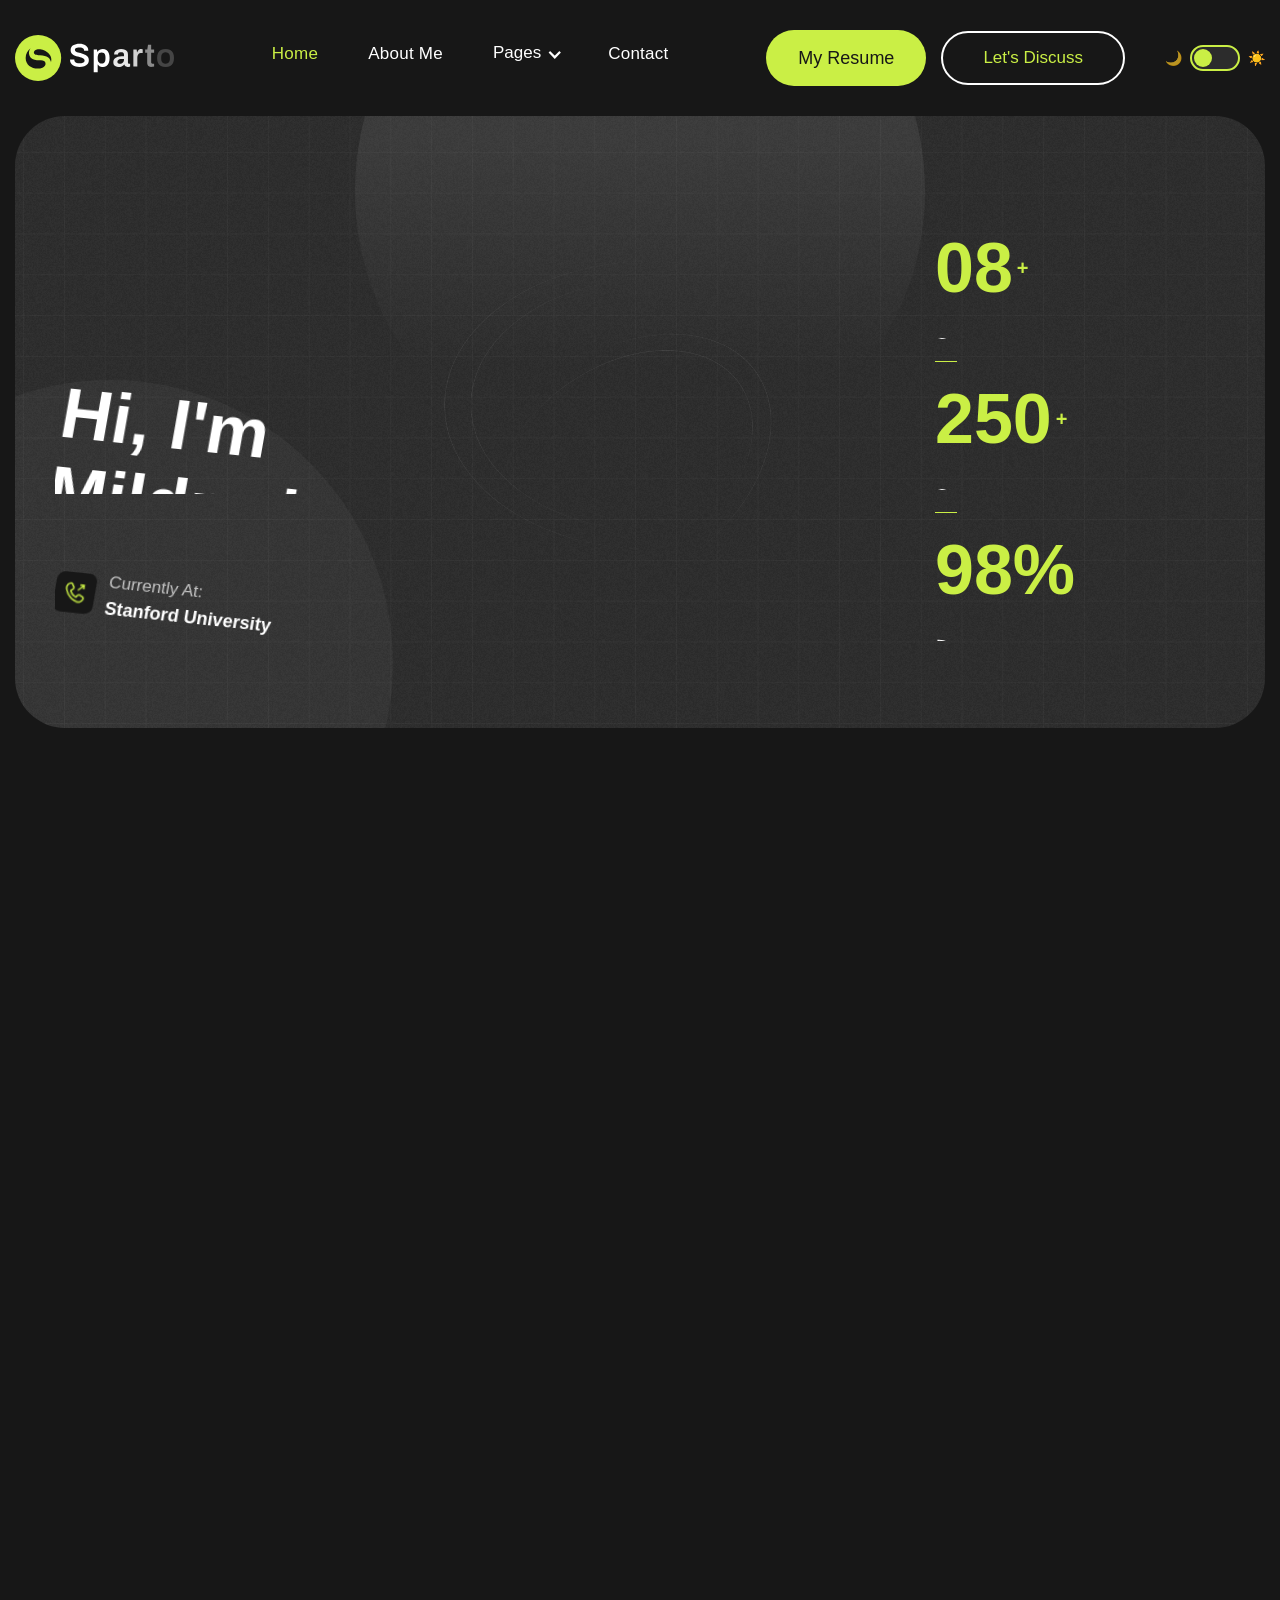
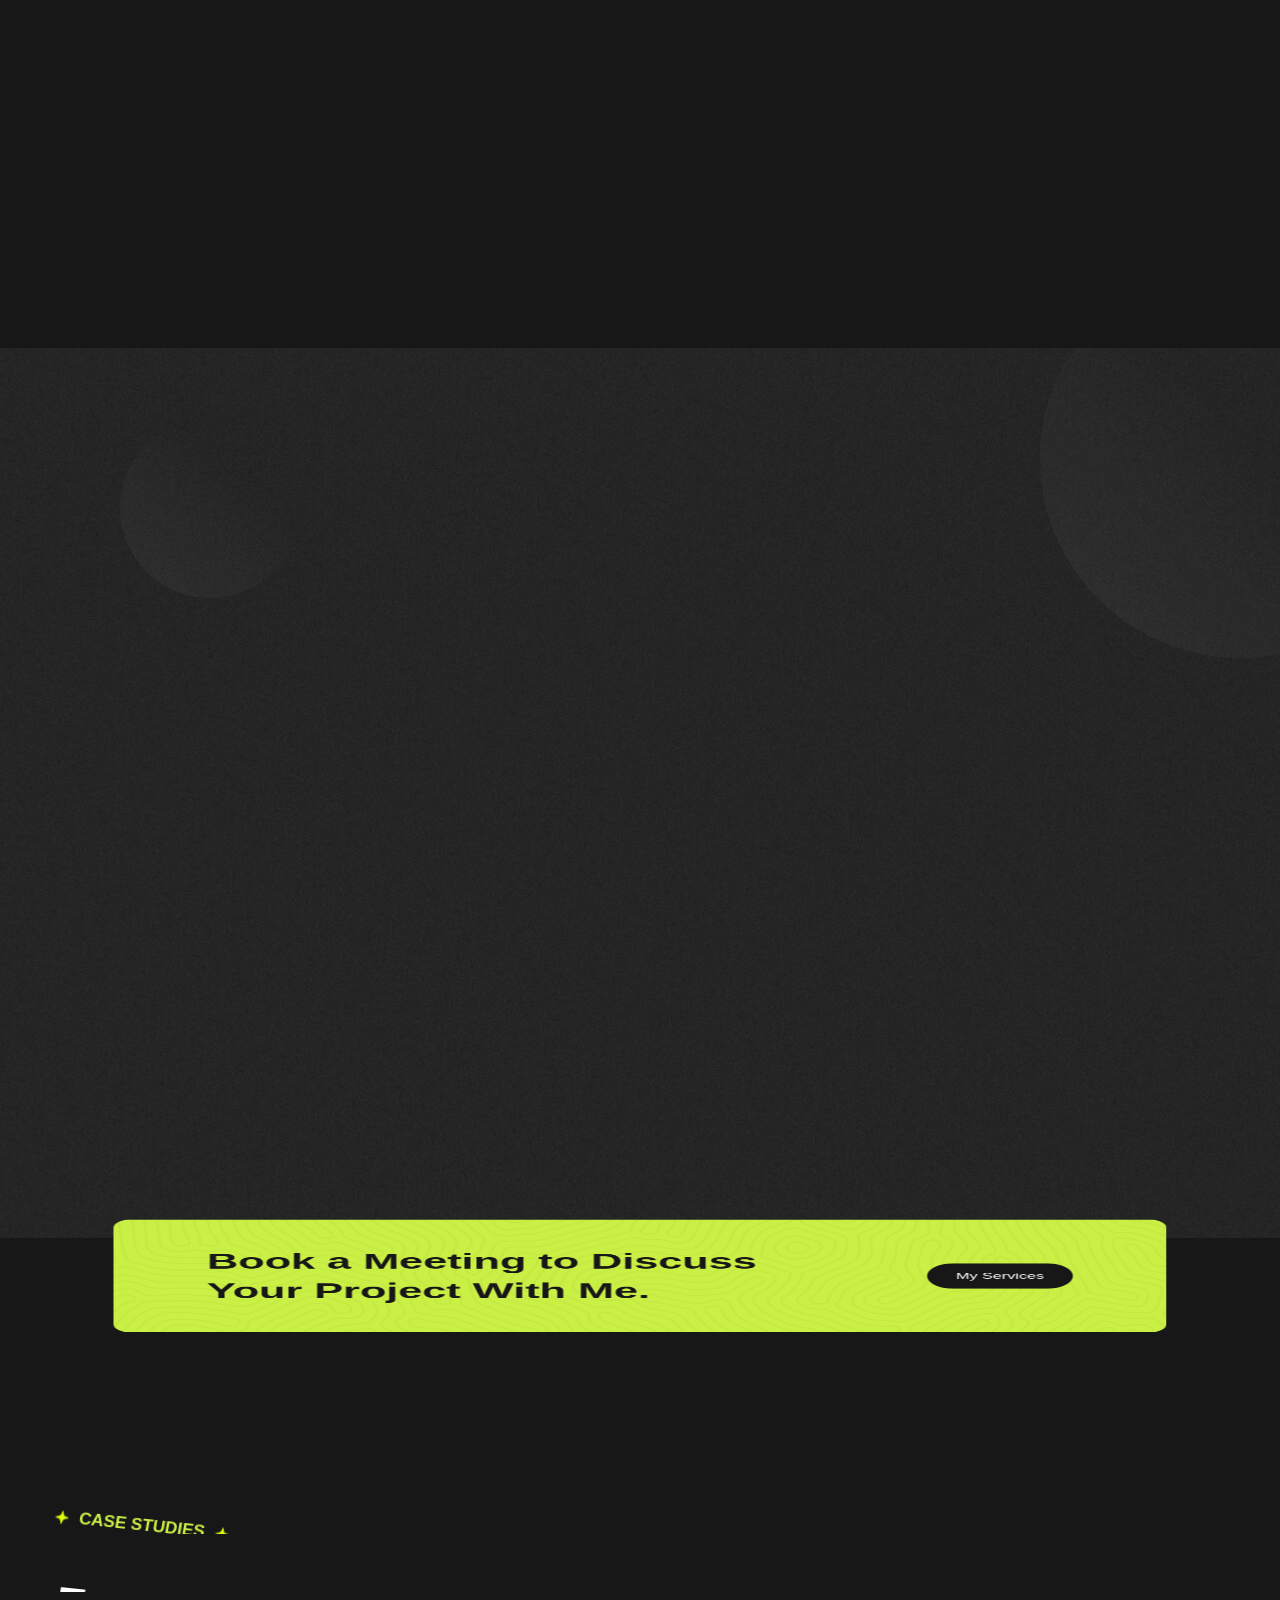
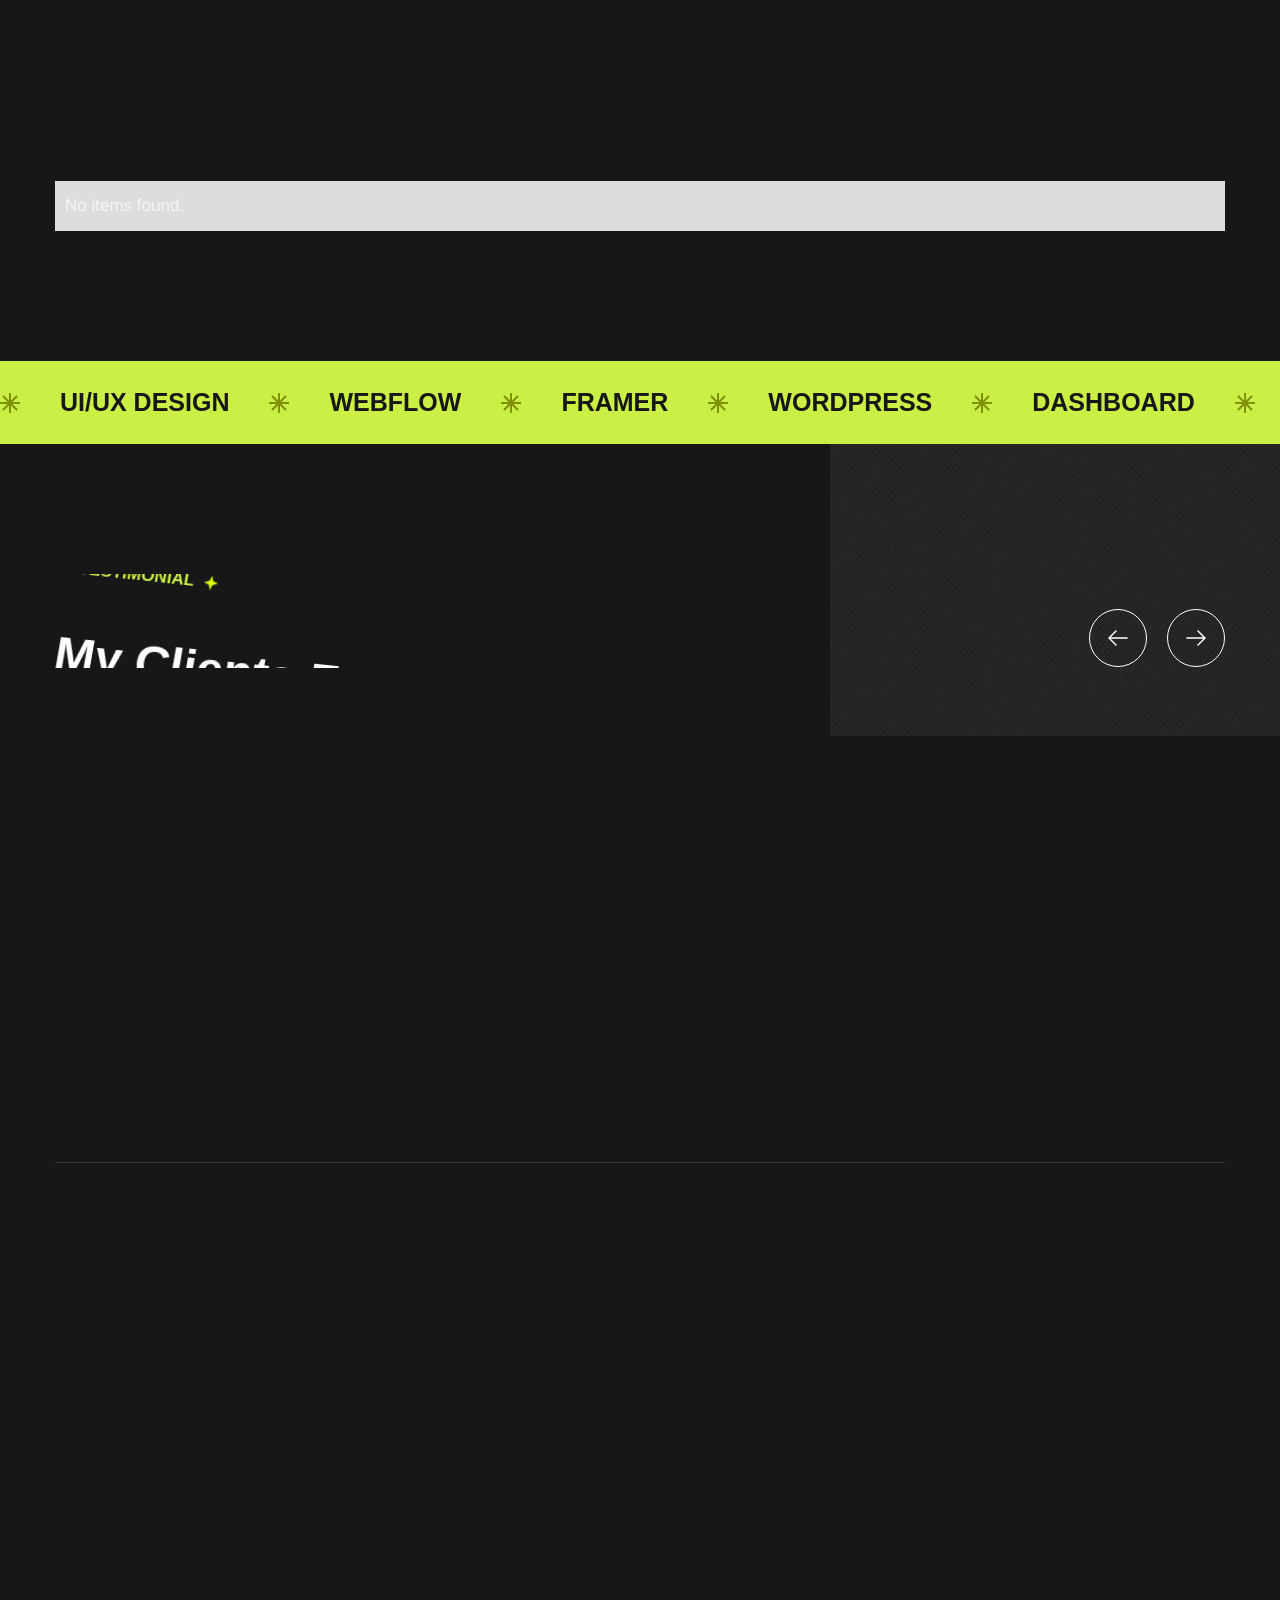
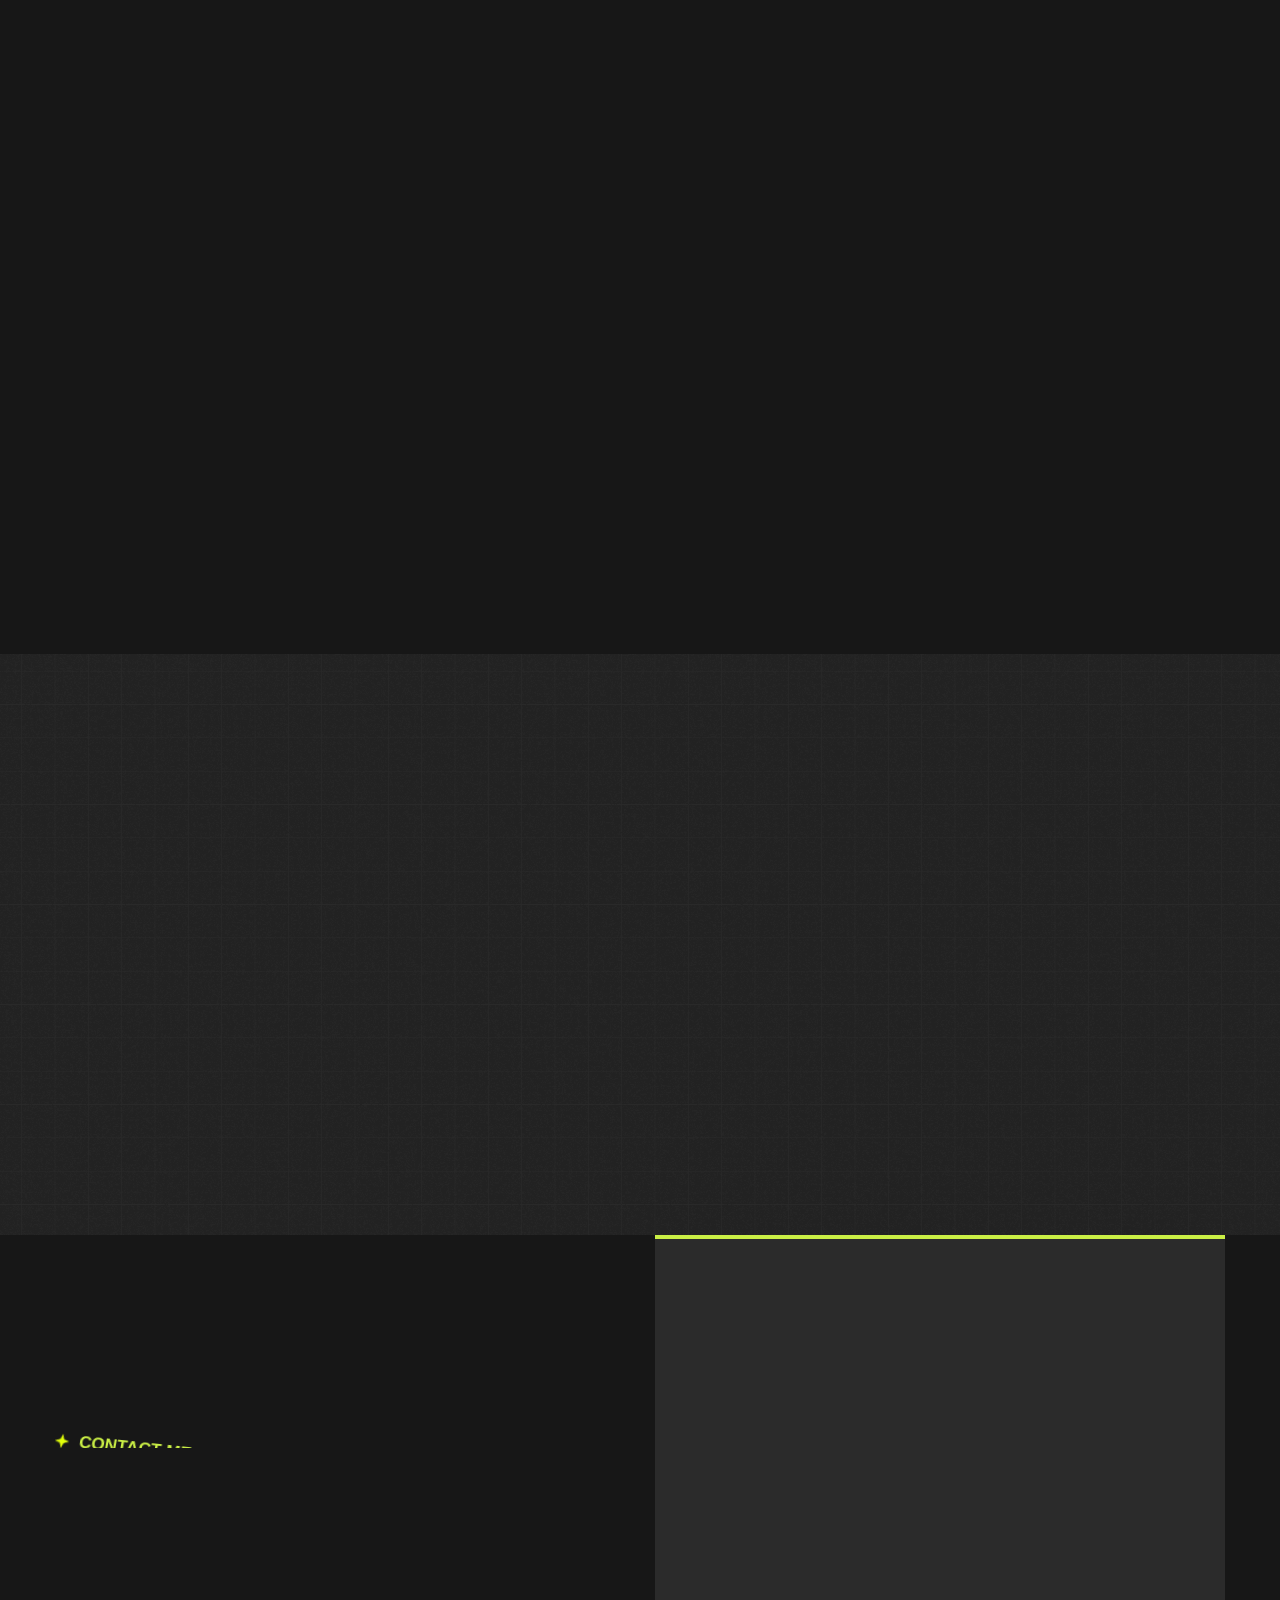
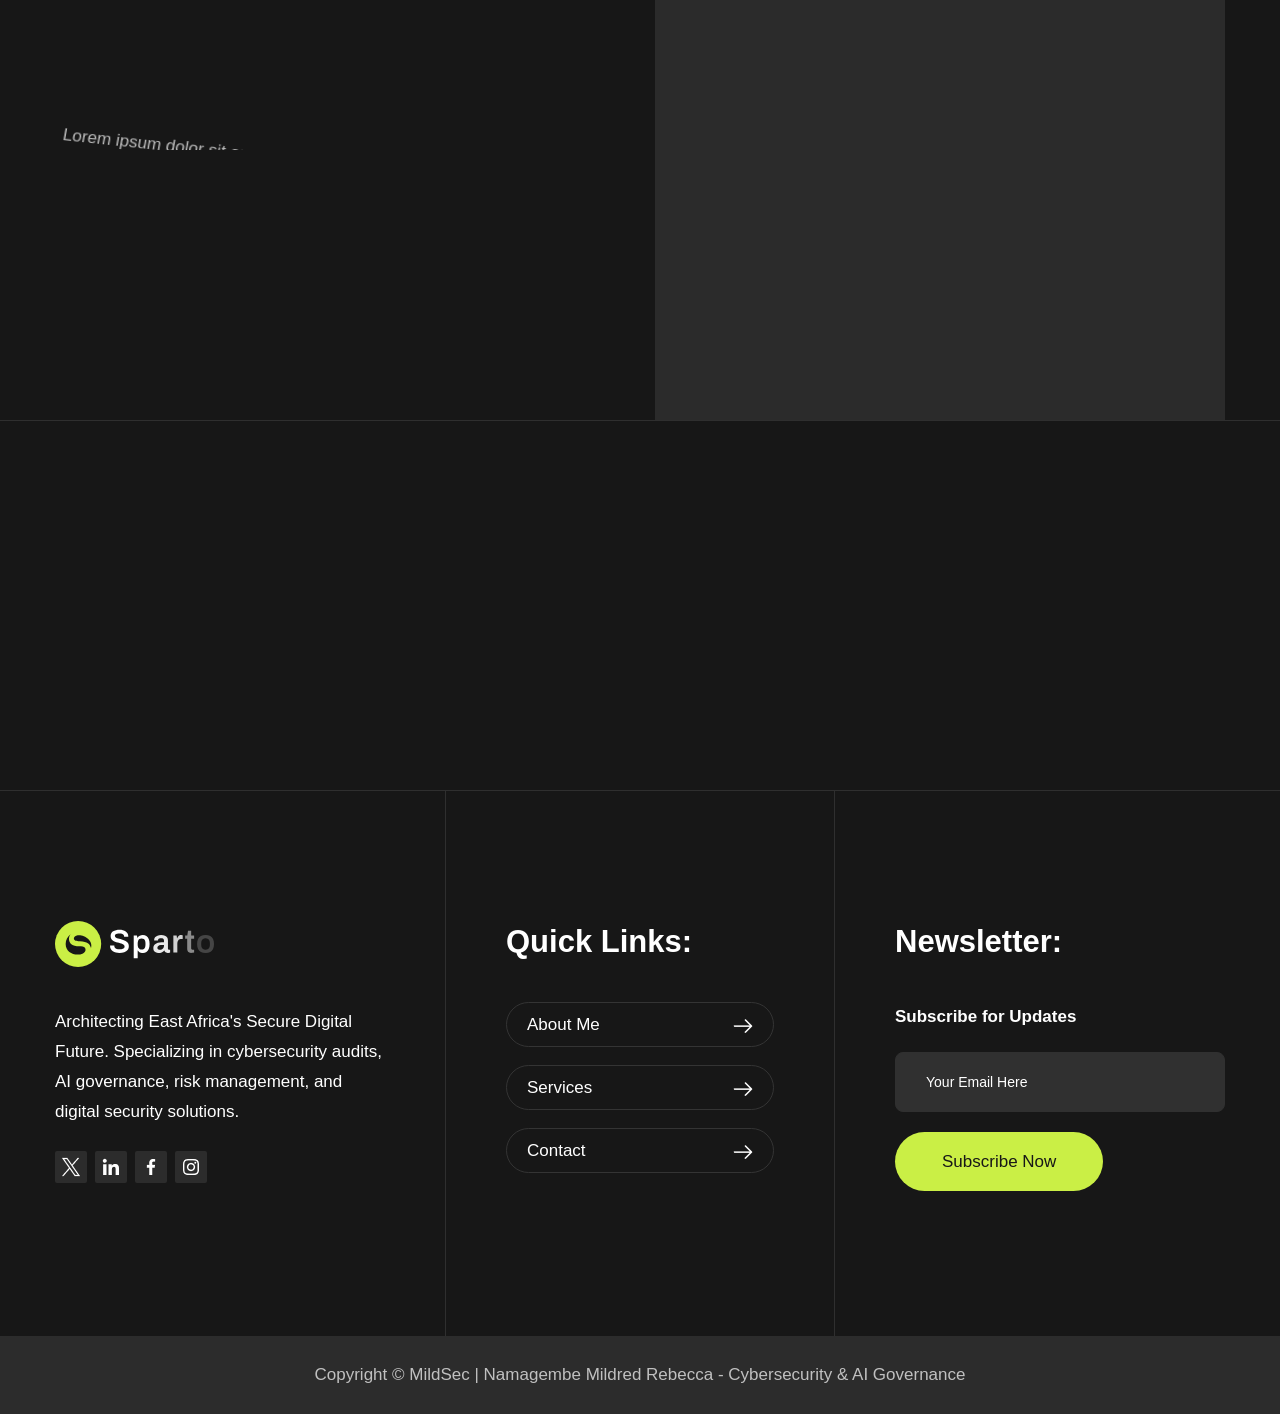
==== index.html @ 87257d4d "Initial commit: Mildred's website webflow export 🤖 Generated with [Claude Code](https://claude.com/c" ====
<!DOCTYPE html><!--  This site was created in Webflow. https://webflow.com  --><!--  Last Published: Mon Jan 05 2026 13:44:32 GMT+0000 (Coordinated Universal Time)  -->
<html data-wf-page="695bbd720040f016636a8a04" data-wf-site="695bbd6f0040f016636a896a" lang="en">
<head>
  <meta charset="utf-8">
  <title>MildSec - Cybersecurity & AI Governance</title>
  <meta content="MildSec - Architecting East Africa's Secure Digital Future. Cybersecurity audits, AI governance, risk management, and digital security solutions by Namagembe Mildred Rebecca." name="description">
  <meta content="MildSec - Cybersecurity & AI Governance" property="og:title">
  <meta content="MildSec - Architecting East Africa's Secure Digital Future. Cybersecurity audits, AI governance, risk management, and digital security solutions by Namagembe Mildred Rebecca." property="og:description">
  <meta content="https://uploads-ssl.webflow.com/65a8018fda31462b8275d73e/66cb0f6e7aa15f20b6b069fd_open-graph.jpg" property="og:image">
  <meta content="MildSec - Cybersecurity & AI Governance" property="twitter:title">
  <meta content="MildSec - Architecting East Africa's Secure Digital Future. Cybersecurity audits, AI governance, risk management, and digital security solutions by Namagembe Mildred Rebecca." property="twitter:description">
  <meta content="https://uploads-ssl.webflow.com/65a8018fda31462b8275d73e/66cb0f6e7aa15f20b6b069fd_open-graph.jpg" property="twitter:image">
  <meta property="og:type" content="website">
  <meta content="summary_large_image" name="twitter:card">
  <meta content="width=device-width, initial-scale=1" name="viewport">
  <meta content="Webflow" name="generator">
  <link href="css/normalize.css" rel="stylesheet" type="text/css">
  <link href="css/webflow.css" rel="stylesheet" type="text/css">
  <link href="css/mildreds-website.webflow.css" rel="stylesheet" type="text/css">
  <link href="https://fonts.googleapis.com" rel="preconnect">
  <link href="https://fonts.gstatic.com" rel="preconnect" crossorigin="anonymous">
  <script src="https://ajax.googleapis.com/ajax/libs/webfont/1.6.26/webfont.js" type="text/javascript"></script>
  <script type="text/javascript">WebFont.load({  google: {    families: ["Archivo:300,regular,500,600,700,800"]  }});</script>
  <script type="text/javascript">!function(o,c){var n=c.documentElement,t=" w-mod-";n.className+=t+"js",("ontouchstart"in o||o.DocumentTouch&&c instanceof DocumentTouch)&&(n.className+=t+"touch")}(window,document);</script>
  <link href="images/favicon.png" rel="shortcut icon" type="image/x-icon">
  <link href="images/webclip.png" rel="apple-touch-icon">
</head>
<body>
  <div class="page-wrapper">
    <header class="header-section">
      <div data-animation="default" data-collapse="medium" data-duration="400" data-easing="ease" data-easing2="ease" role="banner" class="header-navigation w-nav">
        <div class="w-layout-blockcontainer container-1660 w-container">
          <div class="navbar-wrapper">
            <a href="index.html" aria-current="page" class="logo-area w-nav-brand w--current"><img loading="lazy" src="images/logo.svg" alt="Logo" class="logo-image"></a>
            <nav role="navigation" class="nav-menu-wrapper w-nav-menu">
              <ul role="list" class="header-navigation-list w-list-unstyled">
                <li class="navigation-list-item">
                  <a href="index.html" aria-current="page" class="nav-item-link w--current">Home</a>
                </li>
                <li class="navigation-list-item">
                  <a href="about.html" class="nav-item-link">About Me</a>
                </li>
                <li class="navigation-list-item">
                  <div data-delay="0" data-hover="false" class="nav-link-dropdown w-dropdown">
                    <div class="dropdown-toggle w-dropdown-toggle">
                      <div class="dropdown-text">Pages</div>
                      <div class="menu-dropdown-arrow-icon w-icon-dropdown-toggle"></div>
                    </div>
                    <nav class="dropdown-menu-list w-dropdown-list">
                      <a href="about.html" class="dropdown-menu-link w-dropdown-link">About Me</a>
                      <a href="resume.html" class="dropdown-menu-link w-dropdown-link">My Resume</a>
                      <a href="service.html" class="dropdown-menu-link w-dropdown-link">Services</a>
                      <a href="project.html" class="dropdown-menu-link w-dropdown-link">Projects</a>
                      <a href="blog.html" class="dropdown-menu-link w-dropdown-link">Blog</a>
                      <a href="contact.html" class="dropdown-menu-link w-dropdown-link">Contact Me</a>
                    </nav>
                  </div>
                </li>
                
                <li class="navigation-list-item">
                  <a href="contact.html" class="nav-item-link">Contact</a>
                </li>
                <li class="navigation-list-item button-show-only-mobile">
                  <a href="#" class="primary-button w-button">My Resume</a>
                </li>
                <li class="navigation-list-item button-show-only-mobile">
                  <a href="#" class="outline-button w-button">Let’s Discuss</a>
                </li>
              </ul>
            </nav>
            <div class="header-right-action-wrap">
              <div class="header-right-action">
                <div class="header-button-block">
                  <a href="resume.html" class="primary-button w-button">My Resume</a>
                  <a href="contact.html" class="outline-button header-button w-button">Let's Discuss</a>
                </div>
                <div class="theme-toggle-wrapper">
                  <span class="theme-icon moon">🌙</span>
                  <div class="theme-toggle" id="theme-toggle" role="button" aria-label="Toggle dark/light mode">
                    <div class="theme-toggle-slider"></div>
                  </div>
                  <span class="theme-icon sun">☀️</span>
                </div>
              </div>
              <div class="menu-button w-nav-button">
                <div class="hamburger-menu-icon w-icon-nav-menu"></div>
              </div>
            </div>
          </div>
        </div>
      </div>
    </header>
    <section class="hero-section">
      <div class="hero-wrapper">
        <div class="w-layout-blockcontainer container w-container">
          <div class="hero-content-and-image-block-wrap">
            <div class="hero-content-block">
              <div class="overflow-hidden">
                <div data-w-id="03c6bd4d-a5a1-0c4a-6f1a-dadb3dc63d90" style="-webkit-transform:translate3d(0, 130%, 0) scale3d(1, 1, 1) rotateX(0) rotateY(0) rotateZ(0) skew(-10deg, 6deg);-moz-transform:translate3d(0, 130%, 0) scale3d(1, 1, 1) rotateX(0) rotateY(0) rotateZ(0) skew(-10deg, 6deg);-ms-transform:translate3d(0, 130%, 0) scale3d(1, 1, 1) rotateX(0) rotateY(0) rotateZ(0) skew(-10deg, 6deg);transform:translate3d(0, 130%, 0) scale3d(1, 1, 1) rotateX(0) rotateY(0) rotateZ(0) skew(-10deg, 6deg)" class="section-subtitle-wrapper hero-subtitle-block"><img src="images/start_1start.png" loading="lazy" alt="Section Subtitle Image" class="section-subtitle-image">
                  <div class="section-subtitle hero-subtitle">From Kampala, Uganda</div><img src="images/start_1start.png" loading="lazy" alt="Section Subtitle Image" class="section-subtitle-image">
                </div>
              </div>
              <div class="hero-title-block">
                <h1 data-w-id="8845458e-b9cb-d40f-ca60-7beaa273a0e5" style="-webkit-transform:translate3d(0, 130%, 0) scale3d(1, 1, 1) rotateX(0) rotateY(0) rotateZ(0) skew(-10deg, 6deg);-moz-transform:translate3d(0, 130%, 0) scale3d(1, 1, 1) rotateX(0) rotateY(0) rotateZ(0) skew(-10deg, 6deg);-ms-transform:translate3d(0, 130%, 0) scale3d(1, 1, 1) rotateX(0) rotateY(0) rotateZ(0) skew(-10deg, 6deg);transform:translate3d(0, 130%, 0) scale3d(1, 1, 1) rotateX(0) rotateY(0) rotateZ(0) skew(-10deg, 6deg)" class="hero-title">Hi, I'm <br>Mildred</h1>
                <h2 data-w-id="1492fc34-f04c-a7ec-b5ef-c2f4d1f8df2c" style="-webkit-transform:translate3d(0, 130%, 0) scale3d(1, 1, 1) rotateX(0) rotateY(0) rotateZ(0) skew(-10deg, 6deg);-moz-transform:translate3d(0, 130%, 0) scale3d(1, 1, 1) rotateX(0) rotateY(0) rotateZ(0) skew(-10deg, 6deg);-ms-transform:translate3d(0, 130%, 0) scale3d(1, 1, 1) rotateX(0) rotateY(0) rotateZ(0) skew(-10deg, 6deg);transform:translate3d(0, 130%, 0) scale3d(1, 1, 1) rotateX(0) rotateY(0) rotateZ(0) skew(-10deg, 6deg)" class="hero-my-position-title">Cybersecurity & AI Governance | Stanford</h2>
              </div>
              <div class="hero-contact-info-block">
                <div data-w-id="220de3c5-5075-39a5-0216-c36074cc15fe" style="-webkit-transform:translate3d(0, 130%, 0) scale3d(1, 1, 1) rotateX(0) rotateY(0) rotateZ(0) skew(-10deg, 6deg);-moz-transform:translate3d(0, 130%, 0) scale3d(1, 1, 1) rotateX(0) rotateY(0) rotateZ(0) skew(-10deg, 6deg);-ms-transform:translate3d(0, 130%, 0) scale3d(1, 1, 1) rotateX(0) rotateY(0) rotateZ(0) skew(-10deg, 6deg);transform:translate3d(0, 130%, 0) scale3d(1, 1, 1) rotateX(0) rotateY(0) rotateZ(0) skew(-10deg, 6deg)" class="hero-single-contact-info-block">
                  <div class="hero-contact-icon-block"><img src="images/phone-icon_1phone-icon.png" loading="lazy" alt="Hero Contact Icon" class="hero-contact-icon"></div>
                  <div class="hero-contact-info-content-block">
                    <div class="hero-contact-info-content-label">Currently At:</div>
                    <div class="hero-contact-info-content-value">Stanford University</div>
                  </div>
                </div>
                <div data-w-id="220de3c5-5075-39a5-0216-c36074cc1606" style="-webkit-transform:translate3d(0, 130%, 0) scale3d(1, 1, 1) rotateX(0) rotateY(0) rotateZ(0) skew(-10deg, 6deg);-moz-transform:translate3d(0, 130%, 0) scale3d(1, 1, 1) rotateX(0) rotateY(0) rotateZ(0) skew(-10deg, 6deg);-ms-transform:translate3d(0, 130%, 0) scale3d(1, 1, 1) rotateX(0) rotateY(0) rotateZ(0) skew(-10deg, 6deg);transform:translate3d(0, 130%, 0) scale3d(1, 1, 1) rotateX(0) rotateY(0) rotateZ(0) skew(-10deg, 6deg)" class="hero-single-contact-info-block">
                  <div class="hero-contact-icon-block"><img src="images/mail-icon_1mail-icon.png" loading="lazy" alt="Hero Contact Icon" class="hero-contact-icon"></div>
                  <div class="hero-contact-info-content-block">
                    <div class="hero-contact-info-content-label">Email Me:</div>
                    <div class="hero-contact-info-content-value">mildredbecca04@gmail.com</div>
                  </div>
                </div>
              </div>
              <div data-w-id="220de3c5-5075-39a5-0216-c36074cc160e" style="opacity:0" class="hero-action-block">
                <a href="project.html" class="primary-button w-button">View My Services</a>
              </div>
            </div>
            <div class="hero-image-block"><img class="hero-front-image" src="images/hero-front.png" alt="Hero Front Image" style="opacity:0" sizes="(max-width: 565px) 100vw, 565px" data-w-id="220de3c5-5075-39a5-0216-c36074cc1612" loading="lazy" srcset="images/hero-front-p-500.png 500w, images/hero-front.png 565w"><img src="images/hero-front-shape.png" loading="lazy" sizes="(max-width: 767px) 100vw, (max-width: 991px) 728px, 767px" srcset="images/hero-front-shape-p-500.png 500w, images/hero-front-shape.png 767w" alt="Hero Front Shape Image" class="hero-front-shape-image"></div>
            <div class="hero-funfact-block">
              <div class="single-funfact-block">
                <div class="whole-counter">
                  <div class="counter-marque">
                    <div style="-webkit-transform:translate3d(0, 0%, 0) scale3d(1, 1, 1) rotateX(0) rotateY(0) rotateZ(0) skew(0, 0);-moz-transform:translate3d(0, 0%, 0) scale3d(1, 1, 1) rotateX(0) rotateY(0) rotateZ(0) skew(0, 0);-ms-transform:translate3d(0, 0%, 0) scale3d(1, 1, 1) rotateX(0) rotateY(0) rotateZ(0) skew(0, 0);transform:translate3d(0, 0%, 0) scale3d(1, 1, 1) rotateX(0) rotateY(0) rotateZ(0) skew(0, 0)" class="counter-train">
                      <div class="funfact-number">0</div>
                      <div class="funfact-number">1</div>
                      <div class="funfact-number">2</div>
                      <div class="funfact-number">3</div>
                      <div class="funfact-number">4</div>
                      <div class="funfact-number">5</div>
                      <div class="funfact-number">6</div>
                      <div class="funfact-number">7</div>
                      <div class="funfact-number">8</div>
                      <div class="funfact-number">9</div>
                    </div>
                    <div style="-webkit-transform:translate3d(0, 0%, 0) scale3d(1, 1, 1) rotateX(0) rotateY(0) rotateZ(0) skew(0, 0);-moz-transform:translate3d(0, 0%, 0) scale3d(1, 1, 1) rotateX(0) rotateY(0) rotateZ(0) skew(0, 0);-ms-transform:translate3d(0, 0%, 0) scale3d(1, 1, 1) rotateX(0) rotateY(0) rotateZ(0) skew(0, 0);transform:translate3d(0, 0%, 0) scale3d(1, 1, 1) rotateX(0) rotateY(0) rotateZ(0) skew(0, 0)" class="counter-train">
                      <div class="funfact-number">0</div>
                      <div class="funfact-number">1</div>
                      <div class="funfact-number">2</div>
                      <div class="funfact-number">3</div>
                      <div class="funfact-number">4</div>
                      <div class="funfact-number">5</div>
                      <div class="funfact-number">6</div>
                      <div class="funfact-number">7</div>
                      <div class="funfact-number">8</div>
                      <div class="funfact-number">9</div>
                    </div>
                  </div>
                  <div class="counter-marque-two">
                    <div style="-webkit-transform:translate3d(0, 0%, 0) scale3d(1, 1, 1) rotateX(0) rotateY(0) rotateZ(0) skew(0, 0);-moz-transform:translate3d(0, 0%, 0) scale3d(1, 1, 1) rotateX(0) rotateY(0) rotateZ(0) skew(0, 0);-ms-transform:translate3d(0, 0%, 0) scale3d(1, 1, 1) rotateX(0) rotateY(0) rotateZ(0) skew(0, 0);transform:translate3d(0, 0%, 0) scale3d(1, 1, 1) rotateX(0) rotateY(0) rotateZ(0) skew(0, 0)" class="counter-train-two">
                      <div class="funfact-number">8</div>
                      <div class="funfact-number">1</div>
                      <div class="funfact-number">2</div>
                      <div class="funfact-number">3</div>
                      <div class="funfact-number">4</div>
                      <div class="funfact-number">5</div>
                      <div class="funfact-number">6</div>
                      <div class="funfact-number">7</div>
                      <div class="funfact-number">8</div>
                      <div class="funfact-number">9</div>
                    </div>
                    <div style="-webkit-transform:translate3d(0, 0%, 0) scale3d(1, 1, 1) rotateX(0) rotateY(0) rotateZ(0) skew(0, 0);-moz-transform:translate3d(0, 0%, 0) scale3d(1, 1, 1) rotateX(0) rotateY(0) rotateZ(0) skew(0, 0);-ms-transform:translate3d(0, 0%, 0) scale3d(1, 1, 1) rotateX(0) rotateY(0) rotateZ(0) skew(0, 0);transform:translate3d(0, 0%, 0) scale3d(1, 1, 1) rotateX(0) rotateY(0) rotateZ(0) skew(0, 0)" class="counter-train-two">
                      <div class="funfact-number">8</div>
                      <div class="funfact-number">1</div>
                      <div class="funfact-number">2</div>
                      <div class="funfact-number">3</div>
                      <div class="funfact-number">4</div>
                      <div class="funfact-number">5</div>
                      <div class="funfact-number">6</div>
                      <div class="funfact-number">7</div>
                      <div class="funfact-number">8</div>
                      <div class="funfact-number">9</div>
                    </div>
                  </div>
                  <div class="counter-plus">+</div>
                </div>
                <div class="overflow-hidden">
                  <div data-w-id="220de3c5-5075-39a5-0216-c36074cc166f" style="-webkit-transform:translate3d(0, 130%, 0) scale3d(1, 1, 1) rotateX(0) rotateY(0) rotateZ(0) skew(-10deg, 6deg);-moz-transform:translate3d(0, 130%, 0) scale3d(1, 1, 1) rotateX(0) rotateY(0) rotateZ(0) skew(-10deg, 6deg);-ms-transform:translate3d(0, 130%, 0) scale3d(1, 1, 1) rotateX(0) rotateY(0) rotateZ(0) skew(-10deg, 6deg);transform:translate3d(0, 130%, 0) scale3d(1, 1, 1) rotateX(0) rotateY(0) rotateZ(0) skew(-10deg, 6deg)" class="funfact-main-title overflow-hidden">cybersecurity skills gap in East Africa</div>
                </div>
              </div>
              <div class="funfact-separator"></div>
              <div class="single-funfact-block">
                <div class="whole-counter">
                  <div class="counter-marque">
                    <div style="-webkit-transform:translate3d(0, 0%, 0) scale3d(1, 1, 1) rotateX(0) rotateY(0) rotateZ(0) skew(0, 0);-moz-transform:translate3d(0, 0%, 0) scale3d(1, 1, 1) rotateX(0) rotateY(0) rotateZ(0) skew(0, 0);-ms-transform:translate3d(0, 0%, 0) scale3d(1, 1, 1) rotateX(0) rotateY(0) rotateZ(0) skew(0, 0);transform:translate3d(0, 0%, 0) scale3d(1, 1, 1) rotateX(0) rotateY(0) rotateZ(0) skew(0, 0)" class="counter-train">
                      <div class="funfact-number">2</div>
                      <div class="funfact-number">1</div>
                      <div class="funfact-number">2</div>
                      <div class="funfact-number">3</div>
                      <div class="funfact-number">4</div>
                      <div class="funfact-number">5</div>
                      <div class="funfact-number">6</div>
                      <div class="funfact-number">7</div>
                      <div class="funfact-number">8</div>
                      <div class="funfact-number">9</div>
                    </div>
                    <div style="-webkit-transform:translate3d(0, 0%, 0) scale3d(1, 1, 1) rotateX(0) rotateY(0) rotateZ(0) skew(0, 0);-moz-transform:translate3d(0, 0%, 0) scale3d(1, 1, 1) rotateX(0) rotateY(0) rotateZ(0) skew(0, 0);-ms-transform:translate3d(0, 0%, 0) scale3d(1, 1, 1) rotateX(0) rotateY(0) rotateZ(0) skew(0, 0);transform:translate3d(0, 0%, 0) scale3d(1, 1, 1) rotateX(0) rotateY(0) rotateZ(0) skew(0, 0)" class="counter-train">
                      <div class="funfact-number">2</div>
                      <div class="funfact-number">1</div>
                      <div class="funfact-number">2</div>
                      <div class="funfact-number">3</div>
                      <div class="funfact-number">4</div>
                      <div class="funfact-number">5</div>
                      <div class="funfact-number">6</div>
                      <div class="funfact-number">7</div>
                      <div class="funfact-number">8</div>
                      <div class="funfact-number">9</div>
                    </div>
                  </div>
                  <div class="counter-marque-two">
                    <div style="-webkit-transform:translate3d(0, 0%, 0) scale3d(1, 1, 1) rotateX(0) rotateY(0) rotateZ(0) skew(0, 0);-moz-transform:translate3d(0, 0%, 0) scale3d(1, 1, 1) rotateX(0) rotateY(0) rotateZ(0) skew(0, 0);-ms-transform:translate3d(0, 0%, 0) scale3d(1, 1, 1) rotateX(0) rotateY(0) rotateZ(0) skew(0, 0);transform:translate3d(0, 0%, 0) scale3d(1, 1, 1) rotateX(0) rotateY(0) rotateZ(0) skew(0, 0)" class="counter-train-two">
                      <div class="funfact-number">5</div>
                      <div class="funfact-number">1</div>
                      <div class="funfact-number">2</div>
                      <div class="funfact-number">3</div>
                      <div class="funfact-number">4</div>
                      <div class="funfact-number">5</div>
                      <div class="funfact-number">6</div>
                      <div class="funfact-number">7</div>
                      <div class="funfact-number">8</div>
                      <div class="funfact-number">9</div>
                    </div>
                    <div style="-webkit-transform:translate3d(0, 0%, 0) scale3d(1, 1, 1) rotateX(0) rotateY(0) rotateZ(0) skew(0, 0);-moz-transform:translate3d(0, 0%, 0) scale3d(1, 1, 1) rotateX(0) rotateY(0) rotateZ(0) skew(0, 0);-ms-transform:translate3d(0, 0%, 0) scale3d(1, 1, 1) rotateX(0) rotateY(0) rotateZ(0) skew(0, 0);transform:translate3d(0, 0%, 0) scale3d(1, 1, 1) rotateX(0) rotateY(0) rotateZ(0) skew(0, 0)" class="counter-train-two">
                      <div class="funfact-number">5</div>
                      <div class="funfact-number">1</div>
                      <div class="funfact-number">2</div>
                      <div class="funfact-number">3</div>
                      <div class="funfact-number">4</div>
                      <div class="funfact-number">5</div>
                      <div class="funfact-number">6</div>
                      <div class="funfact-number">7</div>
                      <div class="funfact-number">8</div>
                      <div class="funfact-number">9</div>
                    </div>
                  </div>
                  <div class="counter-marque">
                    <div style="-webkit-transform:translate3d(0, 0%, 0) scale3d(1, 1, 1) rotateX(0) rotateY(0) rotateZ(0) skew(0, 0);-moz-transform:translate3d(0, 0%, 0) scale3d(1, 1, 1) rotateX(0) rotateY(0) rotateZ(0) skew(0, 0);-ms-transform:translate3d(0, 0%, 0) scale3d(1, 1, 1) rotateX(0) rotateY(0) rotateZ(0) skew(0, 0);transform:translate3d(0, 0%, 0) scale3d(1, 1, 1) rotateX(0) rotateY(0) rotateZ(0) skew(0, 0)" class="counter-train">
                      <div class="funfact-number">0</div>
                      <div class="funfact-number">1</div>
                      <div class="funfact-number">2</div>
                      <div class="funfact-number">3</div>
                      <div class="funfact-number">4</div>
                      <div class="funfact-number">5</div>
                      <div class="funfact-number">6</div>
                      <div class="funfact-number">7</div>
                      <div class="funfact-number">8</div>
                      <div class="funfact-number">9</div>
                    </div>
                    <div style="-webkit-transform:translate3d(0, 0%, 0) scale3d(1, 1, 1) rotateX(0) rotateY(0) rotateZ(0) skew(0, 0);-moz-transform:translate3d(0, 0%, 0) scale3d(1, 1, 1) rotateX(0) rotateY(0) rotateZ(0) skew(0, 0);-ms-transform:translate3d(0, 0%, 0) scale3d(1, 1, 1) rotateX(0) rotateY(0) rotateZ(0) skew(0, 0);transform:translate3d(0, 0%, 0) scale3d(1, 1, 1) rotateX(0) rotateY(0) rotateZ(0) skew(0, 0)" class="counter-train">
                      <div class="funfact-number">0</div>
                      <div class="funfact-number">1</div>
                      <div class="funfact-number">2</div>
                      <div class="funfact-number">3</div>
                      <div class="funfact-number">4</div>
                      <div class="funfact-number">5</div>
                      <div class="funfact-number">6</div>
                      <div class="funfact-number">7</div>
                      <div class="funfact-number">8</div>
                      <div class="funfact-number">9</div>
                    </div>
                  </div>
                  <div class="counter-plus">+</div>
                </div>
                <div class="overflow-hidden">
                  <div data-w-id="04589af0-a863-3ece-6600-afaec8f172e9" style="-webkit-transform:translate3d(0, 130%, 0) scale3d(1, 1, 1) rotateX(0) rotateY(0) rotateZ(0) skew(-10deg, 6deg);-moz-transform:translate3d(0, 130%, 0) scale3d(1, 1, 1) rotateX(0) rotateY(0) rotateZ(0) skew(-10deg, 6deg);-ms-transform:translate3d(0, 130%, 0) scale3d(1, 1, 1) rotateX(0) rotateY(0) rotateZ(0) skew(-10deg, 6deg);transform:translate3d(0, 130%, 0) scale3d(1, 1, 1) rotateX(0) rotateY(0) rotateZ(0) skew(-10deg, 6deg)" class="funfact-main-title">CISA certification journey progress</div>
                </div>
              </div>
              <div class="funfact-separator"></div>
              <div class="single-funfact-block">
                <div class="whole-counter">
                  <div class="counter-marque">
                    <div style="-webkit-transform:translate3d(0, 0%, 0) scale3d(1, 1, 1) rotateX(0) rotateY(0) rotateZ(0) skew(0, 0);-moz-transform:translate3d(0, 0%, 0) scale3d(1, 1, 1) rotateX(0) rotateY(0) rotateZ(0) skew(0, 0);-ms-transform:translate3d(0, 0%, 0) scale3d(1, 1, 1) rotateX(0) rotateY(0) rotateZ(0) skew(0, 0);transform:translate3d(0, 0%, 0) scale3d(1, 1, 1) rotateX(0) rotateY(0) rotateZ(0) skew(0, 0)" class="counter-train">
                      <div class="funfact-number">9</div>
                      <div class="funfact-number">1</div>
                      <div class="funfact-number">2</div>
                      <div class="funfact-number">3</div>
                      <div class="funfact-number">4</div>
                      <div class="funfact-number">5</div>
                      <div class="funfact-number">6</div>
                      <div class="funfact-number">7</div>
                      <div class="funfact-number">8</div>
                      <div class="funfact-number">9</div>
                    </div>
                    <div style="-webkit-transform:translate3d(0, 0%, 0) scale3d(1, 1, 1) rotateX(0) rotateY(0) rotateZ(0) skew(0, 0);-moz-transform:translate3d(0, 0%, 0) scale3d(1, 1, 1) rotateX(0) rotateY(0) rotateZ(0) skew(0, 0);-ms-transform:translate3d(0, 0%, 0) scale3d(1, 1, 1) rotateX(0) rotateY(0) rotateZ(0) skew(0, 0);transform:translate3d(0, 0%, 0) scale3d(1, 1, 1) rotateX(0) rotateY(0) rotateZ(0) skew(0, 0)" class="counter-train">
                      <div class="funfact-number">9</div>
                      <div class="funfact-number">1</div>
                      <div class="funfact-number">2</div>
                      <div class="funfact-number">3</div>
                      <div class="funfact-number">4</div>
                      <div class="funfact-number">5</div>
                      <div class="funfact-number">6</div>
                      <div class="funfact-number">7</div>
                      <div class="funfact-number">8</div>
                      <div class="funfact-number">9</div>
                    </div>
                  </div>
                  <div class="counter-marque-two">
                    <div style="-webkit-transform:translate3d(0, 0%, 0) scale3d(1, 1, 1) rotateX(0) rotateY(0) rotateZ(0) skew(0, 0);-moz-transform:translate3d(0, 0%, 0) scale3d(1, 1, 1) rotateX(0) rotateY(0) rotateZ(0) skew(0, 0);-ms-transform:translate3d(0, 0%, 0) scale3d(1, 1, 1) rotateX(0) rotateY(0) rotateZ(0) skew(0, 0);transform:translate3d(0, 0%, 0) scale3d(1, 1, 1) rotateX(0) rotateY(0) rotateZ(0) skew(0, 0)" class="counter-train-two">
                      <div class="funfact-number">8</div>
                      <div class="funfact-number">1</div>
                      <div class="funfact-number">2</div>
                      <div class="funfact-number">3</div>
                      <div class="funfact-number">4</div>
                      <div class="funfact-number">5</div>
                      <div class="funfact-number">6</div>
                      <div class="funfact-number">7</div>
                      <div class="funfact-number">8</div>
                      <div class="funfact-number">9</div>
                    </div>
                    <div style="-webkit-transform:translate3d(0, 0%, 0) scale3d(1, 1, 1) rotateX(0) rotateY(0) rotateZ(0) skew(0, 0);-moz-transform:translate3d(0, 0%, 0) scale3d(1, 1, 1) rotateX(0) rotateY(0) rotateZ(0) skew(0, 0);-ms-transform:translate3d(0, 0%, 0) scale3d(1, 1, 1) rotateX(0) rotateY(0) rotateZ(0) skew(0, 0);transform:translate3d(0, 0%, 0) scale3d(1, 1, 1) rotateX(0) rotateY(0) rotateZ(0) skew(0, 0)" class="counter-train-two">
                      <div class="funfact-number">8</div>
                      <div class="funfact-number">1</div>
                      <div class="funfact-number">2</div>
                      <div class="funfact-number">3</div>
                      <div class="funfact-number">4</div>
                      <div class="funfact-number">5</div>
                      <div class="funfact-number">6</div>
                      <div class="funfact-number">7</div>
                      <div class="funfact-number">8</div>
                      <div class="funfact-number">9</div>
                    </div>
                  </div>
                  <div class="counter-percent">%</div>
                </div>
                <div class="overflow-hidden">
                  <div data-w-id="126a6819-b494-971f-f504-eb93aba81303" style="-webkit-transform:translate3d(0, 130%, 0) scale3d(1, 1, 1) rotateX(0) rotateY(0) rotateZ(0) skew(-10deg, 6deg);-moz-transform:translate3d(0, 130%, 0) scale3d(1, 1, 1) rotateX(0) rotateY(0) rotateZ(0) skew(-10deg, 6deg);-ms-transform:translate3d(0, 130%, 0) scale3d(1, 1, 1) rotateX(0) rotateY(0) rotateZ(0) skew(-10deg, 6deg);transform:translate3d(0, 130%, 0) scale3d(1, 1, 1) rotateX(0) rotateY(0) rotateZ(0) skew(-10deg, 6deg)" class="funfact-main-title">professional collaborations</div>
                </div>
              </div>
            </div>
          </div>
        </div>
        <div class="hero-image-big-circle-shape"></div>
        <div class="hero-image-small-circle-shape"></div>
      </div>
    </section>
    <section class="service-section service-section-bg-color section-padding-130">
      <div class="w-layout-blockcontainer container w-container">
        <div class="service-wrapper">
          <div class="section-title-wrapper center">
            <div class="overflow-hidden">
              <div data-w-id="6415c305-4f94-7424-a626-d7230a14eaca" style="-webkit-transform:translate3d(0, 130%, 0) scale3d(1, 1, 1) rotateX(0) rotateY(0) rotateZ(0) skew(-10deg, 6deg);-moz-transform:translate3d(0, 130%, 0) scale3d(1, 1, 1) rotateX(0) rotateY(0) rotateZ(0) skew(-10deg, 6deg);-ms-transform:translate3d(0, 130%, 0) scale3d(1, 1, 1) rotateX(0) rotateY(0) rotateZ(0) skew(-10deg, 6deg);transform:translate3d(0, 130%, 0) scale3d(1, 1, 1) rotateX(0) rotateY(0) rotateZ(0) skew(-10deg, 6deg)" class="section-subtitle-wrapper center"><img src="images/start_1start.png" loading="lazy" alt="Section Subtitle Image" class="section-subtitle-image">
                <div class="section-subtitle">Services</div><img src="images/start_1start.png" loading="lazy" alt="Section Subtitle Image" class="section-subtitle-image">
              </div>
            </div>
            <div class="section-title-block overflow-hidden">
              <h2 data-w-id="3aa5ab9a-cbca-9e54-fe88-22f61c708c9b" style="-webkit-transform:translate3d(0, 130%, 0) scale3d(1, 1, 1) rotateX(0) rotateY(0) rotateZ(0) skew(-10deg, 6deg);-moz-transform:translate3d(0, 130%, 0) scale3d(1, 1, 1) rotateX(0) rotateY(0) rotateZ(0) skew(-10deg, 6deg);-ms-transform:translate3d(0, 130%, 0) scale3d(1, 1, 1) rotateX(0) rotateY(0) rotateZ(0) skew(-10deg, 6deg);transform:translate3d(0, 130%, 0) scale3d(1, 1, 1) rotateX(0) rotateY(0) rotateZ(0) skew(-10deg, 6deg)" class="section-title margin-zero">My Specializations</h2>
            </div>
          </div>
          <div class="service-item-wrapper">
            <div data-w-id="0ca69266-73bd-7170-0e18-4b5a645ca6e4" style="opacity:0" class="single-service-wrap">
              <div class="single-service-inner">
                <div class="service-thumbnail-image-wrapper"><img alt="Service Icon" loading="lazy" src="images/web-development_1web-development.png" class="service-thumbnail-image"></div>
                <h3 class="service-title">Cybersecurity Audits</h3>
                <p class="service-summary">Comprehensive security assessments and vulnerability analysis to protect your organization's digital assets.</p>
                <div class="service-button-wrap">
                  <a style="background-color:rgba(255,255,255,0.1);color:rgb(202,239,69)" href="contact.html" class="secondary-button w-button">Get in Touch</a>
                </div>
              </div>
              <div class="gradient-color-wrap">
                <div style="-webkit-transform:translate3d(0%, 0%, 0) scale3d(1, 1, 1) rotateX(0) rotateY(0) rotateZ(0) skew(0, 0);-moz-transform:translate3d(0%, 0%, 0) scale3d(1, 1, 1) rotateX(0) rotateY(0) rotateZ(0) skew(0, 0);-ms-transform:translate3d(0%, 0%, 0) scale3d(1, 1, 1) rotateX(0) rotateY(0) rotateZ(0) skew(0, 0);transform:translate3d(0%, 0%, 0) scale3d(1, 1, 1) rotateX(0) rotateY(0) rotateZ(0) skew(0, 0);opacity:0" class="color one"></div>
                <div style="opacity:0;-webkit-transform:translate3d(0%, 0%, 0) scale3d(1, 1, 1) rotateX(0) rotateY(0) rotateZ(0) skew(0, 0);-moz-transform:translate3d(0%, 0%, 0) scale3d(1, 1, 1) rotateX(0) rotateY(0) rotateZ(0) skew(0, 0);-ms-transform:translate3d(0%, 0%, 0) scale3d(1, 1, 1) rotateX(0) rotateY(0) rotateZ(0) skew(0, 0);transform:translate3d(0%, 0%, 0) scale3d(1, 1, 1) rotateX(0) rotateY(0) rotateZ(0) skew(0, 0)" class="color two"></div>
                <div style="opacity:0;-webkit-transform:translate3d(0%, 0%, 0) scale3d(1, 1, 1) rotateX(0) rotateY(0) rotateZ(0) skew(0, 0);-moz-transform:translate3d(0%, 0%, 0) scale3d(1, 1, 1) rotateX(0) rotateY(0) rotateZ(0) skew(0, 0);-ms-transform:translate3d(0%, 0%, 0) scale3d(1, 1, 1) rotateX(0) rotateY(0) rotateZ(0) skew(0, 0);transform:translate3d(0%, 0%, 0) scale3d(1, 1, 1) rotateX(0) rotateY(0) rotateZ(0) skew(0, 0)" class="color three"></div>
                <div class="card-bg-or-gradient-color"></div>
              </div>
            </div>
            <div data-w-id="b4ceedc0-92cb-1bf6-9032-dcfd09daf4ca" style="opacity:0" class="single-service-wrap">
              <div class="single-service-inner">
                <div class="service-thumbnail-image-wrapper"><img alt="Service Icon" loading="lazy" src="images/seo_1seo.png" class="service-thumbnail-image"></div>
                <h3 class="service-title">AI Governance & Policy</h3>
                <p class="service-summary">Developing ethical AI frameworks and governance policies for responsible technology deployment.</p>
                <div class="service-button-wrap">
                  <a style="background-color:rgba(255,255,255,0.1);color:rgb(202,239,69)" href="contact.html" class="secondary-button w-button">Get in Touch</a>
                </div>
              </div>
              <div class="gradient-color-wrap">
                <div style="-webkit-transform:translate3d(0%, 0%, 0) scale3d(1, 1, 1) rotateX(0) rotateY(0) rotateZ(0) skew(0, 0);-moz-transform:translate3d(0%, 0%, 0) scale3d(1, 1, 1) rotateX(0) rotateY(0) rotateZ(0) skew(0, 0);-ms-transform:translate3d(0%, 0%, 0) scale3d(1, 1, 1) rotateX(0) rotateY(0) rotateZ(0) skew(0, 0);transform:translate3d(0%, 0%, 0) scale3d(1, 1, 1) rotateX(0) rotateY(0) rotateZ(0) skew(0, 0);opacity:0" class="color one"></div>
                <div style="opacity:0;-webkit-transform:translate3d(0%, 0%, 0) scale3d(1, 1, 1) rotateX(0) rotateY(0) rotateZ(0) skew(0, 0);-moz-transform:translate3d(0%, 0%, 0) scale3d(1, 1, 1) rotateX(0) rotateY(0) rotateZ(0) skew(0, 0);-ms-transform:translate3d(0%, 0%, 0) scale3d(1, 1, 1) rotateX(0) rotateY(0) rotateZ(0) skew(0, 0);transform:translate3d(0%, 0%, 0) scale3d(1, 1, 1) rotateX(0) rotateY(0) rotateZ(0) skew(0, 0)" class="color two"></div>
                <div style="opacity:0;-webkit-transform:translate3d(0%, 0%, 0) scale3d(1, 1, 1) rotateX(0) rotateY(0) rotateZ(0) skew(0, 0);-moz-transform:translate3d(0%, 0%, 0) scale3d(1, 1, 1) rotateX(0) rotateY(0) rotateZ(0) skew(0, 0);-ms-transform:translate3d(0%, 0%, 0) scale3d(1, 1, 1) rotateX(0) rotateY(0) rotateZ(0) skew(0, 0);transform:translate3d(0%, 0%, 0) scale3d(1, 1, 1) rotateX(0) rotateY(0) rotateZ(0) skew(0, 0)" class="color three"></div>
                <div class="card-bg-or-gradient-color"></div>
              </div>
            </div>
            <div data-w-id="386edb73-6ea3-ccc3-d591-2fa56db67d4d" style="opacity:0" class="single-service-wrap">
              <div class="single-service-inner">
                <div class="service-thumbnail-image-wrapper"><img alt="Service Icon" loading="lazy" src="images/brand-identify_1brand-identify.png" class="service-thumbnail-image"></div>
                <h3 class="service-title">Training & Awareness</h3>
                <p class="service-summary">Empowering teams with cybersecurity knowledge and best practices for a security-first culture.</p>
                <div class="service-button-wrap">
                  <a style="background-color:rgba(255,255,255,0.1);color:rgb(202,239,69)" href="contact.html" class="secondary-button w-button">Get in Touch</a>
                </div>
              </div>
              <div class="gradient-color-wrap">
                <div style="-webkit-transform:translate3d(0%, 0%, 0) scale3d(1, 1, 1) rotateX(0) rotateY(0) rotateZ(0) skew(0, 0);-moz-transform:translate3d(0%, 0%, 0) scale3d(1, 1, 1) rotateX(0) rotateY(0) rotateZ(0) skew(0, 0);-ms-transform:translate3d(0%, 0%, 0) scale3d(1, 1, 1) rotateX(0) rotateY(0) rotateZ(0) skew(0, 0);transform:translate3d(0%, 0%, 0) scale3d(1, 1, 1) rotateX(0) rotateY(0) rotateZ(0) skew(0, 0);opacity:0" class="color one"></div>
                <div style="opacity:0;-webkit-transform:translate3d(0%, 0%, 0) scale3d(1, 1, 1) rotateX(0) rotateY(0) rotateZ(0) skew(0, 0);-moz-transform:translate3d(0%, 0%, 0) scale3d(1, 1, 1) rotateX(0) rotateY(0) rotateZ(0) skew(0, 0);-ms-transform:translate3d(0%, 0%, 0) scale3d(1, 1, 1) rotateX(0) rotateY(0) rotateZ(0) skew(0, 0);transform:translate3d(0%, 0%, 0) scale3d(1, 1, 1) rotateX(0) rotateY(0) rotateZ(0) skew(0, 0)" class="color two"></div>
                <div style="opacity:0;-webkit-transform:translate3d(0%, 0%, 0) scale3d(1, 1, 1) rotateX(0) rotateY(0) rotateZ(0) skew(0, 0);-moz-transform:translate3d(0%, 0%, 0) scale3d(1, 1, 1) rotateX(0) rotateY(0) rotateZ(0) skew(0, 0);-ms-transform:translate3d(0%, 0%, 0) scale3d(1, 1, 1) rotateX(0) rotateY(0) rotateZ(0) skew(0, 0);transform:translate3d(0%, 0%, 0) scale3d(1, 1, 1) rotateX(0) rotateY(0) rotateZ(0) skew(0, 0)" class="color three"></div>
                <div class="card-bg-or-gradient-color"></div>
              </div>
            </div>
            <div data-w-id="1a6667f3-f612-e3a1-e085-4ceb2bbb1207" style="opacity:0" class="single-service-wrap">
              <div class="single-service-inner">
                <div class="service-thumbnail-image-wrapper"><img alt="Service Icon" loading="lazy" src="images/ui-ux_1ui-ux.png" class="service-thumbnail-image"></div>
                <h3 class="service-title">Risk & Compliance</h3>
                <p class="service-summary">Aligning your security posture with industry standards and regulatory requirements.</p>
                <div class="service-button-wrap">
                  <a style="background-color:rgba(255,255,255,0.1);color:rgb(202,239,69)" href="contact.html" class="secondary-button w-button">Get in Touch</a>
                </div>
              </div>
              <div class="gradient-color-wrap">
                <div style="-webkit-transform:translate3d(0%, 0%, 0) scale3d(1, 1, 1) rotateX(0) rotateY(0) rotateZ(0) skew(0, 0);-moz-transform:translate3d(0%, 0%, 0) scale3d(1, 1, 1) rotateX(0) rotateY(0) rotateZ(0) skew(0, 0);-ms-transform:translate3d(0%, 0%, 0) scale3d(1, 1, 1) rotateX(0) rotateY(0) rotateZ(0) skew(0, 0);transform:translate3d(0%, 0%, 0) scale3d(1, 1, 1) rotateX(0) rotateY(0) rotateZ(0) skew(0, 0);opacity:0" class="color one"></div>
                <div style="opacity:0;-webkit-transform:translate3d(0%, 0%, 0) scale3d(1, 1, 1) rotateX(0) rotateY(0) rotateZ(0) skew(0, 0);-moz-transform:translate3d(0%, 0%, 0) scale3d(1, 1, 1) rotateX(0) rotateY(0) rotateZ(0) skew(0, 0);-ms-transform:translate3d(0%, 0%, 0) scale3d(1, 1, 1) rotateX(0) rotateY(0) rotateZ(0) skew(0, 0);transform:translate3d(0%, 0%, 0) scale3d(1, 1, 1) rotateX(0) rotateY(0) rotateZ(0) skew(0, 0)" class="color two"></div>
                <div style="opacity:0;-webkit-transform:translate3d(0%, 0%, 0) scale3d(1, 1, 1) rotateX(0) rotateY(0) rotateZ(0) skew(0, 0);-moz-transform:translate3d(0%, 0%, 0) scale3d(1, 1, 1) rotateX(0) rotateY(0) rotateZ(0) skew(0, 0);-ms-transform:translate3d(0%, 0%, 0) scale3d(1, 1, 1) rotateX(0) rotateY(0) rotateZ(0) skew(0, 0);transform:translate3d(0%, 0%, 0) scale3d(1, 1, 1) rotateX(0) rotateY(0) rotateZ(0) skew(0, 0)" class="color three"></div>
                <div class="card-bg-or-gradient-color"></div>
              </div>
            </div>
          </div>
        </div>
      </div>
    </section>
    <section class="skill-section skill-bg-image">
      <div class="skill-section-inner section-padding-top-130 section-padding-bottom-250">
        <div class="w-layout-blockcontainer container w-container">
          <div class="section-title-wrapper center">
            <div class="overflow-hidden">
              <div data-w-id="f55a6d7c-bc35-cbfe-646a-c9e1ff63f938" style="-webkit-transform:translate3d(0, 130%, 0) scale3d(1, 1, 1) rotateX(0) rotateY(0) rotateZ(0) skew(-10deg, 6deg);-moz-transform:translate3d(0, 130%, 0) scale3d(1, 1, 1) rotateX(0) rotateY(0) rotateZ(0) skew(-10deg, 6deg);-ms-transform:translate3d(0, 130%, 0) scale3d(1, 1, 1) rotateX(0) rotateY(0) rotateZ(0) skew(-10deg, 6deg);transform:translate3d(0, 130%, 0) scale3d(1, 1, 1) rotateX(0) rotateY(0) rotateZ(0) skew(-10deg, 6deg)" class="section-subtitle-wrapper center"><img src="images/start_1start.png" loading="lazy" alt="Section Subtitle Image" class="section-subtitle-image">
                <div class="section-subtitle">Skills</div><img src="images/start_1start.png" loading="lazy" alt="Section Subtitle Image" class="section-subtitle-image">
              </div>
            </div>
            <div class="section-title-block overflow-hidden">
              <h2 data-w-id="f55a6d7c-bc35-cbfe-646a-c9e1ff63f93e" style="-webkit-transform:translate3d(0, 130%, 0) scale3d(1, 1, 1) rotateX(0) rotateY(0) rotateZ(0) skew(-10deg, 6deg);-moz-transform:translate3d(0, 130%, 0) scale3d(1, 1, 1) rotateX(0) rotateY(0) rotateZ(0) skew(-10deg, 6deg);-ms-transform:translate3d(0, 130%, 0) scale3d(1, 1, 1) rotateX(0) rotateY(0) rotateZ(0) skew(-10deg, 6deg);transform:translate3d(0, 130%, 0) scale3d(1, 1, 1) rotateX(0) rotateY(0) rotateZ(0) skew(-10deg, 6deg)" class="section-title margin-zero">My Advantages</h2>
            </div>
          </div>
          <div class="skill-wrapper display-none-for-tablet-mobile">
            <div class="skill-item-wrapper skill-width-one">
              <div data-w-id="f55a6d7c-bc35-cbfe-646a-c9e1ff63f942" style="-webkit-transform:translate3d(0, 130%, 0) scale3d(1, 1, 1) rotateX(0) rotateY(0) rotateZ(0) skew(-10deg, 6deg);-moz-transform:translate3d(0, 130%, 0) scale3d(1, 1, 1) rotateX(0) rotateY(0) rotateZ(0) skew(-10deg, 6deg);-ms-transform:translate3d(0, 130%, 0) scale3d(1, 1, 1) rotateX(0) rotateY(0) rotateZ(0) skew(-10deg, 6deg);transform:translate3d(0, 130%, 0) scale3d(1, 1, 1) rotateX(0) rotateY(0) rotateZ(0) skew(-10deg, 6deg)" class="single-skill-item">
                <div style="-webkit-transform:translate3d(-150%, 0, 0) scale3d(1, 1, 1) rotateX(0) rotateY(0) rotateZ(0) skew(0, 0);-moz-transform:translate3d(-150%, 0, 0) scale3d(1, 1, 1) rotateX(0) rotateY(0) rotateZ(0) skew(0, 0);-ms-transform:translate3d(-150%, 0, 0) scale3d(1, 1, 1) rotateX(0) rotateY(0) rotateZ(0) skew(0, 0);transform:translate3d(-150%, 0, 0) scale3d(1, 1, 1) rotateX(0) rotateY(0) rotateZ(0) skew(0, 0)" class="border-gradient-line-top first-item"></div>
                <div class="skill-image-wrapper"><img src="images/xd.svg" loading="lazy" alt="Skill Image" class="skill-image"></div>
                <div class="skill-content-wrapper">
                  <div class="skill-percentage">90%</div>
                  <div class="skill-name">IT Audit</div>
                </div>
                <div style="-webkit-transform:translate3d(-150%, 0, 0) scale3d(1, 1, 1) rotateX(0) rotateY(0) rotateZ(0) skew(0, 0);-moz-transform:translate3d(-150%, 0, 0) scale3d(1, 1, 1) rotateX(0) rotateY(0) rotateZ(0) skew(0, 0);-ms-transform:translate3d(-150%, 0, 0) scale3d(1, 1, 1) rotateX(0) rotateY(0) rotateZ(0) skew(0, 0);transform:translate3d(-150%, 0, 0) scale3d(1, 1, 1) rotateX(0) rotateY(0) rotateZ(0) skew(0, 0)" class="border-gradient-line-bottom first-item"></div>
              </div>
              <div data-w-id="f55a6d7c-bc35-cbfe-646a-c9e1ff63f94c" style="-webkit-transform:translate3d(0, 130%, 0) scale3d(1, 1, 1) rotateX(0) rotateY(0) rotateZ(0) skew(-10deg, 6deg);-moz-transform:translate3d(0, 130%, 0) scale3d(1, 1, 1) rotateX(0) rotateY(0) rotateZ(0) skew(-10deg, 6deg);-ms-transform:translate3d(0, 130%, 0) scale3d(1, 1, 1) rotateX(0) rotateY(0) rotateZ(0) skew(-10deg, 6deg);transform:translate3d(0, 130%, 0) scale3d(1, 1, 1) rotateX(0) rotateY(0) rotateZ(0) skew(-10deg, 6deg)" class="single-skill-item">
                <div style="-webkit-transform:translate3d(-150%, 0, 0) scale3d(1, 1, 1) rotateX(0) rotateY(0) rotateZ(0) skew(0, 0);-moz-transform:translate3d(-150%, 0, 0) scale3d(1, 1, 1) rotateX(0) rotateY(0) rotateZ(0) skew(0, 0);-ms-transform:translate3d(-150%, 0, 0) scale3d(1, 1, 1) rotateX(0) rotateY(0) rotateZ(0) skew(0, 0);transform:translate3d(-150%, 0, 0) scale3d(1, 1, 1) rotateX(0) rotateY(0) rotateZ(0) skew(0, 0)" class="border-gradient-line-top second-item"></div>
                <div class="skill-image-wrapper"><img src="images/sketch.svg" loading="lazy" alt="Skill Image" class="skill-image"></div>
                <div class="skill-content-wrapper">
                  <div class="skill-percentage">85%</div>
                  <div class="skill-name">AI Governance</div>
                </div>
                <div style="-webkit-transform:translate3d(-150%, 0, 0) scale3d(1, 1, 1) rotateX(0) rotateY(0) rotateZ(0) skew(0, 0);-moz-transform:translate3d(-150%, 0, 0) scale3d(1, 1, 1) rotateX(0) rotateY(0) rotateZ(0) skew(0, 0);-ms-transform:translate3d(-150%, 0, 0) scale3d(1, 1, 1) rotateX(0) rotateY(0) rotateZ(0) skew(0, 0);transform:translate3d(-150%, 0, 0) scale3d(1, 1, 1) rotateX(0) rotateY(0) rotateZ(0) skew(0, 0)" class="border-gradient-line-bottom second-item"></div>
              </div>
              <div data-w-id="f55a6d7c-bc35-cbfe-646a-c9e1ff63f956" style="-webkit-transform:translate3d(0, 130%, 0) scale3d(1, 1, 1) rotateX(0) rotateY(0) rotateZ(0) skew(-10deg, 6deg);-moz-transform:translate3d(0, 130%, 0) scale3d(1, 1, 1) rotateX(0) rotateY(0) rotateZ(0) skew(-10deg, 6deg);-ms-transform:translate3d(0, 130%, 0) scale3d(1, 1, 1) rotateX(0) rotateY(0) rotateZ(0) skew(-10deg, 6deg);transform:translate3d(0, 130%, 0) scale3d(1, 1, 1) rotateX(0) rotateY(0) rotateZ(0) skew(-10deg, 6deg)" class="single-skill-item">
                <div style="-webkit-transform:translate3d(-150%, 0, 0) scale3d(1, 1, 1) rotateX(0) rotateY(0) rotateZ(0) skew(0, 0);-moz-transform:translate3d(-150%, 0, 0) scale3d(1, 1, 1) rotateX(0) rotateY(0) rotateZ(0) skew(0, 0);-ms-transform:translate3d(-150%, 0, 0) scale3d(1, 1, 1) rotateX(0) rotateY(0) rotateZ(0) skew(0, 0);transform:translate3d(-150%, 0, 0) scale3d(1, 1, 1) rotateX(0) rotateY(0) rotateZ(0) skew(0, 0)" class="border-gradient-line-top third-item"></div>
                <div class="skill-image-wrapper"><img src="images/figma.svg" loading="lazy" alt="Skill Image" class="skill-image"></div>
                <div class="skill-content-wrapper">
                  <div class="skill-percentage">88%</div>
                  <div class="skill-name">Risk & Compliance</div>
                </div>
                <div style="-webkit-transform:translate3d(-150%, 0, 0) scale3d(1, 1, 1) rotateX(0) rotateY(0) rotateZ(0) skew(0, 0);-moz-transform:translate3d(-150%, 0, 0) scale3d(1, 1, 1) rotateX(0) rotateY(0) rotateZ(0) skew(0, 0);-ms-transform:translate3d(-150%, 0, 0) scale3d(1, 1, 1) rotateX(0) rotateY(0) rotateZ(0) skew(0, 0);transform:translate3d(-150%, 0, 0) scale3d(1, 1, 1) rotateX(0) rotateY(0) rotateZ(0) skew(0, 0)" class="border-gradient-line-bottom third-item"></div>
              </div>
            </div>
            <div class="skill-item-wrapper four-skill-item skill-width-two">
              <div data-w-id="f55a6d7c-bc35-cbfe-646a-c9e1ff63f961" style="-webkit-transform:translate3d(0, 130%, 0) scale3d(1, 1, 1) rotateX(0) rotateY(0) rotateZ(0) skew(-10deg, 6deg);-moz-transform:translate3d(0, 130%, 0) scale3d(1, 1, 1) rotateX(0) rotateY(0) rotateZ(0) skew(-10deg, 6deg);-ms-transform:translate3d(0, 130%, 0) scale3d(1, 1, 1) rotateX(0) rotateY(0) rotateZ(0) skew(-10deg, 6deg);transform:translate3d(0, 130%, 0) scale3d(1, 1, 1) rotateX(0) rotateY(0) rotateZ(0) skew(-10deg, 6deg)" class="single-skill-item">
                <div style="-webkit-transform:translate3d(-150%, 0, 0) scale3d(1, 1, 1) rotateX(0) rotateY(0) rotateZ(0) skew(0, 0);-moz-transform:translate3d(-150%, 0, 0) scale3d(1, 1, 1) rotateX(0) rotateY(0) rotateZ(0) skew(0, 0);-ms-transform:translate3d(-150%, 0, 0) scale3d(1, 1, 1) rotateX(0) rotateY(0) rotateZ(0) skew(0, 0);transform:translate3d(-150%, 0, 0) scale3d(1, 1, 1) rotateX(0) rotateY(0) rotateZ(0) skew(0, 0)" class="border-gradient-line-top first-item"></div>
                <div class="skill-image-wrapper"><img src="images/webflow.svg" loading="lazy" alt="Skill Image" class="skill-image"></div>
                <div class="skill-content-wrapper">
                  <div class="skill-percentage">92%</div>
                  <div class="skill-name">Leadership</div>
                </div>
                <div style="-webkit-transform:translate3d(-150%, 0, 0) scale3d(1, 1, 1) rotateX(0) rotateY(0) rotateZ(0) skew(0, 0);-moz-transform:translate3d(-150%, 0, 0) scale3d(1, 1, 1) rotateX(0) rotateY(0) rotateZ(0) skew(0, 0);-ms-transform:translate3d(-150%, 0, 0) scale3d(1, 1, 1) rotateX(0) rotateY(0) rotateZ(0) skew(0, 0);transform:translate3d(-150%, 0, 0) scale3d(1, 1, 1) rotateX(0) rotateY(0) rotateZ(0) skew(0, 0)" class="border-gradient-line-bottom first-item"></div>
              </div>
              <div data-w-id="f55a6d7c-bc35-cbfe-646a-c9e1ff63f96b" style="-webkit-transform:translate3d(0, 130%, 0) scale3d(1, 1, 1) rotateX(0) rotateY(0) rotateZ(0) skew(-10deg, 6deg);-moz-transform:translate3d(0, 130%, 0) scale3d(1, 1, 1) rotateX(0) rotateY(0) rotateZ(0) skew(-10deg, 6deg);-ms-transform:translate3d(0, 130%, 0) scale3d(1, 1, 1) rotateX(0) rotateY(0) rotateZ(0) skew(-10deg, 6deg);transform:translate3d(0, 130%, 0) scale3d(1, 1, 1) rotateX(0) rotateY(0) rotateZ(0) skew(-10deg, 6deg)" class="single-skill-item">
                <div style="-webkit-transform:translate3d(-150%, 0, 0) scale3d(1, 1, 1) rotateX(0) rotateY(0) rotateZ(0) skew(0, 0);-moz-transform:translate3d(-150%, 0, 0) scale3d(1, 1, 1) rotateX(0) rotateY(0) rotateZ(0) skew(0, 0);-ms-transform:translate3d(-150%, 0, 0) scale3d(1, 1, 1) rotateX(0) rotateY(0) rotateZ(0) skew(0, 0);transform:translate3d(-150%, 0, 0) scale3d(1, 1, 1) rotateX(0) rotateY(0) rotateZ(0) skew(0, 0)" class="border-gradient-line-top second-item"></div>
                <div class="skill-image-wrapper"><img src="images/photoshop.svg" loading="lazy" alt="Skill Image" class="skill-image"></div>
                <div class="skill-content-wrapper">
                  <div class="skill-percentage">85%</div>
                  <div class="skill-name">Project Management</div>
                </div>
                <div style="-webkit-transform:translate3d(-150%, 0, 0) scale3d(1, 1, 1) rotateX(0) rotateY(0) rotateZ(0) skew(0, 0);-moz-transform:translate3d(-150%, 0, 0) scale3d(1, 1, 1) rotateX(0) rotateY(0) rotateZ(0) skew(0, 0);-ms-transform:translate3d(-150%, 0, 0) scale3d(1, 1, 1) rotateX(0) rotateY(0) rotateZ(0) skew(0, 0);transform:translate3d(-150%, 0, 0) scale3d(1, 1, 1) rotateX(0) rotateY(0) rotateZ(0) skew(0, 0)" class="border-gradient-line-bottom second-item"></div>
              </div>
              <div data-w-id="f55a6d7c-bc35-cbfe-646a-c9e1ff63f975" style="-webkit-transform:translate3d(0, 130%, 0) scale3d(1, 1, 1) rotateX(0) rotateY(0) rotateZ(0) skew(-10deg, 6deg);-moz-transform:translate3d(0, 130%, 0) scale3d(1, 1, 1) rotateX(0) rotateY(0) rotateZ(0) skew(-10deg, 6deg);-ms-transform:translate3d(0, 130%, 0) scale3d(1, 1, 1) rotateX(0) rotateY(0) rotateZ(0) skew(-10deg, 6deg);transform:translate3d(0, 130%, 0) scale3d(1, 1, 1) rotateX(0) rotateY(0) rotateZ(0) skew(-10deg, 6deg)" class="single-skill-item">
                <div style="-webkit-transform:translate3d(-150%, 0, 0) scale3d(1, 1, 1) rotateX(0) rotateY(0) rotateZ(0) skew(0, 0);-moz-transform:translate3d(-150%, 0, 0) scale3d(1, 1, 1) rotateX(0) rotateY(0) rotateZ(0) skew(0, 0);-ms-transform:translate3d(-150%, 0, 0) scale3d(1, 1, 1) rotateX(0) rotateY(0) rotateZ(0) skew(0, 0);transform:translate3d(-150%, 0, 0) scale3d(1, 1, 1) rotateX(0) rotateY(0) rotateZ(0) skew(0, 0)" class="border-gradient-line-top third-item"></div>
                <div class="skill-image-wrapper"><img src="images/illustrator.svg" loading="lazy" alt="Skill Image" class="skill-image"></div>
                <div class="skill-content-wrapper">
                  <div class="skill-percentage">88%</div>
                  <div class="skill-name">IT Security Assessments</div>
                </div>
                <div style="-webkit-transform:translate3d(-150%, 0, 0) scale3d(1, 1, 1) rotateX(0) rotateY(0) rotateZ(0) skew(0, 0);-moz-transform:translate3d(-150%, 0, 0) scale3d(1, 1, 1) rotateX(0) rotateY(0) rotateZ(0) skew(0, 0);-ms-transform:translate3d(-150%, 0, 0) scale3d(1, 1, 1) rotateX(0) rotateY(0) rotateZ(0) skew(0, 0);transform:translate3d(-150%, 0, 0) scale3d(1, 1, 1) rotateX(0) rotateY(0) rotateZ(0) skew(0, 0)" class="border-gradient-line-bottom third-item"></div>
              </div>
              <div data-w-id="f55a6d7c-bc35-cbfe-646a-c9e1ff63f97f" style="-webkit-transform:translate3d(0, 130%, 0) scale3d(1, 1, 1) rotateX(0) rotateY(0) rotateZ(0) skew(-10deg, 6deg);-moz-transform:translate3d(0, 130%, 0) scale3d(1, 1, 1) rotateX(0) rotateY(0) rotateZ(0) skew(-10deg, 6deg);-ms-transform:translate3d(0, 130%, 0) scale3d(1, 1, 1) rotateX(0) rotateY(0) rotateZ(0) skew(-10deg, 6deg);transform:translate3d(0, 130%, 0) scale3d(1, 1, 1) rotateX(0) rotateY(0) rotateZ(0) skew(-10deg, 6deg)" class="single-skill-item">
                <div style="-webkit-transform:translate3d(-150%, 0, 0) scale3d(1, 1, 1) rotateX(0) rotateY(0) rotateZ(0) skew(0, 0);-moz-transform:translate3d(-150%, 0, 0) scale3d(1, 1, 1) rotateX(0) rotateY(0) rotateZ(0) skew(0, 0);-ms-transform:translate3d(-150%, 0, 0) scale3d(1, 1, 1) rotateX(0) rotateY(0) rotateZ(0) skew(0, 0);transform:translate3d(-150%, 0, 0) scale3d(1, 1, 1) rotateX(0) rotateY(0) rotateZ(0) skew(0, 0)" class="border-gradient-line-top fourth-item"></div>
                <div class="skill-image-wrapper"><img src="images/html-5.svg" loading="lazy" alt="Skill Image" class="skill-image"></div>
                <div class="skill-content-wrapper">
                  <div class="skill-percentage">80%</div>
                  <div class="skill-name">Digital Asset Security</div>
                </div>
                <div style="-webkit-transform:translate3d(-150%, 0, 0) scale3d(1, 1, 1) rotateX(0) rotateY(0) rotateZ(0) skew(0, 0);-moz-transform:translate3d(-150%, 0, 0) scale3d(1, 1, 1) rotateX(0) rotateY(0) rotateZ(0) skew(0, 0);-ms-transform:translate3d(-150%, 0, 0) scale3d(1, 1, 1) rotateX(0) rotateY(0) rotateZ(0) skew(0, 0);transform:translate3d(-150%, 0, 0) scale3d(1, 1, 1) rotateX(0) rotateY(0) rotateZ(0) skew(0, 0)" class="border-gradient-line-bottom fourth-item"></div>
              </div>
            </div>
            <div class="skill-item-wrapper skill-width-one">
              <div data-w-id="f55a6d7c-bc35-cbfe-646a-c9e1ff63f98a" style="-webkit-transform:translate3d(0, 130%, 0) scale3d(1, 1, 1) rotateX(0) rotateY(0) rotateZ(0) skew(-10deg, 6deg);-moz-transform:translate3d(0, 130%, 0) scale3d(1, 1, 1) rotateX(0) rotateY(0) rotateZ(0) skew(-10deg, 6deg);-ms-transform:translate3d(0, 130%, 0) scale3d(1, 1, 1) rotateX(0) rotateY(0) rotateZ(0) skew(-10deg, 6deg);transform:translate3d(0, 130%, 0) scale3d(1, 1, 1) rotateX(0) rotateY(0) rotateZ(0) skew(-10deg, 6deg)" class="single-skill-item">
                <div style="-webkit-transform:translate3d(-150%, 0, 0) scale3d(1, 1, 1) rotateX(0) rotateY(0) rotateZ(0) skew(0, 0);-moz-transform:translate3d(-150%, 0, 0) scale3d(1, 1, 1) rotateX(0) rotateY(0) rotateZ(0) skew(0, 0);-ms-transform:translate3d(-150%, 0, 0) scale3d(1, 1, 1) rotateX(0) rotateY(0) rotateZ(0) skew(0, 0);transform:translate3d(-150%, 0, 0) scale3d(1, 1, 1) rotateX(0) rotateY(0) rotateZ(0) skew(0, 0)" class="border-gradient-line-top first-item"></div>
                <div class="skill-image-wrapper"><img src="images/wordpress.svg" loading="lazy" alt="Skill Image" class="skill-image"></div>
                <div class="skill-content-wrapper">
                  <div class="skill-percentage">58%</div>
                  <div class="skill-name">WordPress</div>
                </div>
                <div style="-webkit-transform:translate3d(-150%, 0, 0) scale3d(1, 1, 1) rotateX(0) rotateY(0) rotateZ(0) skew(0, 0);-moz-transform:translate3d(-150%, 0, 0) scale3d(1, 1, 1) rotateX(0) rotateY(0) rotateZ(0) skew(0, 0);-ms-transform:translate3d(-150%, 0, 0) scale3d(1, 1, 1) rotateX(0) rotateY(0) rotateZ(0) skew(0, 0);transform:translate3d(-150%, 0, 0) scale3d(1, 1, 1) rotateX(0) rotateY(0) rotateZ(0) skew(0, 0)" class="border-gradient-line-bottom first-item"></div>
              </div>
              <div data-w-id="f55a6d7c-bc35-cbfe-646a-c9e1ff63f994" style="-webkit-transform:translate3d(0, 130%, 0) scale3d(1, 1, 1) rotateX(0) rotateY(0) rotateZ(0) skew(-10deg, 6deg);-moz-transform:translate3d(0, 130%, 0) scale3d(1, 1, 1) rotateX(0) rotateY(0) rotateZ(0) skew(-10deg, 6deg);-ms-transform:translate3d(0, 130%, 0) scale3d(1, 1, 1) rotateX(0) rotateY(0) rotateZ(0) skew(-10deg, 6deg);transform:translate3d(0, 130%, 0) scale3d(1, 1, 1) rotateX(0) rotateY(0) rotateZ(0) skew(-10deg, 6deg)" class="single-skill-item">
                <div style="-webkit-transform:translate3d(-150%, 0, 0) scale3d(1, 1, 1) rotateX(0) rotateY(0) rotateZ(0) skew(0, 0);-moz-transform:translate3d(-150%, 0, 0) scale3d(1, 1, 1) rotateX(0) rotateY(0) rotateZ(0) skew(0, 0);-ms-transform:translate3d(-150%, 0, 0) scale3d(1, 1, 1) rotateX(0) rotateY(0) rotateZ(0) skew(0, 0);transform:translate3d(-150%, 0, 0) scale3d(1, 1, 1) rotateX(0) rotateY(0) rotateZ(0) skew(0, 0)" class="border-gradient-line-top second-item"></div>
                <div class="skill-image-wrapper"><img src="images/framer-color-icon.svg" loading="lazy" alt="Skill Image" class="skill-image"></div>
                <div class="skill-content-wrapper">
                  <div class="skill-percentage">67%</div>
                  <div class="skill-name">Framer</div>
                </div>
                <div style="-webkit-transform:translate3d(-150%, 0, 0) scale3d(1, 1, 1) rotateX(0) rotateY(0) rotateZ(0) skew(0, 0);-moz-transform:translate3d(-150%, 0, 0) scale3d(1, 1, 1) rotateX(0) rotateY(0) rotateZ(0) skew(0, 0);-ms-transform:translate3d(-150%, 0, 0) scale3d(1, 1, 1) rotateX(0) rotateY(0) rotateZ(0) skew(0, 0);transform:translate3d(-150%, 0, 0) scale3d(1, 1, 1) rotateX(0) rotateY(0) rotateZ(0) skew(0, 0)" class="border-gradient-line-bottom second-item"></div>
              </div>
              <div data-w-id="f55a6d7c-bc35-cbfe-646a-c9e1ff63f99e" style="-webkit-transform:translate3d(0, 130%, 0) scale3d(1, 1, 1) rotateX(0) rotateY(0) rotateZ(0) skew(-10deg, 6deg);-moz-transform:translate3d(0, 130%, 0) scale3d(1, 1, 1) rotateX(0) rotateY(0) rotateZ(0) skew(-10deg, 6deg);-ms-transform:translate3d(0, 130%, 0) scale3d(1, 1, 1) rotateX(0) rotateY(0) rotateZ(0) skew(-10deg, 6deg);transform:translate3d(0, 130%, 0) scale3d(1, 1, 1) rotateX(0) rotateY(0) rotateZ(0) skew(-10deg, 6deg)" class="single-skill-item">
                <div style="-webkit-transform:translate3d(-150%, 0, 0) scale3d(1, 1, 1) rotateX(0) rotateY(0) rotateZ(0) skew(0, 0);-moz-transform:translate3d(-150%, 0, 0) scale3d(1, 1, 1) rotateX(0) rotateY(0) rotateZ(0) skew(0, 0);-ms-transform:translate3d(-150%, 0, 0) scale3d(1, 1, 1) rotateX(0) rotateY(0) rotateZ(0) skew(0, 0);transform:translate3d(-150%, 0, 0) scale3d(1, 1, 1) rotateX(0) rotateY(0) rotateZ(0) skew(0, 0)" class="border-gradient-line-top third-item"></div>
                <div class="skill-image-wrapper"><img src="images/react.svg" loading="lazy" alt="Skill Image" class="skill-image"></div>
                <div class="skill-content-wrapper">
                  <div class="skill-percentage">70%</div>
                  <div class="skill-name">ReactJS</div>
                </div>
                <div style="-webkit-transform:translate3d(-150%, 0, 0) scale3d(1, 1, 1) rotateX(0) rotateY(0) rotateZ(0) skew(0, 0);-moz-transform:translate3d(-150%, 0, 0) scale3d(1, 1, 1) rotateX(0) rotateY(0) rotateZ(0) skew(0, 0);-ms-transform:translate3d(-150%, 0, 0) scale3d(1, 1, 1) rotateX(0) rotateY(0) rotateZ(0) skew(0, 0);transform:translate3d(-150%, 0, 0) scale3d(1, 1, 1) rotateX(0) rotateY(0) rotateZ(0) skew(0, 0)" class="border-gradient-line-bottom third-item"></div>
              </div>
            </div>
          </div>
          <div class="skill-wrapper display-none-for-desktop">
            <div class="skill-item-wrapper">
              <div data-w-id="302c946f-c127-0a62-66c5-c03d089277bf" style="-webkit-transform:translate3d(0, 130%, 0) scale3d(1, 1, 1) rotateX(0) rotateY(0) rotateZ(0) skew(-10deg, 6deg);-moz-transform:translate3d(0, 130%, 0) scale3d(1, 1, 1) rotateX(0) rotateY(0) rotateZ(0) skew(-10deg, 6deg);-ms-transform:translate3d(0, 130%, 0) scale3d(1, 1, 1) rotateX(0) rotateY(0) rotateZ(0) skew(-10deg, 6deg);transform:translate3d(0, 130%, 0) scale3d(1, 1, 1) rotateX(0) rotateY(0) rotateZ(0) skew(-10deg, 6deg)" class="single-skill-item">
                <div style="-webkit-transform:translate3d(-150%, 0, 0) scale3d(1, 1, 1) rotateX(0) rotateY(0) rotateZ(0) skew(0, 0);-moz-transform:translate3d(-150%, 0, 0) scale3d(1, 1, 1) rotateX(0) rotateY(0) rotateZ(0) skew(0, 0);-ms-transform:translate3d(-150%, 0, 0) scale3d(1, 1, 1) rotateX(0) rotateY(0) rotateZ(0) skew(0, 0);transform:translate3d(-150%, 0, 0) scale3d(1, 1, 1) rotateX(0) rotateY(0) rotateZ(0) skew(0, 0)" class="border-gradient-line-top first-item"></div>
                <div class="skill-image-wrapper"><img src="images/xd_1xd.png" loading="lazy" alt="Skill Image" class="skill-image"></div>
                <div class="skill-content-wrapper">
                  <div class="skill-percentage">90%</div>
                  <div class="skill-name">IT Audit</div>
                </div>
                <div style="-webkit-transform:translate3d(-150%, 0, 0) scale3d(1, 1, 1) rotateX(0) rotateY(0) rotateZ(0) skew(0, 0);-moz-transform:translate3d(-150%, 0, 0) scale3d(1, 1, 1) rotateX(0) rotateY(0) rotateZ(0) skew(0, 0);-ms-transform:translate3d(-150%, 0, 0) scale3d(1, 1, 1) rotateX(0) rotateY(0) rotateZ(0) skew(0, 0);transform:translate3d(-150%, 0, 0) scale3d(1, 1, 1) rotateX(0) rotateY(0) rotateZ(0) skew(0, 0)" class="border-gradient-line-bottom first-item"></div>
              </div>
              <div data-w-id="302c946f-c127-0a62-66c5-c03d089277c9" style="-webkit-transform:translate3d(0, 130%, 0) scale3d(1, 1, 1) rotateX(0) rotateY(0) rotateZ(0) skew(-10deg, 6deg);-moz-transform:translate3d(0, 130%, 0) scale3d(1, 1, 1) rotateX(0) rotateY(0) rotateZ(0) skew(-10deg, 6deg);-ms-transform:translate3d(0, 130%, 0) scale3d(1, 1, 1) rotateX(0) rotateY(0) rotateZ(0) skew(-10deg, 6deg);transform:translate3d(0, 130%, 0) scale3d(1, 1, 1) rotateX(0) rotateY(0) rotateZ(0) skew(-10deg, 6deg)" class="single-skill-item">
                <div style="-webkit-transform:translate3d(-150%, 0, 0) scale3d(1, 1, 1) rotateX(0) rotateY(0) rotateZ(0) skew(0, 0);-moz-transform:translate3d(-150%, 0, 0) scale3d(1, 1, 1) rotateX(0) rotateY(0) rotateZ(0) skew(0, 0);-ms-transform:translate3d(-150%, 0, 0) scale3d(1, 1, 1) rotateX(0) rotateY(0) rotateZ(0) skew(0, 0);transform:translate3d(-150%, 0, 0) scale3d(1, 1, 1) rotateX(0) rotateY(0) rotateZ(0) skew(0, 0)" class="border-gradient-line-top second-item"></div>
                <div class="skill-image-wrapper"><img src="images/sketch_1sketch.png" loading="lazy" alt="Skill Image" class="skill-image"></div>
                <div class="skill-content-wrapper">
                  <div class="skill-percentage">85%</div>
                  <div class="skill-name">AI Governance</div>
                </div>
                <div style="-webkit-transform:translate3d(-150%, 0, 0) scale3d(1, 1, 1) rotateX(0) rotateY(0) rotateZ(0) skew(0, 0);-moz-transform:translate3d(-150%, 0, 0) scale3d(1, 1, 1) rotateX(0) rotateY(0) rotateZ(0) skew(0, 0);-ms-transform:translate3d(-150%, 0, 0) scale3d(1, 1, 1) rotateX(0) rotateY(0) rotateZ(0) skew(0, 0);transform:translate3d(-150%, 0, 0) scale3d(1, 1, 1) rotateX(0) rotateY(0) rotateZ(0) skew(0, 0)" class="border-gradient-line-bottom second-item"></div>
              </div>
              <div data-w-id="302c946f-c127-0a62-66c5-c03d089277d3" style="-webkit-transform:translate3d(0, 130%, 0) scale3d(1, 1, 1) rotateX(0) rotateY(0) rotateZ(0) skew(-10deg, 6deg);-moz-transform:translate3d(0, 130%, 0) scale3d(1, 1, 1) rotateX(0) rotateY(0) rotateZ(0) skew(-10deg, 6deg);-ms-transform:translate3d(0, 130%, 0) scale3d(1, 1, 1) rotateX(0) rotateY(0) rotateZ(0) skew(-10deg, 6deg);transform:translate3d(0, 130%, 0) scale3d(1, 1, 1) rotateX(0) rotateY(0) rotateZ(0) skew(-10deg, 6deg)" class="single-skill-item">
                <div style="-webkit-transform:translate3d(-150%, 0, 0) scale3d(1, 1, 1) rotateX(0) rotateY(0) rotateZ(0) skew(0, 0);-moz-transform:translate3d(-150%, 0, 0) scale3d(1, 1, 1) rotateX(0) rotateY(0) rotateZ(0) skew(0, 0);-ms-transform:translate3d(-150%, 0, 0) scale3d(1, 1, 1) rotateX(0) rotateY(0) rotateZ(0) skew(0, 0);transform:translate3d(-150%, 0, 0) scale3d(1, 1, 1) rotateX(0) rotateY(0) rotateZ(0) skew(0, 0)" class="border-gradient-line-top third-item"></div>
                <div class="skill-image-wrapper"><img src="images/figma_1figma.png" loading="lazy" alt="Skill Image" class="skill-image"></div>
                <div class="skill-content-wrapper">
                  <div class="skill-percentage">88%</div>
                  <div class="skill-name">Risk & Compliance</div>
                </div>
                <div style="-webkit-transform:translate3d(-150%, 0, 0) scale3d(1, 1, 1) rotateX(0) rotateY(0) rotateZ(0) skew(0, 0);-moz-transform:translate3d(-150%, 0, 0) scale3d(1, 1, 1) rotateX(0) rotateY(0) rotateZ(0) skew(0, 0);-ms-transform:translate3d(-150%, 0, 0) scale3d(1, 1, 1) rotateX(0) rotateY(0) rotateZ(0) skew(0, 0);transform:translate3d(-150%, 0, 0) scale3d(1, 1, 1) rotateX(0) rotateY(0) rotateZ(0) skew(0, 0)" class="border-gradient-line-bottom third-item"></div>
              </div>
              <div data-w-id="302c946f-c127-0a62-66c5-c03d089277de" style="-webkit-transform:translate3d(0, 130%, 0) scale3d(1, 1, 1) rotateX(0) rotateY(0) rotateZ(0) skew(-10deg, 6deg);-moz-transform:translate3d(0, 130%, 0) scale3d(1, 1, 1) rotateX(0) rotateY(0) rotateZ(0) skew(-10deg, 6deg);-ms-transform:translate3d(0, 130%, 0) scale3d(1, 1, 1) rotateX(0) rotateY(0) rotateZ(0) skew(-10deg, 6deg);transform:translate3d(0, 130%, 0) scale3d(1, 1, 1) rotateX(0) rotateY(0) rotateZ(0) skew(-10deg, 6deg)" class="single-skill-item">
                <div style="-webkit-transform:translate3d(-150%, 0, 0) scale3d(1, 1, 1) rotateX(0) rotateY(0) rotateZ(0) skew(0, 0);-moz-transform:translate3d(-150%, 0, 0) scale3d(1, 1, 1) rotateX(0) rotateY(0) rotateZ(0) skew(0, 0);-ms-transform:translate3d(-150%, 0, 0) scale3d(1, 1, 1) rotateX(0) rotateY(0) rotateZ(0) skew(0, 0);transform:translate3d(-150%, 0, 0) scale3d(1, 1, 1) rotateX(0) rotateY(0) rotateZ(0) skew(0, 0)" class="border-gradient-line-top first-item"></div>
                <div class="skill-image-wrapper"><img src="images/webflow_1webflow.png" loading="lazy" alt="Skill Image" class="skill-image"></div>
                <div class="skill-content-wrapper">
                  <div class="skill-percentage">92%</div>
                  <div class="skill-name">Leadership</div>
                </div>
                <div style="-webkit-transform:translate3d(-150%, 0, 0) scale3d(1, 1, 1) rotateX(0) rotateY(0) rotateZ(0) skew(0, 0);-moz-transform:translate3d(-150%, 0, 0) scale3d(1, 1, 1) rotateX(0) rotateY(0) rotateZ(0) skew(0, 0);-ms-transform:translate3d(-150%, 0, 0) scale3d(1, 1, 1) rotateX(0) rotateY(0) rotateZ(0) skew(0, 0);transform:translate3d(-150%, 0, 0) scale3d(1, 1, 1) rotateX(0) rotateY(0) rotateZ(0) skew(0, 0)" class="border-gradient-line-bottom first-item"></div>
              </div>
              <div data-w-id="302c946f-c127-0a62-66c5-c03d089277e8" style="-webkit-transform:translate3d(0, 130%, 0) scale3d(1, 1, 1) rotateX(0) rotateY(0) rotateZ(0) skew(-10deg, 6deg);-moz-transform:translate3d(0, 130%, 0) scale3d(1, 1, 1) rotateX(0) rotateY(0) rotateZ(0) skew(-10deg, 6deg);-ms-transform:translate3d(0, 130%, 0) scale3d(1, 1, 1) rotateX(0) rotateY(0) rotateZ(0) skew(-10deg, 6deg);transform:translate3d(0, 130%, 0) scale3d(1, 1, 1) rotateX(0) rotateY(0) rotateZ(0) skew(-10deg, 6deg)" class="single-skill-item">
                <div style="-webkit-transform:translate3d(-150%, 0, 0) scale3d(1, 1, 1) rotateX(0) rotateY(0) rotateZ(0) skew(0, 0);-moz-transform:translate3d(-150%, 0, 0) scale3d(1, 1, 1) rotateX(0) rotateY(0) rotateZ(0) skew(0, 0);-ms-transform:translate3d(-150%, 0, 0) scale3d(1, 1, 1) rotateX(0) rotateY(0) rotateZ(0) skew(0, 0);transform:translate3d(-150%, 0, 0) scale3d(1, 1, 1) rotateX(0) rotateY(0) rotateZ(0) skew(0, 0)" class="border-gradient-line-top second-item"></div>
                <div class="skill-image-wrapper"><img src="images/photoshop_1photoshop.png" loading="lazy" alt="Skill Image" class="skill-image"></div>
                <div class="skill-content-wrapper">
                  <div class="skill-percentage">85%</div>
                  <div class="skill-name">Project Management</div>
                </div>
                <div style="-webkit-transform:translate3d(-150%, 0, 0) scale3d(1, 1, 1) rotateX(0) rotateY(0) rotateZ(0) skew(0, 0);-moz-transform:translate3d(-150%, 0, 0) scale3d(1, 1, 1) rotateX(0) rotateY(0) rotateZ(0) skew(0, 0);-ms-transform:translate3d(-150%, 0, 0) scale3d(1, 1, 1) rotateX(0) rotateY(0) rotateZ(0) skew(0, 0);transform:translate3d(-150%, 0, 0) scale3d(1, 1, 1) rotateX(0) rotateY(0) rotateZ(0) skew(0, 0)" class="border-gradient-line-bottom second-item"></div>
              </div>
              <div data-w-id="0824ca8a-071e-0d19-9512-eef5deb692da" style="-webkit-transform:translate3d(0, 130%, 0) scale3d(1, 1, 1) rotateX(0) rotateY(0) rotateZ(0) skew(-10deg, 6deg);-moz-transform:translate3d(0, 130%, 0) scale3d(1, 1, 1) rotateX(0) rotateY(0) rotateZ(0) skew(-10deg, 6deg);-ms-transform:translate3d(0, 130%, 0) scale3d(1, 1, 1) rotateX(0) rotateY(0) rotateZ(0) skew(-10deg, 6deg);transform:translate3d(0, 130%, 0) scale3d(1, 1, 1) rotateX(0) rotateY(0) rotateZ(0) skew(-10deg, 6deg)" class="single-skill-item">
                <div style="-webkit-transform:translate3d(-150%, 0, 0) scale3d(1, 1, 1) rotateX(0) rotateY(0) rotateZ(0) skew(0, 0);-moz-transform:translate3d(-150%, 0, 0) scale3d(1, 1, 1) rotateX(0) rotateY(0) rotateZ(0) skew(0, 0);-ms-transform:translate3d(-150%, 0, 0) scale3d(1, 1, 1) rotateX(0) rotateY(0) rotateZ(0) skew(0, 0);transform:translate3d(-150%, 0, 0) scale3d(1, 1, 1) rotateX(0) rotateY(0) rotateZ(0) skew(0, 0)" class="border-gradient-line-top third-item"></div>
                <div class="skill-image-wrapper"><img src="images/illustratior_1illustratior.png" loading="lazy" alt="Skill Image" class="skill-image"></div>
                <div class="skill-content-wrapper">
                  <div class="skill-percentage">88%</div>
                  <div class="skill-name">IT Security Assessments</div>
                </div>
                <div style="-webkit-transform:translate3d(-150%, 0, 0) scale3d(1, 1, 1) rotateX(0) rotateY(0) rotateZ(0) skew(0, 0);-moz-transform:translate3d(-150%, 0, 0) scale3d(1, 1, 1) rotateX(0) rotateY(0) rotateZ(0) skew(0, 0);-ms-transform:translate3d(-150%, 0, 0) scale3d(1, 1, 1) rotateX(0) rotateY(0) rotateZ(0) skew(0, 0);transform:translate3d(-150%, 0, 0) scale3d(1, 1, 1) rotateX(0) rotateY(0) rotateZ(0) skew(0, 0)" class="border-gradient-line-bottom third-item"></div>
              </div>
              <div data-w-id="406a50a3-ddb6-46cf-9d09-35230b863ed9" style="-webkit-transform:translate3d(0, 130%, 0) scale3d(1, 1, 1) rotateX(0) rotateY(0) rotateZ(0) skew(-10deg, 6deg);-moz-transform:translate3d(0, 130%, 0) scale3d(1, 1, 1) rotateX(0) rotateY(0) rotateZ(0) skew(-10deg, 6deg);-ms-transform:translate3d(0, 130%, 0) scale3d(1, 1, 1) rotateX(0) rotateY(0) rotateZ(0) skew(-10deg, 6deg);transform:translate3d(0, 130%, 0) scale3d(1, 1, 1) rotateX(0) rotateY(0) rotateZ(0) skew(-10deg, 6deg)" class="single-skill-item">
                <div style="-webkit-transform:translate3d(-150%, 0, 0) scale3d(1, 1, 1) rotateX(0) rotateY(0) rotateZ(0) skew(0, 0);-moz-transform:translate3d(-150%, 0, 0) scale3d(1, 1, 1) rotateX(0) rotateY(0) rotateZ(0) skew(0, 0);-ms-transform:translate3d(-150%, 0, 0) scale3d(1, 1, 1) rotateX(0) rotateY(0) rotateZ(0) skew(0, 0);transform:translate3d(-150%, 0, 0) scale3d(1, 1, 1) rotateX(0) rotateY(0) rotateZ(0) skew(0, 0)" class="border-gradient-line-top fourth-item"></div>
                <div class="skill-image-wrapper"><img src="images/html_1html.png" loading="lazy" alt="Skill Image" class="skill-image"></div>
                <div class="skill-content-wrapper">
                  <div class="skill-percentage">80%</div>
                  <div class="skill-name">Digital Asset Security</div>
                </div>
                <div style="-webkit-transform:translate3d(-150%, 0, 0) scale3d(1, 1, 1) rotateX(0) rotateY(0) rotateZ(0) skew(0, 0);-moz-transform:translate3d(-150%, 0, 0) scale3d(1, 1, 1) rotateX(0) rotateY(0) rotateZ(0) skew(0, 0);-ms-transform:translate3d(-150%, 0, 0) scale3d(1, 1, 1) rotateX(0) rotateY(0) rotateZ(0) skew(0, 0);transform:translate3d(-150%, 0, 0) scale3d(1, 1, 1) rotateX(0) rotateY(0) rotateZ(0) skew(0, 0)" class="border-gradient-line-bottom fourth-item"></div>
              </div>
              <div data-w-id="e89c6ac5-a0d2-f951-f527-bf9722560b4d" style="-webkit-transform:translate3d(0, 130%, 0) scale3d(1, 1, 1) rotateX(0) rotateY(0) rotateZ(0) skew(-10deg, 6deg);-moz-transform:translate3d(0, 130%, 0) scale3d(1, 1, 1) rotateX(0) rotateY(0) rotateZ(0) skew(-10deg, 6deg);-ms-transform:translate3d(0, 130%, 0) scale3d(1, 1, 1) rotateX(0) rotateY(0) rotateZ(0) skew(-10deg, 6deg);transform:translate3d(0, 130%, 0) scale3d(1, 1, 1) rotateX(0) rotateY(0) rotateZ(0) skew(-10deg, 6deg)" class="single-skill-item">
                <div style="-webkit-transform:translate3d(-150%, 0, 0) scale3d(1, 1, 1) rotateX(0) rotateY(0) rotateZ(0) skew(0, 0);-moz-transform:translate3d(-150%, 0, 0) scale3d(1, 1, 1) rotateX(0) rotateY(0) rotateZ(0) skew(0, 0);-ms-transform:translate3d(-150%, 0, 0) scale3d(1, 1, 1) rotateX(0) rotateY(0) rotateZ(0) skew(0, 0);transform:translate3d(-150%, 0, 0) scale3d(1, 1, 1) rotateX(0) rotateY(0) rotateZ(0) skew(0, 0)" class="border-gradient-line-top first-item"></div>
                <div class="skill-image-wrapper"><img src="images/WordPress_1WordPress.png" loading="lazy" alt="Skill Image" class="skill-image"></div>
                <div class="skill-content-wrapper">
                  <div class="skill-percentage">58%</div>
                  <div class="skill-name">WordPress</div>
                </div>
                <div style="-webkit-transform:translate3d(-150%, 0, 0) scale3d(1, 1, 1) rotateX(0) rotateY(0) rotateZ(0) skew(0, 0);-moz-transform:translate3d(-150%, 0, 0) scale3d(1, 1, 1) rotateX(0) rotateY(0) rotateZ(0) skew(0, 0);-ms-transform:translate3d(-150%, 0, 0) scale3d(1, 1, 1) rotateX(0) rotateY(0) rotateZ(0) skew(0, 0);transform:translate3d(-150%, 0, 0) scale3d(1, 1, 1) rotateX(0) rotateY(0) rotateZ(0) skew(0, 0)" class="border-gradient-line-bottom first-item"></div>
              </div>
              <div data-w-id="6593292a-624e-aba0-f931-2a7afa8145ef" style="-webkit-transform:translate3d(0, 130%, 0) scale3d(1, 1, 1) rotateX(0) rotateY(0) rotateZ(0) skew(-10deg, 6deg);-moz-transform:translate3d(0, 130%, 0) scale3d(1, 1, 1) rotateX(0) rotateY(0) rotateZ(0) skew(-10deg, 6deg);-ms-transform:translate3d(0, 130%, 0) scale3d(1, 1, 1) rotateX(0) rotateY(0) rotateZ(0) skew(-10deg, 6deg);transform:translate3d(0, 130%, 0) scale3d(1, 1, 1) rotateX(0) rotateY(0) rotateZ(0) skew(-10deg, 6deg)" class="single-skill-item">
                <div style="-webkit-transform:translate3d(-150%, 0, 0) scale3d(1, 1, 1) rotateX(0) rotateY(0) rotateZ(0) skew(0, 0);-moz-transform:translate3d(-150%, 0, 0) scale3d(1, 1, 1) rotateX(0) rotateY(0) rotateZ(0) skew(0, 0);-ms-transform:translate3d(-150%, 0, 0) scale3d(1, 1, 1) rotateX(0) rotateY(0) rotateZ(0) skew(0, 0);transform:translate3d(-150%, 0, 0) scale3d(1, 1, 1) rotateX(0) rotateY(0) rotateZ(0) skew(0, 0)" class="border-gradient-line-top second-item"></div>
                <div class="skill-image-wrapper"><img src="images/farmer_1farmer.png" loading="lazy" alt="Skill Image" class="skill-image"></div>
                <div class="skill-content-wrapper">
                  <div class="skill-percentage">67%</div>
                  <div class="skill-name">Framer</div>
                </div>
                <div style="-webkit-transform:translate3d(-150%, 0, 0) scale3d(1, 1, 1) rotateX(0) rotateY(0) rotateZ(0) skew(0, 0);-moz-transform:translate3d(-150%, 0, 0) scale3d(1, 1, 1) rotateX(0) rotateY(0) rotateZ(0) skew(0, 0);-ms-transform:translate3d(-150%, 0, 0) scale3d(1, 1, 1) rotateX(0) rotateY(0) rotateZ(0) skew(0, 0);transform:translate3d(-150%, 0, 0) scale3d(1, 1, 1) rotateX(0) rotateY(0) rotateZ(0) skew(0, 0)" class="border-gradient-line-bottom second-item"></div>
              </div>
              <div data-w-id="263633c8-bb25-788a-a226-f327f20b7e7f" style="-webkit-transform:translate3d(0, 130%, 0) scale3d(1, 1, 1) rotateX(0) rotateY(0) rotateZ(0) skew(-10deg, 6deg);-moz-transform:translate3d(0, 130%, 0) scale3d(1, 1, 1) rotateX(0) rotateY(0) rotateZ(0) skew(-10deg, 6deg);-ms-transform:translate3d(0, 130%, 0) scale3d(1, 1, 1) rotateX(0) rotateY(0) rotateZ(0) skew(-10deg, 6deg);transform:translate3d(0, 130%, 0) scale3d(1, 1, 1) rotateX(0) rotateY(0) rotateZ(0) skew(-10deg, 6deg)" class="single-skill-item">
                <div style="-webkit-transform:translate3d(-150%, 0, 0) scale3d(1, 1, 1) rotateX(0) rotateY(0) rotateZ(0) skew(0, 0);-moz-transform:translate3d(-150%, 0, 0) scale3d(1, 1, 1) rotateX(0) rotateY(0) rotateZ(0) skew(0, 0);-ms-transform:translate3d(-150%, 0, 0) scale3d(1, 1, 1) rotateX(0) rotateY(0) rotateZ(0) skew(0, 0);transform:translate3d(-150%, 0, 0) scale3d(1, 1, 1) rotateX(0) rotateY(0) rotateZ(0) skew(0, 0)" class="border-gradient-line-top third-item"></div>
                <div class="skill-image-wrapper"><img src="images/react_1react.png" loading="lazy" alt="Skill Image" class="skill-image"></div>
                <div class="skill-content-wrapper">
                  <div class="skill-percentage">70%</div>
                  <div class="skill-name">ReactJS</div>
                </div>
                <div style="-webkit-transform:translate3d(-150%, 0, 0) scale3d(1, 1, 1) rotateX(0) rotateY(0) rotateZ(0) skew(0, 0);-moz-transform:translate3d(-150%, 0, 0) scale3d(1, 1, 1) rotateX(0) rotateY(0) rotateZ(0) skew(0, 0);-ms-transform:translate3d(-150%, 0, 0) scale3d(1, 1, 1) rotateX(0) rotateY(0) rotateZ(0) skew(0, 0);transform:translate3d(-150%, 0, 0) scale3d(1, 1, 1) rotateX(0) rotateY(0) rotateZ(0) skew(0, 0)" class="border-gradient-line-bottom third-item"></div>
              </div>
            </div>
          </div>
        </div>
        <div class="skill-small-shape"></div>
        <div class="skill-large-shape"></div>
      </div>
    </section>
    <section class="cta-section cta-section-bg-color section-padding-bottom-130">
      <div data-w-id="e344788b-fef0-1d78-10a9-5fbd3907c68d" style="-webkit-transform:translate3d(0, 0, 0) scale3d(0.9, 0.9, 1) rotateX(-60deg) rotateY(0) rotateZ(0) skew(0, 0);-moz-transform:translate3d(0, 0, 0) scale3d(0.9, 0.9, 1) rotateX(-60deg) rotateY(0) rotateZ(0) skew(0, 0);-ms-transform:translate3d(0, 0, 0) scale3d(0.9, 0.9, 1) rotateX(-60deg) rotateY(0) rotateZ(0) skew(0, 0);transform:translate3d(0, 0, 0) scale3d(0.9, 0.9, 1) rotateX(-60deg) rotateY(0) rotateZ(0) skew(0, 0);transform-style:preserve-3d" class="w-layout-blockcontainer container w-container">
        <div class="cta-wrapper margin-bottom-zero">
          <h2 class="cta-title black">Book a Meeting to Discuss Your Project With Me.</h2>
          <div class="cta-button-wrapper right">
            <a href="project.html" class="primary-button black w-button">My Services</a>
          </div>
        </div>
      </div>
    </section>
    <section class="project-section project-bg-color section-padding-bottom-130">
      <div class="w-layout-blockcontainer container w-container">
        <div class="section-title-with-button-wrapper">
          <div class="section-title-wrapper margin-zero">
            <div class="overflow-hidden">
              <div data-w-id="7bdac422-cb11-ddc3-dc06-9689c53666ee" style="-webkit-transform:translate3d(0, 130%, 0) scale3d(1, 1, 1) rotateX(0) rotateY(0) rotateZ(0) skew(-10deg, 6deg);-moz-transform:translate3d(0, 130%, 0) scale3d(1, 1, 1) rotateX(0) rotateY(0) rotateZ(0) skew(-10deg, 6deg);-ms-transform:translate3d(0, 130%, 0) scale3d(1, 1, 1) rotateX(0) rotateY(0) rotateZ(0) skew(-10deg, 6deg);transform:translate3d(0, 130%, 0) scale3d(1, 1, 1) rotateX(0) rotateY(0) rotateZ(0) skew(-10deg, 6deg)" class="section-subtitle-wrapper"><img src="images/start_1start.png" loading="lazy" alt="Section Subtitle Image" class="section-subtitle-image">
                <div class="section-subtitle">Case Studies</div><img src="images/start_1start.png" loading="lazy" alt="Section Subtitle Image" class="section-subtitle-image">
              </div>
            </div>
            <div class="section-title-block overflow-hidden">
              <h2 data-w-id="f6133356-56e4-41e8-4d42-67539ad441d5" style="-webkit-transform:translate3d(0, 130%, 0) scale3d(1, 1, 1) rotateX(0) rotateY(0) rotateZ(0) skew(-10deg, 6deg);-moz-transform:translate3d(0, 130%, 0) scale3d(1, 1, 1) rotateX(0) rotateY(0) rotateZ(0) skew(-10deg, 6deg);-ms-transform:translate3d(0, 130%, 0) scale3d(1, 1, 1) rotateX(0) rotateY(0) rotateZ(0) skew(-10deg, 6deg);transform:translate3d(0, 130%, 0) scale3d(1, 1, 1) rotateX(0) rotateY(0) rotateZ(0) skew(-10deg, 6deg)" class="section-title margin-zero">Featured Case Studies</h2>
            </div>
          </div>
          <div class="project-button-wrapper">
            <a data-w-id="9e4b8e94-3cc5-45ba-63a9-86dcf27a03b7" style="-webkit-transform:translate3d(0, 130%, 0) scale3d(1, 1, 1) rotateX(0) rotateY(0) rotateZ(0) skew(-10deg, 6deg);-moz-transform:translate3d(0, 130%, 0) scale3d(1, 1, 1) rotateX(0) rotateY(0) rotateZ(0) skew(-10deg, 6deg);-ms-transform:translate3d(0, 130%, 0) scale3d(1, 1, 1) rotateX(0) rotateY(0) rotateZ(0) skew(-10deg, 6deg);transform:translate3d(0, 130%, 0) scale3d(1, 1, 1) rotateX(0) rotateY(0) rotateZ(0) skew(-10deg, 6deg)" href="project.html" class="primary-button w-button">All Case Studies</a>
            <a data-w-id="a2cc772f-ed74-c8ee-bfe2-7d39ea8d0c18" style="-webkit-transform:translate3d(0, 130%, 0) scale3d(1, 1, 1) rotateX(0) rotateY(0) rotateZ(0) skew(-10deg, 6deg);-moz-transform:translate3d(0, 130%, 0) scale3d(1, 1, 1) rotateX(0) rotateY(0) rotateZ(0) skew(-10deg, 6deg);-ms-transform:translate3d(0, 130%, 0) scale3d(1, 1, 1) rotateX(0) rotateY(0) rotateZ(0) skew(-10deg, 6deg);transform:translate3d(0, 130%, 0) scale3d(1, 1, 1) rotateX(0) rotateY(0) rotateZ(0) skew(-10deg, 6deg)" href="resume.html" class="outline-button w-button">My Resume</a>
          </div>
        </div>
        <div class="project-wrapper">
          <div class="project-collection-list-wrapper w-dyn-list">
            <div role="list" class="project-collection-list w-dyn-items">
              <div data-w-id="18a0a947-eb5d-69b2-58d2-475902d22e31" style="opacity:0" role="listitem" class="project-collection-item w-dyn-item">
                <div class="single-project-wrapper">
                  <div class="project-content-wrapper">
                    <div class="project-year w-dyn-bind-empty"></div>
                    <a href="#" class="project-link-block w-inline-block">
                      <h3 class="project-title w-dyn-bind-empty"></h3>
                    </a>
                    <div class="project-category-wrap">
                      <div class="project-category-collection-list-wrapper w-dyn-list">
                        <div role="list" class="project-category-collection-list w-dyn-items">
                          <div role="listitem" class="project-category-collection-item w-dyn-item">
                            <a href="#" class="project-category-link w-inline-block">
                              <div class="project-category w-dyn-bind-empty"></div>
                            </a>
                            <div class="project-category-border">/</div>
                          </div>
                        </div>
                      </div>
                    </div>
                  </div>
                  <div class="project-image-wrapper">
                    <a href="#" class="project-image-link w-inline-block"><img alt="Project Image" loading="lazy" src="" class="project-image w-dyn-bind-empty"></a>
                  </div>
                  <div class="project-arrow-icon-wrapper">
                    <a href="#" class="project-arrow-icon-link w-inline-block"><img src="images/project-arrow_1project-arrow.png" loading="lazy" alt="Project Arrow" class="project-arrow-icon"></a>
                  </div>
                </div>
              </div>
            </div>
            <div class="w-dyn-empty">
              <div>No items found.</div>
            </div>
          </div>
        </div>
      </div>
    </section>
    <section class="expert-section">
      <div class="expert-wrapper">
        <div class="excerpt-items"><img src="images/star_1star.png" loading="lazy" alt="Star Image" class="star-image">
          <div class="excerpt-item">Ui/ux Design</div><img src="images/star_1star.png" loading="lazy" alt="Star Image" class="star-image">
          <div class="excerpt-item">webflow</div><img src="images/star_1star.png" loading="lazy" alt="Star Image" class="star-image">
          <div class="excerpt-item">framer</div><img src="images/star_1star.png" loading="lazy" alt="Star Image" class="star-image">
          <div class="excerpt-item">WordPress</div><img src="images/star_1star.png" loading="lazy" alt="Star Image" class="star-image">
          <div class="excerpt-item">dashboard</div><img src="images/star_1star.png" loading="lazy" alt="Star Image" class="star-image">
          <div class="excerpt-item">app</div><img src="images/star_1star.png" loading="lazy" alt="Star Image" class="star-image">
          <div class="excerpt-item">Web design</div>
        </div>
        <div class="excerpt-items"><img src="images/star_1star.png" loading="lazy" alt="Star Image" class="star-image">
          <div class="excerpt-item">Ui/ux Design</div><img src="images/star_1star.png" loading="lazy" alt="Star Image" class="star-image">
          <div class="excerpt-item">webflow</div><img src="images/star_1star.png" loading="lazy" alt="Star Image" class="star-image">
          <div class="excerpt-item">framer</div><img src="images/star_1star.png" loading="lazy" alt="Star Image" class="star-image">
          <div class="excerpt-item">WordPress</div><img src="images/star_1star.png" loading="lazy" alt="Star Image" class="star-image">
          <div class="excerpt-item">dashboard</div><img src="images/star_1star.png" loading="lazy" alt="Star Image" class="star-image">
          <div class="excerpt-item">app</div><img src="images/star_1star.png" loading="lazy" alt="Star Image" class="star-image">
          <div class="excerpt-item">Web design</div>
        </div>
        <div class="excerpt-items"><img src="images/star_1star.png" loading="lazy" alt="Star Image" class="star-image">
          <div class="excerpt-item">Ui/ux Design</div><img src="images/star_1star.png" loading="lazy" alt="Star Image" class="star-image">
          <div class="excerpt-item">webflow</div><img src="images/star_1star.png" loading="lazy" alt="Star Image" class="star-image">
          <div class="excerpt-item">framer</div><img src="images/star_1star.png" loading="lazy" alt="Star Image" class="star-image">
          <div class="excerpt-item">WordPress</div><img src="images/star_1star.png" loading="lazy" alt="Star Image" class="star-image">
          <div class="excerpt-item">dashboard</div><img src="images/star_1star.png" loading="lazy" alt="Star Image" class="star-image">
          <div class="excerpt-item">app</div><img src="images/star_1star.png" loading="lazy" alt="Star Image" class="star-image">
          <div class="excerpt-item">Web design</div>
        </div>
      </div>
    </section>
    <section class="testimonial-section testimonial-bg-color section-padding-top-130">
      <div class="w-layout-blockcontainer container w-container">
        <div class="testimonial-wrapper">
          <div class="section-title-wrapper">
            <div class="overflow-hidden">
              <div data-w-id="368fa621-6c91-041b-6338-bc1600d03060" style="-webkit-transform:translate3d(0, 130%, 0) scale3d(1, 1, 1) rotateX(0) rotateY(0) rotateZ(0) skew(-10deg, 6deg);-moz-transform:translate3d(0, 130%, 0) scale3d(1, 1, 1) rotateX(0) rotateY(0) rotateZ(0) skew(-10deg, 6deg);-ms-transform:translate3d(0, 130%, 0) scale3d(1, 1, 1) rotateX(0) rotateY(0) rotateZ(0) skew(-10deg, 6deg);transform:translate3d(0, 130%, 0) scale3d(1, 1, 1) rotateX(0) rotateY(0) rotateZ(0) skew(-10deg, 6deg)" class="section-subtitle-wrapper"><img src="images/start_1start.png" loading="lazy" alt="Section Subtitle Image" class="section-subtitle-image">
                <div class="section-subtitle">Testimonial</div><img src="images/start_1start.png" loading="lazy" alt="Section Subtitle Image" class="section-subtitle-image">
              </div>
            </div>
            <div class="section-title-block overflow-hidden">
              <h2 data-w-id="ee8a562e-412e-5904-c1a3-6280a4fea8ce" style="-webkit-transform:translate3d(0, 130%, 0) scale3d(1, 1, 1) rotateX(0) rotateY(0) rotateZ(0) skew(-10deg, 6deg);-moz-transform:translate3d(0, 130%, 0) scale3d(1, 1, 1) rotateX(0) rotateY(0) rotateZ(0) skew(-10deg, 6deg);-ms-transform:translate3d(0, 130%, 0) scale3d(1, 1, 1) rotateX(0) rotateY(0) rotateZ(0) skew(-10deg, 6deg);transform:translate3d(0, 130%, 0) scale3d(1, 1, 1) rotateX(0) rotateY(0) rotateZ(0) skew(-10deg, 6deg)" class="section-title margin-zero">My Clients Feedback</h2>
            </div>
          </div>
          <div data-delay="4000" data-animation="slide" class="testimonial-slider w-slider" data-autoplay="false" data-easing="ease" data-hide-arrows="false" data-disable-swipe="false" data-autoplay-limit="0" data-nav-spacing="3" data-duration="500" data-infinite="true">
            <div class="testimonial-mask w-slider-mask">
              <div data-w-id="d207f6ff-5148-cd68-78be-cb2a59dbfab3" style="opacity:0" class="testimonial-slide w-slide">
                <div class="testimonial-slide-inner">
                  <div class="single-testimonial-wrapper">
                    <div class="testimonial-client-image-wrap">
                      <div class="testimonial-client-image-inner"><img src="images/client-img-1_1client-img-1.png" loading="lazy" alt="Testimonial Client Image" class="testimonial-client-image"></div>
                    </div>
                    <div class="testimonial-content-wrapper">
                      <div class="testimonial-content-top-wrapper">
                        <div class="testimonial-client-info-wrap">
                          <div class="client-name">Leslie Alexander </div>
                          <div class="client-designation">Businessman</div>
                        </div>
                        <div class="testimonial-rating-image-wrapper"><img src="images/star_2star.png" loading="lazy" alt="Testimonial Rating Image" class="testimonial-rating-image"><img src="images/star_2star.png" loading="lazy" alt="Testimonial Rating Image" class="testimonial-rating-image"><img src="images/star_2star.png" loading="lazy" alt="Testimonial Rating Image" class="testimonial-rating-image"><img src="images/star_2star.png" loading="lazy" alt="Testimonial Rating Image" class="testimonial-rating-image"><img src="images/star_2star.png" loading="lazy" alt="Testimonial Rating Image" class="testimonial-rating-image"></div>
                      </div>
                      <div class="testimonial-content-bottom-wrapper">
                        <p class="testimonial-content">“Lorem ipsum dolor sit amet, consectetur adipiscing elit, sed do eiusmo tempor incididunt ut labore et dolore magna aliqua. Ut enim ad minim veniam quis nostrud.”</p>
                      </div>
                    </div>
                  </div>
                  <div class="testimonial-border"></div>
                </div>
              </div>
              <div data-w-id="f14636db-7daa-a39b-e8fb-8d46f048d83e" style="opacity:0" class="testimonial-slide w-slide">
                <div class="testimonial-slide-inner">
                  <div class="single-testimonial-wrapper">
                    <div class="testimonial-client-image-wrap">
                      <div class="testimonial-client-image-inner"><img src="images/client-img-2_1client-img-2.png" loading="lazy" alt="Testimonial Client Image" class="testimonial-client-image"></div>
                    </div>
                    <div class="testimonial-content-wrapper">
                      <div class="testimonial-content-top-wrapper">
                        <div class="testimonial-client-info-wrap">
                          <div class="client-name">Brookly Simmon</div>
                          <div class="client-designation">Businessman</div>
                        </div>
                        <div class="testimonial-rating-image-wrapper"><img src="images/star_2star.png" loading="lazy" alt="Testimonial Rating Image" class="testimonial-rating-image"><img src="images/star_2star.png" loading="lazy" alt="Testimonial Rating Image" class="testimonial-rating-image"><img src="images/star_2star.png" loading="lazy" alt="Testimonial Rating Image" class="testimonial-rating-image"><img src="images/star_2star.png" loading="lazy" alt="Testimonial Rating Image" class="testimonial-rating-image"><img src="images/star_2star.png" loading="lazy" alt="Testimonial Rating Image" class="testimonial-rating-image"></div>
                      </div>
                      <div class="testimonial-content-bottom-wrapper">
                        <p class="testimonial-content">“Lorem ipsum dolor sit amet, consectetur adipiscing elit, sed do eiusmo tempor incididunt ut labore et dolore magna aliqua. Ut enim ad minim veniam quis nostrud.”</p>
                      </div>
                    </div>
                  </div>
                  <div class="testimonial-border"></div>
                </div>
              </div>
              <div data-w-id="2d8b462e-4bfb-026b-0cb4-484ef15b9824" style="opacity:0" class="testimonial-slide w-slide">
                <div class="testimonial-slide-inner">
                  <div class="single-testimonial-wrapper">
                    <div class="testimonial-client-image-wrap">
                      <div class="testimonial-client-image-inner"><img src="images/client-image-3_1client-image-3.png" loading="lazy" alt="Testimonial Client Image" class="testimonial-client-image"></div>
                    </div>
                    <div class="testimonial-content-wrapper">
                      <div class="testimonial-content-top-wrapper">
                        <div class="testimonial-client-info-wrap">
                          <div class="client-name">Leslie Alexander</div>
                          <div class="client-designation">Businessman</div>
                        </div>
                        <div class="testimonial-rating-image-wrapper"><img src="images/star_2star.png" loading="lazy" alt="Testimonial Rating Image" class="testimonial-rating-image"><img src="images/star_2star.png" loading="lazy" alt="Testimonial Rating Image" class="testimonial-rating-image"><img src="images/star_2star.png" loading="lazy" alt="Testimonial Rating Image" class="testimonial-rating-image"><img src="images/star_2star.png" loading="lazy" alt="Testimonial Rating Image" class="testimonial-rating-image"><img src="images/star_2star.png" loading="lazy" alt="Testimonial Rating Image" class="testimonial-rating-image"></div>
                      </div>
                      <div class="testimonial-content-bottom-wrapper">
                        <p class="testimonial-content">“Lorem ipsum dolor sit amet, consectetur adipiscing elit, sed do eiusmo tempor incididunt ut labore et dolore magna aliqua. Ut enim ad minim veniam quis nostrud.”</p>
                      </div>
                    </div>
                  </div>
                  <div class="testimonial-border"></div>
                </div>
              </div>
              <div data-w-id="5b475fed-af3c-d280-ca88-6614e19f0260" style="opacity:0" class="testimonial-slide w-slide">
                <div class="testimonial-slide-inner">
                  <div class="single-testimonial-wrapper">
                    <div class="testimonial-client-image-wrap">
                      <div class="testimonial-client-image-inner"><img src="images/client-image-4_1client-image-4.png" loading="lazy" alt="Testimonial Client Image" class="testimonial-client-image"></div>
                    </div>
                    <div class="testimonial-content-wrapper">
                      <div class="testimonial-content-top-wrapper">
                        <div class="testimonial-client-info-wrap">
                          <div class="client-name">Leslie Alexander</div>
                          <div class="client-designation">Businessman</div>
                        </div>
                        <div class="testimonial-rating-image-wrapper"><img src="images/star_2star.png" loading="lazy" alt="Testimonial Rating Image" class="testimonial-rating-image"><img src="images/star_2star.png" loading="lazy" alt="Testimonial Rating Image" class="testimonial-rating-image"><img src="images/star_2star.png" loading="lazy" alt="Testimonial Rating Image" class="testimonial-rating-image"><img src="images/star_2star.png" loading="lazy" alt="Testimonial Rating Image" class="testimonial-rating-image"><img src="images/star_2star.png" loading="lazy" alt="Testimonial Rating Image" class="testimonial-rating-image"></div>
                      </div>
                      <div class="testimonial-content-bottom-wrapper">
                        <p class="testimonial-content">“Lorem ipsum dolor sit amet, consectetur adipiscing elit, sed do eiusmo tempor incididunt ut labore et dolore magna aliqua. Ut enim ad minim veniam quis nostrud.”</p>
                      </div>
                    </div>
                  </div>
                  <div class="testimonial-border"></div>
                </div>
              </div>
            </div>
            <div data-w-id="d207f6ff-5148-cd68-78be-cb2a59dbfab5" class="testimonial-arrow left w-slider-arrow-left"><img src="images/testimonial-arrow-left_1testimonial-arrow-left.png" loading="lazy" style="filter:invert(0%)" alt="Testimonial Arrow Icon" class="testimonial-arrow-icon"></div>
            <div data-w-id="d207f6ff-5148-cd68-78be-cb2a59dbfab7" style="background-color:rgba(0,0,0,0);border-color:rgb(255,255,255)" class="testimonial-arrow w-slider-arrow-right"><img src="images/testimonial-arrow-right_1testimonial-arrow-right.png" loading="lazy" style="filter:invert(0%)" alt="Testimonial Arrow Icon" class="testimonial-arrow-icon"></div>
            <div class="testimonial-slider-nav w-slider-nav w-round"></div>
          </div>
        </div>
        <div class="border-bottom-line"></div>
      </div><img src="images/testimonial-shape-img.png" loading="lazy" sizes="(max-width: 752px) 100vw, 752px" srcset="images/testimonial-shape-img-p-500.png 500w, images/testimonial-shape-img.png 752w" alt="Testimonial Shape Image" class="testimonial-shape-image">
    </section>
    <section class="pricing-plan-section pricing-plan-bg-color section-padding-130">
      <div class="w-layout-blockcontainer container w-container">
        <div class="section-title-wrapper center">
          <div class="overflow-hidden">
            <div data-w-id="26939b14-62dc-c594-4eaf-decb750968ba" style="-webkit-transform:translate3d(0, 130%, 0) scale3d(1, 1, 1) rotateX(0) rotateY(0) rotateZ(0) skew(-10deg, 6deg);-moz-transform:translate3d(0, 130%, 0) scale3d(1, 1, 1) rotateX(0) rotateY(0) rotateZ(0) skew(-10deg, 6deg);-ms-transform:translate3d(0, 130%, 0) scale3d(1, 1, 1) rotateX(0) rotateY(0) rotateZ(0) skew(-10deg, 6deg);transform:translate3d(0, 130%, 0) scale3d(1, 1, 1) rotateX(0) rotateY(0) rotateZ(0) skew(-10deg, 6deg)" class="section-subtitle-wrapper center"><img src="images/start_1start.png" loading="lazy" alt="Section Subtitle Image" class="section-subtitle-image">
              <div class="section-subtitle">Pricing Plan</div><img src="images/start_1start.png" loading="lazy" alt="Section Subtitle Image" class="section-subtitle-image">
            </div>
          </div>
          <div class="section-title-block overflow-hidden">
            <h2 data-w-id="09fbcad5-ecae-deee-bf51-e5380e126a3a" style="-webkit-transform:translate3d(0, 130%, 0) scale3d(1, 1, 1) rotateX(0) rotateY(0) rotateZ(0) skew(-10deg, 6deg);-moz-transform:translate3d(0, 130%, 0) scale3d(1, 1, 1) rotateX(0) rotateY(0) rotateZ(0) skew(-10deg, 6deg);-ms-transform:translate3d(0, 130%, 0) scale3d(1, 1, 1) rotateX(0) rotateY(0) rotateZ(0) skew(-10deg, 6deg);transform:translate3d(0, 130%, 0) scale3d(1, 1, 1) rotateX(0) rotateY(0) rotateZ(0) skew(-10deg, 6deg)" class="section-title margin-zero">My Pricing Plans</h2>
          </div>
        </div>
        <div class="pricing-plan-wrapper">
          <div data-w-id="9bb3f00c-81e9-9629-e607-11dd38f71fbb" style="opacity:0" class="single-pricing-plan-wrapper">
            <div class="pricing-plan-image-wrapper"><img src="images/pricing-plan-one_1pricing-plan-one.png" loading="lazy" alt="Pricing Plan Image" class="pricing-plan-image"></div>
            <div class="pricing-plan-price-and-name-wrapper">
              <h2 class="pricing-plan-price">$2,000</h2>
              <div class="pricing-plan-name">Basic Plan</div>
            </div>
            <div class="pricing-button-wrapper">
              <a href="contact.html" class="secondary-button block w-button">Pick This Package</a>
            </div>
            <div class="pricing-plan-content">
              <ul role="list" class="pricing-plan-list">
                <li class="pricing-plan-list-item">Logo Design Package +</li>
                <li class="pricing-plan-list-item">Business Card Design</li>
                <li class="pricing-plan-list-item">Letterhead and Envelope Design</li>
                <li class="pricing-plan-list-item">Brand Style Guide</li>
                <li class="pricing-plan-list-item">Social Media Profile Graphics</li>
              </ul>
            </div>
          </div>
          <div data-w-id="42b4e45e-00a9-a085-82d6-16f6c6c7805a" style="opacity:0" class="single-pricing-plan-wrapper active">
            <div class="pricing-plan-image-wrapper active"><img src="images/pricing-plan-2_1pricing-plan-2.png" loading="lazy" alt="Pricing Plan Image" class="pricing-plan-image"></div>
            <div class="pricing-plan-price-and-name-wrapper">
              <h2 class="pricing-plan-price">$3,000</h2>
              <div class="pricing-plan-name">Standard Plan</div>
            </div>
            <div class="pricing-button-wrapper">
              <a href="contact.html" class="primary-button d-block w-button">Pick This Package</a>
            </div>
            <div class="pricing-plan-content">
              <ul role="list" class="pricing-plan-list">
                <li class="pricing-plan-list-item">Logo Design Package +</li>
                <li class="pricing-plan-list-item">Business Card Design</li>
                <li class="pricing-plan-list-item">Letterhead and Envelope Design</li>
                <li class="pricing-plan-list-item">Brand Style Guide</li>
                <li class="pricing-plan-list-item">Social Media Profile Graphics</li>
              </ul>
            </div>
          </div>
          <div data-w-id="54fd440a-c90e-0441-d380-3839e348ed5e" style="opacity:0" class="single-pricing-plan-wrapper">
            <div class="pricing-plan-image-wrapper"><img src="images/pricing-plan-three_1pricing-plan-three.png" loading="lazy" alt="Pricing Plan Image" class="pricing-plan-image"></div>
            <div class="pricing-plan-price-and-name-wrapper">
              <h2 class="pricing-plan-price">$4,000</h2>
              <div class="pricing-plan-name">Premium plan</div>
            </div>
            <div class="pricing-button-wrapper">
              <a href="contact.html" class="secondary-button block w-button">Pick This Package</a>
            </div>
            <div class="pricing-plan-content">
              <ul role="list" class="pricing-plan-list">
                <li class="pricing-plan-list-item">Logo Design Package +</li>
                <li class="pricing-plan-list-item">Business Card Design</li>
                <li class="pricing-plan-list-item">Letterhead and Envelope Design</li>
                <li class="pricing-plan-list-item">Brand Style Guide</li>
                <li class="pricing-plan-list-item">Social Media Profile Graphics</li>
              </ul>
            </div>
          </div>
        </div>
      </div>
    </section>
    <section class="blog-section blog-bg-image section-padding-130">
      <div class="w-layout-blockcontainer container w-container">
        <div class="section-title-wrapper center">
          <div class="overflow-hidden">
            <div data-w-id="ca6f5b88-9593-e651-ec26-5f0601dc1d8f" style="-webkit-transform:translate3d(0, 130%, 0) scale3d(1, 1, 1) rotateX(0) rotateY(0) rotateZ(0) skew(-10deg, 6deg);-moz-transform:translate3d(0, 130%, 0) scale3d(1, 1, 1) rotateX(0) rotateY(0) rotateZ(0) skew(-10deg, 6deg);-ms-transform:translate3d(0, 130%, 0) scale3d(1, 1, 1) rotateX(0) rotateY(0) rotateZ(0) skew(-10deg, 6deg);transform:translate3d(0, 130%, 0) scale3d(1, 1, 1) rotateX(0) rotateY(0) rotateZ(0) skew(-10deg, 6deg)" class="section-subtitle-wrapper center"><img src="images/start_1start.png" loading="lazy" alt="Section Subtitle Image" class="section-subtitle-image">
              <div class="section-subtitle">Blog Post</div><img src="images/start_1start.png" loading="lazy" alt="Section Subtitle Image" class="section-subtitle-image">
            </div>
          </div>
          <div class="section-title-block overflow-hidden">
            <h2 data-w-id="ea4bfb07-c268-e28b-cb49-6e91e6694f6b" style="-webkit-transform:translate3d(0, 130%, 0) scale3d(1, 1, 1) rotateX(0) rotateY(0) rotateZ(0) skew(-10deg, 6deg);-moz-transform:translate3d(0, 130%, 0) scale3d(1, 1, 1) rotateX(0) rotateY(0) rotateZ(0) skew(-10deg, 6deg);-ms-transform:translate3d(0, 130%, 0) scale3d(1, 1, 1) rotateX(0) rotateY(0) rotateZ(0) skew(-10deg, 6deg);transform:translate3d(0, 130%, 0) scale3d(1, 1, 1) rotateX(0) rotateY(0) rotateZ(0) skew(-10deg, 6deg)" class="section-title margin-zero">Check Out My Articles</h2>
          </div>
        </div>
        <div data-w-id="b572c446-90c1-16f0-425f-fc41813d2f89" style="opacity:0" class="blog-wrapper">
          <div class="blog-collection-list-wrapper w-dyn-list">
            <div role="list" class="blog-collection-list w-dyn-items">
              <div role="listitem" class="blog-collection-item w-dyn-item">
                <div class="single-blog-wrapper">
                  <div class="blog-image-wrapper">
                    <a href="#" class="blog-image-link w-inline-block"><img alt="Blog Image" loading="lazy" src="" class="blog-image w-dyn-bind-empty"></a>
                  </div>
                  <div class="blog-content-wrapper">
                    <div class="blog-date w-dyn-bind-empty"></div>
                    <a href="#" class="blog-title-link w-inline-block">
                      <h3 class="blog-title w-dyn-bind-empty"></h3>
                    </a>
                    <div class="blog-button-wrap">
                      <a href="#" class="secondary-button w-button">Read More</a>
                    </div>
                  </div>
                </div>
              </div>
            </div>
            <div class="w-dyn-empty">
              <div>No items found.</div>
            </div>
          </div>
        </div>
      </div>
    </section>
    <section class="contact-me-section contact-me-bg-color section-padding-tablet-mobile-device">
      <div class="w-layout-blockcontainer container w-container">
        <div class="contact-me-wrapper">
          <div class="contact-me-content-wrapper">
            <div class="section-title-wrapper margin-zero">
              <div class="overflow-hidden">
                <div data-w-id="c6c70670-ca05-6b0d-751d-3fc89e930eef" style="-webkit-transform:translate3d(0, 130%, 0) scale3d(1, 1, 1) rotateX(0) rotateY(0) rotateZ(0) skew(-10deg, 6deg);-moz-transform:translate3d(0, 130%, 0) scale3d(1, 1, 1) rotateX(0) rotateY(0) rotateZ(0) skew(-10deg, 6deg);-ms-transform:translate3d(0, 130%, 0) scale3d(1, 1, 1) rotateX(0) rotateY(0) rotateZ(0) skew(-10deg, 6deg);transform:translate3d(0, 130%, 0) scale3d(1, 1, 1) rotateX(0) rotateY(0) rotateZ(0) skew(-10deg, 6deg)" class="section-subtitle-wrapper"><img src="images/start_1start.png" loading="lazy" alt="Section Subtitle Image" class="section-subtitle-image">
                  <div class="section-subtitle">Contact Me</div><img src="images/start_1start.png" loading="lazy" alt="Section Subtitle Image" class="section-subtitle-image">
                </div>
              </div>
              <div class="section-title-block overflow-hidden">
                <h2 data-w-id="fac6c09e-cd40-5520-7b30-f27995054d3f" style="-webkit-transform:translate3d(0, 130%, 0) scale3d(1, 1, 1) rotateX(0) rotateY(0) rotateZ(0) skew(-10deg, 6deg);-moz-transform:translate3d(0, 130%, 0) scale3d(1, 1, 1) rotateX(0) rotateY(0) rotateZ(0) skew(-10deg, 6deg);-ms-transform:translate3d(0, 130%, 0) scale3d(1, 1, 1) rotateX(0) rotateY(0) rotateZ(0) skew(-10deg, 6deg);transform:translate3d(0, 130%, 0) scale3d(1, 1, 1) rotateX(0) rotateY(0) rotateZ(0) skew(-10deg, 6deg)" class="section-title margin-zero">Let’s Start Your Next Dream Project</h2>
              </div>
            </div>
            <div class="overflow-hidden">
              <p data-w-id="d0dd04d7-2112-bb1e-dc7c-093bf782c78a" style="-webkit-transform:translate3d(0, 130%, 0) scale3d(1, 1, 1) rotateX(0) rotateY(0) rotateZ(0) skew(-10deg, 6deg);-moz-transform:translate3d(0, 130%, 0) scale3d(1, 1, 1) rotateX(0) rotateY(0) rotateZ(0) skew(-10deg, 6deg);-ms-transform:translate3d(0, 130%, 0) scale3d(1, 1, 1) rotateX(0) rotateY(0) rotateZ(0) skew(-10deg, 6deg);transform:translate3d(0, 130%, 0) scale3d(1, 1, 1) rotateX(0) rotateY(0) rotateZ(0) skew(-10deg, 6deg)" class="contact-me-excerpt">Lorem ipsum dolor sit amet, consectetur adipiscing elit, sed do eiusmod tempor incididunt ut labore et dolore magna aliqua. Ut enim ad minim veniam, quis nostrud exercitation ullamco laboris nisi ut aliquip ex ea commodo consequat.</p>
            </div>
            <div class="contact-info-wrapper">
              <div data-w-id="fbf69a24-1f22-6ae0-d5ee-92b17418deb9" style="-webkit-transform:translate3d(0, 130%, 0) scale3d(1, 1, 1) rotateX(0) rotateY(0) rotateZ(0) skew(-10deg, 6deg);-moz-transform:translate3d(0, 130%, 0) scale3d(1, 1, 1) rotateX(0) rotateY(0) rotateZ(0) skew(-10deg, 6deg);-ms-transform:translate3d(0, 130%, 0) scale3d(1, 1, 1) rotateX(0) rotateY(0) rotateZ(0) skew(-10deg, 6deg);transform:translate3d(0, 130%, 0) scale3d(1, 1, 1) rotateX(0) rotateY(0) rotateZ(0) skew(-10deg, 6deg)" class="single-contact-info-wrapper">
                <div class="contact-info-image-wrapper"><img src="images/phone-icon_1phone-icon.png" loading="lazy" alt="Contact Info Image" class="contact-info-image"></div>
                <div class="contact-info-content-wrapper">
                  <div class="contact-info-title">Call Today:</div>
                  <div class="contact-number">Contact via Email</div>
                </div>
              </div>
              <div data-w-id="fed35d52-a27a-1bff-6e62-40a3e15999af" style="-webkit-transform:translate3d(0, 130%, 0) scale3d(1, 1, 1) rotateX(0) rotateY(0) rotateZ(0) skew(-10deg, 6deg);-moz-transform:translate3d(0, 130%, 0) scale3d(1, 1, 1) rotateX(0) rotateY(0) rotateZ(0) skew(-10deg, 6deg);-ms-transform:translate3d(0, 130%, 0) scale3d(1, 1, 1) rotateX(0) rotateY(0) rotateZ(0) skew(-10deg, 6deg);transform:translate3d(0, 130%, 0) scale3d(1, 1, 1) rotateX(0) rotateY(0) rotateZ(0) skew(-10deg, 6deg)" class="single-contact-info-wrapper">
                <div class="contact-info-image-wrapper"><img src="images/mail-icon_1mail-icon.png" loading="lazy" alt="Contact Info Image" class="contact-info-image"></div>
                <div class="contact-info-content-wrapper">
                  <div class="contact-info-title">Email Me:</div>
                  <div class="contact-number">mildredbecca04@gmail.com</div>
                </div>
              </div>
            </div>
          </div>
          <div class="contact-me-form-wrapper">
            <div class="contact-form-block w-form">
              <form id="email-form" name="email-form" data-name="Email Form" method="get" class="contact-form" data-wf-page-id="695bbd720040f016636a8a04" data-wf-element-id="9fafba08-a1dc-6907-f4dc-d9034caaa465">
                <div data-w-id="0e859619-eb23-a477-9e29-d2e91d4cdbb1" style="opacity:0" class="single-contact-form-block"><label for="name">Full Name:</label><input class="form-text-field w-input" maxlength="256" name="name" data-name="Name" placeholder="Brooklyn Simmons" type="text" id="name" required=""></div>
                <div data-w-id="9c50b18a-fbad-fd7c-260b-bc8f865399a4" style="opacity:0" class="single-contact-form-block"><label for="email">Email:</label><input class="form-text-field w-input" maxlength="256" name="email" data-name="Email" placeholder="info247@gmail.com" type="email" id="email" required=""></div>
                <div data-w-id="396254f7-f44f-3a3f-56da-7b9a49f967ae" style="opacity:0" class="single-contact-form-block"><label for="Phone">Phone:</label><input class="form-text-field w-input" maxlength="256" name="Phone" data-name="Phone" placeholder="+01 5698 9537 58" type="tel" id="Phone" required=""></div>
                <div data-w-id="9c66af17-1e61-bae2-b9b2-c96bc1dbc84d" style="opacity:0" class="single-contact-form-block"><label for="Message">Message:</label><textarea required="" placeholder="Write Message..." maxlength="5000" id="Message" name="Message" data-name="Message" class="form-text-field textarea w-input"></textarea></div><input type="submit" data-wait="Please wait..." data-w-id="9fafba08-a1dc-6907-f4dc-d9034caaa46c" style="opacity:0" class="submit-button w-button" value="Send Message">
              </form>
              <div class="w-form-done">
                <div>Thank you! Your submission has been received!</div>
              </div>
              <div class="w-form-fail">
                <div>Oops! Something went wrong while submitting the form.</div>
              </div>
            </div>
          </div>
        </div>
      </div>
    </section>
    <section class="instagram-section instagram-border">
      <div class="w-layout-blockcontainer container w-container">
        <div class="overflow-hidden">
          <div data-w-id="f88f5f48-6a30-55aa-06bb-8a0fa448eb22" style="-webkit-transform:translate3d(0, 130%, 0) scale3d(1, 1, 1) rotateX(0) rotateY(0) rotateZ(0) skew(-10deg, 6deg);-moz-transform:translate3d(0, 130%, 0) scale3d(1, 1, 1) rotateX(0) rotateY(0) rotateZ(0) skew(-10deg, 6deg);-ms-transform:translate3d(0, 130%, 0) scale3d(1, 1, 1) rotateX(0) rotateY(0) rotateZ(0) skew(-10deg, 6deg);transform:translate3d(0, 130%, 0) scale3d(1, 1, 1) rotateX(0) rotateY(0) rotateZ(0) skew(-10deg, 6deg)" class="section-title-wrapper-two">
            <div class="section-title-shape"></div>
            <h2 class="section-title-two">Follow on LinkedIn</h2>
            <div class="section-title-shape"></div>
          </div>
        </div>
        <div class="instagram-wrapper">
          <a data-w-id="e99756e9-4d46-5f3e-64d3-3aced17c0de0" style="-webkit-transform:translate3d(0, 130%, 0) scale3d(1, 1, 1) rotateX(0) rotateY(0) rotateZ(0) skew(-10deg, 6deg);-moz-transform:translate3d(0, 130%, 0) scale3d(1, 1, 1) rotateX(0) rotateY(0) rotateZ(0) skew(-10deg, 6deg);-ms-transform:translate3d(0, 130%, 0) scale3d(1, 1, 1) rotateX(0) rotateY(0) rotateZ(0) skew(-10deg, 6deg);transform:translate3d(0, 130%, 0) scale3d(1, 1, 1) rotateX(0) rotateY(0) rotateZ(0) skew(-10deg, 6deg)" href="#" class="single-instagram-wrapper w-inline-block">
            <div class="instagram-image-wrapper"><img src="images/instagram-img-1_1instagram-img-1.png" loading="lazy" alt="Instagram Image" class="instagram-image"></div>
            <div class="instagram-overly"></div><img src="images/instagram-icon-img_1instagram-icon-img.png" loading="lazy" alt="Instagram Icon Image" class="instagram-icon-image">
          </a>
          <a data-w-id="7e49305f-5dd7-847a-26ee-19f00cfec0d4" style="-webkit-transform:translate3d(0, 130%, 0) scale3d(1, 1, 1) rotateX(0) rotateY(0) rotateZ(0) skew(-10deg, 6deg);-moz-transform:translate3d(0, 130%, 0) scale3d(1, 1, 1) rotateX(0) rotateY(0) rotateZ(0) skew(-10deg, 6deg);-ms-transform:translate3d(0, 130%, 0) scale3d(1, 1, 1) rotateX(0) rotateY(0) rotateZ(0) skew(-10deg, 6deg);transform:translate3d(0, 130%, 0) scale3d(1, 1, 1) rotateX(0) rotateY(0) rotateZ(0) skew(-10deg, 6deg)" href="#" class="single-instagram-wrapper w-inline-block">
            <div class="instagram-image-wrapper"><img src="images/instagram-img-2_1instagram-img-2.png" loading="lazy" alt="Instagram Image" class="instagram-image"></div>
            <div class="instagram-overly"></div><img src="images/instagram-icon-img_1instagram-icon-img.png" loading="lazy" alt="Instagram Icon Image" class="instagram-icon-image">
          </a>
          <a data-w-id="e834fa06-1573-3934-3241-51da0f00f838" style="-webkit-transform:translate3d(0, 130%, 0) scale3d(1, 1, 1) rotateX(0) rotateY(0) rotateZ(0) skew(-10deg, 6deg);-moz-transform:translate3d(0, 130%, 0) scale3d(1, 1, 1) rotateX(0) rotateY(0) rotateZ(0) skew(-10deg, 6deg);-ms-transform:translate3d(0, 130%, 0) scale3d(1, 1, 1) rotateX(0) rotateY(0) rotateZ(0) skew(-10deg, 6deg);transform:translate3d(0, 130%, 0) scale3d(1, 1, 1) rotateX(0) rotateY(0) rotateZ(0) skew(-10deg, 6deg)" href="#" class="single-instagram-wrapper w-inline-block">
            <div class="instagram-image-wrapper"><img src="images/instagram-img-3_1instagram-img-3.png" loading="lazy" alt="Instagram Image" class="instagram-image"></div>
            <div class="instagram-overly"></div><img src="images/instagram-icon-img_1instagram-icon-img.png" loading="lazy" alt="Instagram Icon Image" class="instagram-icon-image">
          </a>
          <a data-w-id="f8b908b6-83b3-d778-03af-c949137ec771" style="-webkit-transform:translate3d(0, 130%, 0) scale3d(1, 1, 1) rotateX(0) rotateY(0) rotateZ(0) skew(-10deg, 6deg);-moz-transform:translate3d(0, 130%, 0) scale3d(1, 1, 1) rotateX(0) rotateY(0) rotateZ(0) skew(-10deg, 6deg);-ms-transform:translate3d(0, 130%, 0) scale3d(1, 1, 1) rotateX(0) rotateY(0) rotateZ(0) skew(-10deg, 6deg);transform:translate3d(0, 130%, 0) scale3d(1, 1, 1) rotateX(0) rotateY(0) rotateZ(0) skew(-10deg, 6deg)" href="#" class="single-instagram-wrapper w-inline-block">
            <div class="instagram-image-wrapper"><img src="images/instagram-img-4_1instagram-img-4.png" loading="lazy" alt="Instagram Image" class="instagram-image"></div>
            <div class="instagram-overly"></div><img src="images/instagram-icon-img_1instagram-icon-img.png" loading="lazy" alt="Instagram Icon Image" class="instagram-icon-image">
          </a>
          <a data-w-id="c7a877c5-6615-feda-1c00-78bb2a998f8c" style="-webkit-transform:translate3d(0, 130%, 0) scale3d(1, 1, 1) rotateX(0) rotateY(0) rotateZ(0) skew(-10deg, 6deg);-moz-transform:translate3d(0, 130%, 0) scale3d(1, 1, 1) rotateX(0) rotateY(0) rotateZ(0) skew(-10deg, 6deg);-ms-transform:translate3d(0, 130%, 0) scale3d(1, 1, 1) rotateX(0) rotateY(0) rotateZ(0) skew(-10deg, 6deg);transform:translate3d(0, 130%, 0) scale3d(1, 1, 1) rotateX(0) rotateY(0) rotateZ(0) skew(-10deg, 6deg)" href="#" class="single-instagram-wrapper w-inline-block">
            <div class="instagram-image-wrapper"><img src="images/instagram-img-5_1instagram-img-5.png" loading="lazy" alt="Instagram Image" class="instagram-image"></div>
            <div class="instagram-overly"></div><img src="images/instagram-icon-img_1instagram-icon-img.png" loading="lazy" alt="Instagram Icon Image" class="instagram-icon-image">
          </a>
          <a data-w-id="86097333-6688-6d06-c4e5-e2968dd2fca6" style="-webkit-transform:translate3d(0, 130%, 0) scale3d(1, 1, 1) rotateX(0) rotateY(0) rotateZ(0) skew(-10deg, 6deg);-moz-transform:translate3d(0, 130%, 0) scale3d(1, 1, 1) rotateX(0) rotateY(0) rotateZ(0) skew(-10deg, 6deg);-ms-transform:translate3d(0, 130%, 0) scale3d(1, 1, 1) rotateX(0) rotateY(0) rotateZ(0) skew(-10deg, 6deg);transform:translate3d(0, 130%, 0) scale3d(1, 1, 1) rotateX(0) rotateY(0) rotateZ(0) skew(-10deg, 6deg)" href="#" class="single-instagram-wrapper w-inline-block">
            <div class="instagram-image-wrapper"><img src="images/instagram-img-6_1instagram-img-6.png" loading="lazy" alt="Instagram Image" class="instagram-image"></div>
            <div class="instagram-overly"></div><img src="images/instagram-icon-img_1instagram-icon-img.png" loading="lazy" alt="Instagram Icon Image" class="instagram-icon-image">
          </a>
          <a data-w-id="2b83d7a7-187a-9c9f-5e9f-137437e249b3" style="-webkit-transform:translate3d(0, 130%, 0) scale3d(1, 1, 1) rotateX(0) rotateY(0) rotateZ(0) skew(-10deg, 6deg);-moz-transform:translate3d(0, 130%, 0) scale3d(1, 1, 1) rotateX(0) rotateY(0) rotateZ(0) skew(-10deg, 6deg);-ms-transform:translate3d(0, 130%, 0) scale3d(1, 1, 1) rotateX(0) rotateY(0) rotateZ(0) skew(-10deg, 6deg);transform:translate3d(0, 130%, 0) scale3d(1, 1, 1) rotateX(0) rotateY(0) rotateZ(0) skew(-10deg, 6deg)" href="#" class="single-instagram-wrapper w-inline-block">
            <div class="instagram-image-wrapper"><img src="images/instagram-img-7_1instagram-img-7.png" loading="lazy" alt="Instagram Image" class="instagram-image"></div>
            <div class="instagram-overly"></div><img src="images/instagram-icon-img_1instagram-icon-img.png" loading="lazy" alt="Instagram Icon Image" class="instagram-icon-image">
          </a>
          <a data-w-id="471550da-245a-894f-6a10-26629d359ed0" style="-webkit-transform:translate3d(0, 130%, 0) scale3d(1, 1, 1) rotateX(0) rotateY(0) rotateZ(0) skew(-10deg, 6deg);-moz-transform:translate3d(0, 130%, 0) scale3d(1, 1, 1) rotateX(0) rotateY(0) rotateZ(0) skew(-10deg, 6deg);-ms-transform:translate3d(0, 130%, 0) scale3d(1, 1, 1) rotateX(0) rotateY(0) rotateZ(0) skew(-10deg, 6deg);transform:translate3d(0, 130%, 0) scale3d(1, 1, 1) rotateX(0) rotateY(0) rotateZ(0) skew(-10deg, 6deg)" href="#" class="single-instagram-wrapper w-inline-block">
            <div class="instagram-image-wrapper"><img src="images/instagram-img-8_1instagram-img-8.png" loading="lazy" alt="Instagram Image" class="instagram-image"></div>
            <div class="instagram-overly"></div><img src="images/instagram-icon-img_1instagram-icon-img.png" loading="lazy" alt="Instagram Icon Image" class="instagram-icon-image">
          </a>
          <a data-w-id="ca76ec1d-4e54-1c4f-06eb-27f646f31d7e" style="-webkit-transform:translate3d(0, 130%, 0) scale3d(1, 1, 1) rotateX(0) rotateY(0) rotateZ(0) skew(-10deg, 6deg);-moz-transform:translate3d(0, 130%, 0) scale3d(1, 1, 1) rotateX(0) rotateY(0) rotateZ(0) skew(-10deg, 6deg);-ms-transform:translate3d(0, 130%, 0) scale3d(1, 1, 1) rotateX(0) rotateY(0) rotateZ(0) skew(-10deg, 6deg);transform:translate3d(0, 130%, 0) scale3d(1, 1, 1) rotateX(0) rotateY(0) rotateZ(0) skew(-10deg, 6deg)" href="#" class="single-instagram-wrapper w-inline-block">
            <div class="instagram-image-wrapper"><img src="images/instagram-img-9_1instagram-img-9.png" loading="lazy" alt="Instagram Image" class="instagram-image"></div>
            <div class="instagram-overly"></div><img src="images/instagram-icon-img_1instagram-icon-img.png" loading="lazy" alt="Instagram Icon Image" class="instagram-icon-image">
          </a>
          <a data-w-id="9d9b4a02-16ed-621e-0b65-22cf6903b197" style="-webkit-transform:translate3d(0, 130%, 0) scale3d(1, 1, 1) rotateX(0) rotateY(0) rotateZ(0) skew(-10deg, 6deg);-moz-transform:translate3d(0, 130%, 0) scale3d(1, 1, 1) rotateX(0) rotateY(0) rotateZ(0) skew(-10deg, 6deg);-ms-transform:translate3d(0, 130%, 0) scale3d(1, 1, 1) rotateX(0) rotateY(0) rotateZ(0) skew(-10deg, 6deg);transform:translate3d(0, 130%, 0) scale3d(1, 1, 1) rotateX(0) rotateY(0) rotateZ(0) skew(-10deg, 6deg)" href="#" class="single-instagram-wrapper w-inline-block">
            <div class="instagram-image-wrapper"><img src="images/instagram-img-10_1instagram-img-10.png" loading="lazy" alt="Instagram Image" class="instagram-image"></div>
            <div class="instagram-overly"></div><img src="images/instagram-icon-img_1instagram-icon-img.png" loading="lazy" alt="Instagram Icon Image" class="instagram-icon-image">
          </a>
        </div>
      </div>
    </section>
    <footer class="footer-section footer-top-border">
      <div class="footer-top-section">
        <div class="w-layout-blockcontainer container w-container">
          <div class="footer-wrapper">
            <div class="footer-widget padding-right-84">
              <div class="footer-logo-block">
                <a href="index.html" aria-current="page" class="footer-logo-link w-inline-block w--current"><img src="images/logo.svg" loading="lazy" alt="Logo" class="footer-logo"></a>
              </div>
              <p class="footer-excerpt">Architecting East Africa's Secure Digital Future. Specializing in cybersecurity audits, AI governance, risk management, and digital security solutions.</p>
              <div class="footer-social-wrapper">
                <a data-w-id="cd69617b-8761-3381-d7bb-9af900a39490" href="https://x.com/" target="_blank" class="footer-social-icon-wrapper w-inline-block"><img src="images/twitter_1twitter.png" loading="lazy" alt="Social Icon Image" class="footer-social-icon-image">
                  <div class="social-link-text">X</div>
                </a>
                <a data-w-id="cd69617b-8761-3381-d7bb-9af900a39494" href="https://www.linkedin.com/in/mildred-namagembe-rebecca/" target="_blank" class="footer-social-icon-wrapper w-inline-block"><img src="images/linkedin_1linkedin.png" loading="lazy" alt="Social Icon Image" class="footer-social-icon-image">
                  <div class="social-link-text">LinkedIn</div>
                </a>
                <a data-w-id="cd69617b-8761-3381-d7bb-9af900a39498" href="https://www.facebook.com/" target="_blank" class="footer-social-icon-wrapper w-inline-block"><img src="images/facebook_1facebook.png" loading="lazy" alt="Social Icon Image" class="footer-social-icon-image">
                  <div class="social-link-text">Facebook</div>
                </a>
                <a data-w-id="cd69617b-8761-3381-d7bb-9af900a3949c" href="https://www.instagram.com/" target="_blank" class="footer-social-icon-wrapper w-inline-block"><img src="images/instagram_1instagram.png" loading="lazy" alt="Social Icon Image" class="footer-social-icon-image">
                  <div class="social-link-text">Instagram</div>
                </a>
              </div>
            </div>
            <div class="footer-widget footer-separator">
              <h3 class="footer-title">Quick Links:</h3>
              <div class="quick-link-wrapper">
                <a href="about.html" class="single-quick-link-wrapper w-inline-block">
                  <div class="quick-link-text">About Me</div>
                  <div class="quick-link-icon-wrapper"><img src="images/arrow-right_1arrow-right.png" loading="lazy" alt="Arrow Right" class="quick-link-arrow-right"><img src="images/arrow-right-black_1arrow-right-black.png" loading="lazy" alt="Quick Link Hover Icon" class="quick-link-hover-icon"></div>
                </a>
                <a href="service.html" class="single-quick-link-wrapper w-inline-block">
                  <div class="quick-link-text">Services</div>
                  <div class="quick-link-icon-wrapper"><img src="images/arrow-right_1arrow-right.png" loading="lazy" alt="Arrow Right" class="quick-link-arrow-right"><img src="images/arrow-right-black_1arrow-right-black.png" loading="lazy" alt="Quick Link Hover Icon" class="quick-link-hover-icon"></div>
                </a>
                <a href="contact.html" class="single-quick-link-wrapper margin-zero w-inline-block">
                  <div class="quick-link-text">Contact</div>
                  <div class="quick-link-icon-wrapper"><img src="images/arrow-right_1arrow-right.png" loading="lazy" alt="Arrow Right" class="quick-link-arrow-right"><img src="images/arrow-right-black_1arrow-right-black.png" loading="lazy" alt="Quick Link Hover Icon" class="quick-link-hover-icon"></div>
                </a>
              </div>
            </div>
            <div id="w-node-cd69617b-8761-3381-d7bb-9af900a394b6-00a39485" class="footer-widget padding-left-84">
              <h3 class="footer-title">Newsletter:</h3>
              <div class="newsletter-wrapper">
                <div class="w-form">
                  <form id="email-form-2" name="email-form-2" data-name="Email Form 2" method="get" data-wf-page-id="695bbd720040f016636a8a04" data-wf-element-id="cd69617b-8761-3381-d7bb-9af900a394bb"><label for="Newsletter-3" class="newsletter-label">Subscribe for Updates</label><input class="newsletter-text-field w-input" maxlength="256" name="Newsletter-2" data-name="Newsletter 2" placeholder="Your Email Here" type="email" id="Newsletter-2" required=""><input type="submit" data-wait="Please wait..." class="submit-button w-button" value="Subscribe Now"></form>
                  <div class="w-form-done">
                    <div>Thank you! Your submission has been received!</div>
                  </div>
                  <div class="w-form-fail">
                    <div>Oops! Something went wrong while submitting the form.</div>
                  </div>
                </div>
              </div>
            </div>
          </div>
        </div>
      </div>
      <div class="footer-bottom-section">
        <div class="w-layout-blockcontainer w-container">
          <div class="copyright-text-block">
            <p class="copyright-text">Copyright © <a href="index.html" aria-current="page" class="w--current">MildSec </a>| Namagembe Mildred Rebecca - Cybersecurity & AI Governance
            </p>
          </div>
        </div>
      </div>
    </footer>
  </div>
  <script src="https://d3e54v103j8qbb.cloudfront.net/js/jquery-3.5.1.min.dc5e7f18c8.js?site=695bbd6f0040f016636a896a" type="text/javascript" integrity="sha256-9/aliU8dGd2tb6OSsuzixeV4y/faTqgFtohetphbbj0=" crossorigin="anonymous"></script>
  <script src="js/webflow.js" type="text/javascript"></script>
  <script>
    // Theme Toggle Functionality
    (function() {
      const themeToggle = document.getElementById('theme-toggle');
      const body = document.body;
      const THEME_KEY = 'mildsec-theme';

      // Check for saved theme preference or default to dark
      const savedTheme = localStorage.getItem(THEME_KEY);
      if (savedTheme === 'light') {
        body.classList.add('light-mode');
      }

      // Toggle theme on click
      if (themeToggle) {
        themeToggle.addEventListener('click', function() {
          body.classList.toggle('light-mode');

          // Save preference
          if (body.classList.contains('light-mode')) {
            localStorage.setItem(THEME_KEY, 'light');
          } else {
            localStorage.setItem(THEME_KEY, 'dark');
          }
        });
      }
    })();
  </script>
</body>
</html>
---- css/webflow.css ----
@font-face {
  font-family: 'webflow-icons';
  src: url("[data-uri]") format('truetype');
  font-weight: normal;
  font-style: normal;
}
[class^="w-icon-"],
[class*=" w-icon-"] {
  /* use !important to prevent issues with browser extensions that change fonts */
  font-family: 'webflow-icons' !important;
  speak: none;
  font-style: normal;
  font-weight: normal;
  font-variant: normal;
  text-transform: none;
  line-height: 1;
  /* Better Font Rendering =========== */
  -webkit-font-smoothing: antialiased;
  -moz-osx-font-smoothing: grayscale;
}
.w-icon-slider-right:before {
  content: "\e600";
}
.w-icon-slider-left:before {
  content: "\e601";
}
.w-icon-nav-menu:before {
  content: "\e602";
}
.w-icon-arrow-down:before,
.w-icon-dropdown-toggle:before {
  content: "\e603";
}
.w-icon-file-upload-remove:before {
  content: "\e900";
}
.w-icon-file-upload-icon:before {
  content: "\e903";
}
* {
  -webkit-box-sizing: border-box;
  -moz-box-sizing: border-box;
  box-sizing: border-box;
}
html {
  height: 100%;
}
body {
  margin: 0;
  min-height: 100%;
  background-color: #fff;
  font-family: Arial, sans-serif;
  font-size: 14px;
  line-height: 20px;
  color: #333;
}
img {
  max-width: 100%;
  vertical-align: middle;
  display: inline-block;
}
html.w-mod-touch * {
  background-attachment: scroll !important;
}
.w-block {
  display: block;
}
.w-inline-block {
  max-width: 100%;
  display: inline-block;
}
.w-clearfix:before,
.w-clearfix:after {
  content: " ";
  display: table;
  grid-column-start: 1;
  grid-row-start: 1;
  grid-column-end: 2;
  grid-row-end: 2;
}
.w-clearfix:after {
  clear: both;
}
.w-hidden {
  display: none;
}
.w-button {
  display: inline-block;
  padding: 9px 15px;
  background-color: #3898EC;
  color: white;
  border: 0;
  line-height: inherit;
  text-decoration: none;
  cursor: pointer;
  border-radius: 0;
}
input.w-button {
  -webkit-appearance: button;
}
html[data-w-dynpage] [data-w-cloak] {
  color: transparent !important;
}
.w-code-block {
  margin: unset;
}
pre.w-code-block code {
  all: inherit;
}
.w-optimization {
  display: contents;
}
.w-webflow-badge,
.w-webflow-badge > img {
  box-sizing: unset;
  width: unset;
  height: unset;
  max-height: unset;
  max-width: unset;
  min-height: unset;
  min-width: unset;
  margin: unset;
  padding: unset;
  float: unset;
  clear: unset;
  border: unset;
  border-radius: unset;
  background: unset;
  background-image: unset;
  background-position: unset;
  background-size: unset;
  background-repeat: unset;
  background-origin: unset;
  background-clip: unset;
  background-attachment: unset;
  background-color: unset;
  box-shadow: unset;
  transform: unset;
  transition: unset;
  direction: unset;
  font-family: unset;
  font-weight: unset;
  color: unset;
  font-size: unset;
  line-height: unset;
  font-style: unset;
  font-variant: unset;
  text-align: unset;
  letter-spacing: unset;
  text-decoration: unset;
  text-indent: unset;
  text-transform: unset;
  list-style-type: unset;
  text-shadow: unset;
  vertical-align: unset;
  cursor: unset;
  white-space: unset;
  word-break: unset;
  word-spacing: unset;
  word-wrap: unset;
}
.w-webflow-badge {
  position: fixed !important;
  display: inline-block !important;
  visibility: visible !important;
  opacity: 1 !important;
  z-index: 2147483647 !important;
  top: auto !important;
  right: 12px !important;
  bottom: 12px !important;
  left: auto !important;
  color: #aaadb0 !important;
  background-color: #fff !important;
  border-radius: 3px !important;
  padding: 6px !important;
  font-size: 12px !important;
  line-height: 14px !important;
  text-decoration: none !important;
  transform: none !important;
  margin: 0 !important;
  width: auto !important;
  height: auto !important;
  overflow: unset !important;
  white-space: nowrap;
  box-shadow: 0 0 0 1px rgba(0, 0, 0, 0.1), 0px 1px 3px rgba(0, 0, 0, 0.1);
  cursor: pointer;
}
.w-webflow-badge > img {
  position: unset;
  display: inline-block !important;
  visibility: unset !important;
  opacity: 1 !important;
  vertical-align: middle !important;
}
h1,
h2,
h3,
h4,
h5,
h6 {
  font-weight: bold;
  margin-bottom: 10px;
}
h1 {
  font-size: 38px;
  line-height: 44px;
  margin-top: 20px;
}
h2 {
  font-size: 32px;
  line-height: 36px;
  margin-top: 20px;
}
h3 {
  font-size: 24px;
  line-height: 30px;
  margin-top: 20px;
}
h4 {
  font-size: 18px;
  line-height: 24px;
  margin-top: 10px;
}
h5 {
  font-size: 14px;
  line-height: 20px;
  margin-top: 10px;
}
h6 {
  font-size: 12px;
  line-height: 18px;
  margin-top: 10px;
}
p {
  margin-top: 0;
  margin-bottom: 10px;
}
blockquote {
  margin: 0 0 10px 0;
  padding: 10px 20px;
  border-left: 5px solid #E2E2E2;
  font-size: 18px;
  line-height: 22px;
}
figure {
  margin: 0;
  margin-bottom: 10px;
}
figcaption {
  margin-top: 5px;
  text-align: center;
}
ul,
ol {
  margin-top: 0px;
  margin-bottom: 10px;
  padding-left: 40px;
}
.w-list-unstyled {
  padding-left: 0;
  list-style: none;
}
.w-embed:before,
.w-embed:after {
  content: " ";
  display: table;
  grid-column-start: 1;
  grid-row-start: 1;
  grid-column-end: 2;
  grid-row-end: 2;
}
.w-embed:after {
  clear: both;
}
.w-video {
  width: 100%;
  position: relative;
  padding: 0;
}
.w-video iframe,
.w-video object,
.w-video embed {
  position: absolute;
  top: 0;
  left: 0;
  width: 100%;
  height: 100%;
  border: none;
}
fieldset {
  padding: 0;
  margin: 0;
  border: 0;
}
button,
[type='button'],
[type='reset'] {
  border: 0;
  cursor: pointer;
  -webkit-appearance: button;
}
.w-form {
  margin: 0 0 15px;
}
.w-form-done {
  display: none;
  padding: 20px;
  text-align: center;
  background-color: #dddddd;
}
.w-form-fail {
  display: none;
  margin-top: 10px;
  padding: 10px;
  background-color: #ffdede;
}
label {
  display: block;
  margin-bottom: 5px;
  font-weight: bold;
}
.w-input,
.w-select {
  display: block;
  width: 100%;
  height: 38px;
  padding: 8px 12px;
  margin-bottom: 10px;
  font-size: 14px;
  line-height: 1.42857143;
  color: #333333;
  vertical-align: middle;
  background-color: #ffffff;
  border: 1px solid #cccccc;
}
.w-input::placeholder,
.w-select::placeholder {
  color: #999;
}
.w-input:focus,
.w-select:focus {
  border-color: #3898EC;
  outline: 0;
}
.w-input[disabled],
.w-select[disabled],
.w-input[readonly],
.w-select[readonly],
fieldset[disabled] .w-input,
fieldset[disabled] .w-select {
  cursor: not-allowed;
}
.w-input[disabled]:not(.w-input-disabled),
.w-select[disabled]:not(.w-input-disabled),
.w-input[readonly],
.w-select[readonly],
fieldset[disabled]:not(.w-input-disabled) .w-input,
fieldset[disabled]:not(.w-input-disabled) .w-select {
  background-color: #eeeeee;
}
textarea.w-input,
textarea.w-select {
  height: auto;
}
.w-select {
  background-color: #f3f3f3;
}
.w-select[multiple] {
  height: auto;
}
.w-form-label {
  display: inline-block;
  cursor: pointer;
  font-weight: normal;
  margin-bottom: 0px;
}
.w-radio {
  display: block;
  margin-bottom: 5px;
  padding-left: 20px;
}
.w-radio:before,
.w-radio:after {
  content: " ";
  display: table;
  grid-column-start: 1;
  grid-row-start: 1;
  grid-column-end: 2;
  grid-row-end: 2;
}
.w-radio:after {
  clear: both;
}
.w-radio-input {
  margin: 4px 0 0;
  line-height: normal;
  float: left;
  margin-left: -20px;
}
.w-radio-input {
  margin-top: 3px;
}
.w-file-upload {
  display: block;
  margin-bottom: 10px;
}
.w-file-upload-input {
  width: 0.1px;
  height: 0.1px;
  opacity: 0;
  overflow: hidden;
  position: absolute;
  z-index: -100;
}
.w-file-upload-default,
.w-file-upload-uploading,
.w-file-upload-success {
  display: inline-block;
  color: #333333;
}
.w-file-upload-error {
  display: block;
  margin-top: 10px;
}
.w-file-upload-default.w-hidden,
.w-file-upload-uploading.w-hidden,
.w-file-upload-error.w-hidden,
.w-file-upload-success.w-hidden {
  display: none;
}
.w-file-upload-uploading-btn {
  display: flex;
  font-size: 14px;
  font-weight: normal;
  cursor: pointer;
  margin: 0;
  padding: 8px 12px;
  border: 1px solid #cccccc;
  background-color: #fafafa;
}
.w-file-upload-file {
  display: flex;
  flex-grow: 1;
  justify-content: space-between;
  margin: 0;
  padding: 8px 9px 8px 11px;
  border: 1px solid #cccccc;
  background-color: #fafafa;
}
.w-file-upload-file-name {
  font-size: 14px;
  font-weight: normal;
  display: block;
}
.w-file-remove-link {
  margin-top: 3px;
  margin-left: 10px;
  width: auto;
  height: auto;
  padding: 3px;
  display: block;
  cursor: pointer;
}
.w-icon-file-upload-remove {
  margin: auto;
  font-size: 10px;
}
.w-file-upload-error-msg {
  display: inline-block;
  color: #ea384c;
  padding: 2px 0;
}
.w-file-upload-info {
  display: inline-block;
  line-height: 38px;
  padding: 0 12px;
}
.w-file-upload-label {
  display: inline-block;
  font-size: 14px;
  font-weight: normal;
  cursor: pointer;
  margin: 0;
  padding: 8px 12px;
  border: 1px solid #cccccc;
  background-color: #fafafa;
}
.w-icon-file-upload-icon,
.w-icon-file-upload-uploading {
  display: inline-block;
  margin-right: 8px;
  width: 20px;
}
.w-icon-file-upload-uploading {
  height: 20px;
}
.w-container {
  margin-left: auto;
  margin-right: auto;
  max-width: 940px;
}
.w-container:before,
.w-container:after {
  content: " ";
  display: table;
  grid-column-start: 1;
  grid-row-start: 1;
  grid-column-end: 2;
  grid-row-end: 2;
}
.w-container:after {
  clear: both;
}
.w-container .w-row {
  margin-left: -10px;
  margin-right: -10px;
}
.w-row:before,
.w-row:after {
  content: " ";
  display: table;
  grid-column-start: 1;
  grid-row-start: 1;
  grid-column-end: 2;
  grid-row-end: 2;
}
.w-row:after {
  clear: both;
}
.w-row .w-row {
  margin-left: 0;
  margin-right: 0;
}
.w-col {
  position: relative;
  float: left;
  width: 100%;
  min-height: 1px;
  padding-left: 10px;
  padding-right: 10px;
}
.w-col .w-col {
  padding-left: 0;
  padding-right: 0;
}
.w-col-1 {
  width: 8.33333333%;
}
.w-col-2 {
  width: 16.66666667%;
}
.w-col-3 {
  width: 25%;
}
.w-col-4 {
  width: 33.33333333%;
}
.w-col-5 {
  width: 41.66666667%;
}
.w-col-6 {
  width: 50%;
}
.w-col-7 {
  width: 58.33333333%;
}
.w-col-8 {
  width: 66.66666667%;
}
.w-col-9 {
  width: 75%;
}
.w-col-10 {
  width: 83.33333333%;
}
.w-col-11 {
  width: 91.66666667%;
}
.w-col-12 {
  width: 100%;
}
.w-hidden-main {
  display: none !important;
}
@media screen and (max-width: 991px) {
  .w-container {
    max-width: 728px;
  }
  .w-hidden-main {
    display: inherit !important;
  }
  .w-hidden-medium {
    display: none !important;
  }
  .w-col-medium-1 {
    width: 8.33333333%;
  }
  .w-col-medium-2 {
    width: 16.66666667%;
  }
  .w-col-medium-3 {
    width: 25%;
  }
  .w-col-medium-4 {
    width: 33.33333333%;
  }
  .w-col-medium-5 {
    width: 41.66666667%;
  }
  .w-col-medium-6 {
    width: 50%;
  }
  .w-col-medium-7 {
    width: 58.33333333%;
  }
  .w-col-medium-8 {
    width: 66.66666667%;
  }
  .w-col-medium-9 {
    width: 75%;
  }
  .w-col-medium-10 {
    width: 83.33333333%;
  }
  .w-col-medium-11 {
    width: 91.66666667%;
  }
  .w-col-medium-12 {
    width: 100%;
  }
  .w-col-stack {
    width: 100%;
    left: auto;
    right: auto;
  }
}
@media screen and (max-width: 767px) {
  .w-hidden-main {
    display: inherit !important;
  }
  .w-hidden-medium {
    display: inherit !important;
  }
  .w-hidden-small {
    display: none !important;
  }
  .w-row,
  .w-container .w-row {
    margin-left: 0;
    margin-right: 0;
  }
  .w-col {
    width: 100%;
    left: auto;
    right: auto;
  }
  .w-col-small-1 {
    width: 8.33333333%;
  }
  .w-col-small-2 {
    width: 16.66666667%;
  }
  .w-col-small-3 {
    width: 25%;
  }
  .w-col-small-4 {
    width: 33.33333333%;
  }
  .w-col-small-5 {
    width: 41.66666667%;
  }
  .w-col-small-6 {
    width: 50%;
  }
  .w-col-small-7 {
    width: 58.33333333%;
  }
  .w-col-small-8 {
    width: 66.66666667%;
  }
  .w-col-small-9 {
    width: 75%;
  }
  .w-col-small-10 {
    width: 83.33333333%;
  }
  .w-col-small-11 {
    width: 91.66666667%;
  }
  .w-col-small-12 {
    width: 100%;
  }
}
@media screen and (max-width: 479px) {
  .w-container {
    max-width: none;
  }
  .w-hidden-main {
    display: inherit !important;
  }
  .w-hidden-medium {
    display: inherit !important;
  }
  .w-hidden-small {
    display: inherit !important;
  }
  .w-hidden-tiny {
    display: none !important;
  }
  .w-col {
    width: 100%;
  }
  .w-col-tiny-1 {
    width: 8.33333333%;
  }
  .w-col-tiny-2 {
    width: 16.66666667%;
  }
  .w-col-tiny-3 {
    width: 25%;
  }
  .w-col-tiny-4 {
    width: 33.33333333%;
  }
  .w-col-tiny-5 {
    width: 41.66666667%;
  }
  .w-col-tiny-6 {
    width: 50%;
  }
  .w-col-tiny-7 {
    width: 58.33333333%;
  }
  .w-col-tiny-8 {
    width: 66.66666667%;
  }
  .w-col-tiny-9 {
    width: 75%;
  }
  .w-col-tiny-10 {
    width: 83.33333333%;
  }
  .w-col-tiny-11 {
    width: 91.66666667%;
  }
  .w-col-tiny-12 {
    width: 100%;
  }
}
.w-widget {
  position: relative;
}
.w-widget-map {
  width: 100%;
  height: 400px;
}
.w-widget-map label {
  width: auto;
  display: inline;
}
.w-widget-map img {
  max-width: inherit;
}
.w-widget-map .gm-style-iw {
  text-align: center;
}
.w-widget-map .gm-style-iw > button {
  display: none !important;
}
.w-widget-twitter {
  overflow: hidden;
}
.w-widget-twitter-count-shim {
  display: inline-block;
  vertical-align: top;
  position: relative;
  width: 28px;
  height: 20px;
  text-align: center;
  background: white;
  border: #758696 solid 1px;
  border-radius: 3px;
}
.w-widget-twitter-count-shim * {
  pointer-events: none;
  user-select: none;
}
.w-widget-twitter-count-shim .w-widget-twitter-count-inner {
  position: relative;
  font-size: 15px;
  line-height: 12px;
  text-align: center;
  color: #999;
  font-family: serif;
}
.w-widget-twitter-count-shim .w-widget-twitter-count-clear {
  position: relative;
  display: block;
}
.w-widget-twitter-count-shim.w--large {
  width: 36px;
  height: 28px;
}
.w-widget-twitter-count-shim.w--large .w-widget-twitter-count-inner {
  font-size: 18px;
  line-height: 18px;
}
.w-widget-twitter-count-shim:not(.w--vertical) {
  margin-left: 5px;
  margin-right: 8px;
}
.w-widget-twitter-count-shim:not(.w--vertical).w--large {
  margin-left: 6px;
}
.w-widget-twitter-count-shim:not(.w--vertical):before,
.w-widget-twitter-count-shim:not(.w--vertical):after {
  top: 50%;
  left: 0;
  border: solid transparent;
  content: ' ';
  height: 0;
  width: 0;
  position: absolute;
  pointer-events: none;
}
.w-widget-twitter-count-shim:not(.w--vertical):before {
  border-color: rgba(117, 134, 150, 0);
  border-right-color: #5d6c7b;
  border-width: 4px;
  margin-left: -9px;
  margin-top: -4px;
}
.w-widget-twitter-count-shim:not(.w--vertical).w--large:before {
  border-width: 5px;
  margin-left: -10px;
  margin-top: -5px;
}
.w-widget-twitter-count-shim:not(.w--vertical):after {
  border-color: rgba(255, 255, 255, 0);
  border-right-color: white;
  border-width: 4px;
  margin-left: -8px;
  margin-top: -4px;
}
.w-widget-twitter-count-shim:not(.w--vertical).w--large:after {
  border-width: 5px;
  margin-left: -9px;
  margin-top: -5px;
}
.w-widget-twitter-count-shim.w--vertical {
  width: 61px;
  height: 33px;
  margin-bottom: 8px;
}
.w-widget-twitter-count-shim.w--vertical:before,
.w-widget-twitter-count-shim.w--vertical:after {
  top: 100%;
  left: 50%;
  border: solid transparent;
  content: ' ';
  height: 0;
  width: 0;
  position: absolute;
  pointer-events: none;
}
.w-widget-twitter-count-shim.w--vertical:before {
  border-color: rgba(117, 134, 150, 0);
  border-top-color: #5d6c7b;
  border-width: 5px;
  margin-left: -5px;
}
.w-widget-twitter-count-shim.w--vertical:after {
  border-color: rgba(255, 255, 255, 0);
  border-top-color: white;
  border-width: 4px;
  margin-left: -4px;
}
.w-widget-twitter-count-shim.w--vertical .w-widget-twitter-count-inner {
  font-size: 18px;
  line-height: 22px;
}
.w-widget-twitter-count-shim.w--vertical.w--large {
  width: 76px;
}
.w-background-video {
  position: relative;
  overflow: hidden;
  height: 500px;
  color: white;
}
.w-background-video > video {
  background-size: cover;
  background-position: 50% 50%;
  position: absolute;
  margin: auto;
  width: 100%;
  height: 100%;
  right: -100%;
  bottom: -100%;
  top: -100%;
  left: -100%;
  object-fit: cover;
  z-index: -100;
}
.w-background-video > video::-webkit-media-controls-start-playback-button {
  display: none !important;
  -webkit-appearance: none;
}
.w-background-video--control {
  position: absolute;
  bottom: 1em;
  right: 1em;
  background-color: transparent;
  padding: 0;
}
.w-background-video--control > [hidden] {
  display: none !important;
}
.w-slider {
  position: relative;
  height: 300px;
  text-align: center;
  background: #dddddd;
  clear: both;
  -webkit-tap-highlight-color: rgba(0, 0, 0, 0);
  tap-highlight-color: rgba(0, 0, 0, 0);
}
.w-slider-mask {
  position: relative;
  display: block;
  overflow: hidden;
  z-index: 1;
  left: 0;
  right: 0;
  height: 100%;
  white-space: nowrap;
}
.w-slide {
  position: relative;
  display: inline-block;
  vertical-align: top;
  width: 100%;
  height: 100%;
  white-space: normal;
  text-align: left;
}
.w-slider-nav {
  position: absolute;
  z-index: 2;
  top: auto;
  right: 0;
  bottom: 0;
  left: 0;
  margin: auto;
  padding-top: 10px;
  height: 40px;
  text-align: center;
  -webkit-tap-highlight-color: rgba(0, 0, 0, 0);
  tap-highlight-color: rgba(0, 0, 0, 0);
}
.w-slider-nav.w-round > div {
  border-radius: 100%;
}
.w-slider-nav.w-num > div {
  width: auto;
  height: auto;
  padding: 0.2em 0.5em;
  font-size: inherit;
  line-height: inherit;
}
.w-slider-nav.w-shadow > div {
  box-shadow: 0 0 3px rgba(51, 51, 51, 0.4);
}
.w-slider-nav-invert {
  color: #fff;
}
.w-slider-nav-invert > div {
  background-color: rgba(34, 34, 34, 0.4);
}
.w-slider-nav-invert > div.w-active {
  background-color: #222;
}
.w-slider-dot {
  position: relative;
  display: inline-block;
  width: 1em;
  height: 1em;
  background-color: rgba(255, 255, 255, 0.4);
  cursor: pointer;
  margin: 0 3px 0.5em;
  transition: background-color 100ms, color 100ms;
}
.w-slider-dot.w-active {
  background-color: #fff;
}
.w-slider-dot:focus {
  outline: none;
  box-shadow: 0px 0px 0px 2px #fff;
}
.w-slider-dot:focus.w-active {
  box-shadow: none;
}
.w-slider-arrow-left,
.w-slider-arrow-right {
  position: absolute;
  width: 80px;
  top: 0;
  right: 0;
  bottom: 0;
  left: 0;
  margin: auto;
  cursor: pointer;
  overflow: hidden;
  color: white;
  font-size: 40px;
  -webkit-tap-highlight-color: rgba(0, 0, 0, 0);
  tap-highlight-color: rgba(0, 0, 0, 0);
  user-select: none;
}
.w-slider-arrow-left [class^='w-icon-'],
.w-slider-arrow-right [class^='w-icon-'],
.w-slider-arrow-left [class*=' w-icon-'],
.w-slider-arrow-right [class*=' w-icon-'] {
  position: absolute;
}
.w-slider-arrow-left:focus,
.w-slider-arrow-right:focus {
  outline: 0;
}
.w-slider-arrow-left {
  z-index: 3;
  right: auto;
}
.w-slider-arrow-right {
  z-index: 4;
  left: auto;
}
.w-icon-slider-left,
.w-icon-slider-right {
  top: 0;
  right: 0;
  bottom: 0;
  left: 0;
  margin: auto;
  width: 1em;
  height: 1em;
}
.w-slider-aria-label {
  border: 0;
  clip: rect(0 0 0 0);
  height: 1px;
  margin: -1px;
  overflow: hidden;
  padding: 0;
  position: absolute;
  width: 1px;
}
.w-slider-force-show {
  display: block !important;
}
.w-dropdown {
  display: inline-block;
  position: relative;
  text-align: left;
  margin-left: auto;
  margin-right: auto;
  z-index: 900;
}
.w-dropdown-btn,
.w-dropdown-toggle,
.w-dropdown-link {
  position: relative;
  vertical-align: top;
  text-decoration: none;
  color: #222222;
  padding: 20px;
  text-align: left;
  margin-left: auto;
  margin-right: auto;
  white-space: nowrap;
}
.w-dropdown-toggle {
  user-select: none;
  display: inline-block;
  cursor: pointer;
  padding-right: 40px;
}
.w-dropdown-toggle:focus {
  outline: 0;
}
.w-icon-dropdown-toggle {
  position: absolute;
  top: 0;
  right: 0;
  bottom: 0;
  margin: auto;
  margin-right: 20px;
  width: 1em;
  height: 1em;
}
.w-dropdown-list {
  position: absolute;
  background: #dddddd;
  display: none;
  min-width: 100%;
}
.w-dropdown-list.w--open {
  display: block;
}
.w-dropdown-link {
  padding: 10px 20px;
  display: block;
  color: #222222;
}
.w-dropdown-link.w--current {
  color: #0082f3;
}
.w-dropdown-link:focus {
  outline: 0;
}
@media screen and (max-width: 767px) {
  .w-nav-brand {
    padding-left: 10px;
  }
}
/**
 * ## Note
 * Safari (on both iOS and OS X) does not handle viewport units (vh, vw) well.
 * For example percentage units do not work on descendants of elements that
 * have any dimensions expressed in viewport units. It also doesn’t handle them at
 * all in `calc()`.
 */
/**
 * Wrapper around all lightbox elements
 *
 * 1. Since the lightbox can receive focus, IE also gives it an outline.
 * 2. Fixes flickering on Chrome when a transition is in progress
 *    underneath the lightbox.
 */
.w-lightbox-backdrop {
  cursor: auto;
  font-style: normal;
  letter-spacing: normal;
  list-style: disc;
  text-indent: 0;
  text-shadow: none;
  text-transform: none;
  visibility: visible;
  white-space: normal;
  word-break: normal;
  word-spacing: normal;
  word-wrap: normal;
  position: fixed;
  top: 0;
  right: 0;
  bottom: 0;
  left: 0;
  color: #fff;
  font-family: "Helvetica Neue", Helvetica, Ubuntu, "Segoe UI", Verdana, sans-serif;
  font-size: 17px;
  line-height: 1.2;
  font-weight: 300;
  text-align: center;
  background: rgba(0, 0, 0, 0.9);
  z-index: 2000;
  outline: 0;
  /* 1 */
  opacity: 0;
  -webkit-user-select: none;
  -moz-user-select: none;
  -webkit-tap-highlight-color: transparent;
  -webkit-transform: translate(0, 0);
  /* 2 */
}
/**
 * Neat trick to bind the rubberband effect to our canvas instead of the whole
 * document on iOS. It also prevents a bug that causes the document underneath to scroll.
 */
.w-lightbox-backdrop,
.w-lightbox-container {
  height: 100%;
  overflow: auto;
  -webkit-overflow-scrolling: touch;
}
.w-lightbox-content {
  position: relative;
  height: 100vh;
  overflow: hidden;
}
.w-lightbox-view {
  position: absolute;
  width: 100vw;
  height: 100vh;
  opacity: 0;
}
.w-lightbox-view:before {
  content: "";
  height: 100vh;
}
/* .w-lightbox-content */
.w-lightbox-group,
.w-lightbox-group .w-lightbox-view,
.w-lightbox-group .w-lightbox-view:before {
  height: 86vh;
}
.w-lightbox-frame,
.w-lightbox-view:before {
  display: inline-block;
  vertical-align: middle;
}
/*
 * 1. Remove default margin set by user-agent on the <figure> element.
 */
.w-lightbox-figure {
  position: relative;
  margin: 0;
  /* 1 */
}
.w-lightbox-group .w-lightbox-figure {
  cursor: pointer;
}
/**
 * IE adds image dimensions as width and height attributes on the IMG tag,
 * but we need both width and height to be set to auto to enable scaling.
 */
.w-lightbox-img {
  width: auto;
  height: auto;
  max-width: none;
}
/**
 * 1. Reset if style is set by user on "All Images"
 */
.w-lightbox-image {
  display: block;
  float: none;
  /* 1 */
  max-width: 100vw;
  max-height: 100vh;
}
.w-lightbox-group .w-lightbox-image {
  max-height: 86vh;
}
.w-lightbox-caption {
  position: absolute;
  right: 0;
  bottom: 0;
  left: 0;
  padding: 0.5em 1em;
  background: rgba(0, 0, 0, 0.4);
  text-align: left;
  text-overflow: ellipsis;
  white-space: nowrap;
  overflow: hidden;
}
.w-lightbox-embed {
  position: absolute;
  top: 0;
  right: 0;
  bottom: 0;
  left: 0;
  width: 100%;
  height: 100%;
}
.w-lightbox-control {
  position: absolute;
  top: 0;
  width: 4em;
  background-size: 24px;
  background-repeat: no-repeat;
  background-position: center;
  cursor: pointer;
  -webkit-transition: all 0.3s;
  transition: all 0.3s;
}
.w-lightbox-left {
  display: none;
  bottom: 0;
  left: 0;
  /* <svg xmlns="http://www.w3.org/2000/svg" viewBox="-20 0 24 40" width="24" height="40"><g transform="rotate(45)"><path d="m0 0h5v23h23v5h-28z" opacity=".4"/><path d="m1 1h3v23h23v3h-26z" fill="#fff"/></g></svg> */
  background-image: url("[data-uri]");
}
.w-lightbox-right {
  display: none;
  right: 0;
  bottom: 0;
  /* <svg xmlns="http://www.w3.org/2000/svg" viewBox="-4 0 24 40" width="24" height="40"><g transform="rotate(45)"><path d="m0-0h28v28h-5v-23h-23z" opacity=".4"/><path d="m1 1h26v26h-3v-23h-23z" fill="#fff"/></g></svg> */
  background-image: url("[data-uri]");
}
/*
 * Without specifying the with and height inside the SVG, all versions of IE render the icon too small.
 * The bug does not seem to manifest itself if the elements are tall enough such as the above arrows.
 * (http://stackoverflow.com/questions/16092114/background-size-differs-in-internet-explorer)
 */
.w-lightbox-close {
  right: 0;
  height: 2.6em;
  /* <svg xmlns="http://www.w3.org/2000/svg" viewBox="-4 0 18 17" width="18" height="17"><g transform="rotate(45)"><path d="m0 0h7v-7h5v7h7v5h-7v7h-5v-7h-7z" opacity=".4"/><path d="m1 1h7v-7h3v7h7v3h-7v7h-3v-7h-7z" fill="#fff"/></g></svg> */
  background-image: url("[data-uri]");
  background-size: 18px;
}
/**
 * 1. All IE versions add extra space at the bottom without this.
 */
.w-lightbox-strip {
  position: absolute;
  bottom: 0;
  left: 0;
  right: 0;
  padding: 0 1vh;
  line-height: 0;
  /* 1 */
  white-space: nowrap;
  overflow-x: auto;
  overflow-y: hidden;
}
/*
 * 1. We use content-box to avoid having to do `width: calc(10vh + 2vw)`
 *    which doesn’t work in Safari anyway.
 * 2. Chrome renders images pixelated when switching to GPU. Making sure
 *    the parent is also rendered on the GPU (by setting translate3d for
 *    example) fixes this behavior.
 */
.w-lightbox-item {
  display: inline-block;
  width: 10vh;
  padding: 2vh 1vh;
  box-sizing: content-box;
  /* 1 */
  cursor: pointer;
  -webkit-transform: translate3d(0, 0, 0);
  /* 2 */
}
.w-lightbox-active {
  opacity: 0.3;
}
.w-lightbox-thumbnail {
  position: relative;
  height: 10vh;
  background: #222;
  overflow: hidden;
}
.w-lightbox-thumbnail-image {
  position: absolute;
  top: 0;
  left: 0;
}
.w-lightbox-thumbnail .w-lightbox-tall {
  top: 50%;
  width: 100%;
  -webkit-transform: translate(0, -50%);
  transform: translate(0, -50%);
}
.w-lightbox-thumbnail .w-lightbox-wide {
  left: 50%;
  height: 100%;
  -webkit-transform: translate(-50%, 0);
  transform: translate(-50%, 0);
}
/*
 * Spinner
 *
 * Absolute pixel values are used to avoid rounding errors that would cause
 * the white spinning element to be misaligned with the track.
 */
.w-lightbox-spinner {
  position: absolute;
  top: 50%;
  left: 50%;
  box-sizing: border-box;
  width: 40px;
  height: 40px;
  margin-top: -20px;
  margin-left: -20px;
  border: 5px solid rgba(0, 0, 0, 0.4);
  border-radius: 50%;
  -webkit-animation: spin 0.8s infinite linear;
  animation: spin 0.8s infinite linear;
}
.w-lightbox-spinner:after {
  content: "";
  position: absolute;
  top: -4px;
  right: -4px;
  bottom: -4px;
  left: -4px;
  border: 3px solid transparent;
  border-bottom-color: #fff;
  border-radius: 50%;
}
/*
 * Utility classes
 */
.w-lightbox-hide {
  display: none;
}
.w-lightbox-noscroll {
  overflow: hidden;
}
@media (min-width: 768px) {
  .w-lightbox-content {
    height: 96vh;
    margin-top: 2vh;
  }
  .w-lightbox-view,
  .w-lightbox-view:before {
    height: 96vh;
  }
  /* .w-lightbox-content */
  .w-lightbox-group,
  .w-lightbox-group .w-lightbox-view,
  .w-lightbox-group .w-lightbox-view:before {
    height: 84vh;
  }
  .w-lightbox-image {
    max-width: 96vw;
    max-height: 96vh;
  }
  .w-lightbox-group .w-lightbox-image {
    max-width: 82.3vw;
    max-height: 84vh;
  }
  .w-lightbox-left,
  .w-lightbox-right {
    display: block;
    opacity: 0.5;
  }
  .w-lightbox-close {
    opacity: 0.8;
  }
  .w-lightbox-control:hover {
    opacity: 1;
  }
}
.w-lightbox-inactive,
.w-lightbox-inactive:hover {
  opacity: 0;
}
.w-richtext:before,
.w-richtext:after {
  content: " ";
  display: table;
  grid-column-start: 1;
  grid-row-start: 1;
  grid-column-end: 2;
  grid-row-end: 2;
}
.w-richtext:after {
  clear: both;
}
.w-richtext[contenteditable="true"]:before,
.w-richtext[contenteditable="true"]:after {
  white-space: initial;
}
.w-richtext ol,
.w-richtext ul {
  overflow: hidden;
}
.w-richtext .w-richtext-figure-selected.w-richtext-figure-type-video div:after,
.w-richtext .w-richtext-figure-selected[data-rt-type="video"] div:after {
  outline: 2px solid #2895f7;
}
.w-richtext .w-richtext-figure-selected.w-richtext-figure-type-image div,
.w-richtext .w-richtext-figure-selected[data-rt-type="image"] div {
  outline: 2px solid #2895f7;
}
.w-richtext figure.w-richtext-figure-type-video > div:after,
.w-richtext figure[data-rt-type="video"] > div:after {
  content: '';
  position: absolute;
  display: none;
  left: 0;
  top: 0;
  right: 0;
  bottom: 0;
}
.w-richtext figure {
  position: relative;
  max-width: 60%;
}
.w-richtext figure > div:before {
  cursor: default!important;
}
.w-richtext figure img {
  width: 100%;
}
.w-richtext figure figcaption.w-richtext-figcaption-placeholder {
  opacity: 0.6;
}
.w-richtext figure div {
  /* fix incorrectly sized selection border in the data manager */
  font-size: 0px;
  color: transparent;
}
.w-richtext figure.w-richtext-figure-type-image,
.w-richtext figure[data-rt-type="image"] {
  display: table;
}
.w-richtext figure.w-richtext-figure-type-image > div,
.w-richtext figure[data-rt-type="image"] > div {
  display: inline-block;
}
.w-richtext figure.w-richtext-figure-type-image > figcaption,
.w-richtext figure[data-rt-type="image"] > figcaption {
  display: table-caption;
  caption-side: bottom;
}
.w-richtext figure.w-richtext-figure-type-video,
.w-richtext figure[data-rt-type="video"] {
  width: 60%;
  height: 0;
}
.w-richtext figure.w-richtext-figure-type-video iframe,
.w-richtext figure[data-rt-type="video"] iframe {
  position: absolute;
  top: 0;
  left: 0;
  width: 100%;
  height: 100%;
}
.w-richtext figure.w-richtext-figure-type-video > div,
.w-richtext figure[data-rt-type="video"] > div {
  width: 100%;
}
.w-richtext figure.w-richtext-align-center {
  margin-right: auto;
  margin-left: auto;
  clear: both;
}
.w-richtext figure.w-richtext-align-center.w-richtext-figure-type-image > div,
.w-richtext figure.w-richtext-align-center[data-rt-type="image"] > div {
  max-width: 100%;
}
.w-richtext figure.w-richtext-align-normal {
  clear: both;
}
.w-richtext figure.w-richtext-align-fullwidth {
  width: 100%;
  max-width: 100%;
  text-align: center;
  clear: both;
  display: block;
  margin-right: auto;
  margin-left: auto;
}
.w-richtext figure.w-richtext-align-fullwidth > div {
  display: inline-block;
  /* padding-bottom is used for aspect ratios in video figures
      we want the div to inherit that so hover/selection borders in the designer-canvas
      fit right*/
  padding-bottom: inherit;
}
.w-richtext figure.w-richtext-align-fullwidth > figcaption {
  display: block;
}
.w-richtext figure.w-richtext-align-floatleft {
  float: left;
  margin-right: 15px;
  clear: none;
}
.w-richtext figure.w-richtext-align-floatright {
  float: right;
  margin-left: 15px;
  clear: none;
}
.w-nav {
  position: relative;
  background: #dddddd;
  z-index: 1000;
}
.w-nav:before,
.w-nav:after {
  content: " ";
  display: table;
  grid-column-start: 1;
  grid-row-start: 1;
  grid-column-end: 2;
  grid-row-end: 2;
}
.w-nav:after {
  clear: both;
}
.w-nav-brand {
  position: relative;
  float: left;
  text-decoration: none;
  color: #333333;
}
.w-nav-link {
  position: relative;
  display: inline-block;
  vertical-align: top;
  text-decoration: none;
  color: #222222;
  padding: 20px;
  text-align: left;
  margin-left: auto;
  margin-right: auto;
}
.w-nav-link.w--current {
  color: #0082f3;
}
.w-nav-menu {
  position: relative;
  float: right;
}
[data-nav-menu-open] {
  display: block !important;
  position: absolute;
  top: 100%;
  left: 0;
  right: 0;
  background: #C8C8C8;
  text-align: center;
  overflow: visible;
  min-width: 200px;
}
.w--nav-link-open {
  display: block;
  position: relative;
}
.w-nav-overlay {
  position: absolute;
  overflow: hidden;
  display: none;
  top: 100%;
  left: 0;
  right: 0;
  width: 100%;
}
.w-nav-overlay [data-nav-menu-open] {
  top: 0;
}
.w-nav[data-animation='over-left'] .w-nav-overlay {
  width: auto;
}
.w-nav[data-animation='over-left'] .w-nav-overlay,
.w-nav[data-animation='over-left'] [data-nav-menu-open] {
  right: auto;
  z-index: 1;
  top: 0;
}
.w-nav[data-animation='over-right'] .w-nav-overlay {
  width: auto;
}
.w-nav[data-animation='over-right'] .w-nav-overlay,
.w-nav[data-animation='over-right'] [data-nav-menu-open] {
  left: auto;
  z-index: 1;
  top: 0;
}
.w-nav-button {
  position: relative;
  float: right;
  padding: 18px;
  font-size: 24px;
  display: none;
  cursor: pointer;
  -webkit-tap-highlight-color: rgba(0, 0, 0, 0);
  tap-highlight-color: rgba(0, 0, 0, 0);
  user-select: none;
}
.w-nav-button:focus {
  outline: 0;
}
.w-nav-button.w--open {
  background-color: #C8C8C8;
  color: white;
}
.w-nav[data-collapse='all'] .w-nav-menu {
  display: none;
}
.w-nav[data-collapse='all'] .w-nav-button {
  display: block;
}
.w--nav-dropdown-open {
  display: block;
}
.w--nav-dropdown-toggle-open {
  display: block;
}
.w--nav-dropdown-list-open {
  position: static;
}
@media screen and (max-width: 991px) {
  .w-nav[data-collapse='medium'] .w-nav-menu {
    display: none;
  }
  .w-nav[data-collapse='medium'] .w-nav-button {
    display: block;
  }
}
@media screen and (max-width: 767px) {
  .w-nav[data-collapse='small'] .w-nav-menu {
    display: none;
  }
  .w-nav[data-collapse='small'] .w-nav-button {
    display: block;
  }
  .w-nav-brand {
    padding-left: 10px;
  }
}
@media screen and (max-width: 479px) {
  .w-nav[data-collapse='tiny'] .w-nav-menu {
    display: none;
  }
  .w-nav[data-collapse='tiny'] .w-nav-button {
    display: block;
  }
}
.w-tabs {
  position: relative;
}
.w-tabs:before,
.w-tabs:after {
  content: " ";
  display: table;
  grid-column-start: 1;
  grid-row-start: 1;
  grid-column-end: 2;
  grid-row-end: 2;
}
.w-tabs:after {
  clear: both;
}
.w-tab-menu {
  position: relative;
}
.w-tab-link {
  position: relative;
  display: inline-block;
  vertical-align: top;
  text-decoration: none;
  padding: 9px 30px;
  text-align: left;
  cursor: pointer;
  color: #222222;
  background-color: #dddddd;
}
.w-tab-link.w--current {
  background-color: #C8C8C8;
}
.w-tab-link:focus {
  outline: 0;
}
.w-tab-content {
  position: relative;
  display: block;
  overflow: hidden;
}
.w-tab-pane {
  position: relative;
  display: none;
}
.w--tab-active {
  display: block;
}
@media screen and (max-width: 479px) {
  .w-tab-link {
    display: block;
  }
}
.w-ix-emptyfix:after {
  content: "";
}
@keyframes spin {
  0% {
    transform: rotate(0deg);
  }
  100% {
    transform: rotate(360deg);
  }
}
.w-dyn-empty {
  padding: 10px;
  background-color: #dddddd;
}
.w-dyn-hide {
  display: none !important;
}
.w-dyn-bind-empty {
  display: none !important;
}
.w-condition-invisible {
  display: none !important;
}
.wf-layout-layout {
  display: grid;
}
---- css/mildreds-website.webflow.css ----
:root {
  --black-bg: #171717;
  --body-color: #ffffffb3;
  --white: white;
  --heading-color: white;
  --primary-color: #caef45;
  --hero-bg: #2c2c2c;
  --black: #171717;
  --breadcrumb-bg: #2a2a2a;
  --dark-light: #303030;
  --dark-light-two: #232323;
}

/* Light Mode Theme */
body.light-mode {
  --black-bg: #ffffff;
  --body-color: #555555;
  --white: #171717;
  --heading-color: #171717;
  --primary-color: #7ab800;
  --hero-bg: #f5f5f5;
  --black: #171717;
  --breadcrumb-bg: #e8e8e8;
  --dark-light: #e0e0e0;
  --dark-light-two: #f0f0f0;
}

/* Light Mode Inline Color Overrides */
body.light-mode .service-section.service-section-bg-color-two {
  background-color: #f8f8f8;
}

body.light-mode .single-service-wrap:hover {
  background-image: linear-gradient(213deg, #f0f0f0, #e0e0e0 99.27%);
}

body.light-mode .secondary-button {
  background-color: #1717171a;
}

body.light-mode .pricing-plan-image-wrapper {
  background-color: #e8e8e8;
  border-color: #d0d0d0;
}

body.light-mode .single-pricing-plan-wrapper {
  border-color: #17171720;
}

body.light-mode .form-text-field {
  background-color: #1717170f;
  border-color: #17171720;
}

body.light-mode .instagram-section.instagram-border,
body.light-mode .footer-section.footer-top-border {
  border-top-color: #17171720;
}

body.light-mode .footer-widget.footer-separator {
  border-left-color: #17171720;
  border-right-color: #17171720;
}

body.light-mode .single-quick-link-wrapper {
  border-color: #d0d0d0;
}

body.light-mode .newsletter-text-field {
  background-color: #e8e8e8;
  border-color: #d0d0d0;
}

body.light-mode .single-skill-item {
  background-color: #ffffff;
  border-color: #d0d0d0;
}

body.light-mode .project-collection-item {
  border-bottom-color: #e0e0e0;
}

body.light-mode .project-collection-item:first-child {
  border-top-color: #e0e0e0;
}

body.light-mode .resume-tab-link {
  background-color: #17171710;
}

body.light-mode .experience-list {
  border-left-color: #d0d0d0;
}

body.light-mode .resume-list-icon-block {
  background-color: #17171715;
}

body.light-mode .resume-card-line-connector {
  background-color: #d0d0d0;
}

body.light-mode .resume-card-center-line-dot {
  border-color: #d0d0d0;
}

body.light-mode .progress-bar-main-wrapper {
  background-color: #17171710;
  border-color: #d0d0d0;
}

body.light-mode .header-bottom-border {
  background-image: linear-gradient(90deg, #17171710, #17171730 50%, #17171710 100%, #171717);
}

body.light-mode .breadcrumb-bottom-border {
  background-image: linear-gradient(90deg, #17171715, #17171730 50%, #17171715);
}

body.light-mode .single-funfact-item {
  border-right-color: #17171726;
}

body.light-mode .funfact-counter-number {
  background-image: linear-gradient(270deg, #1717170 6.77%, #17171773 96.88%);
}

body.light-mode .blog-footer-post-share-block {
  border-top-color: #17171720;
  border-bottom-color: #17171720;
}

body.light-mode .card-bg-or-gradient-color {
  background-image: linear-gradient(213deg, #f0f0f000, #e8e8e84d 92.27%);
  border-color: #17171720;
}

body.light-mode .border-bottom-line {
  background-color: #17171720;
}

body.light-mode .error-number {
  background-image: linear-gradient(270deg, #333 6.77%, #66666673 96.88%);
}

body.light-mode .passoword-protect-form-wrapper {
  background-color: #17171710;
}

body.light-mode .password-protect-image-block {
  background-color: #17171715;
}

body.light-mode .style-guide-subtitle {
  background-color: #17171715;
}

body.light-mode .style-guide-index-list,
body.light-mode .licenses-index-list {
  background-color: #17171710;
}

body.light-mode .style-guide-typography-content-wrap {
  border-color: #17171720;
}

body.light-mode .licenses-card {
  background-image: linear-gradient(213deg, #f0f0f000, #e8e8e84d 92.27%);
  border-color: #17171720;
}

body.light-mode .license-icon-wrapper {
  background-color: #17171715;
}

/* Light mode for tablet/mobile nav */
@media screen and (max-width: 991px) {
  body.light-mode .menu-dropdown-arrow-icon {
    color: #333;
  }

  body.light-mode .nav-menu-wrapper {
    background-color: #f5f5f5;
  }

  body.light-mode .dropdown-text,
  body.light-mode .nav-item-link {
    color: #333;
  }

  body.light-mode .contact-me-form-wrapper {
    background-color: #f0f0f0;
  }
}

@media screen and (max-width: 767px) {
  body.light-mode .footer-widget.padding-left-84 {
    border-top-color: #17171720;
  }
}

@media screen and (max-width: 479px) {
  body.light-mode .footer-widget.footer-separator {
    border-top-color: #17171720;
    border-bottom-color: #17171720;
  }
}

/* Theme Toggle Switch Styles */
.theme-toggle-wrapper {
  display: flex;
  align-items: center;
  gap: 8px;
  margin-left: 15px;
}

.theme-toggle {
  position: relative;
  width: 50px;
  height: 26px;
  background-color: var(--hero-bg);
  border-radius: 13px;
  cursor: pointer;
  transition: background-color 0.3s ease;
  border: 2px solid var(--primary-color);
}

.theme-toggle-slider {
  position: absolute;
  top: 2px;
  left: 2px;
  width: 18px;
  height: 18px;
  background-color: var(--primary-color);
  border-radius: 50%;
  transition: transform 0.3s ease;
}

body.light-mode .theme-toggle-slider {
  transform: translateX(24px);
}

.theme-icon {
  font-size: 14px;
  color: var(--body-color);
}

.theme-icon.sun {
  color: var(--primary-color);
}

body.light-mode .theme-icon.moon {
  color: var(--primary-color);
}

body.light-mode .theme-icon.sun {
  color: var(--body-color);
}

.w-layout-blockcontainer {
  max-width: 940px;
  margin-left: auto;
  margin-right: auto;
  display: block;
}

.w-layout-grid {
  grid-row-gap: 16px;
  grid-column-gap: 16px;
  grid-template-rows: auto auto;
  grid-template-columns: 1fr 1fr;
  grid-auto-columns: 1fr;
  display: grid;
}

.w-checkbox {
  margin-bottom: 5px;
  padding-left: 20px;
  display: block;
}

.w-checkbox:before {
  content: " ";
  grid-area: 1 / 1 / 2 / 2;
  display: table;
}

.w-checkbox:after {
  content: " ";
  clear: both;
  grid-area: 1 / 1 / 2 / 2;
  display: table;
}

.w-checkbox-input {
  float: left;
  margin: 4px 0 0 -20px;
  line-height: normal;
}

.w-checkbox-input--inputType-custom {
  border: 1px solid #ccc;
  border-radius: 2px;
  width: 12px;
  height: 12px;
}

.w-checkbox-input--inputType-custom.w--redirected-checked {
  background-color: #3898ec;
  background-image: url('https://d3e54v103j8qbb.cloudfront.net/static/custom-checkbox-checkmark.589d534424.svg');
  background-position: 50%;
  background-repeat: no-repeat;
  background-size: cover;
  border-color: #3898ec;
}

.w-checkbox-input--inputType-custom.w--redirected-focus {
  box-shadow: 0 0 3px 1px #3898ec;
}

.w-pagination-wrapper {
  flex-wrap: wrap;
  justify-content: center;
  display: flex;
}

.w-pagination-previous, .w-pagination-next {
  color: #333;
  background-color: #fafafa;
  border: 1px solid #ccc;
  border-radius: 2px;
  margin-left: 10px;
  margin-right: 10px;
  padding: 9px 20px;
  font-size: 14px;
  display: block;
}

@media screen and (max-width: 991px) {
  .w-layout-blockcontainer {
    max-width: 728px;
  }
}

@media screen and (max-width: 767px) {
  .w-layout-blockcontainer {
    max-width: none;
  }
}

body {
  background-color: var(--black-bg);
  color: var(--body-color);
  font-family: Archivo, sans-serif;
  font-size: 17px;
  font-weight: 400;
  line-height: 30px;
}

h1 {
  color: var(--white);
  margin-top: 0;
  margin-bottom: 15px;
  font-size: 60px;
  font-weight: 700;
  line-height: 68px;
}

h2 {
  color: var(--heading-color);
  margin-top: 0;
  margin-bottom: 10px;
  font-family: Archivo, sans-serif;
  font-size: 48px;
  font-weight: 700;
  line-height: 58px;
}

h3 {
  color: var(--heading-color);
  margin-top: 0;
  margin-bottom: 10px;
  font-size: 31px;
  font-weight: 700;
  line-height: 41px;
}

h4 {
  color: var(--white);
  margin-top: 10px;
  margin-bottom: 10px;
  font-size: 22px;
  font-weight: 700;
  line-height: 30px;
}

h5 {
  color: var(--heading-color);
  margin-top: 10px;
  margin-bottom: 10px;
  font-size: 20px;
  font-weight: 700;
}

h6 {
  color: var(--heading-color);
  margin-top: 10px;
  margin-bottom: 10px;
  font-size: 18px;
  font-weight: 700;
}

p {
  margin-bottom: 10px;
}

a {
  color: var(--body-color);
  text-decoration: none;
  transition: color .3s ease-in-out;
}

a:hover {
  color: var(--primary-color);
}

ul {
  margin-top: 0;
  margin-bottom: 10px;
  padding-left: 0;
  list-style-type: none;
}

li {
  background-image: url('../images/check-ico_1check-ico.png');
  background-position: 0%;
  background-repeat: no-repeat;
  background-size: auto;
  margin-bottom: 15px;
  padding-left: 32px;
}

label {
  color: var(--white);
  margin-bottom: 2px;
  font-weight: 700;
  display: block;
}

blockquote {
  background-color: var(--hero-bg);
  background-image: url('../images/quote_1quote.png');
  background-position: 6% 32%;
  background-repeat: no-repeat;
  background-size: auto;
  border-left: 1px #000;
  border-radius: 16px;
  margin-top: 25px;
  margin-bottom: 25px;
  padding: 40px 40px 40px 125px;
  font-size: 18px;
  font-weight: 500;
  line-height: 30px;
}

.service-section.service-section-bg-color {
  background-color: var(--black-bg);
}

.service-section.service-section-bg-color-two {
  background-color: #222;
}

.container {
  max-width: 960px;
  margin-left: auto;
  margin-right: auto;
  padding-left: 15px;
  padding-right: 15px;
}

.section-title-wrapper {
  margin-bottom: 66px;
}

.section-title-wrapper.center {
  text-align: center;
}

.section-title-wrapper.margin-zero {
  margin-bottom: 0;
}

.section-title-wrapper.max-width-384 {
  max-width: 384px;
  padding-right: 15px;
}

.section-title-wrapper.right {
  text-align: right;
}

.section-subtitle-wrapper {
  grid-column-gap: 10px;
  grid-row-gap: 10px;
  align-items: center;
  margin-bottom: 6px;
  display: flex;
}

.section-subtitle-wrapper.center {
  justify-content: center;
}

.section-subtitle-wrapper.hero-subtitle-block {
  margin-bottom: 0;
  overflow: hidden;
}

.section-subtitle-wrapper.right {
  justify-content: flex-end;
  align-items: center;
}

.section-subtitle {
  color: var(--primary-color);
  text-transform: uppercase;
  font-weight: 700;
}

.section-title {
  color: var(--heading-color);
}

.section-title.margin-zero {
  margin-bottom: 0;
}

.service-item-wrapper {
  grid-column-gap: 30px;
  grid-row-gap: 30px;
  grid-template-rows: auto;
  grid-template-columns: 1fr 1fr;
  grid-auto-columns: 1fr;
  display: grid;
}

.single-service-wrap {
  text-align: center;
  border-radius: 16px;
  padding: 40px 28px;
  transition: background-color .3s;
  position: relative;
  overflow: hidden;
}

.single-service-wrap:hover {
  background-image: linear-gradient(213deg, #171717, #363636 99.27%);
}

.service-summary {
  margin-bottom: 21px;
}

.secondary-button {
  color: var(--primary-color);
  text-align: center;
  background-color: #ffffff1a;
  border-radius: 100px;
  padding: 14px 32px;
  font-size: 18px;
  font-weight: 500;
  line-height: 24px;
  transition: color .3s, background-color .3s;
}

.secondary-button:hover {
  background-color: var(--primary-color);
  color: var(--black);
}

.secondary-button.block {
  text-align: center;
  display: block;
}

.service-title {
  margin-bottom: 21px;
  font-size: 20px;
  line-height: 30px;
}

.service-thumbnail-image-wrapper {
  margin-bottom: 31px;
}

.cta-section.cta-section-bg-color {
  background-color: var(--black-bg);
}

.cta-wrapper {
  z-index: 99;
  grid-column-gap: 30px;
  grid-row-gap: 30px;
  background-color: var(--primary-color);
  background-image: url('../images/cta-bg.png');
  background-position: 50%;
  background-repeat: no-repeat;
  background-size: cover;
  border-radius: 18px;
  grid-template-rows: auto;
  grid-template-columns: 1fr 1fr;
  grid-auto-columns: 1fr;
  justify-content: space-between;
  align-items: center;
  margin-top: -120px;
  margin-bottom: -120px;
  padding: 40px 30px;
  display: flex;
  position: relative;
}

.cta-wrapper.margin-bottom-zero {
  margin-bottom: 0;
}

.cta-title.black {
  color: var(--black);
  max-width: 672px;
  margin-bottom: 0;
  line-height: 65px;
}

.cta-button-wrapper.right {
  text-align: right;
}

.primary-button {
  background-color: var(--primary-color);
  color: var(--black);
  text-transform: capitalize;
  border-radius: 50px;
  padding: 14px 32px;
  font-size: 18px;
  font-weight: 500;
  line-height: 28px;
  transition: color .3s, background-color .3s;
}

.primary-button:hover {
  background-color: var(--white);
  color: var(--black);
}

.primary-button.black {
  background-color: var(--black-bg);
  color: var(--white);
}

.primary-button.black:hover {
  background-color: var(--white);
  color: var(--black);
}

.primary-button.d-block {
  display: block;
}

.pricing-plan-section.pricing-plan-bg-color {
  background-color: var(--black-bg);
}

.pricing-plan-wrapper {
  grid-column-gap: 30px;
  grid-row-gap: 30px;
  grid-template-rows: auto;
  grid-template-columns: 1fr 1fr 1fr;
  grid-auto-columns: 1fr;
  display: grid;
}

.single-pricing-plan-wrapper {
  text-align: center;
  border: 1px solid #ffffff1a;
  border-radius: 18px;
  padding: 50px 25px 39px;
}

.single-pricing-plan-wrapper.active {
  background-color: var(--breadcrumb-bg);
  background-image: url('../images/pricing-bg.png');
  background-position: 50%;
  background-repeat: no-repeat;
  background-size: cover;
}

.pricing-plan-image-wrapper {
  background-color: #2b2b2b;
  border: 8px solid #1d1d1d;
  border-radius: 100%;
  justify-content: center;
  align-items: center;
  width: 100px;
  height: 100px;
  margin-bottom: 39px;
  margin-left: auto;
  margin-right: auto;
  display: flex;
}

.pricing-plan-image-wrapper.active {
  background-color: var(--primary-color);
}

.pricing-plan-price-and-name-wrapper {
  margin-bottom: 42px;
}

.pricing-plan-price {
  margin-bottom: 19px;
}

.pricing-plan-name {
  color: var(--white);
  font-size: 20px;
  font-weight: 700;
  line-height: 30px;
}

.pricing-button-wrapper {
  margin-bottom: 40px;
}

.pricing-plan-list-item {
  background-image: none;
  margin-bottom: 9px;
  padding-left: 0;
}

.blog-section.blog-bg-image {
  background-image: url('../images/blog-bg.png');
  background-position: 50%;
  background-repeat: no-repeat;
  background-size: cover;
}

.blog-collection-list {
  grid-column-gap: 30px;
  grid-row-gap: 30px;
  grid-template-rows: auto;
  grid-template-columns: 1fr 1fr 1fr;
  grid-auto-columns: 1fr;
  display: grid;
}

.blog-image-wrapper {
  margin-bottom: 20px;
}

.blog-image-link {
  border-radius: 10px;
  display: block;
  overflow: hidden;
}

.blog-image {
  width: 100%;
}

.blog-date {
  color: var(--primary-color);
  margin-bottom: 18px;
  font-weight: 700;
}

.blog-title-link {
  margin-bottom: 29px;
}

.blog-title {
  margin-bottom: 0;
  font-size: 23px;
  line-height: 38px;
  transition: color .3s;
}

.blog-title:hover {
  color: var(--primary-color);
}

.contact-me-section.contact-me-bg-color {
  background-color: var(--black-bg);
}

.contact-me-wrapper {
  grid-column-gap: 30px;
  grid-row-gap: 30px;
  grid-template-rows: auto;
  grid-template-columns: 1fr 1fr;
  grid-auto-columns: 1fr;
  align-items: center;
  display: grid;
}

.contact-me-content-wrapper {
  margin-right: 0;
}

.contact-me-excerpt {
  margin-top: 26px;
  margin-bottom: 40px;
}

.contact-info-wrapper {
  grid-column-gap: 20px;
  grid-row-gap: 20px;
  flex-flow: row;
  display: flex;
  overflow: hidden;
}

.single-contact-info-wrapper {
  grid-column-gap: 12px;
  grid-row-gap: 12px;
  justify-content: center;
  align-items: center;
  display: flex;
}

.contact-info-image-wrapper {
  background-color: var(--hero-bg);
  border-radius: 8px;
  flex: 0 0 48px;
  justify-content: center;
  align-items: center;
  width: 48px;
  height: 48px;
  display: flex;
}

.contact-info-title {
  margin-bottom: 8px;
  font-weight: 500;
  line-height: 1;
}

.contact-number {
  color: var(--white);
  font-weight: 700;
  line-height: 1;
}

.contact-me-form-wrapper {
  border-top: 4px solid var(--primary-color);
  background-color: var(--hero-bg);
  padding: 40px 50px 36px;
  overflow: hidden;
}

.form-text-field {
  color: var(--body-color);
  background-color: #ffffff0f;
  border: 1px solid #ffffff0f;
  border-radius: 8px;
  height: 60px;
  margin-bottom: 0;
  padding: 5px 23px;
  font-size: 17px;
}

.form-text-field:focus {
  border-color: var(--primary-color);
}

.form-text-field::placeholder {
  color: var(--body-color);
}

.form-text-field.textarea {
  height: 110px;
  padding-top: 19px;
}

.submit-button {
  background-color: var(--primary-color);
  color: var(--black);
  border-radius: 100px;
  margin-top: 10px;
  padding: 15px 47px 14px;
  font-weight: 500;
  transition: color .3s, background-color .3s;
}

.submit-button:hover {
  background-color: var(--white);
}

.single-contact-form-block {
  margin-bottom: 21px;
}

.instagram-section {
  padding-top: 80px;
  padding-bottom: 80px;
}

.instagram-section.instagram-border {
  border-top: 1px solid #ffffff1a;
}

.section-title-two {
  margin-bottom: 0;
}

.section-title-shape {
  background-color: var(--primary-color);
  width: 9px;
  height: 4px;
}

.section-title-wrapper-two {
  grid-column-gap: 11px;
  grid-row-gap: 11px;
  flex-wrap: wrap;
  justify-content: center;
  align-items: center;
  display: flex;
}

.instagram-wrapper {
  grid-column-gap: 20px;
  grid-row-gap: 20px;
  justify-content: center;
  align-items: center;
  margin-top: 66px;
  display: flex;
  overflow: hidden;
}

.instagram-image-wrapper {
  overflow: hidden;
}

.single-instagram-wrapper {
  border-radius: 8px;
  display: block;
  position: relative;
  overflow: hidden;
}

.instagram-overly {
  background-color: var(--primary-color);
  opacity: .8;
  width: 100%;
  height: 100%;
  position: absolute;
  inset: 0%;
}

.instagram-icon-image {
  position: absolute;
  inset: 50% auto auto 50%;
  transform: translate(-50%, -50%);
}

.footer-section.footer-top-border {
  border-top: 1px solid #ffffff1a;
}

.footer-wrapper {
  grid-template-rows: auto;
  grid-template-columns: 1fr 1fr 1fr;
  grid-auto-columns: 1fr;
  display: grid;
}

.footer-widget {
  padding-top: 130px;
  padding-bottom: 130px;
}

.footer-widget.footer-separator {
  border-left: 1px solid #ffffff1a;
  border-right: 1px solid #ffffff1a;
  padding-left: 40px;
  padding-right: 40px;
}

.footer-widget.padding-right-84 {
  padding-right: 40px;
}

.footer-widget.padding-left-84 {
  padding-left: 40px;
}

.footer-excerpt {
  color: var(--white);
  margin-bottom: 24px;
}

.footer-social-wrapper {
  grid-column-gap: 8px;
  grid-row-gap: 8px;
  align-items: center;
  display: flex;
}

.footer-social-icon-wrapper {
  background-color: var(--hero-bg);
  border-radius: 2px;
  justify-content: center;
  align-items: center;
  width: 32px;
  height: 32px;
  display: flex;
  position: relative;
}

.footer-title {
  margin-bottom: 40px;
}

.single-quick-link-wrapper {
  border: 1px solid #343434;
  border-radius: 50px;
  justify-content: space-between;
  align-items: center;
  margin-bottom: 18px;
  padding: 7px 20px 6px;
  transition: background-color .3s;
  display: flex;
}

.single-quick-link-wrapper:hover {
  background-color: var(--hero-bg);
}

.single-quick-link-wrapper.margin-zero {
  margin-bottom: 0;
}

.quick-link-text {
  color: var(--white);
  font-weight: 500;
}

.newsletter-label {
  margin-bottom: 20px;
}

.quick-link-icon-wrapper {
  position: relative;
}

.quick-link-hover-icon {
  opacity: 0;
  position: absolute;
  inset: 50% 0% auto auto;
  transform: translate(0, -50%);
}

.newsletter-text-field {
  color: var(--white);
  background-color: #303030;
  border: 1px solid #303030;
  border-radius: 8px;
  height: 60px;
  padding: 5px 30px;
  transition: border-color .3s;
}

.newsletter-text-field:focus {
  border-color: var(--primary-color);
}

.newsletter-text-field::placeholder {
  color: var(--white);
}

.expert-section {
  background-color: var(--primary-color);
  padding-top: 29px;
  padding-bottom: 29px;
}

.expert-wrapper {
  align-items: center;
  display: flex;
  overflow: hidden;
}

.excerpt-items {
  flex: none;
  align-items: center;
  display: flex;
}

.star-image {
  margin-right: 30px;
}

.excerpt-item {
  color: var(--black);
  text-transform: uppercase;
  white-space: nowrap;
  margin-right: 30px;
  font-size: 25px;
  font-weight: 600;
  line-height: 25px;
}

.skill-section {
  z-index: 1;
}

.skill-section.skill-bg-image {
  background-image: url('../images/skill-bg-image.jpg');
  background-position: 0 0;
  background-size: auto;
}

.skill-wrapper.d-none, .skill-wrapper.display-none-for-desktop {
  display: none;
}

.skill-item-wrapper {
  grid-column-gap: 15px;
  grid-row-gap: 15px;
  grid-template-rows: auto;
  grid-template-columns: 1fr 1fr 1fr;
  grid-auto-columns: 1fr;
  display: grid;
  overflow: hidden;
}

.skill-item-wrapper.skill-width-one {
  max-width: 760px;
  margin-left: auto;
  margin-right: auto;
}

.skill-item-wrapper.skill-width-two {
  max-width: 960px;
  margin-top: 40px;
  margin-bottom: 40px;
}

.skill-item-wrapper.four-skill-item {
  grid-template-columns: 1fr 1fr 1fr 1fr;
}

.single-skill-item {
  z-index: 9;
  grid-column-gap: 16px;
  grid-row-gap: 16px;
  background-color: #ffffff0d;
  border: 1px solid #c0ff7300;
  border-radius: 15px;
  align-items: center;
  padding: 10px;
  display: flex;
  position: relative;
  overflow: hidden;
}

.skill-image-wrapper {
  background-color: var(--white);
  border-radius: 11px;
  justify-content: center;
  align-items: center;
  width: 60px;
  height: 60px;
  display: flex;
}

.skill-percentage {
  color: var(--white);
  font-size: 18px;
  font-weight: 700;
  line-height: 28px;
}

.skill-name {
  line-height: 28px;
}

.project-section.project-bg-color {
  background-color: var(--black-bg);
}

.project-collection-item {
  border-bottom: 1px solid #2b2b2b;
  padding-top: 30px;
  padding-bottom: 30px;
  position: relative;
}

.project-collection-item:first-child {
  border-top: 1px solid #2b2b2b;
}

.project-collection-item:last-child {
  margin-bottom: 0;
}

.single-project-wrapper {
  grid-column-gap: 30px;
  grid-row-gap: 30px;
  grid-template-rows: auto;
  grid-template-columns: 10fr 2fr;
  grid-auto-columns: 1fr;
  display: grid;
}

.project-content-wrapper {
  max-width: 50%;
}

.project-year {
  color: var(--primary-color);
  margin-bottom: 10px;
  font-weight: 700;
}

.project-link-block {
  margin-bottom: 10px;
}

.project-title {
  margin-bottom: 0;
  font-size: 28px;
  transition: color .3s;
}

.project-title:hover {
  color: var(--primary-color);
}

.project-image-wrapper {
  z-index: 2;
  border-radius: 15px;
  max-width: 350px;
  margin-top: 0;
  position: absolute;
  inset: 50% 12% auto auto;
  overflow: hidden;
  transform: translate(0, -40%);
}

.project-image {
  width: 100%;
}

.section-title-with-button-wrapper {
  grid-column-gap: 15px;
  grid-row-gap: 15px;
  grid-template-rows: auto;
  grid-template-columns: 7fr 5fr;
  grid-auto-columns: 1fr;
  align-items: center;
  margin-bottom: 67px;
  display: grid;
}

.project-button-wrapper {
  grid-column-gap: 20px;
  grid-row-gap: 20px;
  flex-wrap: wrap;
  justify-content: flex-end;
  align-items: center;
  display: flex;
  overflow: hidden;
}

.outline-button {
  border: 2px solid var(--white);
  color: var(--primary-color);
  text-align: center;
  background-color: #3898ec00;
  border-radius: 50px;
  padding: 10px 40px;
  font-weight: 500;
  transition: color .3s, background-color .3s;
}

.outline-button:hover {
  background-color: var(--white);
  color: var(--black);
}

.outline-button.header-button {
  display: none;
}

.project-arrow-icon-wrapper {
  justify-content: flex-end;
  align-items: center;
  display: flex;
}

.project-image-link {
  display: block;
}

.testimonial-section {
  position: relative;
}

.testimonial-section.testimonial-bg-color {
  background-color: var(--black-bg);
}

.testimonial-wrapper {
  z-index: 2;
  position: relative;
  overflow: hidden;
}

.testimonial-slider {
  background-color: #ddd0;
  height: auto;
}

.testimonial-mask {
  width: 47.8%;
  overflow: visible;
}

.testimonial-arrow {
  border: 1px solid var(--white);
  border-radius: 100%;
  justify-content: center;
  align-items: center;
  width: 58px;
  height: 58px;
  margin-top: -125px;
  display: flex;
  position: absolute;
  inset: 0% 0% auto auto;
  overflow: visible;
}

.testimonial-arrow:hover {
  opacity: .95;
}

.testimonial-arrow.left {
  margin-right: 78px;
}

.testimonial-slider-nav {
  display: none;
}

.single-testimonial-wrapper {
  grid-column-gap: 20px;
  grid-row-gap: 20px;
  background-color: var(--white);
  border-radius: 10px;
  padding: 40px 20px 30px;
  display: flex;
}

.testimonial-client-image {
  width: 100%;
}

.testimonial-client-image-wrap {
  flex: 0 0 90px;
}

.testimonial-content-top-wrapper {
  flex-wrap: wrap;
  justify-content: space-between;
  align-items: center;
  margin-top: -8px;
  margin-bottom: 24px;
  display: flex;
}

.client-name {
  color: var(--black);
  margin-bottom: 2px;
  font-size: 20px;
  font-weight: 700;
}

.client-designation {
  color: var(--black);
  font-size: 18px;
}

.testimonial-rating-image-wrapper {
  grid-column-gap: 4px;
  grid-row-gap: 4px;
  flex-wrap: wrap;
  align-items: center;
  display: flex;
}

.testimonial-content {
  color: var(--black);
  margin-bottom: 0;
}

.testimonial-slide {
  margin-right: 35px;
}

.testimonial-client-image-inner {
  border-radius: 10px;
  overflow: hidden;
}

.testimonial-border {
  background-color: var(--primary-color);
  border-radius: 10px;
  width: 320px;
  height: 3px;
  margin-top: 27px;
  margin-left: auto;
  margin-right: auto;
}

.testimonial-shape-image {
  width: 450px;
  position: absolute;
  inset: 0% 0% auto auto;
}

.project-category-collection-list {
  grid-column-gap: 5px;
  grid-row-gap: 5px;
  align-items: center;
  display: flex;
}

.project-category-collection-item {
  grid-column-gap: 5px;
  grid-row-gap: 5px;
  color: #4a4a4a;
  flex-wrap: wrap;
  align-items: center;
  display: flex;
}

.project-category-link {
  color: var(--body-color);
  transition: color .3s;
}

.project-category-link:hover {
  color: var(--primary-color);
}

.menu-dropdown-arrow-icon {
  align-items: center;
  width: 12px;
  height: auto;
  margin-top: 3px;
  margin-bottom: 0;
  margin-right: 0;
  display: flex;
  position: static;
}

.header-button-block {
  grid-column-gap: 15px;
  grid-row-gap: 15px;
  justify-content: center;
  align-items: center;
  display: flex;
}

.navigation-list-item {
  background-image: none;
  margin-bottom: 0;
  padding-left: 0;
}

.navigation-list-item.button-show-only-mobile {
  display: none;
}

.header-section {
  width: 100%;
  position: relative;
}

.dropdown-menu-link {
  color: var(--white);
  padding: 8px 30px;
  transition: color .3s ease-in-out;
}

.dropdown-menu-link:hover, .dropdown-menu-link.w--current {
  color: var(--primary-color);
}

.navbar-wrapper {
  grid-column-gap: 15px;
  grid-row-gap: 15px;
  justify-content: space-between;
  align-items: center;
  display: flex;
}

.nav-item-link {
  color: var(--white);
  letter-spacing: .25px;
  margin-right: 0;
  padding: 0;
  font-size: 17px;
  line-height: 1;
  text-decoration: none;
  transition-property: color;
  display: block;
}

.nav-item-link:hover {
  color: var(--primary-color);
  text-decoration: none;
}

.nav-item-link:focus-visible, .nav-item-link[data-wf-focus-visible] {
  outline-offset: 0px;
  color: #0050bd;
  border-radius: 4px;
  outline: 2px solid #0050bd;
}

.nav-item-link.w--current {
  color: var(--primary-color);
}

.header-navigation {
  background-color: var(--black-bg);
  padding-top: 30px;
  padding-bottom: 30px;
}

.header-right-action {
  grid-column-gap: 25px;
  grid-row-gap: 25px;
  justify-content: center;
  align-items: center;
  display: flex;
}

.header-navigation-list {
  grid-column-gap: 30px;
  grid-row-gap: 30px;
  align-items: center;
  list-style-type: none;
  display: flex;
}

.dropdown-menu-list {
  background-color: #fff;
  min-width: 240px;
  padding-top: 15px;
  padding-bottom: 15px;
}

.dropdown-menu-list.w--open {
  border-bottom: 4px solid var(--primary-color);
  background-color: var(--dark-light);
  top: 218%;
  left: 0%;
  box-shadow: 0 4px 20px #0000001a;
}

.dropdown-toggle {
  grid-column-gap: 5px;
  grid-row-gap: 5px;
  color: var(--white);
  flex-direction: row;
  justify-content: flex-start;
  align-items: center;
  padding: 0;
  font-size: 17px;
  line-height: 1;
  transition: color .3s;
  display: flex;
}

.dropdown-toggle:hover {
  color: var(--primary-color);
}

.container-1660 {
  max-width: 100%;
  margin-left: auto;
  margin-right: auto;
  padding-left: 15px;
  padding-right: 15px;
}

.hero-wrapper {
  z-index: 9;
  background-color: var(--hero-bg);
  background-image: url('../images/hero-bg-pattern.png');
  background-position: 0 0;
  background-repeat: no-repeat;
  background-size: cover;
  border-radius: 50px;
  margin-left: 15px;
  margin-right: 15px;
  padding-top: 30px;
  position: relative;
  overflow: hidden;
}

.hero-content-and-image-block-wrap {
  grid-column-gap: 30px;
  grid-row-gap: 30px;
  justify-content: space-between;
  align-items: center;
  display: flex;
}

.hero-content-block {
  flex: 0 0 295px;
}

.hero-image-block {
  z-index: 3;
  flex-flow: column;
  flex: 0 0 430px;
  justify-content: flex-end;
  align-items: center;
  display: flex;
  position: relative;
}

.hero-front-shape-image {
  z-index: -1;
  text-align: center;
  position: absolute;
  inset: 18% 0% 0;
}

.hero-title-block {
  margin-bottom: 30px;
  overflow: hidden;
}

.hero-title {
  color: var(--white);
  margin-top: 10px;
  margin-bottom: 0;
}

.hero-my-position-title {
  margin-top: 8px;
  margin-bottom: 0;
  font-size: 32px;
  line-height: 42px;
}

.hero-contact-info-block {
  grid-column-gap: 32px;
  grid-row-gap: 32px;
  flex-flow: wrap;
  margin-bottom: 30px;
  display: flex;
  overflow: hidden;
}

.hero-single-contact-info-block {
  grid-column-gap: 12px;
  grid-row-gap: 12px;
  justify-content: center;
  align-items: center;
  display: flex;
}

.hero-contact-icon-block {
  background-color: var(--black-bg);
  text-align: center;
  border-radius: 8px;
  flex: 0 40px;
  justify-content: center;
  align-items: center;
  width: 40px;
  height: 40px;
  display: flex;
}

.hero-contact-info-content-label {
  color: var(--body-color);
  margin-bottom: 8px;
  font-weight: 500;
  line-height: 1;
}

.hero-contact-info-content-value {
  color: var(--white);
  white-space: nowrap;
  font-size: 18px;
  font-weight: 700;
  line-height: 1;
}

.whole-counter {
  height: 60px;
  margin-bottom: 10px;
  display: flex;
  overflow: hidden;
}

.counter-marque {
  flex-flow: column;
  justify-content: flex-start;
  align-items: center;
  display: flex;
  overflow: hidden;
}

.counter-marque-two {
  flex-flow: column;
  justify-content: flex-end;
  align-items: center;
  display: flex;
}

.counter-plus {
  color: var(--primary-color);
  justify-content: center;
  align-items: center;
  margin-left: 4px;
  font-size: 20px;
  font-weight: 700;
  line-height: 1;
  display: flex;
}

.funfact-main-title {
  color: var(--white);
  text-transform: capitalize;
  font-weight: 500;
  line-height: 26px;
}

.counter-train {
  flex-flow: column;
  justify-content: flex-start;
  align-items: center;
  display: flex;
}

.funfact-number {
  color: var(--primary-color);
  font-size: 60px;
  font-weight: 700;
  line-height: 1;
}

.counter-train-two {
  flex-flow: column-reverse;
  justify-content: flex-start;
  align-items: center;
  display: flex;
}

.counter-percent {
  color: var(--primary-color);
  justify-content: center;
  align-items: center;
  font-size: 60px;
  font-weight: 700;
  line-height: 1;
  display: flex;
}

.hero-image-big-circle-shape {
  z-index: -1;
  background-image: linear-gradient(180deg, var(--white) 41.41%, #fff0 81.17%);
  opacity: .07;
  text-align: center;
  border-radius: 100%;
  width: 570px;
  height: 570px;
  margin-left: auto;
  margin-right: auto;
  position: absolute;
  top: -210px;
  left: 0%;
  right: 0%;
}

.hero-image-small-circle-shape {
  z-index: -1;
  background-color: var(--white);
  opacity: .04;
  border-radius: 100%;
  width: 566px;
  height: 566px;
  position: absolute;
  inset: auto auto -214px -188px;
}

.funfact-separator {
  background-color: var(--primary-color);
  width: 22px;
  height: 1px;
  margin-top: 22px;
  margin-bottom: 22px;
}

.border-gradient-line-top {
  background-image: linear-gradient(225deg, #c0ff73, #fff0);
  width: 40%;
  height: 1px;
  position: absolute;
  inset: 0% 0% auto;
}

.border-gradient-line-bottom {
  background-image: linear-gradient(225deg, #c0ff73, #fff0);
  width: 40%;
  height: 1px;
  position: absolute;
  inset: auto 0% 0%;
}

.breadcrumb-section {
  z-index: 9;
  background-color: var(--breadcrumb-bg);
  background-image: url('../images/breadcrumb-bg.png');
  background-position: 50%;
  background-repeat: no-repeat;
  background-size: cover;
  padding-top: 56px;
  padding-bottom: 56px;
  position: relative;
}

.header-bottom-border {
  background-image: linear-gradient(90deg, #ffffff0d, #fff3 50%, #ffffff0d 100%, #fff);
  width: 100%;
  height: 1px;
}

.breadcrumb-content-wrap {
  text-align: center;
}

.breadcrumb-link-wrap {
  grid-column-gap: 6px;
  grid-row-gap: 6px;
  justify-content: center;
  align-items: center;
  margin-bottom: 6px;
  display: flex;
}

.single-page-link {
  color: var(--body-color);
}

.page-link-text {
  color: var(--white);
}

.breadcrumb-title {
  color: var(--primary-color);
  margin-top: 0;
  margin-bottom: 16px;
  font-size: 62px;
  line-height: 70px;
}

.breadcrumb-short-description-block {
  max-width: 630px;
  margin-left: auto;
  margin-right: auto;
}

.breadcrumb-short-description {
  margin-bottom: 0;
}

.breadcrumb-bottom-border {
  background-image: linear-gradient(90deg, #ffffff0d, #fff3 50%, #ffffff0d);
  width: 100%;
  height: 1px;
  position: absolute;
  inset: auto 0% 0%;
}

.breadcrumb-circle-shape {
  z-index: -1;
  background-image: linear-gradient(180deg, var(--white) 41.41%, #fff0 81.17%);
  opacity: .07;
  border-radius: 100%;
  width: 465px;
  height: 465px;
  margin-left: auto;
  margin-right: auto;
  position: absolute;
  inset: -150px 0% auto;
}

.resume-tab-menu {
  grid-column-gap: 8px;
  grid-row-gap: 8px;
  flex-flow: wrap;
  grid-template-rows: auto;
  grid-template-columns: 1fr 1fr 1fr 1fr;
  grid-auto-columns: 1fr;
  justify-content: center;
  align-items: center;
  margin-bottom: 64px;
  display: grid;
}

.resume-tab-link {
  color: var(--white);
  text-align: center;
  text-transform: capitalize;
  background-color: #ffffff0d;
  border-radius: 8px;
  padding: 24px 15px;
  font-size: 22px;
  font-weight: 700;
  transition: background-color .3s ease-in-out, color .3s ease-in-out;
}

.resume-tab-link:hover, .resume-tab-link.w--current {
  background-color: var(--primary-color);
  color: var(--black);
}

.experience-inner-block {
  grid-column-gap: 30px;
  grid-row-gap: 30px;
  grid-template-rows: auto;
  grid-template-columns: 1fr 1fr;
  grid-auto-columns: 1fr;
  display: grid;
}

.experience-list {
  grid-column-gap: 40px;
  grid-row-gap: 40px;
  border-left: 4px solid #3f3f3f;
  border-radius: 2px;
  flex-flow: column;
  margin-left: 14px;
  padding-left: 40px;
  display: flex;
}

.resume-single-list {
  position: relative;
}

.resume-single-list-inner {
  z-index: 99;
  grid-column-gap: 18px;
  grid-row-gap: 18px;
  flex-flow: column;
  display: flex;
  position: relative;
}

.resume-list-icon-block {
  background-color: #ffffff1a;
  border-radius: 6px;
  flex: 0 0 80px;
  justify-content: center;
  align-items: center;
  width: 80px;
  height: 80px;
  display: flex;
}

.resume-list-icon-block.bg-white {
  background-color: var(--white);
}

.time-period {
  color: var(--body-color);
  margin-bottom: 6px;
  font-weight: 500;
}

.resume-card-line-connector {
  background-color: #3f3f3f;
  width: 20px;
  height: 4px;
  position: absolute;
  inset: 50% 102% auto auto;
  transform: translate(0, -50%);
}

.resume-card-center-line-dot {
  z-index: 9;
  background-color: var(--primary-color);
  outline-color: var(--black-bg);
  outline-offset: -11px;
  border: 4px solid #3f3f3f;
  border-radius: 100%;
  outline-width: 8px;
  outline-style: solid;
  width: 32px;
  height: 32px;
  position: absolute;
  inset: 50% 106% auto auto;
  transform: translate(0, -50%);
}

.progress-wrapper {
  grid-column-gap: 40px;
  grid-row-gap: 40px;
  flex-flow: column;
  display: flex;
}

.progress-bar-heading {
  justify-content: space-between;
  align-items: center;
  display: flex;
}

.progress-bar-title {
  color: var(--white);
  font-weight: 700;
}

.progress-bar-percent {
  color: var(--white);
  font-weight: 500;
}

.progress-bar-main-wrapper {
  background-color: #ffffff0d;
  border: 1px solid #c0ff7300;
  border-radius: 10px;
  padding: 6px;
  position: relative;
}

.progress-bar {
  background-color: var(--primary-color);
  border-radius: 16px;
  height: 8px;
}

.progress-bar.width-80 {
  width: 80%;
}

.progress-bar.width-58 {
  width: 58%;
}

.progress-bar.width-67 {
  width: 67%;
}

.progress-bar.width-70 {
  width: 70%;
}

.progress-bar.width-79 {
  width: 79%;
}

.progress-bar-top-border {
  z-index: 1;
  background-image: linear-gradient(315deg, #c0ff7300 34%, #c0ff73cc 52%, #c0ff7300 70%);
  width: 100%;
  height: 1px;
  position: absolute;
  top: 0;
  left: 0;
}

.progress-bar-bottom-border {
  z-index: 1;
  background-image: linear-gradient(315deg, #c0ff7300 34%, #c0ff73cc 52%, #c0ff7300 70%);
  width: 100%;
  height: 1px;
  position: absolute;
  bottom: 0;
  left: 0;
}

.resume-title {
  margin-bottom: 0;
  font-size: 22px;
  line-height: 30px;
}

.resume-icon-and-header {
  grid-column-gap: 24px;
  grid-row-gap: 24px;
  display: flex;
}

.about-page-banner-title-and-shape {
  justify-content: space-between;
  align-items: center;
  margin-bottom: 80px;
  display: flex;
}

.about-page-banner-shape {
  overflow: hidden;
}

.about-page-banner-shape-image {
  width: 265px;
  height: 256px;
}

.about-page-banner-title {
  color: var(--white);
  margin-top: 0;
  margin-bottom: 20px;
  font-size: 90px;
  line-height: 102px;
}

.text-heighlight {
  color: #fff0;
  -webkit-text-stroke-width: 2px;
  -webkit-text-stroke-color: var(--body-color);
}

.about-position-title-block {
  grid-column-gap: 16px;
  grid-row-gap: 16px;
  justify-content: flex-start;
  align-items: center;
  display: flex;
}

.text-heighlight-line {
  background-image: linear-gradient(90deg, #caef45, #caef4500);
  width: 142px;
  height: 5px;
}

.about-page-banner-image-block {
  border-radius: 24px;
  overflow: hidden;
}

.image-auto-fit {
  width: 100%;
}

.about-story-section {
  z-index: 9;
  background-color: var(--dark-light-two);
  background-image: url('../images/about-story-bg.png');
  background-position: 50%;
  background-repeat: no-repeat;
  background-size: cover;
  position: relative;
  overflow: hidden;
}

.about-story-wrapper {
  grid-column-gap: 30px;
  grid-row-gap: 30px;
  grid-template-rows: auto;
  grid-template-columns: 1fr 1fr;
  grid-auto-columns: 1fr;
  place-items: center stretch;
  display: grid;
}

.about-story-image-block {
  border-radius: 24px;
  margin-right: 0;
  overflow: hidden;
}

.about-story-description-block {
  margin-top: 35px;
  margin-bottom: 30px;
  overflow: hidden;
}

.about-story-description {
  margin-bottom: 0;
}

.about-story-action-block {
  overflow: hidden;
}

.about-circle-shape-large {
  z-index: -1;
  opacity: .05;
  background-image: linear-gradient(225deg, #fff0 41.8%, #fff 83.38%);
  border-radius: 100%;
  width: 338px;
  height: 338px;
  position: absolute;
  inset: auto -90px -69px auto;
  transform: rotate(90deg);
}

.about-circle-shape-small {
  z-index: -1;
  opacity: .06;
  background-image: linear-gradient(220deg, #fff0 26.47%, #fff 83.68%);
  border-radius: 100%;
  width: 180px;
  height: 180px;
  position: absolute;
  inset: 60px auto auto 65px;
  transform: rotate(90deg);
}

.my-expertise-wrapper {
  grid-column-gap: 30px;
  grid-row-gap: 30px;
  grid-template-rows: auto;
  grid-template-columns: 1fr 1fr;
  grid-auto-columns: 1fr;
  place-items: center stretch;
  display: grid;
}

.my-expertise-image-block {
  z-index: 1;
  border-radius: 24px;
  position: relative;
  overflow: hidden;
}

.my-expertise-title {
  margin-top: 0;
  margin-bottom: 0;
}

.expertise-list-block {
  margin-top: 25px;
  margin-bottom: 30px;
  overflow: hidden;
}

.expertise-action-block {
  overflow: hidden;
}

.image-label-text-block {
  grid-column-gap: 8px;
  grid-row-gap: 8px;
  background-color: var(--white);
  border-radius: 20px;
  justify-content: flex-start;
  align-items: center;
  width: 157px;
  padding: 8px;
  display: flex;
}

.image-label-text-block.left-top {
  position: absolute;
  inset: 50px auto auto 15px;
}

.image-label-text-block.right-bottom {
  width: 143px;
  position: absolute;
  inset: auto 15px 130px auto;
}

.image-label-text {
  color: var(--black);
  text-transform: capitalize;
  font-size: 15px;
  font-weight: 500;
  line-height: 27px;
}

.funfact-wrapper {
  justify-content: space-between;
  align-items: center;
  display: flex;
}

.single-funfact-item {
  border-right: 1px solid #ffffff26;
  flex-flow: row;
  justify-content: flex-start;
  align-items: center;
  padding-left: 41px;
  padding-right: 41px;
  display: flex;
}

.single-funfact-item.first-box {
  padding-left: 0;
  padding-right: 41px;
}

.single-funfact-item.last-box {
  border-right-style: none;
  padding-right: 0;
}

.funfact-marque {
  flex-flow: column;
  align-items: center;
  display: flex;
  overflow: hidden;
}

.funfact-train {
  flex-flow: column;
  justify-content: flex-start;
  align-items: center;
  display: flex;
}

.funfact-counter-number {
  -webkit-text-fill-color: transparent;
  background-image: linear-gradient(270deg, #fff0 6.77%, #ffffff73 96.88%);
  -webkit-background-clip: text;
  background-clip: text;
  font-size: 95px;
  font-weight: 800;
  line-height: 95px;
}

.whole-funfact {
  flex: none;
  height: 95px;
  display: flex;
  overflow: hidden;
}

.funfact-marque-two {
  flex-flow: column;
  justify-content: flex-end;
  align-items: center;
  display: flex;
}

.funfact-train-two {
  flex-flow: column-reverse;
  justify-content: flex-start;
  align-items: center;
  display: flex;
}

.funfact-title {
  text-transform: capitalize;
  margin-left: -16px;
  font-size: 17px;
  font-weight: 500;
}

.faq-section {
  background-color: var(--dark-light-two);
}

.faq-tab-inner {
  grid-template-rows: auto;
  grid-template-columns: 1fr 1fr;
  grid-auto-columns: 1fr;
  grid-auto-flow: row;
  justify-content: flex-start;
  place-items: flex-start start;
  display: flex;
}

.faq-tab-menu {
  flex-flow: column;
  flex: 0 0 384px;
  justify-content: flex-start;
  align-items: flex-start;
  padding-right: 15px;
  display: flex;
}

.faq-tab-content {
  margin-top: -226px;
  padding-left: 15px;
}

.faq-tab-link {
  color: var(--body-color);
  background-color: #ddd0;
  border-left: 3px solid #0000;
  border-radius: 6px;
  padding: 12px 24px;
  transition: border-color .3s ease-in-out, background-color .3s ease-in-out, color .3s ease-in-out;
}

.faq-tab-link:hover {
  border-left-color: var(--primary-color);
  background-color: var(--black-bg);
}

.faq-tab-link.w--current {
  border-left-color: var(--primary-color);
  background-color: var(--black-bg);
  color: var(--primary-color);
}

.faq-tab-text {
  line-height: 24px;
}

.accordian-item {
  background-color: var(--black-bg);
  border: 1px solid #c0ff7300;
  border-radius: 16px;
  margin-bottom: 16px;
  padding: 16px 32px 16px 16px;
}

.accordian-heading-wrapper {
  grid-column-gap: 16px;
  grid-row-gap: 16px;
  cursor: pointer;
  justify-content: flex-start;
  align-items: center;
  display: flex;
}

.accordian-plus-icon {
  height: auto;
}

.accordian-plus-icon.active {
  display: none;
}

.accordian-icon-block {
  background-color: var(--hero-bg);
  border-radius: 8px;
  justify-content: center;
  align-items: center;
  width: 48px;
  height: 48px;
  display: flex;
}

.accordian-substrack-icon {
  display: none;
}

.accordian-substrack-icon.active {
  display: block;
}

.qustion-text {
  margin-top: 0;
  margin-bottom: 0;
}

.accordian-answer-block {
  padding-left: 65px;
  overflow: hidden;
}

.accordian-answer {
  padding-top: 12px;
}

.footer-logo-block {
  margin-bottom: 40px;
}

.footer-bottom-section {
  background-color: var(--hero-bg);
  padding-top: 24px;
  padding-bottom: 24px;
}

.copyright-text-block {
  text-align: center;
}

.provider-link {
  color: var(--primary-color);
}

.copyright-text {
  margin-bottom: 0;
}

.skill-small-shape {
  z-index: -1;
  opacity: .04;
  background-image: linear-gradient(220deg, #fff0 26.47%, #fff 83.68%);
  border-radius: 100%;
  width: 180px;
  height: 180px;
  position: absolute;
  inset: 70px auto auto 120px;
}

.skill-large-shape {
  z-index: -1;
  opacity: .04;
  background-image: linear-gradient(225deg, #fff0 41.8%, #fff 83.38%);
  border-radius: 100%;
  width: 400px;
  height: 400px;
  position: absolute;
  inset: -90px -160px auto auto;
}

.project-details-content-block {
  z-index: 1;
}

.project-single-image-block {
  z-index: 1;
  margin-top: 30px;
  margin-bottom: 25px;
  position: relative;
}

.project-main-image {
  border-radius: 24px;
  width: 100%;
  overflow: hidden;
}

.project-meta-wrap {
  background-color: var(--white);
  border-radius: 16px;
  width: 380px;
  padding: 40px;
  display: inline-block;
  position: absolute;
  inset: auto 16px 16px auto;
}

.single-project-meta-item {
  border-bottom: 1px solid #1717171a;
  justify-content: space-between;
  align-items: center;
  margin-bottom: 12px;
  padding-bottom: 12px;
  display: flex;
}

.single-project-meta-item.no-border-and-margin-padding {
  border-bottom-style: none;
  margin-bottom: 0;
  padding-bottom: 0;
}

.project-meta-label {
  color: var(--black);
  text-transform: capitalize;
  font-size: 22px;
  font-weight: 500;
}

.project-meta-value {
  color: var(--black);
  text-transform: capitalize;
  font-size: 22px;
}

.project-content-block {
  margin-bottom: 25px;
}

.project-description-one h2 {
  margin-bottom: 24px;
}

.project-description-one p {
  margin-bottom: 0;
}

.project-gallery-image-grid {
  grid-column-gap: 30px;
  grid-row-gap: 30px;
  grid-template-columns: 1fr 1fr 1fr;
  margin-bottom: 55px;
}

.single-project-gallery-image-wrap {
  border-radius: 16px;
  overflow: hidden;
}

.single-project-gallery-image {
  width: 100%;
  transition: transform .3s ease-in-out;
}

.single-project-gallery-image:hover {
  transform: scale(1.1);
}

.project-description-two h3 {
  margin-bottom: 15px;
}

.project-description-two p {
  margin-bottom: 20px;
}

.project-benefits-content-wrap {
  grid-column-gap: 30px;
  grid-row-gap: 30px;
  grid-template-rows: auto;
  grid-template-columns: 1fr 1fr 1fr;
  grid-auto-columns: 1fr;
  display: grid;
}

.project-benefits-short-description {
  margin-bottom: 0;
}

.blog-name {
  text-transform: capitalize;
  font-size: 62px;
  line-height: 70px;
}

.blog-details-content-block {
  max-width: 768px;
  margin-left: auto;
  margin-right: auto;
}

.blog-single-image-block {
  margin-bottom: 45px;
}

.blog-main-image {
  border-radius: 24px;
  width: 100%;
}

.blog-content-description-one h4 {
  margin-top: 30px;
}

.blog-gallery-grid {
  grid-column-gap: 30px;
  grid-row-gap: 30px;
  grid-template-rows: auto;
  margin-top: 35px;
  margin-bottom: 45px;
}

.single-blog-gallery-image-item {
  border-radius: 16px;
  overflow: hidden;
}

.single-blog-gallery-image {
  width: 100%;
  transition: transform .35s;
}

.single-blog-gallery-image:hover {
  transform: scale(1.1);
}

.blog-footer-post-share-block {
  border-top: 1px solid #ffffff1a;
  border-bottom: 1px solid #ffffff1a;
  margin-top: 45px;
  padding-top: 24px;
  padding-bottom: 24px;
  overflow: hidden;
}

.social-share-wrap {
  grid-column-gap: 16px;
  grid-row-gap: 16px;
  justify-content: center;
  align-items: center;
  display: flex;
}

.text-block {
  color: var(--white);
  font-size: 22px;
  font-weight: 700;
}

.image-load-overlay {
  z-index: 2;
  background-color: var(--primary-color);
  cursor: none;
  display: none;
  position: absolute;
  inset: 0%;
}

.common-image-load-animation {
  position: relative;
}

.single-service-inner {
  z-index: 99;
  position: relative;
}

.gradient-color-wrap {
  border-radius: 16px;
  justify-content: center;
  align-items: center;
  width: 100%;
  height: 100%;
  padding: 1px;
  display: flex;
  position: absolute;
  inset: 0%;
  overflow: hidden;
}

.color {
  z-index: 1;
  filter: blur(16px);
  background-image: linear-gradient(#c0ff7380, #c0ff7380);
  width: 100px;
  height: 377px;
  position: absolute;
  top: -21px;
  left: -14px;
}

.color.one {
  top: -21%;
  left: -5%;
}

.color.one.height {
  height: 318px;
}

.color.two {
  top: -30%;
  left: 8%;
}

.color.two.height {
  height: 318px;
}

.color.three {
  top: -30%;
  left: 29%;
}

.color.three.height {
  height: 318px;
}

.card-bg-or-gradient-color {
  z-index: 9;
  background-color: var(--black-bg);
  background-image: linear-gradient(213deg, #42424200, #4242424d 92.27%);
  border: 1px solid #ffffff26;
  border-radius: 16px;
  justify-content: center;
  align-items: center;
  width: 100%;
  height: 100%;
  display: block;
  overflow: hidden;
}

.overflow-hidden {
  overflow: hidden;
}

.resume-single-list-wrap {
  border-radius: 16px;
  padding: 40px;
  position: relative;
  overflow: hidden;
}

.border-bottom-line {
  background-color: #ffffff26;
  width: 100%;
  height: 1px;
  margin-top: 130px;
}

.skill-section-inner {
  z-index: 1;
  position: relative;
  overflow: hidden;
}

.about-page-banner-title-block, .my-expertise-title-block, .project-name-block, .blog-name-block, .blog-date-block {
  overflow: hidden;
}

.utility-page-wrap {
  justify-content: center;
  align-items: center;
  width: 100vw;
  max-width: 100%;
  height: 100vh;
  max-height: 100%;
  display: flex;
}

.utility-page-content {
  text-align: center;
  flex-direction: column;
  flex: 1;
  padding: 150px 15px;
  display: flex;
}

.error-title {
  margin-top: 20px;
  margin-bottom: 15px;
}

.error-excerpt {
  margin-bottom: 15px;
}

.error-text-wrapper {
  flex-flow: column;
  justify-content: flex-start;
  align-items: center;
  display: flex;
}

.error-number-block {
  margin-bottom: 15px;
  display: flex;
  overflow: hidden;
}

.error-number {
  -webkit-text-fill-color: transparent;
  background-image: linear-gradient(270deg, #000 6.77%, #ffffff73 96.88%);
  -webkit-background-clip: text;
  background-clip: text;
  font-size: 300px;
  font-weight: 800;
  line-height: 1;
}

.error-button-block {
  margin-top: 22px;
}

.error-page-main-wrapper {
  justify-content: center;
  align-items: center;
  padding: 150px 15px;
  display: flex;
}

.error-page-main-wrapper.passoword-page-wrapper {
  min-height: 100svh;
}

.passoword-protect-form-wrapper {
  background-color: #ffffff0d;
  border-radius: 16px;
  flex-flow: column;
  justify-content: flex-start;
  align-items: center;
  width: 100%;
  max-width: 734px;
  padding: 150px 30px;
  display: flex;
}

.password-protect-form {
  flex-flow: column;
  justify-content: flex-start;
  align-items: center;
  width: 100%;
  max-width: 470px;
  display: flex;
}

.password-protect-image-block {
  background-color: #ffffff1a;
  border-radius: 6px;
  justify-content: center;
  align-items: center;
  width: 120px;
  height: 120px;
  display: flex;
}

.password-protect-image {
  width: 65px;
  height: auto;
}

.field-label {
  width: 100%;
}

.single-input-block {
  width: 100%;
  margin-bottom: 21px;
}

.project-content-block-one {
  margin-bottom: 55px;
}

.section-padding-130 {
  padding-top: 130px;
  padding-bottom: 130px;
}

.section-padding-top-130 {
  padding-top: 130px;
}

.section-padding-bottom-130 {
  padding-bottom: 130px;
}

.section-padding-bottom-250 {
  padding-bottom: 250px;
}

.style-guide-color {
  height: 130px;
}

.style-guide-color.body-color {
  background-color: var(--body-color);
}

.style-guide-color.primary-color {
  background-color: var(--primary-color);
}

.style-guide-color.heading-color {
  background-color: var(--heading-color);
}

.style-guide-color.dark-light {
  background-color: var(--dark-light);
}

.style-guide-color.hero-bg {
  background-color: var(--hero-bg);
}

.style-guide-link-wrap {
  margin-left: 30px;
}

.single-style-guide-color-wrap {
  text-align: center;
  box-shadow: 0 4px 40px #0000000f;
}

.style-guide-list-wrap {
  margin-left: 30px;
}

.checkbox-field-wrap {
  align-items: center;
  margin-bottom: 10px;
  padding-left: 0;
  display: flex;
}

.checkbox-style {
  width: 18px;
  height: 18px;
  margin: 0 7px 0 0;
}

.body-typography {
  margin-bottom: 10px;
}

.style-guide-section {
  padding-top: 50px;
}

.style-guide-button-wrap {
  grid-column-gap: 30px;
  grid-row-gap: 30px;
  flex-wrap: wrap;
  align-items: center;
  margin-left: 30px;
  display: flex;
}

.style-guide-subtitle {
  background-color: #ffffff1a;
  margin-bottom: 0;
  padding: 10px 20px;
}

.single-style-guide-content-wrap {
  padding-top: 50px;
  padding-bottom: 50px;
}

.single-style-guide-typography-content {
  padding: 20px 30px;
}

.style-guide-index-list {
  color: var(--white);
  background-color: #ffffff0d;
  border-radius: 8px;
  margin-bottom: 8px;
  padding: 15px 20px;
  font-weight: 500;
  transition: background-color .3s, color .3s;
  display: block;
}

.style-guide-index-list:hover, .style-guide-index-list.w--current {
  background-color: var(--primary-color);
  color: var(--black);
}

.style-guide-block-quote-wrap {
  margin-left: 30px;
}

.style-guide-typography-title {
  grid-column-gap: 5px;
  grid-row-gap: 5px;
  flex-wrap: wrap;
  align-items: center;
  display: flex;
}

.style-guide-color-wrap {
  grid-column-gap: 30px;
  grid-row-gap: 30px;
  grid-template-rows: auto;
  grid-template-columns: 1fr 1fr 1fr;
  grid-auto-columns: 1fr;
  margin-left: 30px;
  display: grid;
}

.style-guide-index-wrap {
  min-width: 250px;
  height: 100%;
  min-height: auto;
  padding-top: 50px;
  padding-bottom: 50px;
  position: sticky;
  top: 0;
}

.style-guide-form-wrap {
  margin-left: 30px;
}

.style-guide-wrapper {
  grid-column-gap: 30px;
  grid-row-gap: 30px;
  display: flex;
}

.style-guide-contant-wrap {
  margin-left: auto;
}

.google-font {
  font-size: 18px;
}

.style-guide-title {
  margin-bottom: 30px;
}

.style-guide-typography-content-info {
  grid-column-gap: 30px;
  grid-row-gap: 30px;
  flex-wrap: wrap;
  display: flex;
}

.style-guide-color-content {
  padding: 20px 10px;
  font-size: 18px;
}

.style-guide-typography-content-wrap {
  grid-column-gap: 30px;
  grid-row-gap: 30px;
  border: 1px solid #ffffff26;
  grid-template-rows: auto;
  grid-template-columns: 1fr 1fr 1fr 1fr;
  grid-auto-columns: 1fr;
  margin-bottom: 30px;
  margin-left: 30px;
}

.style-guide-typography-content-wrap.margin-bottom-zero {
  margin-bottom: 0;
}

.checkbox-label-style {
  margin-bottom: 0;
  font-weight: 500;
}

.style-guide-section-title-wrap {
  margin-left: 30px;
}

.link-with-icon-button {
  grid-column-gap: 13px;
  grid-row-gap: 13px;
  color: var(--white);
  align-items: center;
  text-decoration: none;
  display: flex;
}

.licenses-card {
  background-color: var(--black-bg);
  background-image: linear-gradient(213deg, #42424200, #4242424d 92.27%);
  border: 1px solid #ffffff26;
  border-radius: 16px;
  margin-bottom: 50px;
  padding: 40px;
}

.licenses-index-list {
  color: var(--white);
  background-color: #ffffff0d;
  border-radius: 8px;
  margin-bottom: 8px;
  padding: 15px 20px;
  font-weight: 500;
  transition: color .3s, background-color .3s;
  display: block;
}

.licenses-index-list:hover {
  background-color: var(--primary-color);
  color: var(--black);
}

.license-content-title {
  margin-top: 20px;
  margin-bottom: 0;
}

.licenses-wrapper {
  grid-column-gap: 40px;
  grid-row-gap: 40px;
  grid-template-rows: auto;
  grid-template-columns: 4fr 8fr;
  grid-auto-columns: 1fr;
  display: flex;
}

.link-button-text {
  font-size: 18px;
  font-weight: 500;
  line-height: 1em;
}

.license-icon-wrapper {
  color: var(--primary-color);
  background-color: #ffffff1a;
  border-radius: 6px;
  justify-content: center;
  align-items: center;
  width: 80px;
  height: 80px;
  display: flex;
}

.license-summary {
  margin-top: 14px;
  margin-bottom: 23px;
  font-size: 18px;
  line-height: 29px;
}

.licenses-index-wrap {
  min-width: 320px;
  height: 100%;
  min-height: auto;
  position: sticky;
  top: 30px;
}

.link-button-icon {
  margin-top: 3px;
  line-height: 1em;
}

.license-text-block {
  margin-top: 14px;
  padding-bottom: 23px;
}

.changelog-wrapper {
  text-align: center;
  flex-flow: column;
  justify-content: center;
  align-items: center;
  display: flex;
}

.logo-block {
  margin-bottom: 30px;
}

.changelog-title {
  margin-bottom: 0;
}

.chane-log-date {
  margin-top: 15px;
  margin-bottom: 15px;
  font-size: 22px;
  font-weight: 500;
  line-height: 32px;
}

.section-padding-top-210 {
  padding-top: 210px;
}

.social-link-text {
  display: none;
}

.blog-pagination {
  margin-top: 50px;
}

.pagination-button-wrapper {
  grid-column-gap: 2px;
  grid-row-gap: 2px;
  background-color: var(--primary-color);
  border-style: none;
  border-radius: 100px;
  justify-content: center;
  align-items: center;
  padding: 14px 32px;
  font-size: 17px;
  font-weight: 500;
  transition: background-color .3s ease-in-out, color .3s ease-in-out;
  display: flex;
}

.pagination-button-wrapper:hover {
  background-color: var(--white);
  color: var(--black);
}

.link-button-icon-active {
  margin-top: 3px;
  display: none;
}

@media screen and (min-width: 1280px) {
  h1 {
    font-size: 70px;
    line-height: 78px;
  }

  .container {
    max-width: 1200px;
  }

  .service-item-wrapper {
    grid-template-columns: 1fr 1fr 1fr;
  }

  .cta-wrapper {
    padding: 60px 104px;
  }

  .cta-title.black {
    margin-bottom: 0;
  }

  .single-pricing-plan-wrapper {
    padding-left: 44px;
    padding-right: 44px;
  }

  .contact-me-content-wrapper {
    margin-right: 80px;
  }

  .contact-info-wrapper {
    grid-column-gap: 50px;
    grid-row-gap: 50px;
  }

  .single-contact-info-wrapper {
    grid-column-gap: 22px;
    grid-row-gap: 22px;
  }

  .contact-info-image-wrapper {
    margin-top: 4px;
  }

  .contact-me-form-wrapper {
    border-top: 4px solid var(--primary-color);
    background-color: #2b2b2b;
    margin-left: 0;
    padding: 100px 86px 110px;
  }

  .contact-form-block {
    margin-bottom: 0;
  }

  .instagram-wrapper {
    grid-column-gap: 36px;
    grid-row-gap: 36px;
  }

  .footer-widget.footer-separator {
    padding-left: 60px;
    padding-right: 60px;
  }

  .footer-widget.padding-right-84 {
    padding-right: 60px;
  }

  .footer-widget.padding-left-84 {
    padding-left: 60px;
  }

  .star-image, .excerpt-item {
    margin-right: 40px;
  }

  .skill-item-wrapper {
    grid-column-gap: 40px;
    grid-row-gap: 40px;
  }

  .skill-item-wrapper.skill-width-one {
    max-width: 890px;
  }

  .skill-item-wrapper.skill-width-two {
    max-width: 1200px;
  }

  .project-title {
    font-size: 31px;
  }

  .project-image-wrapper {
    max-width: 450px;
  }

  .outline-button.header-button {
    display: block;
  }

  .testimonial-mask {
    width: 48.2%;
  }

  .single-testimonial-wrapper {
    padding-left: 40px;
    padding-right: 40px;
  }

  .testimonial-client-image-wrap {
    flex-basis: 120px;
  }

  .testimonial-shape-image {
    width: 450px;
  }

  .header-navigation-list {
    grid-column-gap: 50px;
    grid-row-gap: 50px;
  }

  .hero-content-and-image-block-wrap {
    grid-column-gap: 30px;
    grid-row-gap: 30px;
  }

  .hero-image-block {
    justify-content: center;
    align-items: center;
  }

  .hero-funfact-block {
    flex: none;
  }

  .hero-my-position-title {
    font-size: 38px;
    line-height: 48px;
  }

  .hero-contact-info-block {
    flex-flow: wrap;
  }

  .whole-counter {
    height: 70px;
    overflow: hidden;
  }

  .funfact-number, .counter-percent {
    font-size: 70px;
  }

  .hero-image-small-circle-shape {
    bottom: -218px;
  }

  .experience-list {
    padding-left: 60px;
  }

  .resume-card-line-connector {
    width: 38px;
    right: 104%;
  }

  .resume-card-center-line-dot {
    right: 109.5%;
  }

  .about-page-banner-shape-image {
    width: auto;
    height: auto;
  }

  .about-page-banner-title {
    font-size: 110px;
    line-height: 122px;
  }

  .about-story-image-block {
    margin-right: 90px;
  }

  .about-circle-shape-small {
    left: 20px;
  }

  .image-label-text-block.left-top {
    top: 89px;
    left: 63px;
  }

  .image-label-text-block.right-bottom {
    bottom: 173px;
    right: 42px;
  }

  .style-guide-section {
    padding-top: 70px;
    padding-bottom: 120px;
  }

  .licenses-card {
    padding-left: 50px;
    padding-right: 50px;
  }
}

@media screen and (min-width: 1440px) {
  h1 {
    font-size: 80px;
    line-height: 88px;
  }

  h2 {
    font-size: 52px;
  }

  h5 {
    color: var(--heading-color);
    font-size: 20px;
    line-height: 30px;
  }

  .container {
    max-width: 1325px;
  }

  .section-title-wrapper.max-width-384 {
    padding-right: 25px;
  }

  .service-item-wrapper {
    grid-template-columns: 1fr 1fr 1fr 1fr;
  }

  .contact-me-content-wrapper {
    margin-right: 135px;
  }

  .contact-me-form-wrapper {
    margin-left: -30px;
  }

  .footer-widget.footer-separator {
    padding-left: 84px;
    padding-right: 84px;
  }

  .footer-widget.padding-right-84 {
    padding-right: 84px;
  }

  .footer-widget.padding-left-84 {
    padding-left: 84px;
  }

  .star-image, .excerpt-item {
    margin-right: 53px;
  }

  .project-image-wrapper {
    max-width: 565px;
  }

  .single-testimonial-wrapper {
    grid-column-gap: 41px;
    grid-row-gap: 41px;
  }

  .testimonial-shape-image {
    width: 520px;
  }

  .nav-item-link {
    text-decoration: none;
  }

  .nav-link-dropdown {
    margin-left: 0;
    margin-right: 0;
  }

  .dropdown-toggle {
    grid-column-gap: 5px;
    grid-row-gap: 5px;
    align-items: center;
    padding: 0;
    display: flex;
  }

  .hero-content-and-image-block-wrap {
    grid-column-gap: 30px;
    grid-row-gap: 30px;
  }

  .hero-content-block {
    flex: 0 0 470px;
  }

  .hero-image-block {
    flex: 0 0 565px;
    left: -70px;
  }

  .hero-funfact-block {
    flex: 0 auto;
  }

  .hero-title-block {
    margin-bottom: 40px;
  }

  .hero-my-position-title {
    font-size: 44px;
    line-height: 53px;
  }

  .hero-contact-info-block {
    margin-bottom: 48px;
  }

  .whole-counter {
    height: 80px;
    overflow: hidden;
  }

  .funfact-number, .counter-percent {
    font-size: 80px;
  }

  .hero-image-big-circle-shape {
    width: 670px;
    height: 670px;
    top: -220px;
  }

  .hero-image-small-circle-shape {
    width: 666px;
    height: 666px;
    bottom: -256px;
  }

  .funfact-separator {
    margin-top: 32px;
    margin-bottom: 32px;
  }

  .resume-card-center-line-dot {
    right: 108.5%;
  }

  .about-page-banner-title {
    font-size: 128px;
    line-height: 140px;
  }

  .about-circle-shape-large {
    width: 438px;
    height: 438px;
    bottom: -89px;
    right: -107px;
  }

  .about-circle-shape-small {
    width: 219px;
    height: 219px;
    left: 60px;
  }

  .single-funfact-item.first-box {
    padding-right: 41px;
  }

  .funfact-counter-number {
    font-size: 120px;
    line-height: 120px;
  }

  .whole-funfact {
    height: 120px;
  }

  .funfact-title {
    max-width: 200px;
    margin-left: -23px;
    font-size: 19px;
  }

  .faq-tab-menu {
    padding-right: 25px;
  }

  .faq-tab-content {
    padding-left: 25px;
  }

  .skill-small-shape {
    width: 219px;
    height: 219px;
    top: 90px;
    left: 110px;
  }

  .skill-large-shape {
    width: 438px;
    height: 438px;
  }

  .project-single-image-block {
    margin-top: 50px;
    margin-bottom: 45px;
  }

  .blog-name {
    font-size: 80px;
    line-height: 90px;
  }

  .color.one.height, .color.two.height, .color.three.height {
    height: 240px;
  }

  .card-bg-or-gradient-color {
    background-image: linear-gradient(213deg, #42424200, #4242424d 92.27%);
  }

  .style-guide-index-wrap {
    min-width: 320px;
  }

  .licenses-index-wrap {
    min-width: 380px;
  }
}

@media screen and (min-width: 1920px) {
  .contact-me-form-wrapper {
    padding-top: 120px;
    padding-bottom: 130px;
  }

  .testimonial-shape-image {
    width: 752px;
  }

  .header-navigation-list {
    grid-column-gap: 60px;
    grid-row-gap: 60px;
  }

  .container-1660 {
    max-width: 1690px;
  }

  .hero-wrapper {
    margin-left: 120px;
    margin-right: 120px;
  }

  .hero-image-block {
    flex-basis: 565px;
    margin-left: -40px;
  }

  .hero-funfact-block {
    margin-left: -87px;
  }

  .hero-contact-info-block {
    flex-flow: row;
  }

  .hero-image-small-circle-shape {
    left: -174px;
  }

  .about-circle-shape-small {
    left: 185px;
  }

  .skill-small-shape {
    top: 120px;
    left: 180px;
  }

  .skill-large-shape {
    top: -56px;
    right: -109px;
  }

  .single-project-gallery-image {
    transition-duration: .35s;
    transition-timing-function: ease;
  }
}

@media screen and (max-width: 991px) {
  h1 {
    font-size: 50px;
    line-height: 58px;
  }

  h2 {
    font-size: 38px;
    line-height: 48px;
  }

  h3 {
    font-size: 26px;
    line-height: 36px;
  }

  .container {
    max-width: 720px;
  }

  .section-title-wrapper.center {
    margin-bottom: 40px;
  }

  .section-title-wrapper.max-width-384 {
    max-width: 100%;
    margin-bottom: 40px;
    padding-right: 0;
  }

  .cta-wrapper {
    grid-column-gap: 15px;
    grid-row-gap: 15px;
    flex-flow: wrap;
  }

  .cta-title.black {
    line-height: 48px;
  }

  .pricing-plan-wrapper, .blog-collection-list {
    grid-template-columns: 1fr 1fr;
  }

  .blog-image-wrapper {
    margin-bottom: 15px;
  }

  .blog-date {
    margin-bottom: 10px;
  }

  .blog-title-link {
    margin-bottom: 15px;
  }

  .contact-me-wrapper {
    grid-column-gap: 50px;
    grid-row-gap: 50px;
    grid-template-columns: 1fr;
  }

  .instagram-section.instagram-border {
    padding-top: 60px;
    padding-bottom: 60px;
  }

  .instagram-wrapper {
    flex-flow: wrap;
    margin-top: 40px;
  }

  .footer-widget {
    padding-top: 70px;
    padding-bottom: 70px;
  }

  .footer-widget.footer-separator {
    padding-left: 15px;
    padding-right: 15px;
  }

  .footer-widget.padding-right-84 {
    padding-right: 15px;
  }

  .footer-widget.padding-left-84 {
    padding-left: 15px;
  }

  .footer-title {
    margin-bottom: 30px;
    font-size: 28px;
    line-height: 38px;
  }

  .single-quick-link-wrapper {
    padding-left: 15px;
    padding-right: 15px;
  }

  .skill-wrapper.display-none-for-tablet-mobile {
    display: none;
  }

  .skill-wrapper.display-none-for-desktop {
    display: block;
  }

  .skill-item-wrapper {
    grid-column-gap: 30px;
    grid-row-gap: 30px;
    grid-template-columns: 1fr 1fr;
  }

  .skill-item-wrapper.skill-width-one {
    grid-template-columns: 1fr 1fr;
  }

  .skill-item-wrapper.four-skill-item.skill-width-two {
    grid-template-columns: 1fr 1fr;
    margin-top: 20px;
    margin-bottom: 20px;
  }

  .outline-button.header-button {
    display: block;
  }

  .testimonial-mask {
    width: 100%;
  }

  .testimonial-slide {
    margin-right: 15px;
  }

  .menu-dropdown-arrow-icon {
    color: #fff;
  }

  .header-right-action-wrap {
    grid-column-gap: 10px;
    grid-row-gap: 10px;
    align-items: center;
    display: flex;
  }

  .navigation-list-item {
    padding: 10px 30px;
    position: relative;
  }

  .nav-menu-wrapper {
    background-color: #000;
  }

  .dropdown-menu-link.w--current {
    font-size: 18px;
    line-height: 30px;
  }

  .dropdown-text {
    color: #fff;
    font-size: 18px;
    line-height: 30px;
  }

  .nav-item-link {
    color: #fff;
  }

  .header-navigation {
    padding-top: 20px;
    padding-bottom: 20px;
  }

  .header-navigation-list {
    text-align: left;
    margin-bottom: 30px;
    padding-top: 30px;
    display: block;
  }

  .dropdown-menu-list {
    min-width: 100%;
  }

  .dropdown-menu-list.w--open {
    min-width: 250px;
    top: 100%;
  }

  .menu-button {
    padding: 0;
  }

  .menu-button.w--open {
    color: #8f1ee7;
    background-color: #a6b1bf00;
  }

  .hamburger-menu-icon {
    color: var(--white);
    justify-content: center;
    align-items: center;
    font-size: 40px;
    line-height: 40px;
    transition: color .3s;
    display: flex;
  }

  .hamburger-menu-icon:hover {
    color: var(--primary-color);
  }

  .nav-link-dropdown {
    margin-left: 0;
    margin-right: 0;
    display: inline-block;
  }

  .dropdown-toggle {
    display: inline-flex;
  }

  .hero-wrapper {
    border-radius: 24px;
  }

  .hero-content-and-image-block-wrap {
    flex-flow: wrap;
    justify-content: center;
    align-items: flex-start;
  }

  .hero-image-block {
    order: 1;
  }

  .hero-image-big-circle-shape {
    width: 470px;
    height: 470px;
    top: -120px;
  }

  .hero-image-small-circle-shape {
    width: 466px;
    height: 466px;
    bottom: -70px;
    left: -100px;
  }

  .breadcrumb-title {
    font-size: 52px;
    line-height: 60px;
  }

  .resume-tab-menu {
    grid-template-columns: 1fr 1fr 1fr;
    margin-bottom: 40px;
  }

  .resume-tab-link {
    font-size: 18px;
  }

  .experience-inner-block {
    grid-template-columns: 1fr;
  }

  .resume-card-line-connector {
    right: 101%;
  }

  .resume-card-center-line-dot {
    right: 104%;
  }

  .about-page-banner-title-and-shape {
    grid-column-gap: 15px;
    grid-row-gap: 15px;
    margin-bottom: 40px;
  }

  .about-page-banner-shape-image {
    width: 220px;
    height: auto;
  }

  .about-page-banner-title {
    font-size: 80px;
    line-height: 92px;
  }

  .about-position-title-block {
    grid-column-gap: 12px;
    grid-row-gap: 12px;
  }

  .text-heighlight-line {
    width: 96px;
  }

  .about-page-banner-image-block {
    border-radius: 16px;
  }

  .image-auto-fit {
    width: 100%;
  }

  .about-story-wrapper {
    grid-template-columns: 1fr;
  }

  .about-story-image-block {
    border-radius: 16px;
  }

  .about-story-description-block {
    margin-top: 25px;
    margin-bottom: 20px;
  }

  .about-circle-shape-large {
    width: 300px;
    height: 300px;
    right: -80px;
  }

  .about-circle-shape-small {
    top: 50px;
    left: 10px;
  }

  .my-expertise-wrapper {
    grid-template-columns: 1fr;
  }

  .my-expertise-image-block {
    border-radius: 16px;
  }

  .expertise-list-block {
    margin-top: 20px;
    margin-bottom: 15px;
  }

  .funfact-wrapper {
    grid-column-gap: 30px;
    grid-row-gap: 30px;
    flex-flow: wrap;
    justify-content: space-between;
    align-items: center;
  }

  .single-funfact-item {
    padding-left: 20px;
    padding-right: 20px;
  }

  .single-funfact-item.first-box {
    padding-right: 20px;
  }

  .single-funfact-item.last-box {
    padding-left: 0;
  }

  .funfact-title {
    max-width: 175px;
  }

  .faq-tab-inner {
    flex-flow: wrap;
  }

  .faq-tab-menu {
    grid-column-gap: 15px;
    grid-row-gap: 15px;
    flex-flow: wrap;
    flex-basis: 100%;
    margin-bottom: 30px;
    padding-right: 0;
  }

  .faq-tab-content {
    margin-top: 0;
    padding-left: 0;
  }

  .footer-logo-block {
    margin-bottom: 30px;
  }

  .skill-small-shape {
    left: 10px;
  }

  .skill-large-shape {
    width: 250px;
    height: 250px;
    right: -50px;
  }

  .project-name {
    font-size: 52px;
    line-height: 62px;
  }

  .project-single-image-block {
    margin-top: 10px;
    margin-bottom: 20px;
  }

  .project-main-image {
    border-radius: 16px;
  }

  .project-meta-wrap {
    width: 100%;
    margin-top: 30px;
    position: static;
  }

  .project-content-block {
    margin-bottom: 15px;
  }

  .project-description-one h2 {
    margin-bottom: 18px;
  }

  .project-gallery-image-grid {
    margin-bottom: 35px;
  }

  .project-description-two h3 {
    font-size: 26px;
    line-height: 36px;
  }

  .project-description-two li {
    background-position: 0 13%;
  }

  .project-benefits-content-wrap {
    grid-column-gap: 20px;
    grid-row-gap: 20px;
    grid-template-columns: 1fr 1fr;
  }

  .blog-name {
    font-size: 52px;
    line-height: 62px;
  }

  .blog-single-image-block {
    margin-bottom: 25px;
  }

  .blog-content-description-one h4 {
    margin-top: 18px;
  }

  .blog-gallery-grid {
    margin-top: 25px;
    margin-bottom: 35px;
  }

  .blog-content-description-two h4 {
    margin-top: 18px;
  }

  .blog-footer-post-share-block {
    margin-top: 25px;
  }

  .border-bottom-line {
    margin-top: 80px;
  }

  .error-number {
    font-size: 250px;
  }

  .error-page-main-wrapper, .passoword-protect-form-wrapper {
    padding-top: 60px;
    padding-bottom: 60px;
  }

  .project-content-block-one {
    margin-bottom: 35px;
  }

  .section-padding-130 {
    padding-top: 80px;
    padding-bottom: 80px;
  }

  .section-padding-top-130 {
    padding-top: 80px;
  }

  .section-padding-bottom-130 {
    padding-bottom: 80px;
  }

  .section-padding-bottom-250 {
    padding-bottom: 200px;
  }

  .section-padding-tablet-mobile-device {
    padding-top: 80px;
    padding-bottom: 80px;
  }

  .style-guide-link-wrap, .style-guide-list-wrap {
    margin-left: 10px;
  }

  .style-guide-section {
    padding-top: 30px;
    padding-bottom: 80px;
  }

  .style-guide-button-wrap {
    margin-left: 10px;
  }

  .single-style-guide-content-wrap {
    padding-top: 30px;
    padding-bottom: 30px;
  }

  .style-guide-block-quote-wrap {
    margin-left: 10px;
  }

  .style-guide-color-wrap {
    grid-column-gap: 15px;
    grid-row-gap: 15px;
    margin-left: 10px;
  }

  .style-guide-index-wrap {
    min-width: 200px;
  }

  .style-guide-form-wrap {
    margin-left: 10px;
  }

  .style-guide-color-content {
    padding-left: 5px;
    padding-right: 5px;
  }

  .style-guide-typography-content-wrap, .style-guide-section-title-wrap {
    margin-left: 10px;
  }

  .licenses-card {
    margin-bottom: 30px;
  }

  .licenses-index-list {
    font-size: 18px;
  }

  .licenses-wrapper {
    grid-column-gap: 30px;
    grid-row-gap: 30px;
  }

  .licenses-index-wrap {
    min-width: 240px;
  }

  .section-padding-top-210 {
    padding-top: 195px;
  }
}

@media screen and (max-width: 767px) {
  h1 {
    font-size: 40px;
    line-height: 48px;
  }

  h2 {
    font-size: 34px;
    line-height: 44px;
  }

  blockquote {
    margin-top: 20px;
    margin-bottom: 20px;
    padding: 25px 25px 25px 105px;
  }

  .container {
    max-width: 100%;
  }

  .section-title-wrapper {
    margin-bottom: 40px;
  }

  .service-item-wrapper {
    grid-template-columns: 1fr;
  }

  .cta-title.black {
    line-height: 44px;
  }

  .pricing-plan-wrapper {
    grid-template-columns: 1fr;
  }

  .pricing-plan-image-wrapper.active, .pricing-plan-price-and-name-wrapper {
    margin-bottom: 25px;
  }

  .pricing-plan-price {
    margin-bottom: 10px;
  }

  .pricing-button-wrapper {
    margin-bottom: 25px;
  }

  .blog-collection-list {
    grid-template-columns: 1fr;
  }

  .contact-me-wrapper {
    grid-column-gap: 30px;
    grid-row-gap: 30px;
  }

  .contact-me-excerpt {
    margin-top: 18px;
    margin-bottom: 20px;
  }

  .contact-info-wrapper {
    flex-flow: wrap;
  }

  .footer-wrapper {
    grid-template-columns: 1fr 1fr;
  }

  .footer-widget {
    padding-top: 50px;
    padding-bottom: 50px;
  }

  .footer-widget.footer-separator {
    border-right-style: none;
    padding-left: 20px;
    padding-right: 0;
  }

  .footer-widget.padding-right-84 {
    padding-right: 20px;
  }

  .footer-widget.padding-left-84 {
    border-top: 1px solid #ffffff1a;
    padding-left: 0;
  }

  .footer-title {
    margin-bottom: 20px;
  }

  .skill-item-wrapper.skill-width-one {
    grid-template-columns: 1fr 1fr;
  }

  .skill-item-wrapper.four-skill-item.skill-width-two {
    margin-top: 15px;
    margin-bottom: 15px;
  }

  .single-project-wrapper {
    grid-template-columns: 1fr;
  }

  .project-content-wrapper {
    max-width: 100%;
  }

  .project-image-wrapper {
    max-width: 100%;
    position: static;
    transform: none;
  }

  .section-title-with-button-wrapper {
    grid-template-columns: 7fr;
  }

  .project-button-wrapper, .project-arrow-icon-wrapper {
    justify-content: flex-start;
    align-items: center;
  }

  .testimonial-arrow {
    display: none;
  }

  .testimonial-arrow.left {
    z-index: 99;
  }

  .testimonial-slider-nav {
    display: block;
    position: static;
    bottom: -60px;
  }

  .header-button-block {
    display: none;
  }

  .navigation-list-item.button-show-only-mobile {
    display: block;
  }

  .nav-item-link {
    padding-top: 10px;
    padding-bottom: 10px;
    display: inline-block;
  }

  .dropdown-menu-list {
    top: 100%;
    left: 0%;
  }

  .nav-link-dropdown {
    flex-direction: column;
    align-items: center;
    display: inline-block;
  }

  .hero-wrapper {
    padding-top: 50px;
  }

  .hero-content-and-image-block-wrap {
    justify-content: flex-start;
  }

  .hero-content-block {
    flex: 0 auto;
  }

  .hero-image-block {
    flex-basis: 330px;
    margin-left: auto;
    margin-right: auto;
  }

  .hero-funfact-block {
    grid-column-gap: 30px;
    grid-row-gap: 30px;
    flex-flow: wrap;
    display: flex;
  }

  .hero-image-big-circle-shape {
    width: 370px;
    height: 370px;
    top: -100px;
  }

  .hero-image-small-circle-shape {
    width: 366px;
    height: 366px;
  }

  .funfact-separator {
    display: none;
  }

  .breadcrumb-section {
    padding-top: 46px;
    padding-bottom: 46px;
  }

  .breadcrumb-title {
    font-size: 46px;
    line-height: 56px;
  }

  .breadcrumb-circle-shape {
    width: 365px;
    height: 365px;
    top: -110px;
  }

  .resume-tab-menu {
    grid-template-columns: 1fr 1fr;
  }

  .experience-list {
    margin-left: 0;
  }

  .about-page-banner-title-and-shape {
    flex-flow: wrap;
    margin-bottom: 20px;
    position: relative;
  }

  .about-page-banner-shape {
    z-index: -1;
    position: absolute;
    right: 0;
  }

  .about-page-banner-shape-image {
    width: 200px;
    height: auto;
  }

  .about-page-banner-title {
    font-size: 70px;
    line-height: 82px;
  }

  .about-story-description-block {
    margin-top: 15px;
  }

  .about-circle-shape-small {
    left: 5px;
  }

  .expertise-list-block {
    margin-top: 15px;
    margin-bottom: 10px;
  }

  .single-funfact-item {
    border-right-style: none;
    padding-left: 0;
    padding-right: 0;
  }

  .single-funfact-item.first-box {
    padding-right: 0;
  }

  .footer-logo-block {
    margin-bottom: 20px;
  }

  .skill-large-shape {
    width: 200px;
    height: 200px;
    top: 0;
  }

  .project-name {
    font-size: 36px;
    line-height: 46px;
  }

  .project-meta-wrap {
    padding: 30px;
  }

  .project-meta-label, .project-meta-value {
    font-size: 20px;
  }

  .project-content-block {
    margin-bottom: 0;
  }

  .project-description-one h2 {
    margin-bottom: 15px;
    font-size: 30px;
    line-height: 40px;
  }

  .project-gallery-image-grid {
    grid-template-columns: 1fr;
    margin-bottom: 25px;
  }

  .project-description-two h3, .project-description-two p {
    margin-bottom: 10px;
  }

  .project-benefits-content-wrap {
    grid-template-columns: 1fr;
  }

  .blog-name {
    font-size: 36px;
    line-height: 46px;
  }

  .blog-gallery-grid {
    margin-top: 15px;
    margin-bottom: 25px;
  }

  .blog-content-description-two blockquote {
    background-size: auto;
    margin-top: 20px;
    margin-bottom: 20px;
    padding: 25px 25px 25px 105px;
  }

  .blog-footer-post-share-block {
    padding-top: 18px;
    padding-bottom: 18px;
  }

  .resume-single-list-wrap {
    padding: 30px;
  }

  .border-bottom-line {
    margin-top: 60px;
  }

  .error-number {
    font-size: 180px;
  }

  .project-content-block-one {
    margin-bottom: 25px;
  }

  .section-padding-130 {
    padding-top: 60px;
    padding-bottom: 60px;
  }

  .section-padding-top-130 {
    padding-top: 60px;
  }

  .section-padding-bottom-130 {
    padding-bottom: 60px;
  }

  .section-padding-bottom-250 {
    padding-bottom: 180px;
  }

  .section-padding-tablet-mobile-device {
    padding-top: 60px;
    padding-bottom: 60px;
  }

  .style-guide-section {
    padding-top: 20px;
    padding-bottom: 0;
  }

  .single-style-guide-content-wrap {
    padding-top: 30px;
    padding-bottom: 30px;
  }

  .style-guide-index-wrap {
    border-bottom: 2px solid #f3f3f3;
    border-right-width: 0;
    width: 100%;
    min-width: 100%;
    height: auto;
    padding-bottom: 0;
    position: relative;
  }

  .style-guide-wrapper {
    display: block;
  }

  .style-guide-title {
    margin-bottom: 20px;
  }

  .licenses-card {
    margin-bottom: 30px;
    padding: 30px;
  }

  .licenses-wrapper {
    grid-template-columns: 1fr;
    display: block;
  }

  .licenses-index-wrap {
    min-width: 100%;
    margin-bottom: 30px;
    position: static;
    top: 0;
  }

  .chane-log-date {
    margin-top: 10px;
    margin-bottom: 10px;
  }

  .section-padding-top-210 {
    padding-top: 175px;
  }
}

@media screen and (max-width: 479px) {
  h2 {
    font-size: 30px;
    line-height: 40px;
  }

  h3 {
    font-size: 24px;
    line-height: 34px;
  }

  h4 {
    font-size: 18px;
    line-height: 28px;
  }

  blockquote {
    background-position: 9% 7%;
    background-size: 40px;
    padding: 70px 25px 25px;
  }

  .cta-title.black {
    line-height: 38px;
  }

  .contact-me-form-wrapper {
    padding: 20px 20px 16px;
  }

  .single-contact-form-block {
    margin-bottom: 15px;
  }

  .section-title-wrapper-two {
    grid-column-gap: 5px;
    grid-row-gap: 5px;
  }

  .footer-wrapper {
    grid-template-columns: 1fr;
  }

  .footer-widget.footer-separator {
    border-style: solid none;
    border-top-width: 1px;
    border-top-color: #ffffff1a;
    border-bottom-width: 1px;
    border-bottom-color: #ffffff1a;
    padding-left: 0;
  }

  .footer-widget.padding-right-84 {
    padding-right: 0;
  }

  .footer-widget.padding-left-84 {
    border-top-style: none;
  }

  .skill-item-wrapper, .skill-item-wrapper.skill-width-one, .skill-item-wrapper.four-skill-item.skill-width-two {
    grid-template-columns: 1fr;
  }

  .project-title {
    font-size: 24px;
  }

  .single-testimonial-wrapper {
    flex-flow: wrap;
  }

  .testimonial-content-top-wrapper {
    margin-bottom: 15px;
  }

  .header-button-block {
    display: none;
  }

  .navigation-list-item.button-show-only-mobile {
    display: block;
  }

  .header-right-action {
    grid-column-gap: 10px;
    grid-row-gap: 10px;
  }

  .hero-content-block {
    flex-flow: column;
    flex: 0 auto;
  }

  .hero-image-block {
    flex-basis: 260px;
  }

  .hero-image-big-circle-shape {
    width: 220px;
    height: 220px;
    top: -50px;
  }

  .hero-image-small-circle-shape {
    width: 266px;
    height: 266px;
    bottom: -35px;
    left: -50px;
  }

  .breadcrumb-title {
    margin-bottom: 10px;
    font-size: 42px;
    line-height: 52px;
  }

  .breadcrumb-circle-shape {
    width: 250px;
    height: 250px;
    top: -50px;
  }

  .resume-tab-menu {
    grid-template-columns: 1fr;
  }

  .experience-list {
    border-left-style: solid;
    margin-left: 5px;
    padding-left: 20px;
  }

  .resume-card-line-connector {
    right: 99%;
  }

  .resume-card-center-line-dot {
    outline-offset: -7px;
    outline-width: 4px;
    width: 22px;
    height: 22px;
  }

  .resume-icon-and-header {
    flex-flow: wrap;
  }

  .about-page-banner-title-and-shape {
    margin-bottom: 10px;
  }

  .about-page-banner-title {
    font-size: 52px;
    line-height: 62px;
  }

  .text-heighlight-line {
    width: 80px;
  }

  .about-page-banner-image-block, .about-story-image-block {
    border-radius: 8px;
  }

  .about-story-description-block {
    margin-top: 10px;
    margin-bottom: 10px;
  }

  .my-expertise-image-block {
    border-radius: 8px;
  }

  .image-label-text-block.right-bottom {
    bottom: 30px;
  }

  .accordian-item {
    padding: 12px;
  }

  .accordian-heading-wrapper {
    align-items: flex-start;
  }

  .accordian-icon-block {
    flex: none;
    width: 38px;
    height: 38px;
  }

  .project-name {
    font-size: 30px;
    line-height: 40px;
  }

  .project-meta-wrap {
    padding: 20px;
  }

  .project-description-one h2 {
    margin-bottom: 10px;
    font-size: 28px;
    line-height: 38px;
  }

  .project-description-two h3 {
    font-size: 24px;
    line-height: 34px;
  }

  .project-description-two li {
    background-position: 0 4%;
  }

  .blog-name {
    font-size: 30px;
    line-height: 40px;
  }

  .blog-gallery-grid {
    grid-template-columns: 1fr;
  }

  .blog-content-description-two blockquote {
    background-position: 9% 7%;
    background-size: 40px;
    padding-top: 70px;
    padding-left: 25px;
  }

  .blog-footer-post-share-block {
    margin-top: 20px;
  }

  .social-share-wrap {
    flex-flow: wrap;
  }

  .resume-single-list-wrap {
    padding: 20px;
  }

  .utility-page-wrap {
    overflow: hidden;
  }

  .error-title {
    margin-top: 10px;
    margin-bottom: 10px;
  }

  .error-number {
    font-size: 140px;
  }

  .error-button-block {
    margin-top: 10px;
  }

  .passoword-protect-form-wrapper {
    padding-left: 20px;
    padding-right: 20px;
  }

  .password-protect-image-block {
    width: 90px;
    height: 90px;
  }

  .password-protect-image {
    width: 45px;
  }

  .single-style-guide-color-wrap {
    margin-bottom: 30px;
  }

  .single-style-guide-color-wrap.single-style-guide-color-wrap-mb0 {
    margin-bottom: 0;
  }

  .style-guide-button-wrap {
    grid-column-gap: 20px;
    grid-row-gap: 20px;
  }

  .style-guide-subtitle {
    font-size: 20px;
  }

  .style-guide-color-wrap {
    display: block;
  }

  .style-guide-title {
    font-size: 27px;
    line-height: 37px;
  }

  .licenses-card {
    padding: 20px;
  }
}

#w-node-_4aa15e68-c703-c480-ae21-436d4b436255-636a8a06, #w-node-a906f13f-3a9e-5b59-a79e-503743e91ca5-636a8a06 {
  grid-area: span 1 / span 2 / span 1 / span 2;
}

@media screen and (max-width: 767px) {
  #w-node-cd69617b-8761-3381-d7bb-9af900a394b6-00a39485 {
    grid-area: span 1 / span 2 / span 1 / span 2;
  }
}

@media screen and (max-width: 479px) {
  #w-node-cd69617b-8761-3381-d7bb-9af900a394b6-00a39485, #w-node-_4aa15e68-c703-c480-ae21-436d4b436255-636a8a06, #w-node-a906f13f-3a9e-5b59-a79e-503743e91ca5-636a8a06 {
    grid-column: span 1 / span 1;
  }
}
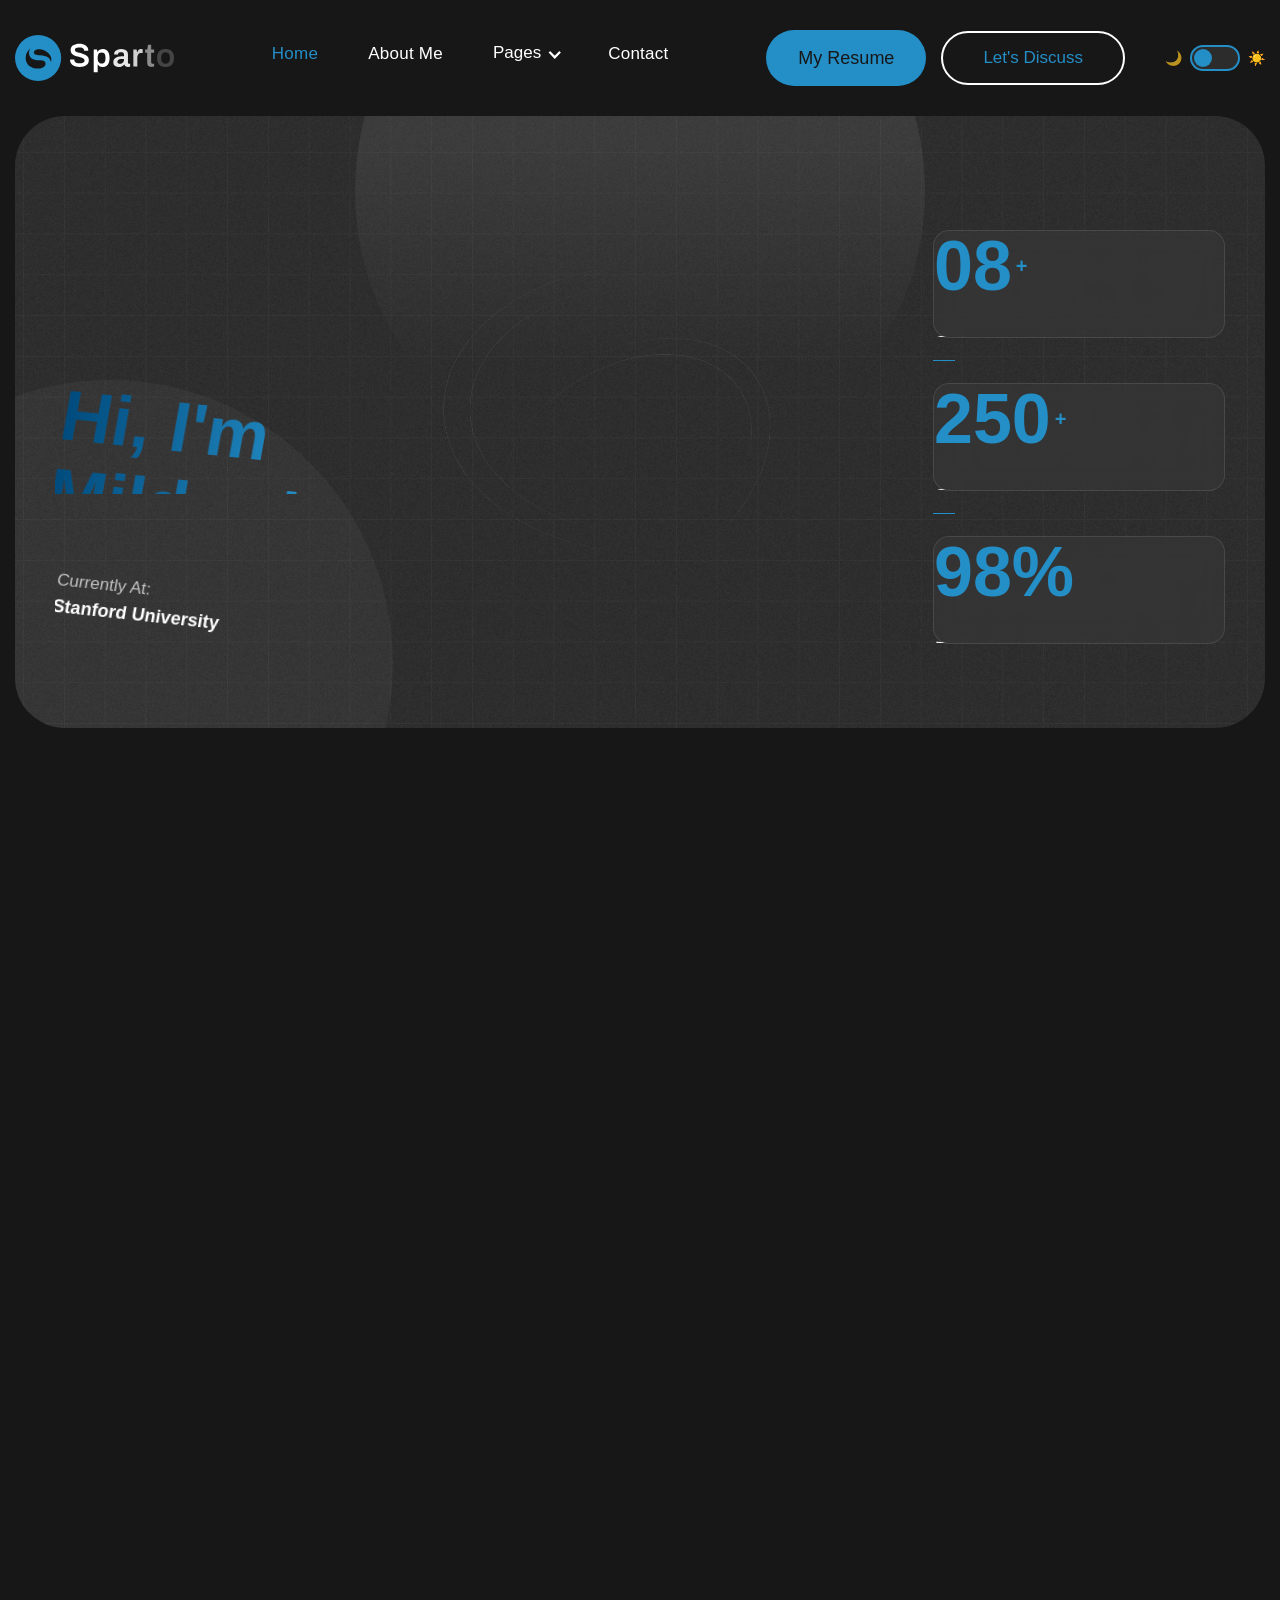
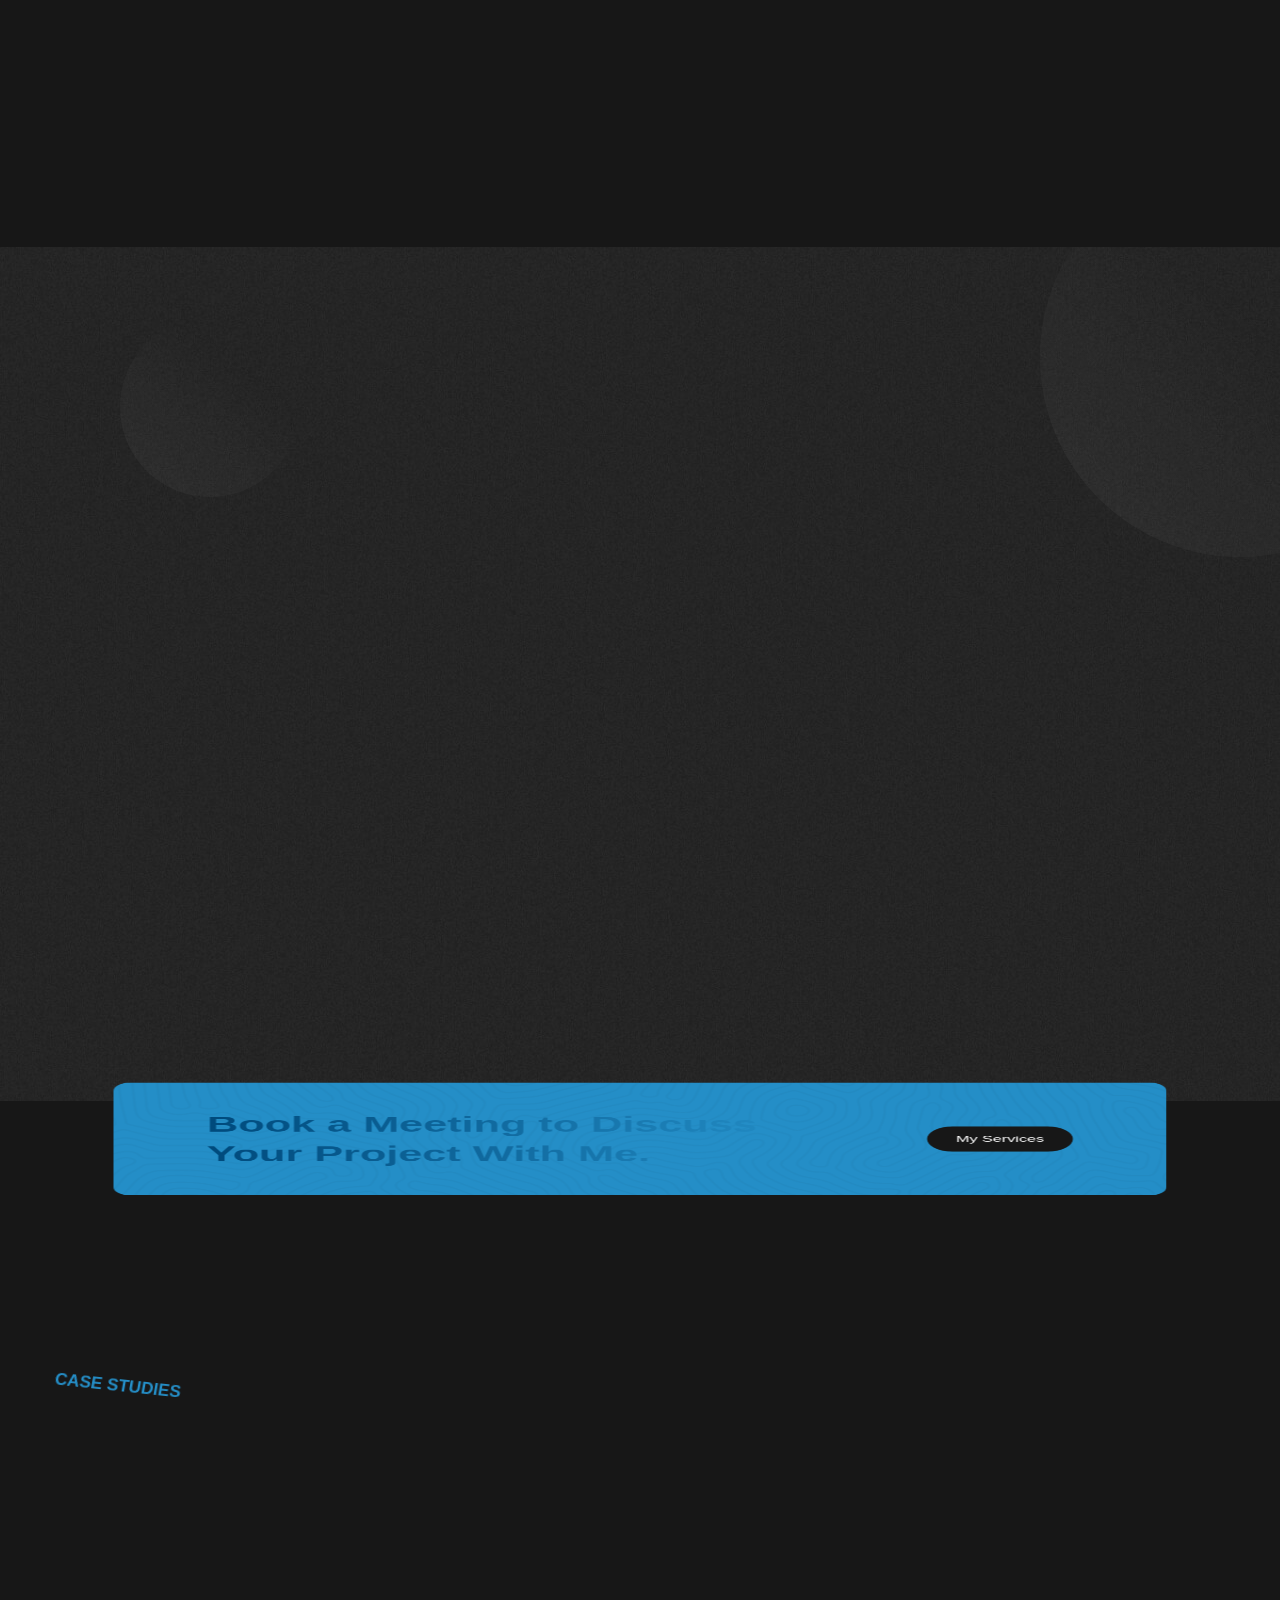
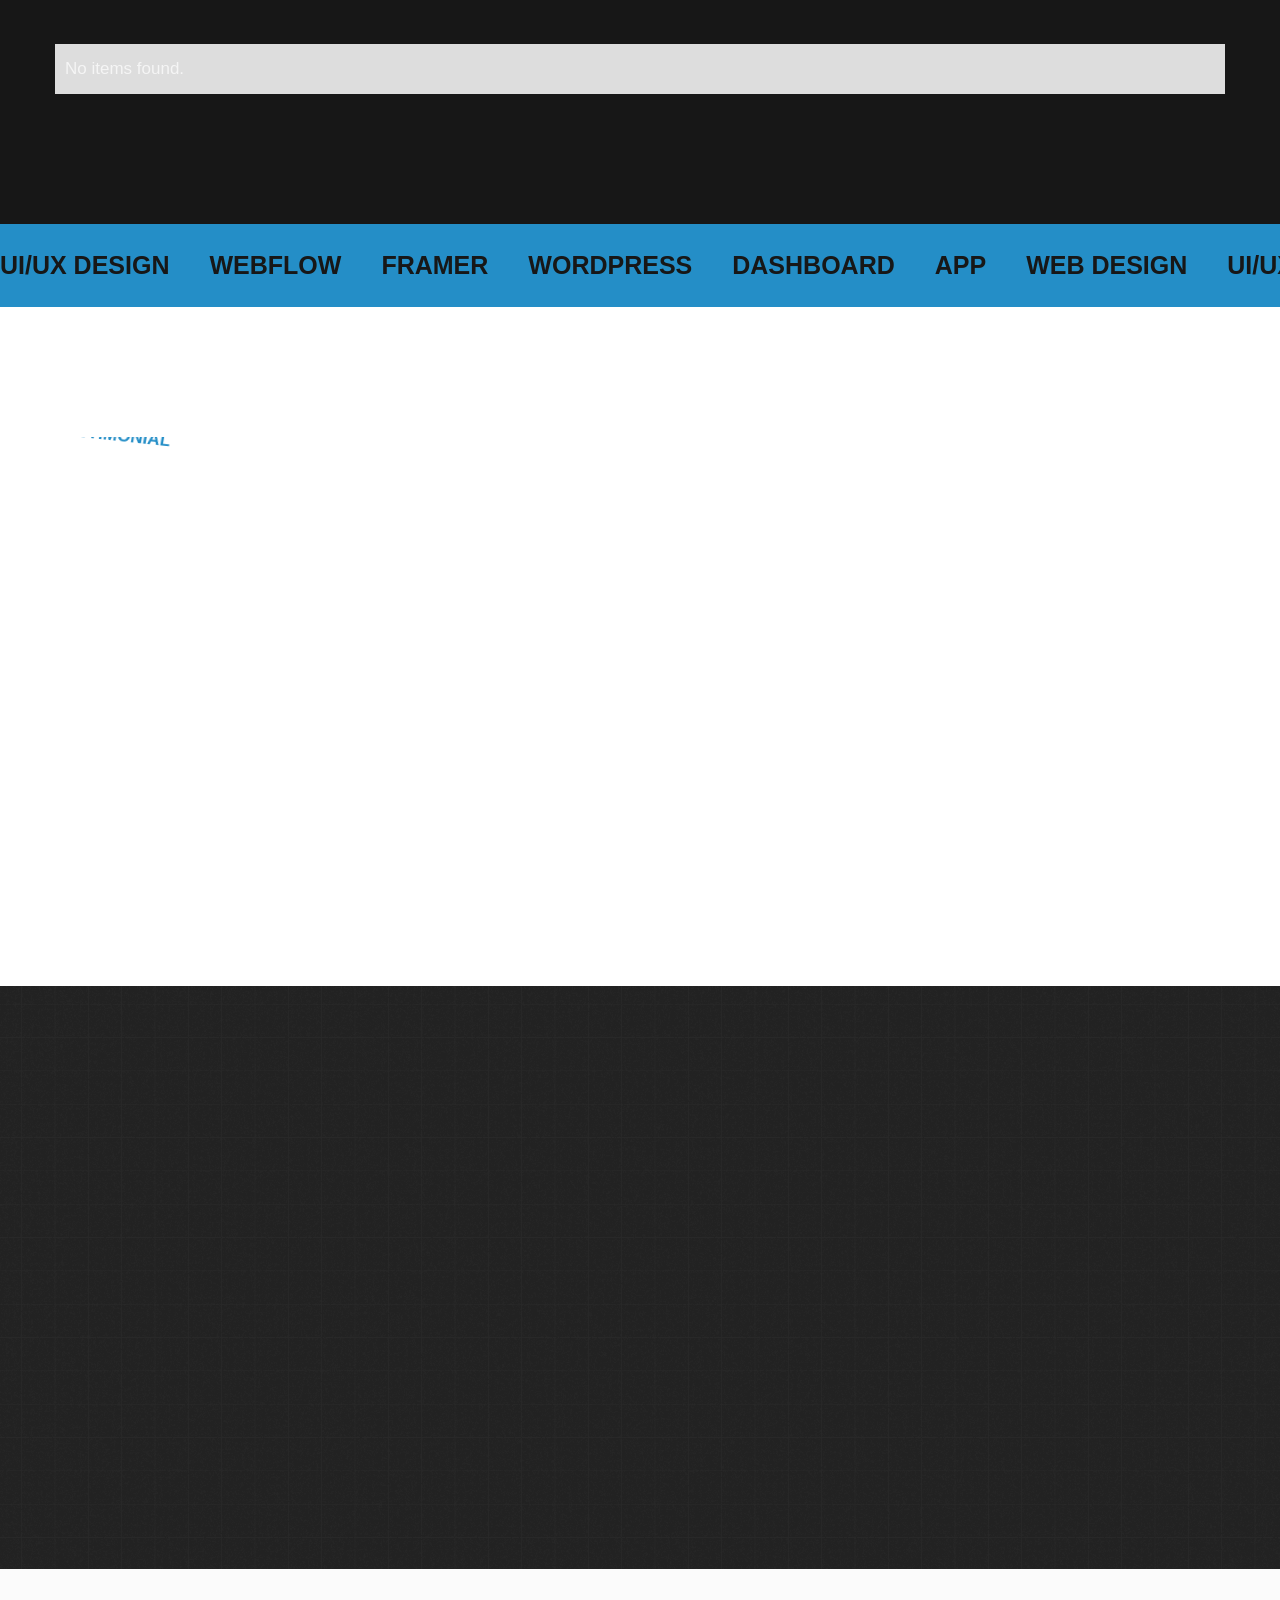
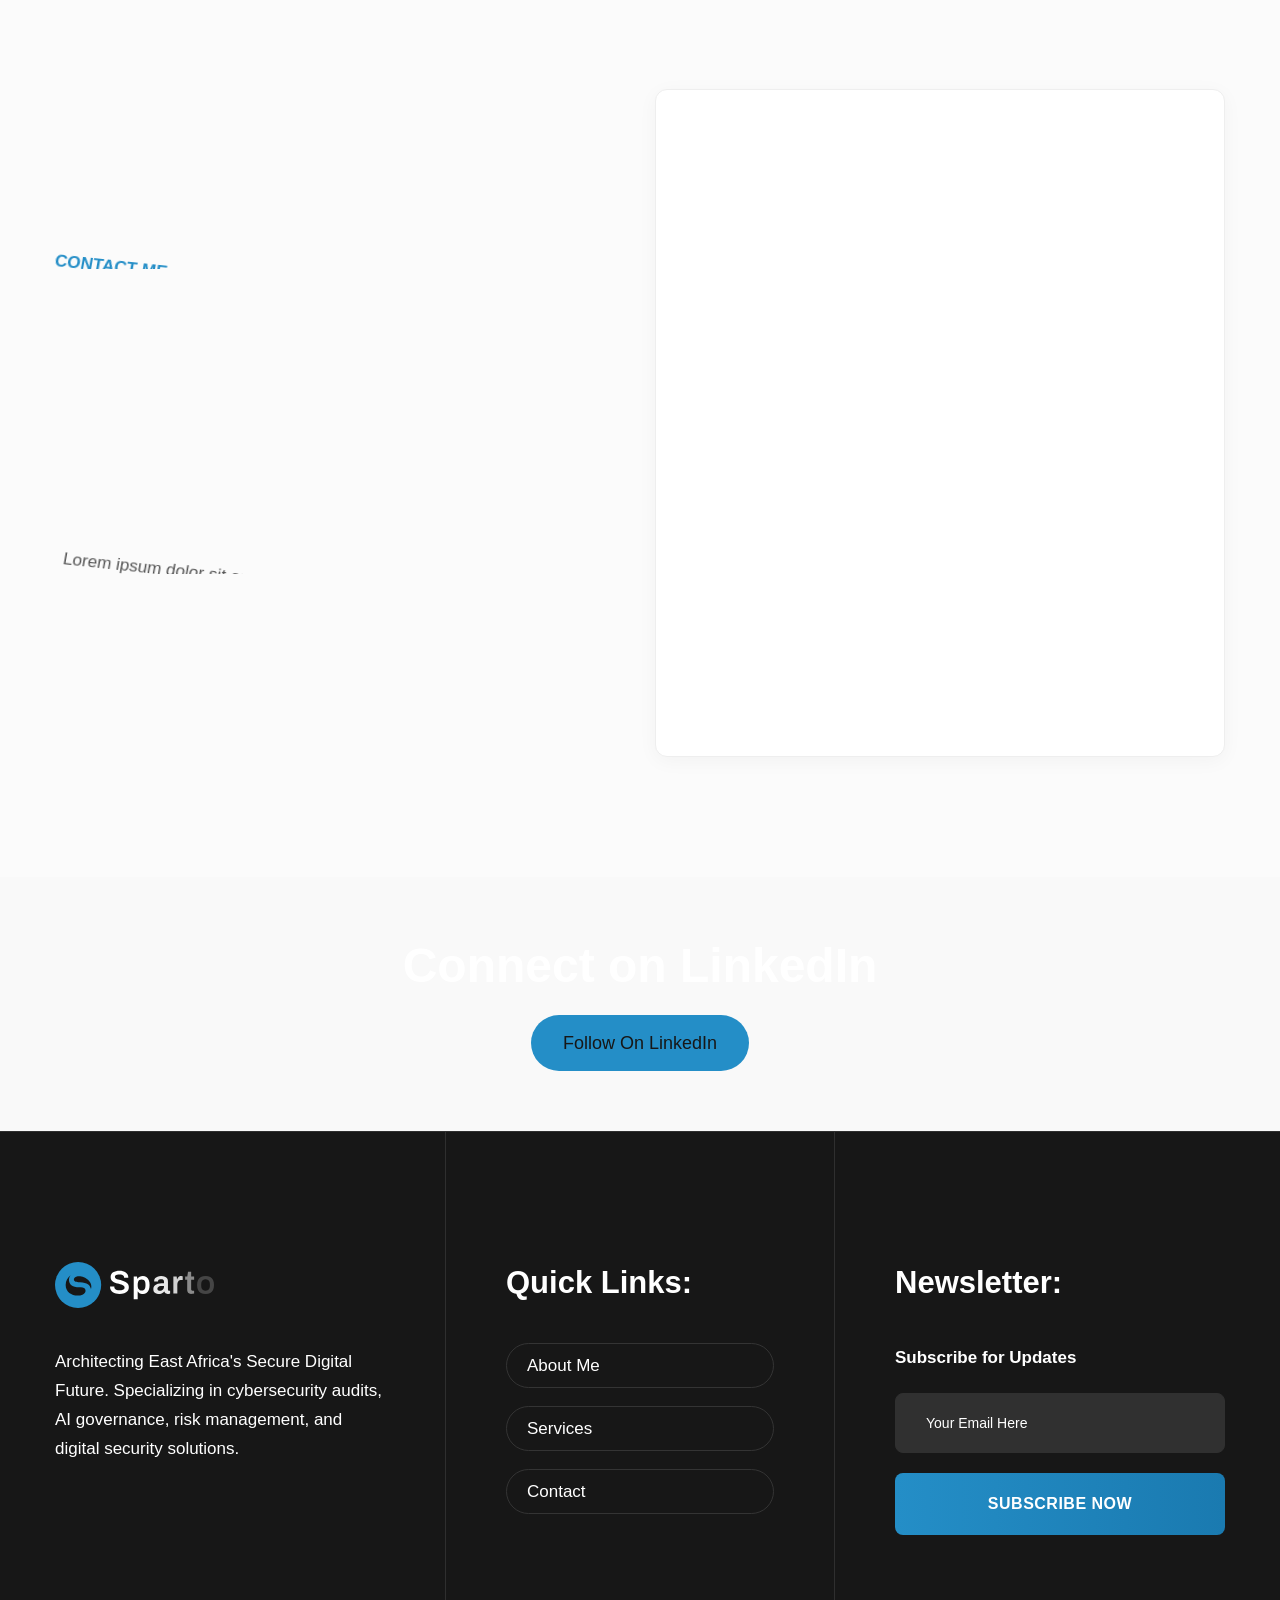
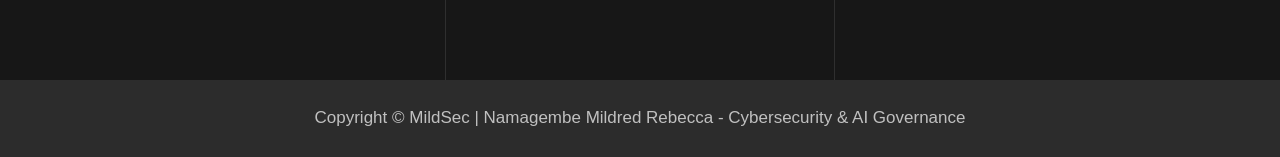
==== commit e423d25d: "first commit" ====
--- a/index.html
+++ b/index.html
@@ -17,6 +17,7 @@
   <link href="css/normalize.css" rel="stylesheet" type="text/css">
   <link href="css/webflow.css" rel="stylesheet" type="text/css">
   <link href="css/mildreds-website.webflow.css" rel="stylesheet" type="text/css">
+  <link href="css/custom.css" rel="stylesheet" type="text/css">
   <link href="https://fonts.googleapis.com" rel="preconnect">
   <link href="https://fonts.gstatic.com" rel="preconnect" crossorigin="anonymous">
   <script src="https://ajax.googleapis.com/ajax/libs/webfont/1.6.26/webfont.js" type="text/javascript"></script>
@@ -125,7 +126,7 @@
                 <a href="project.html" class="primary-button w-button">View My Services</a>
               </div>
             </div>
-            <div class="hero-image-block"><img class="hero-front-image" src="images/hero-front.png" alt="Hero Front Image" style="opacity:0" sizes="(max-width: 565px) 100vw, 565px" data-w-id="220de3c5-5075-39a5-0216-c36074cc1612" loading="lazy" srcset="images/hero-front-p-500.png 500w, images/hero-front.png 565w"><img src="images/hero-front-shape.png" loading="lazy" sizes="(max-width: 767px) 100vw, (max-width: 991px) 728px, 767px" srcset="images/hero-front-shape-p-500.png 500w, images/hero-front-shape.png 767w" alt="Hero Front Shape Image" class="hero-front-shape-image"></div>
+            <div class="hero-image-block"><img class="hero-front-image" src="images/hero-front-new.jpg" alt="Hero Front Image" style="opacity:0" sizes="(max-width: 565px) 100vw, 565px" data-w-id="220de3c5-5075-39a5-0216-c36074cc1612" loading="lazy" srcset="images/hero-front-new-p-500.jpg 500w, images/hero-front-new.jpg 565w"><img src="images/hero-front-shape.png" loading="lazy" sizes="(max-width: 767px) 100vw, (max-width: 991px) 728px, 767px" srcset="images/hero-front-shape-p-500.png 500w, images/hero-front-shape.png 767w" alt="Hero Front Shape Image" class="hero-front-shape-image"></div>
             <div class="hero-funfact-block">
               <div class="single-funfact-block">
                 <div class="whole-counter">
@@ -362,7 +363,7 @@
                 <h3 class="service-title">Cybersecurity Audits</h3>
                 <p class="service-summary">Comprehensive security assessments and vulnerability analysis to protect your organization's digital assets.</p>
                 <div class="service-button-wrap">
-                  <a style="background-color:rgba(255,255,255,0.1);color:rgb(202,239,69)" href="contact.html" class="secondary-button w-button">Get in Touch</a>
+                  <a style="background-color:rgba(255,255,255,0.1);color:#248ec7" href="contact.html" class="secondary-button w-button">Get in Touch</a>
                 </div>
               </div>
               <div class="gradient-color-wrap">
@@ -378,7 +379,7 @@
                 <h3 class="service-title">AI Governance & Policy</h3>
                 <p class="service-summary">Developing ethical AI frameworks and governance policies for responsible technology deployment.</p>
                 <div class="service-button-wrap">
-                  <a style="background-color:rgba(255,255,255,0.1);color:rgb(202,239,69)" href="contact.html" class="secondary-button w-button">Get in Touch</a>
+                  <a style="background-color:rgba(255,255,255,0.1);color:#248ec7" href="contact.html" class="secondary-button w-button">Get in Touch</a>
                 </div>
               </div>
               <div class="gradient-color-wrap">
@@ -394,7 +395,7 @@
                 <h3 class="service-title">Training & Awareness</h3>
                 <p class="service-summary">Empowering teams with cybersecurity knowledge and best practices for a security-first culture.</p>
                 <div class="service-button-wrap">
-                  <a style="background-color:rgba(255,255,255,0.1);color:rgb(202,239,69)" href="contact.html" class="secondary-button w-button">Get in Touch</a>
+                  <a style="background-color:rgba(255,255,255,0.1);color:#248ec7" href="contact.html" class="secondary-button w-button">Get in Touch</a>
                 </div>
               </div>
               <div class="gradient-color-wrap">
@@ -410,7 +411,7 @@
                 <h3 class="service-title">Risk & Compliance</h3>
                 <p class="service-summary">Aligning your security posture with industry standards and regulatory requirements.</p>
                 <div class="service-button-wrap">
-                  <a style="background-color:rgba(255,255,255,0.1);color:rgb(202,239,69)" href="contact.html" class="secondary-button w-button">Get in Touch</a>
+                  <a style="background-color:rgba(255,255,255,0.1);color:#248ec7" href="contact.html" class="secondary-button w-button">Get in Touch</a>
                 </div>
               </div>
               <div class="gradient-color-wrap">
@@ -756,13 +757,12 @@
                     <div class="testimonial-content-wrapper">
                       <div class="testimonial-content-top-wrapper">
                         <div class="testimonial-client-info-wrap">
-                          <div class="client-name">Leslie Alexander </div>
-                          <div class="client-designation">Businessman</div>
+                          <div class="client-name">[Client Name]</div>
+                          <div class="client-designation">[Position, Company]</div>
                         </div>
-                        <div class="testimonial-rating-image-wrapper"><img src="images/star_2star.png" loading="lazy" alt="Testimonial Rating Image" class="testimonial-rating-image"><img src="images/star_2star.png" loading="lazy" alt="Testimonial Rating Image" class="testimonial-rating-image"><img src="images/star_2star.png" loading="lazy" alt="Testimonial Rating Image" class="testimonial-rating-image"><img src="images/star_2star.png" loading="lazy" alt="Testimonial Rating Image" class="testimonial-rating-image"><img src="images/star_2star.png" loading="lazy" alt="Testimonial Rating Image" class="testimonial-rating-image"></div>
                       </div>
                       <div class="testimonial-content-bottom-wrapper">
-                        <p class="testimonial-content">“Lorem ipsum dolor sit amet, consectetur adipiscing elit, sed do eiusmo tempor incididunt ut labore et dolore magna aliqua. Ut enim ad minim veniam quis nostrud.”</p>
+                        <p class="testimonial-content">"[Client testimonial about cybersecurity services will be added here.]"</p>
                       </div>
                     </div>
                   </div>
@@ -778,13 +778,12 @@
                     <div class="testimonial-content-wrapper">
                       <div class="testimonial-content-top-wrapper">
                         <div class="testimonial-client-info-wrap">
-                          <div class="client-name">Brookly Simmon</div>
-                          <div class="client-designation">Businessman</div>
+                          <div class="client-name">[Client Name]</div>
+                          <div class="client-designation">[Position, Company]</div>
                         </div>
-                        <div class="testimonial-rating-image-wrapper"><img src="images/star_2star.png" loading="lazy" alt="Testimonial Rating Image" class="testimonial-rating-image"><img src="images/star_2star.png" loading="lazy" alt="Testimonial Rating Image" class="testimonial-rating-image"><img src="images/star_2star.png" loading="lazy" alt="Testimonial Rating Image" class="testimonial-rating-image"><img src="images/star_2star.png" loading="lazy" alt="Testimonial Rating Image" class="testimonial-rating-image"><img src="images/star_2star.png" loading="lazy" alt="Testimonial Rating Image" class="testimonial-rating-image"></div>
                       </div>
                       <div class="testimonial-content-bottom-wrapper">
-                        <p class="testimonial-content">“Lorem ipsum dolor sit amet, consectetur adipiscing elit, sed do eiusmo tempor incididunt ut labore et dolore magna aliqua. Ut enim ad minim veniam quis nostrud.”</p>
+                        <p class="testimonial-content">"[Client testimonial about AI governance services will be added here.]"</p>
                       </div>
                     </div>
                   </div>
@@ -800,13 +799,12 @@
                     <div class="testimonial-content-wrapper">
                       <div class="testimonial-content-top-wrapper">
                         <div class="testimonial-client-info-wrap">
-                          <div class="client-name">Leslie Alexander</div>
-                          <div class="client-designation">Businessman</div>
+                          <div class="client-name">[Client Name]</div>
+                          <div class="client-designation">[Position, Company]</div>
                         </div>
-                        <div class="testimonial-rating-image-wrapper"><img src="images/star_2star.png" loading="lazy" alt="Testimonial Rating Image" class="testimonial-rating-image"><img src="images/star_2star.png" loading="lazy" alt="Testimonial Rating Image" class="testimonial-rating-image"><img src="images/star_2star.png" loading="lazy" alt="Testimonial Rating Image" class="testimonial-rating-image"><img src="images/star_2star.png" loading="lazy" alt="Testimonial Rating Image" class="testimonial-rating-image"><img src="images/star_2star.png" loading="lazy" alt="Testimonial Rating Image" class="testimonial-rating-image"></div>
                       </div>
                       <div class="testimonial-content-bottom-wrapper">
-                        <p class="testimonial-content">“Lorem ipsum dolor sit amet, consectetur adipiscing elit, sed do eiusmo tempor incididunt ut labore et dolore magna aliqua. Ut enim ad minim veniam quis nostrud.”</p>
+                        <p class="testimonial-content">"[Client testimonial about security training will be added here.]"</p>
                       </div>
                     </div>
                   </div>
@@ -822,13 +820,12 @@
                     <div class="testimonial-content-wrapper">
                       <div class="testimonial-content-top-wrapper">
                         <div class="testimonial-client-info-wrap">
-                          <div class="client-name">Leslie Alexander</div>
-                          <div class="client-designation">Businessman</div>
+                          <div class="client-name">[Client Name]</div>
+                          <div class="client-designation">[Position, Company]</div>
                         </div>
-                        <div class="testimonial-rating-image-wrapper"><img src="images/star_2star.png" loading="lazy" alt="Testimonial Rating Image" class="testimonial-rating-image"><img src="images/star_2star.png" loading="lazy" alt="Testimonial Rating Image" class="testimonial-rating-image"><img src="images/star_2star.png" loading="lazy" alt="Testimonial Rating Image" class="testimonial-rating-image"><img src="images/star_2star.png" loading="lazy" alt="Testimonial Rating Image" class="testimonial-rating-image"><img src="images/star_2star.png" loading="lazy" alt="Testimonial Rating Image" class="testimonial-rating-image"></div>
                       </div>
                       <div class="testimonial-content-bottom-wrapper">
-                        <p class="testimonial-content">“Lorem ipsum dolor sit amet, consectetur adipiscing elit, sed do eiusmo tempor incididunt ut labore et dolore magna aliqua. Ut enim ad minim veniam quis nostrud.”</p>
+                        <p class="testimonial-content">"[Client testimonial about risk management will be added here.]"</p>
                       </div>
                     </div>
                   </div>
@@ -843,79 +840,6 @@
         </div>
         <div class="border-bottom-line"></div>
       </div><img src="images/testimonial-shape-img.png" loading="lazy" sizes="(max-width: 752px) 100vw, 752px" srcset="images/testimonial-shape-img-p-500.png 500w, images/testimonial-shape-img.png 752w" alt="Testimonial Shape Image" class="testimonial-shape-image">
-    </section>
-    <section class="pricing-plan-section pricing-plan-bg-color section-padding-130">
-      <div class="w-layout-blockcontainer container w-container">
-        <div class="section-title-wrapper center">
-          <div class="overflow-hidden">
-            <div data-w-id="26939b14-62dc-c594-4eaf-decb750968ba" style="-webkit-transform:translate3d(0, 130%, 0) scale3d(1, 1, 1) rotateX(0) rotateY(0) rotateZ(0) skew(-10deg, 6deg);-moz-transform:translate3d(0, 130%, 0) scale3d(1, 1, 1) rotateX(0) rotateY(0) rotateZ(0) skew(-10deg, 6deg);-ms-transform:translate3d(0, 130%, 0) scale3d(1, 1, 1) rotateX(0) rotateY(0) rotateZ(0) skew(-10deg, 6deg);transform:translate3d(0, 130%, 0) scale3d(1, 1, 1) rotateX(0) rotateY(0) rotateZ(0) skew(-10deg, 6deg)" class="section-subtitle-wrapper center"><img src="images/start_1start.png" loading="lazy" alt="Section Subtitle Image" class="section-subtitle-image">
-              <div class="section-subtitle">Pricing Plan</div><img src="images/start_1start.png" loading="lazy" alt="Section Subtitle Image" class="section-subtitle-image">
-            </div>
-          </div>
-          <div class="section-title-block overflow-hidden">
-            <h2 data-w-id="09fbcad5-ecae-deee-bf51-e5380e126a3a" style="-webkit-transform:translate3d(0, 130%, 0) scale3d(1, 1, 1) rotateX(0) rotateY(0) rotateZ(0) skew(-10deg, 6deg);-moz-transform:translate3d(0, 130%, 0) scale3d(1, 1, 1) rotateX(0) rotateY(0) rotateZ(0) skew(-10deg, 6deg);-ms-transform:translate3d(0, 130%, 0) scale3d(1, 1, 1) rotateX(0) rotateY(0) rotateZ(0) skew(-10deg, 6deg);transform:translate3d(0, 130%, 0) scale3d(1, 1, 1) rotateX(0) rotateY(0) rotateZ(0) skew(-10deg, 6deg)" class="section-title margin-zero">My Pricing Plans</h2>
-          </div>
-        </div>
-        <div class="pricing-plan-wrapper">
-          <div data-w-id="9bb3f00c-81e9-9629-e607-11dd38f71fbb" style="opacity:0" class="single-pricing-plan-wrapper">
-            <div class="pricing-plan-image-wrapper"><img src="images/pricing-plan-one_1pricing-plan-one.png" loading="lazy" alt="Pricing Plan Image" class="pricing-plan-image"></div>
-            <div class="pricing-plan-price-and-name-wrapper">
-              <h2 class="pricing-plan-price">$2,000</h2>
-              <div class="pricing-plan-name">Basic Plan</div>
-            </div>
-            <div class="pricing-button-wrapper">
-              <a href="contact.html" class="secondary-button block w-button">Pick This Package</a>
-            </div>
-            <div class="pricing-plan-content">
-              <ul role="list" class="pricing-plan-list">
-                <li class="pricing-plan-list-item">Logo Design Package +</li>
-                <li class="pricing-plan-list-item">Business Card Design</li>
-                <li class="pricing-plan-list-item">Letterhead and Envelope Design</li>
-                <li class="pricing-plan-list-item">Brand Style Guide</li>
-                <li class="pricing-plan-list-item">Social Media Profile Graphics</li>
-              </ul>
-            </div>
-          </div>
-          <div data-w-id="42b4e45e-00a9-a085-82d6-16f6c6c7805a" style="opacity:0" class="single-pricing-plan-wrapper active">
-            <div class="pricing-plan-image-wrapper active"><img src="images/pricing-plan-2_1pricing-plan-2.png" loading="lazy" alt="Pricing Plan Image" class="pricing-plan-image"></div>
-            <div class="pricing-plan-price-and-name-wrapper">
-              <h2 class="pricing-plan-price">$3,000</h2>
-              <div class="pricing-plan-name">Standard Plan</div>
-            </div>
-            <div class="pricing-button-wrapper">
-              <a href="contact.html" class="primary-button d-block w-button">Pick This Package</a>
-            </div>
-            <div class="pricing-plan-content">
-              <ul role="list" class="pricing-plan-list">
-                <li class="pricing-plan-list-item">Logo Design Package +</li>
-                <li class="pricing-plan-list-item">Business Card Design</li>
-                <li class="pricing-plan-list-item">Letterhead and Envelope Design</li>
-                <li class="pricing-plan-list-item">Brand Style Guide</li>
-                <li class="pricing-plan-list-item">Social Media Profile Graphics</li>
-              </ul>
-            </div>
-          </div>
-          <div data-w-id="54fd440a-c90e-0441-d380-3839e348ed5e" style="opacity:0" class="single-pricing-plan-wrapper">
-            <div class="pricing-plan-image-wrapper"><img src="images/pricing-plan-three_1pricing-plan-three.png" loading="lazy" alt="Pricing Plan Image" class="pricing-plan-image"></div>
-            <div class="pricing-plan-price-and-name-wrapper">
-              <h2 class="pricing-plan-price">$4,000</h2>
-              <div class="pricing-plan-name">Premium plan</div>
-            </div>
-            <div class="pricing-button-wrapper">
-              <a href="contact.html" class="secondary-button block w-button">Pick This Package</a>
-            </div>
-            <div class="pricing-plan-content">
-              <ul role="list" class="pricing-plan-list">
-                <li class="pricing-plan-list-item">Logo Design Package +</li>
-                <li class="pricing-plan-list-item">Business Card Design</li>
-                <li class="pricing-plan-list-item">Letterhead and Envelope Design</li>
-                <li class="pricing-plan-list-item">Brand Style Guide</li>
-                <li class="pricing-plan-list-item">Social Media Profile Graphics</li>
-              </ul>
-            </div>
-          </div>
-        </div>
-      </div>
     </section>
     <section class="blog-section blog-bg-image section-padding-130">
       <div class="w-layout-blockcontainer container w-container">
@@ -1009,56 +933,15 @@
         </div>
       </div>
     </section>
-    <section class="instagram-section instagram-border">
+    <section class="linkedin-follow-section" style="background-color: #f9f9f9; padding: 60px 0; text-align: center;">
       <div class="w-layout-blockcontainer container w-container">
         <div class="overflow-hidden">
-          <div data-w-id="f88f5f48-6a30-55aa-06bb-8a0fa448eb22" style="-webkit-transform:translate3d(0, 130%, 0) scale3d(1, 1, 1) rotateX(0) rotateY(0) rotateZ(0) skew(-10deg, 6deg);-moz-transform:translate3d(0, 130%, 0) scale3d(1, 1, 1) rotateX(0) rotateY(0) rotateZ(0) skew(-10deg, 6deg);-ms-transform:translate3d(0, 130%, 0) scale3d(1, 1, 1) rotateX(0) rotateY(0) rotateZ(0) skew(-10deg, 6deg);transform:translate3d(0, 130%, 0) scale3d(1, 1, 1) rotateX(0) rotateY(0) rotateZ(0) skew(-10deg, 6deg)" class="section-title-wrapper-two">
-            <div class="section-title-shape"></div>
-            <h2 class="section-title-two">Follow on LinkedIn</h2>
-            <div class="section-title-shape"></div>
-          </div>
-        </div>
-        <div class="instagram-wrapper">
-          <a data-w-id="e99756e9-4d46-5f3e-64d3-3aced17c0de0" style="-webkit-transform:translate3d(0, 130%, 0) scale3d(1, 1, 1) rotateX(0) rotateY(0) rotateZ(0) skew(-10deg, 6deg);-moz-transform:translate3d(0, 130%, 0) scale3d(1, 1, 1) rotateX(0) rotateY(0) rotateZ(0) skew(-10deg, 6deg);-ms-transform:translate3d(0, 130%, 0) scale3d(1, 1, 1) rotateX(0) rotateY(0) rotateZ(0) skew(-10deg, 6deg);transform:translate3d(0, 130%, 0) scale3d(1, 1, 1) rotateX(0) rotateY(0) rotateZ(0) skew(-10deg, 6deg)" href="#" class="single-instagram-wrapper w-inline-block">
-            <div class="instagram-image-wrapper"><img src="images/instagram-img-1_1instagram-img-1.png" loading="lazy" alt="Instagram Image" class="instagram-image"></div>
-            <div class="instagram-overly"></div><img src="images/instagram-icon-img_1instagram-icon-img.png" loading="lazy" alt="Instagram Icon Image" class="instagram-icon-image">
-          </a>
-          <a data-w-id="7e49305f-5dd7-847a-26ee-19f00cfec0d4" style="-webkit-transform:translate3d(0, 130%, 0) scale3d(1, 1, 1) rotateX(0) rotateY(0) rotateZ(0) skew(-10deg, 6deg);-moz-transform:translate3d(0, 130%, 0) scale3d(1, 1, 1) rotateX(0) rotateY(0) rotateZ(0) skew(-10deg, 6deg);-ms-transform:translate3d(0, 130%, 0) scale3d(1, 1, 1) rotateX(0) rotateY(0) rotateZ(0) skew(-10deg, 6deg);transform:translate3d(0, 130%, 0) scale3d(1, 1, 1) rotateX(0) rotateY(0) rotateZ(0) skew(-10deg, 6deg)" href="#" class="single-instagram-wrapper w-inline-block">
-            <div class="instagram-image-wrapper"><img src="images/instagram-img-2_1instagram-img-2.png" loading="lazy" alt="Instagram Image" class="instagram-image"></div>
-            <div class="instagram-overly"></div><img src="images/instagram-icon-img_1instagram-icon-img.png" loading="lazy" alt="Instagram Icon Image" class="instagram-icon-image">
-          </a>
-          <a data-w-id="e834fa06-1573-3934-3241-51da0f00f838" style="-webkit-transform:translate3d(0, 130%, 0) scale3d(1, 1, 1) rotateX(0) rotateY(0) rotateZ(0) skew(-10deg, 6deg);-moz-transform:translate3d(0, 130%, 0) scale3d(1, 1, 1) rotateX(0) rotateY(0) rotateZ(0) skew(-10deg, 6deg);-ms-transform:translate3d(0, 130%, 0) scale3d(1, 1, 1) rotateX(0) rotateY(0) rotateZ(0) skew(-10deg, 6deg);transform:translate3d(0, 130%, 0) scale3d(1, 1, 1) rotateX(0) rotateY(0) rotateZ(0) skew(-10deg, 6deg)" href="#" class="single-instagram-wrapper w-inline-block">
-            <div class="instagram-image-wrapper"><img src="images/instagram-img-3_1instagram-img-3.png" loading="lazy" alt="Instagram Image" class="instagram-image"></div>
-            <div class="instagram-overly"></div><img src="images/instagram-icon-img_1instagram-icon-img.png" loading="lazy" alt="Instagram Icon Image" class="instagram-icon-image">
-          </a>
-          <a data-w-id="f8b908b6-83b3-d778-03af-c949137ec771" style="-webkit-transform:translate3d(0, 130%, 0) scale3d(1, 1, 1) rotateX(0) rotateY(0) rotateZ(0) skew(-10deg, 6deg);-moz-transform:translate3d(0, 130%, 0) scale3d(1, 1, 1) rotateX(0) rotateY(0) rotateZ(0) skew(-10deg, 6deg);-ms-transform:translate3d(0, 130%, 0) scale3d(1, 1, 1) rotateX(0) rotateY(0) rotateZ(0) skew(-10deg, 6deg);transform:translate3d(0, 130%, 0) scale3d(1, 1, 1) rotateX(0) rotateY(0) rotateZ(0) skew(-10deg, 6deg)" href="#" class="single-instagram-wrapper w-inline-block">
-            <div class="instagram-image-wrapper"><img src="images/instagram-img-4_1instagram-img-4.png" loading="lazy" alt="Instagram Image" class="instagram-image"></div>
-            <div class="instagram-overly"></div><img src="images/instagram-icon-img_1instagram-icon-img.png" loading="lazy" alt="Instagram Icon Image" class="instagram-icon-image">
-          </a>
-          <a data-w-id="c7a877c5-6615-feda-1c00-78bb2a998f8c" style="-webkit-transform:translate3d(0, 130%, 0) scale3d(1, 1, 1) rotateX(0) rotateY(0) rotateZ(0) skew(-10deg, 6deg);-moz-transform:translate3d(0, 130%, 0) scale3d(1, 1, 1) rotateX(0) rotateY(0) rotateZ(0) skew(-10deg, 6deg);-ms-transform:translate3d(0, 130%, 0) scale3d(1, 1, 1) rotateX(0) rotateY(0) rotateZ(0) skew(-10deg, 6deg);transform:translate3d(0, 130%, 0) scale3d(1, 1, 1) rotateX(0) rotateY(0) rotateZ(0) skew(-10deg, 6deg)" href="#" class="single-instagram-wrapper w-inline-block">
-            <div class="instagram-image-wrapper"><img src="images/instagram-img-5_1instagram-img-5.png" loading="lazy" alt="Instagram Image" class="instagram-image"></div>
-            <div class="instagram-overly"></div><img src="images/instagram-icon-img_1instagram-icon-img.png" loading="lazy" alt="Instagram Icon Image" class="instagram-icon-image">
-          </a>
-          <a data-w-id="86097333-6688-6d06-c4e5-e2968dd2fca6" style="-webkit-transform:translate3d(0, 130%, 0) scale3d(1, 1, 1) rotateX(0) rotateY(0) rotateZ(0) skew(-10deg, 6deg);-moz-transform:translate3d(0, 130%, 0) scale3d(1, 1, 1) rotateX(0) rotateY(0) rotateZ(0) skew(-10deg, 6deg);-ms-transform:translate3d(0, 130%, 0) scale3d(1, 1, 1) rotateX(0) rotateY(0) rotateZ(0) skew(-10deg, 6deg);transform:translate3d(0, 130%, 0) scale3d(1, 1, 1) rotateX(0) rotateY(0) rotateZ(0) skew(-10deg, 6deg)" href="#" class="single-instagram-wrapper w-inline-block">
-            <div class="instagram-image-wrapper"><img src="images/instagram-img-6_1instagram-img-6.png" loading="lazy" alt="Instagram Image" class="instagram-image"></div>
-            <div class="instagram-overly"></div><img src="images/instagram-icon-img_1instagram-icon-img.png" loading="lazy" alt="Instagram Icon Image" class="instagram-icon-image">
-          </a>
-          <a data-w-id="2b83d7a7-187a-9c9f-5e9f-137437e249b3" style="-webkit-transform:translate3d(0, 130%, 0) scale3d(1, 1, 1) rotateX(0) rotateY(0) rotateZ(0) skew(-10deg, 6deg);-moz-transform:translate3d(0, 130%, 0) scale3d(1, 1, 1) rotateX(0) rotateY(0) rotateZ(0) skew(-10deg, 6deg);-ms-transform:translate3d(0, 130%, 0) scale3d(1, 1, 1) rotateX(0) rotateY(0) rotateZ(0) skew(-10deg, 6deg);transform:translate3d(0, 130%, 0) scale3d(1, 1, 1) rotateX(0) rotateY(0) rotateZ(0) skew(-10deg, 6deg)" href="#" class="single-instagram-wrapper w-inline-block">
-            <div class="instagram-image-wrapper"><img src="images/instagram-img-7_1instagram-img-7.png" loading="lazy" alt="Instagram Image" class="instagram-image"></div>
-            <div class="instagram-overly"></div><img src="images/instagram-icon-img_1instagram-icon-img.png" loading="lazy" alt="Instagram Icon Image" class="instagram-icon-image">
-          </a>
-          <a data-w-id="471550da-245a-894f-6a10-26629d359ed0" style="-webkit-transform:translate3d(0, 130%, 0) scale3d(1, 1, 1) rotateX(0) rotateY(0) rotateZ(0) skew(-10deg, 6deg);-moz-transform:translate3d(0, 130%, 0) scale3d(1, 1, 1) rotateX(0) rotateY(0) rotateZ(0) skew(-10deg, 6deg);-ms-transform:translate3d(0, 130%, 0) scale3d(1, 1, 1) rotateX(0) rotateY(0) rotateZ(0) skew(-10deg, 6deg);transform:translate3d(0, 130%, 0) scale3d(1, 1, 1) rotateX(0) rotateY(0) rotateZ(0) skew(-10deg, 6deg)" href="#" class="single-instagram-wrapper w-inline-block">
-            <div class="instagram-image-wrapper"><img src="images/instagram-img-8_1instagram-img-8.png" loading="lazy" alt="Instagram Image" class="instagram-image"></div>
-            <div class="instagram-overly"></div><img src="images/instagram-icon-img_1instagram-icon-img.png" loading="lazy" alt="Instagram Icon Image" class="instagram-icon-image">
-          </a>
-          <a data-w-id="ca76ec1d-4e54-1c4f-06eb-27f646f31d7e" style="-webkit-transform:translate3d(0, 130%, 0) scale3d(1, 1, 1) rotateX(0) rotateY(0) rotateZ(0) skew(-10deg, 6deg);-moz-transform:translate3d(0, 130%, 0) scale3d(1, 1, 1) rotateX(0) rotateY(0) rotateZ(0) skew(-10deg, 6deg);-ms-transform:translate3d(0, 130%, 0) scale3d(1, 1, 1) rotateX(0) rotateY(0) rotateZ(0) skew(-10deg, 6deg);transform:translate3d(0, 130%, 0) scale3d(1, 1, 1) rotateX(0) rotateY(0) rotateZ(0) skew(-10deg, 6deg)" href="#" class="single-instagram-wrapper w-inline-block">
-            <div class="instagram-image-wrapper"><img src="images/instagram-img-9_1instagram-img-9.png" loading="lazy" alt="Instagram Image" class="instagram-image"></div>
-            <div class="instagram-overly"></div><img src="images/instagram-icon-img_1instagram-icon-img.png" loading="lazy" alt="Instagram Icon Image" class="instagram-icon-image">
-          </a>
-          <a data-w-id="9d9b4a02-16ed-621e-0b65-22cf6903b197" style="-webkit-transform:translate3d(0, 130%, 0) scale3d(1, 1, 1) rotateX(0) rotateY(0) rotateZ(0) skew(-10deg, 6deg);-moz-transform:translate3d(0, 130%, 0) scale3d(1, 1, 1) rotateX(0) rotateY(0) rotateZ(0) skew(-10deg, 6deg);-ms-transform:translate3d(0, 130%, 0) scale3d(1, 1, 1) rotateX(0) rotateY(0) rotateZ(0) skew(-10deg, 6deg);transform:translate3d(0, 130%, 0) scale3d(1, 1, 1) rotateX(0) rotateY(0) rotateZ(0) skew(-10deg, 6deg)" href="#" class="single-instagram-wrapper w-inline-block">
-            <div class="instagram-image-wrapper"><img src="images/instagram-img-10_1instagram-img-10.png" loading="lazy" alt="Instagram Image" class="instagram-image"></div>
-            <div class="instagram-overly"></div><img src="images/instagram-icon-img_1instagram-icon-img.png" loading="lazy" alt="Instagram Icon Image" class="instagram-icon-image">
-          </a>
+          <div class="section-title-wrapper-two">
+            <h2 class="section-title-two">Connect on LinkedIn</h2>
+          </div>
+        </div>
+        <div style="margin-top: 20px;">
+          <a href="https://www.linkedin.com/in/mildred-namagembe-rebecca/" target="_blank" class="primary-button w-button">Follow on LinkedIn</a>
         </div>
       </div>
     </section>
--- a/css/mildreds-website.webflow.css
+++ b/css/mildreds-website.webflow.css
@@ -3,7 +3,7 @@
   --body-color: #ffffffb3;
   --white: white;
   --heading-color: white;
-  --primary-color: #caef45;
+  --primary-color: #248ec7;
   --hero-bg: #2c2c2c;
   --black: #171717;
   --breadcrumb-bg: #2a2a2a;
@@ -17,7 +17,7 @@
   --body-color: #555555;
   --white: #171717;
   --heading-color: #171717;
-  --primary-color: #7ab800;
+  --primary-color: #248ec7;
   --hero-bg: #f5f5f5;
   --black: #171717;
   --breadcrumb-bg: #e8e8e8;
@@ -1155,7 +1155,7 @@
   grid-column-gap: 16px;
   grid-row-gap: 16px;
   background-color: #ffffff0d;
-  border: 1px solid #c0ff7300;
+  border: 1px solid #248ec700;
   border-radius: 15px;
   align-items: center;
   padding: 10px;
@@ -1810,7 +1810,7 @@
 }
 
 .border-gradient-line-top {
-  background-image: linear-gradient(225deg, #c0ff73, #fff0);
+  background-image: linear-gradient(225deg, #248ec7, #fff0);
   width: 40%;
   height: 1px;
   position: absolute;
@@ -1818,7 +1818,7 @@
 }
 
 .border-gradient-line-bottom {
-  background-image: linear-gradient(225deg, #c0ff73, #fff0);
+  background-image: linear-gradient(225deg, #248ec7, #fff0);
   width: 40%;
   height: 1px;
   position: absolute;
@@ -2037,7 +2037,7 @@
 
 .progress-bar-main-wrapper {
   background-color: #ffffff0d;
-  border: 1px solid #c0ff7300;
+  border: 1px solid #248ec700;
   border-radius: 10px;
   padding: 6px;
   position: relative;
@@ -2071,7 +2071,7 @@
 
 .progress-bar-top-border {
   z-index: 1;
-  background-image: linear-gradient(315deg, #c0ff7300 34%, #c0ff73cc 52%, #c0ff7300 70%);
+  background-image: linear-gradient(315deg, #248ec700 34%, #248ec7cc 52%, #248ec700 70%);
   width: 100%;
   height: 1px;
   position: absolute;
@@ -2081,7 +2081,7 @@
 
 .progress-bar-bottom-border {
   z-index: 1;
-  background-image: linear-gradient(315deg, #c0ff7300 34%, #c0ff73cc 52%, #c0ff7300 70%);
+  background-image: linear-gradient(315deg, #248ec700 34%, #248ec7cc 52%, #248ec700 70%);
   width: 100%;
   height: 1px;
   position: absolute;
@@ -2140,7 +2140,7 @@
 }
 
 .text-heighlight-line {
-  background-image: linear-gradient(90deg, #caef45, #caef4500);
+  background-image: linear-gradient(90deg, #248ec7, #248ec700);
   width: 142px;
   height: 5px;
 }
@@ -2156,8 +2156,8 @@
 
 .about-story-section {
   z-index: 9;
-  background-color: var(--dark-light-two);
-  background-image: url('../images/about-story-bg.png');
+  background-color: #fff;
+  background-image: none;
   background-position: 50%;
   background-repeat: no-repeat;
   background-size: cover;
@@ -2414,7 +2414,7 @@
 
 .accordian-item {
   background-color: var(--black-bg);
-  border: 1px solid #c0ff7300;
+  border: 1px solid #248ec700;
   border-radius: 16px;
   margin-bottom: 16px;
   padding: 16px 32px 16px 16px;
@@ -2726,7 +2726,7 @@
 .color {
   z-index: 1;
   filter: blur(16px);
-  background-image: linear-gradient(#c0ff7380, #c0ff7380);
+  background-image: linear-gradient(#248ec780, #248ec780);
   width: 100px;
   height: 377px;
   position: absolute;
@@ -5118,4 +5118,23 @@
   }
 }
 
-
+/* Fix: remove dark banner behind My Story */
+.about-story-section.section-padding-130 {
+  background: #fff !important;
+}
+
+/* Make text readable inside this white section even when the site is in dark mode */
+.about-story-section {
+  --heading-color: #171717;
+  --white: #171717;
+  --body-color: #555;
+  --black-bg: #fff;
+}
+
+/* Optional: hide decorative circles */
+.about-story-section .about-circle-shape-small,
+.about-story-section .about-circle-shape-large {
+  display: none !important;
+}
+
+
--- a/css/custom.css
+++ b/css/custom.css
@@ -0,0 +1,743 @@
+/* ========================================
+   DESIGN SYSTEM - CSS VARIABLES
+   ======================================== */
+
+:root {
+  --primary-blue: #248ec7;
+  --primary-blue-rgb: 36, 142, 199;
+  --glass-bg: rgba(255, 255, 255, 0.03);
+  --glass-border: rgba(255, 255, 255, 0.1);
+  --transition-smooth: all 0.3s cubic-bezier(0.4, 0, 0.2, 1);
+}
+
+/* ========================================
+   MODERN TYPOGRAPHY
+   ======================================== */
+
+/* Improved paragraph readability */
+p {
+  line-height: 1.7 !important;
+}
+
+/* Deep blue gradient text for major headers */
+.hero-title,
+.hero-my-position-title,
+.section-title,
+.pricing-plan-price {
+  color: #248ec7; /* Fallback color */
+  background: linear-gradient(to right, #004a7c 0%, #248ec7 100%);
+  -webkit-background-clip: text;
+  -webkit-text-fill-color: transparent;
+  background-clip: text;
+  display: inline-block;
+  width: fit-content;
+}
+
+/* ========================================
+   GLASSMORPHISM CARD EFFECTS
+   ======================================== */
+
+/* Service cards glass effect */
+.single-service-inner {
+  background: var(--glass-bg) !important;
+  backdrop-filter: blur(10px);
+  -webkit-backdrop-filter: blur(10px);
+  border: 1px solid var(--glass-border) !important;
+  border-radius: 16px !important;
+}
+
+/* Funfact blocks glass effect */
+.single-funfact-block {
+  background: var(--glass-bg) !important;
+  backdrop-filter: blur(10px);
+  -webkit-backdrop-filter: blur(10px);
+  border: 1px solid var(--glass-border) !important;
+  border-radius: 16px !important;
+}
+
+/* Pricing cards glass effect */
+.single-pricing-plan-wrapper {
+  background: var(--glass-bg) !important;
+  backdrop-filter: blur(10px);
+  -webkit-backdrop-filter: blur(10px);
+  border: 1px solid var(--glass-border) !important;
+  border-radius: 16px !important;
+}
+
+/* Resume cards glass effect */
+.resume-single-list-wrap {
+  background: var(--glass-bg) !important;
+  backdrop-filter: blur(10px);
+  -webkit-backdrop-filter: blur(10px);
+  border: 1px solid var(--glass-border) !important;
+  border-radius: 16px !important;
+}
+
+/* Testimonial cards glass effect */
+.testimonial-info-wrapper {
+  background: var(--glass-bg) !important;
+  backdrop-filter: blur(10px);
+  -webkit-backdrop-filter: blur(10px);
+  border: 1px solid var(--glass-border) !important;
+  border-radius: 16px !important;
+}
+
+/* ========================================
+   BUTTON REFINEMENTS
+   ======================================== */
+
+/* Primary button enhancements */
+.primary-button {
+  transition: var(--transition-smooth) !important;
+  border-radius: 50px !important;
+}
+
+.primary-button:hover {
+  box-shadow: 0 0 25px rgba(var(--primary-blue-rgb), 0.4) !important;
+  transform: translateY(-2px);
+}
+
+/* Secondary button - clean ghost style */
+.secondary-button {
+  transition: var(--transition-smooth) !important;
+  background: transparent !important;
+  border: 1px solid var(--primary-blue) !important;
+  border-radius: 50px !important;
+}
+
+.secondary-button:hover {
+  box-shadow: 0 0 20px rgba(var(--primary-blue-rgb), 0.3) !important;
+  transform: translateY(-2px);
+}
+
+/* ========================================
+   CONTACT SECTION - MODERN MINIMALIST DESIGN
+   ======================================== */
+
+/* Main contact section - clean white/light background */
+.contact-me-section,
+.contact-me-section.contact-me-bg-color {
+  background-color: #fbfbfb !important;
+  background-image: none !important;
+  padding-top: 120px !important;
+  padding-bottom: 120px !important;
+}
+
+/* Remove all decorative shapes and patterns */
+.contact-me-section [class*="shape"],
+.contact-me-section [class*="pattern"],
+.contact-me-section [class*="overlay"],
+.breadcrumb-circle-shape {
+  display: none !important;
+}
+
+/* Contact wrapper layout */
+.contact-me-wrapper {
+  background: transparent !important;
+}
+
+/* ========================================
+   LEFT SIDE - CONTACT INFO
+   ======================================== */
+
+/* Contact content wrapper */
+.contact-me-content-wrapper {
+  background: transparent !important;
+}
+
+/* Contact info labels - semi-bold dark */
+.contact-info-title {
+  color: #248ec7 !important;
+  font-weight: 600 !important;
+  font-size: 14px !important;
+  text-transform: uppercase !important;
+  letter-spacing: 0.5px !important;
+}
+
+/* Contact info values */
+.contact-number {
+  color: #333333 !important;
+  font-weight: 500 !important;
+}
+
+/* Contact excerpt text */
+.contact-me-excerpt {
+  color: #555555 !important;
+  line-height: 1.8 !important;
+}
+
+/* ========================================
+   RIGHT SIDE - FORM CONTAINER
+   ======================================== */
+
+/* Form wrapper - clean white with soft shadow */
+.contact-me-form-wrapper {
+  background-color: #ffffff !important;
+  border: 1px solid #eeeeee !important;
+  border-radius: 12px !important;
+  padding: 40px !important;
+  box-shadow: 0 4px 20px rgba(0, 0, 0, 0.04) !important;
+}
+
+.contact-form-block,
+.contact-form {
+  background-color: transparent !important;
+}
+
+/* Form labels - semi-bold dark */
+.contact-form label,
+.single-contact-form-block label {
+  color: #333333 !important;
+  font-weight: 600 !important;
+  font-size: 14px !important;
+  margin-bottom: 10px !important;
+  display: block !important;
+}
+
+/* Input fields - clean modern style */
+.form-text-field,
+.form-text-field.w-input {
+  background-color: #ffffff !important;
+  border: 1px solid #d1d1d1 !important;
+  border-radius: 8px !important;
+  height: 50px !important;
+  color: #333333 !important;
+  padding: 12px 16px !important;
+  font-size: 15px !important;
+  transition: border-color 0.3s ease, box-shadow 0.3s ease !important;
+}
+
+/* Textarea specific */
+.form-text-field.textarea {
+  height: 120px !important;
+  resize: vertical !important;
+}
+
+/* Placeholder text */
+.form-text-field::placeholder {
+  color: #aaaaaa !important;
+}
+
+/* Input focus state */
+.form-text-field:focus,
+.form-text-field.w-input:focus {
+  border-color: #248ec7 !important;
+  outline: none !important;
+  box-shadow: 0 0 0 3px rgba(36, 142, 199, 0.1) !important;
+}
+
+/* Submit button - full width, modern */
+.submit-button,
+.submit-button.w-button {
+  background: linear-gradient(to right, #248ec7, #1a7ab0) !important;
+  color: #ffffff !important;
+  border: none !important;
+  border-radius: 8px !important;
+  padding: 16px 32px !important;
+  font-weight: 600 !important;
+  font-size: 16px !important;
+  width: 100% !important;
+  transition: all 0.3s ease !important;
+  cursor: pointer !important;
+  text-transform: uppercase !important;
+  letter-spacing: 0.5px !important;
+}
+
+.submit-button:hover,
+.submit-button.w-button:hover {
+  background: linear-gradient(to right, #1a7ab0, #004a7c) !important;
+  box-shadow: 0 8px 25px rgba(36, 142, 199, 0.3) !important;
+  transform: translateY(-2px) !important;
+}
+
+/* ========================================
+   CONTACT PAGE HEADINGS
+   ======================================== */
+
+/* Section headings - gradient style */
+.contact-me-section .section-title,
+.faq-section .section-title,
+.cta-section .cta-title,
+.breadcrumb-title,
+.page-title {
+  color: #248ec7; /* Fallback */
+  background: linear-gradient(to right, #004a7c 0%, #248ec7 100%) !important;
+  -webkit-background-clip: text !important;
+  -webkit-text-fill-color: transparent !important;
+  background-clip: text !important;
+  display: inline-block !important;
+  width: fit-content !important;
+}
+
+/* Section subtitles */
+.contact-me-section .section-subtitle,
+.faq-section .section-subtitle {
+  color: #248ec7 !important;
+}
+
+/* ========================================
+   FAQ SECTION - CLEAN STYLE
+   ======================================== */
+
+.faq-section {
+  background-color: #ffffff !important;
+}
+
+/* FAQ accordion items */
+.faq-accordion-item {
+  background-color: #f9f9f9 !important;
+  border: 1px solid #eeeeee !important;
+  border-radius: 8px !important;
+  margin-bottom: 12px !important;
+}
+
+.faq-accordion-title {
+  color: #333333 !important;
+  font-weight: 600 !important;
+}
+
+.faq-accordion-content {
+  color: #555555 !important;
+}
+
+/* ========================================
+   ABOUT PAGE - MY STORY SECTION
+   ======================================== */
+
+/* Force white background on My Story section */
+.about-story-section,
+.about-story-section.section-padding-130,
+section.about-story-section {
+  background-color: #ffffff !important;
+  background-image: none !important;
+  background: #ffffff !important;
+}
+
+/* Force dark text on ALL elements inside the section */
+.about-story-section,
+.about-story-section *,
+.about-story-section .section-title,
+.about-story-section .section-title.margin-zero,
+.about-story-section .section-subtitle,
+.about-story-section .about-story-description,
+.about-story-section h1,
+.about-story-section h2,
+.about-story-section h3,
+.about-story-section h4,
+.about-story-section h5,
+.about-story-section h6,
+.about-story-section p,
+.about-story-section a,
+.about-story-section li,
+.about-story-section span,
+.about-story-section div {
+  color: #171717 !important;
+}
+
+/* Keep primary button blue */
+.about-story-section .primary-button {
+  color: #ffffff !important;
+  background-color: #248ec7 !important;
+}
+
+/* Hide decorative circles */
+.about-story-section .about-circle-shape-small,
+.about-story-section .about-circle-shape-large,
+.about-circle-shape-small,
+.about-circle-shape-large {
+  display: none !important;
+}
+
+/* Force blue text on secondary buttons (Get in Touch) - before hover */
+.secondary-button,
+a.secondary-button,
+.secondary-button.w-button,
+a.secondary-button.w-button,
+.single-service-inner .secondary-button,
+.service-item-wrapper .secondary-button {
+  color: #248ec7 !important;
+}
+
+/* Force blue hover on secondary buttons (Get in Touch) */
+.secondary-button:hover,
+a.secondary-button:hover,
+.service-box .secondary-button:hover,
+.w-inline-block.secondary-button:hover,
+.secondary-button.w-button:hover,
+a.secondary-button.w-button:hover,
+.single-service-inner .secondary-button:hover,
+.service-item-wrapper .secondary-button:hover {
+  background-color: #248ec7 !important;
+  color: #ffffff !important;
+  border-color: #248ec7 !important;
+}
+
+.secondary-button:hover .btn-arrow-icon,
+.secondary-button:hover .btn-text {
+  color: #ffffff !important;
+}
+
+/* ========================================
+   HERO SECTION LAYOUT ADJUSTMENT
+   ======================================== */
+
+/* Move hero image slightly to the right */
+.hero-front-image {
+  position: relative !important;
+  right: -25px !important;
+}
+
+@media screen and (max-width: 991px) {
+  .hero-front-image {
+    right: 0 !important;
+  }
+}
+
+/* ========================================
+   REMOVE ALL ICONS SITE-WIDE
+   ======================================== */
+
+/* Service icons */
+.service-thumbnail-image-wrapper,
+.single-service-inner .service-thumbnail-image-wrapper {
+  display: none !important;
+}
+
+/* Skill/Tool icons (Figma, Photoshop, etc.) */
+.skill-image-wrapper,
+.skill-image {
+  display: none !important;
+}
+
+/* Hero contact icons (phone, email) */
+.hero-contact-icon-block,
+.hero-contact-icon {
+  display: none !important;
+}
+
+/* Section subtitle decorative stars */
+.section-subtitle-image {
+  display: none !important;
+}
+
+/* Star images in excerpt/marquee sections */
+.star-image {
+  display: none !important;
+}
+
+/* Project arrow icons */
+.project-arrow-icon-link,
+.project-arrow-icon {
+  display: none !important;
+}
+
+/* Contact info icons */
+.contact-info-image-wrapper,
+.contact-info-image {
+  display: none !important;
+}
+
+/* Footer social icons */
+.footer-social-icon-wrapper,
+.footer-social-icon-image {
+  display: none !important;
+}
+
+/* Quick link arrow icons */
+.quick-link-icon-wrapper,
+.quick-link-arrow-right,
+.quick-link-hover-icon {
+  display: none !important;
+}
+
+/* Instagram overlay icon */
+.instagram-icon-image {
+  display: none !important;
+}
+
+/* Pricing plan icons */
+.pricing-plan-image-wrapper,
+.pricing-plan-image {
+  display: none !important;
+}
+
+/* Testimonial navigation arrows */
+.testimonial-arrow-icon {
+  display: none !important;
+}
+
+/* Quote icons in testimonials */
+.quote-image,
+img[alt*="Quote"] {
+  display: none !important;
+}
+
+/* Accordion plus/minus icons */
+.accordion-icon,
+img[src*="plus-icon"],
+img[src*="minus-icon"] {
+  display: none !important;
+}
+
+/* Check icons */
+img[src*="check-ico"] {
+  display: none !important;
+}
+
+/* ========================================
+   RESUME PAGE - CLEAN LAYOUT
+   ======================================== */
+
+/* Hide resume list icons (education, experience, skills) */
+.resume-list-icon-block,
+.resume-list-icon {
+  display: none !important;
+}
+
+/* Hide page link separator */
+.page-link-separator {
+  display: none !important;
+}
+
+/* Adjust resume icon-and-header layout after removing icons */
+.resume-icon-and-header {
+  justify-content: flex-start !important;
+}
+
+/* Make resume header take full width */
+.resume-header {
+  width: 100% !important;
+  padding-left: 0 !important;
+}
+
+/* Clean up resume single list inner */
+.resume-single-list-inner {
+  padding-left: 20px !important;
+}
+
+/* Adjust resume list items layout */
+.resume-list-content {
+  padding-left: 0 !important;
+}
+
+.resume-list-item {
+  padding-left: 0 !important;
+}
+
+/* Clean up resume timeline */
+.resume-list-wrap {
+  margin-left: 0 !important;
+}
+
+/* Ensure resume description is properly aligned */
+.resume-description-block {
+  padding-left: 0 !important;
+}
+
+/* Hide timeline connector dots if icons are removed */
+.resume-card-center-line-dot {
+  display: none !important;
+}
+
+.resume-card-line-connector {
+  display: none !important;
+}
+
+/* Center and balance the service cards after removing icons */
+.single-service-inner {
+  text-align: center !important;
+  padding-top: 40px !important;
+}
+
+.single-service-inner .service-title {
+  text-align: center !important;
+}
+
+.single-service-inner .service-summary {
+  text-align: center !important;
+}
+
+.single-service-inner .service-button-wrap {
+  display: flex !important;
+  justify-content: center !important;
+}
+
+/* ========================================
+   TESTIMONIAL SECTION - CLEAN WHITE ENTERPRISE
+   ======================================== */
+
+/* Main testimonial section - clean white background */
+.testimonial-section,
+.testimonial-section.section-padding-130,
+section.testimonial-section {
+  background-color: #ffffff !important;
+  background-image: none !important;
+  background: #ffffff !important;
+}
+
+/* Remove all decorative shapes and patterns */
+.testimonial-section [class*="shape"],
+.testimonial-section [class*="pattern"],
+.testimonial-section [class*="overlay"],
+.testimonial-section .testimonial-shape {
+  display: none !important;
+}
+
+/* Testimonial wrapper - clean layout */
+.testimonial-wrapper,
+.client-testimonial-wrapper {
+  background: transparent !important;
+}
+
+/* Individual testimonial cards - modern white style */
+.single-testimonial-wrapper,
+.testimonial-info-wrapper {
+  background-color: #ffffff !important;
+  border: 1px solid #eeeeee !important;
+  border-radius: 12px !important;
+  padding: 32px !important;
+  box-shadow: 0 4px 20px rgba(0, 0, 0, 0.04) !important;
+  backdrop-filter: none !important;
+  -webkit-backdrop-filter: none !important;
+  transition: all 0.3s ease !important;
+}
+
+.single-testimonial-wrapper:hover,
+.testimonial-info-wrapper:hover {
+  box-shadow: 0 8px 30px rgba(0, 0, 0, 0.08) !important;
+  transform: translateY(-4px) !important;
+}
+
+/* Quote icon - modern blue accent */
+.testimonial-quote-icon,
+.quote-icon-wrapper,
+.testimonial-info-wrapper .quote-image {
+  display: block !important;
+  filter: brightness(0) saturate(100%) invert(45%) sepia(85%) saturate(500%) hue-rotate(175deg) !important;
+  opacity: 0.6 !important;
+  width: 40px !important;
+  height: auto !important;
+  margin-bottom: 20px !important;
+}
+
+/* Testimonial text - elegant italic styling */
+.testimonial-content,
+.testimonial-text,
+.testimonial-description,
+.testimonial-info-wrapper p {
+  color: #444444 !important;
+  font-style: italic !important;
+  font-size: 16px !important;
+  line-height: 1.8 !important;
+  margin-bottom: 24px !important;
+}
+
+/* Client name - bold dark styling */
+.client-name,
+.testimonial-client-name,
+.testimonial-author-name {
+  color: #171717 !important;
+  font-weight: 700 !important;
+  font-size: 18px !important;
+  margin-bottom: 4px !important;
+}
+
+/* Client designation - blue accent */
+.client-designation,
+.testimonial-client-designation,
+.testimonial-author-designation,
+.testimonial-author-position {
+  color: #248ec7 !important;
+  font-weight: 500 !important;
+  font-size: 14px !important;
+  text-transform: uppercase !important;
+  letter-spacing: 0.5px !important;
+}
+
+/* Client info wrapper */
+.testimonial-client-info,
+.testimonial-author-info {
+  display: flex !important;
+  align-items: center !important;
+  gap: 16px !important;
+}
+
+/* Client avatar/image */
+.testimonial-client-image,
+.testimonial-author-image,
+.client-image-wrapper img {
+  width: 56px !important;
+  height: 56px !important;
+  border-radius: 50% !important;
+  object-fit: cover !important;
+  border: 2px solid #eeeeee !important;
+}
+
+/* Section title styling for testimonials */
+.testimonial-section .section-title {
+  color: #248ec7 !important;
+  background: linear-gradient(to right, #004a7c 0%, #248ec7 100%) !important;
+  -webkit-background-clip: text !important;
+  -webkit-text-fill-color: transparent !important;
+  background-clip: text !important;
+  display: inline-block !important;
+  width: fit-content !important;
+}
+
+.testimonial-section .section-subtitle {
+  color: #248ec7 !important;
+}
+
+/* Force dark text on testimonial section elements */
+.testimonial-section .section-title-wrapper,
+.testimonial-section h2,
+.testimonial-section h3 {
+  color: #171717 !important;
+}
+
+/* ========================================
+   CLIENT LOGO WALL - GRAYSCALE PROFESSIONAL
+   ======================================== */
+
+/* Client logo section */
+.client-logo-section,
+.partner-logo-section,
+.brand-logo-section {
+  background-color: #f9f9f9 !important;
+  background-image: none !important;
+  padding: 60px 0 !important;
+}
+
+/* Individual client logos - grayscale filter */
+.client-logo-wrapper img,
+.partner-logo img,
+.brand-logo img,
+.client-logo-image {
+  filter: grayscale(100%) !important;
+  opacity: 0.6 !important;
+  transition: all 0.3s ease !important;
+}
+
+/* Logo hover - show color */
+.client-logo-wrapper:hover img,
+.partner-logo:hover img,
+.brand-logo:hover img,
+.client-logo-image:hover {
+  filter: grayscale(0%) !important;
+  opacity: 1 !important;
+}
+
+/* Marquee/slider logo styling */
+.marquee-logo-wrapper img,
+.logo-slider img {
+  filter: grayscale(100%) !important;
+  opacity: 0.5 !important;
+  transition: all 0.3s ease !important;
+  max-height: 40px !important;
+}
+
+.marquee-logo-wrapper:hover img,
+.logo-slider:hover img {
+  filter: grayscale(0%) !important;
+  opacity: 1 !important;
+}
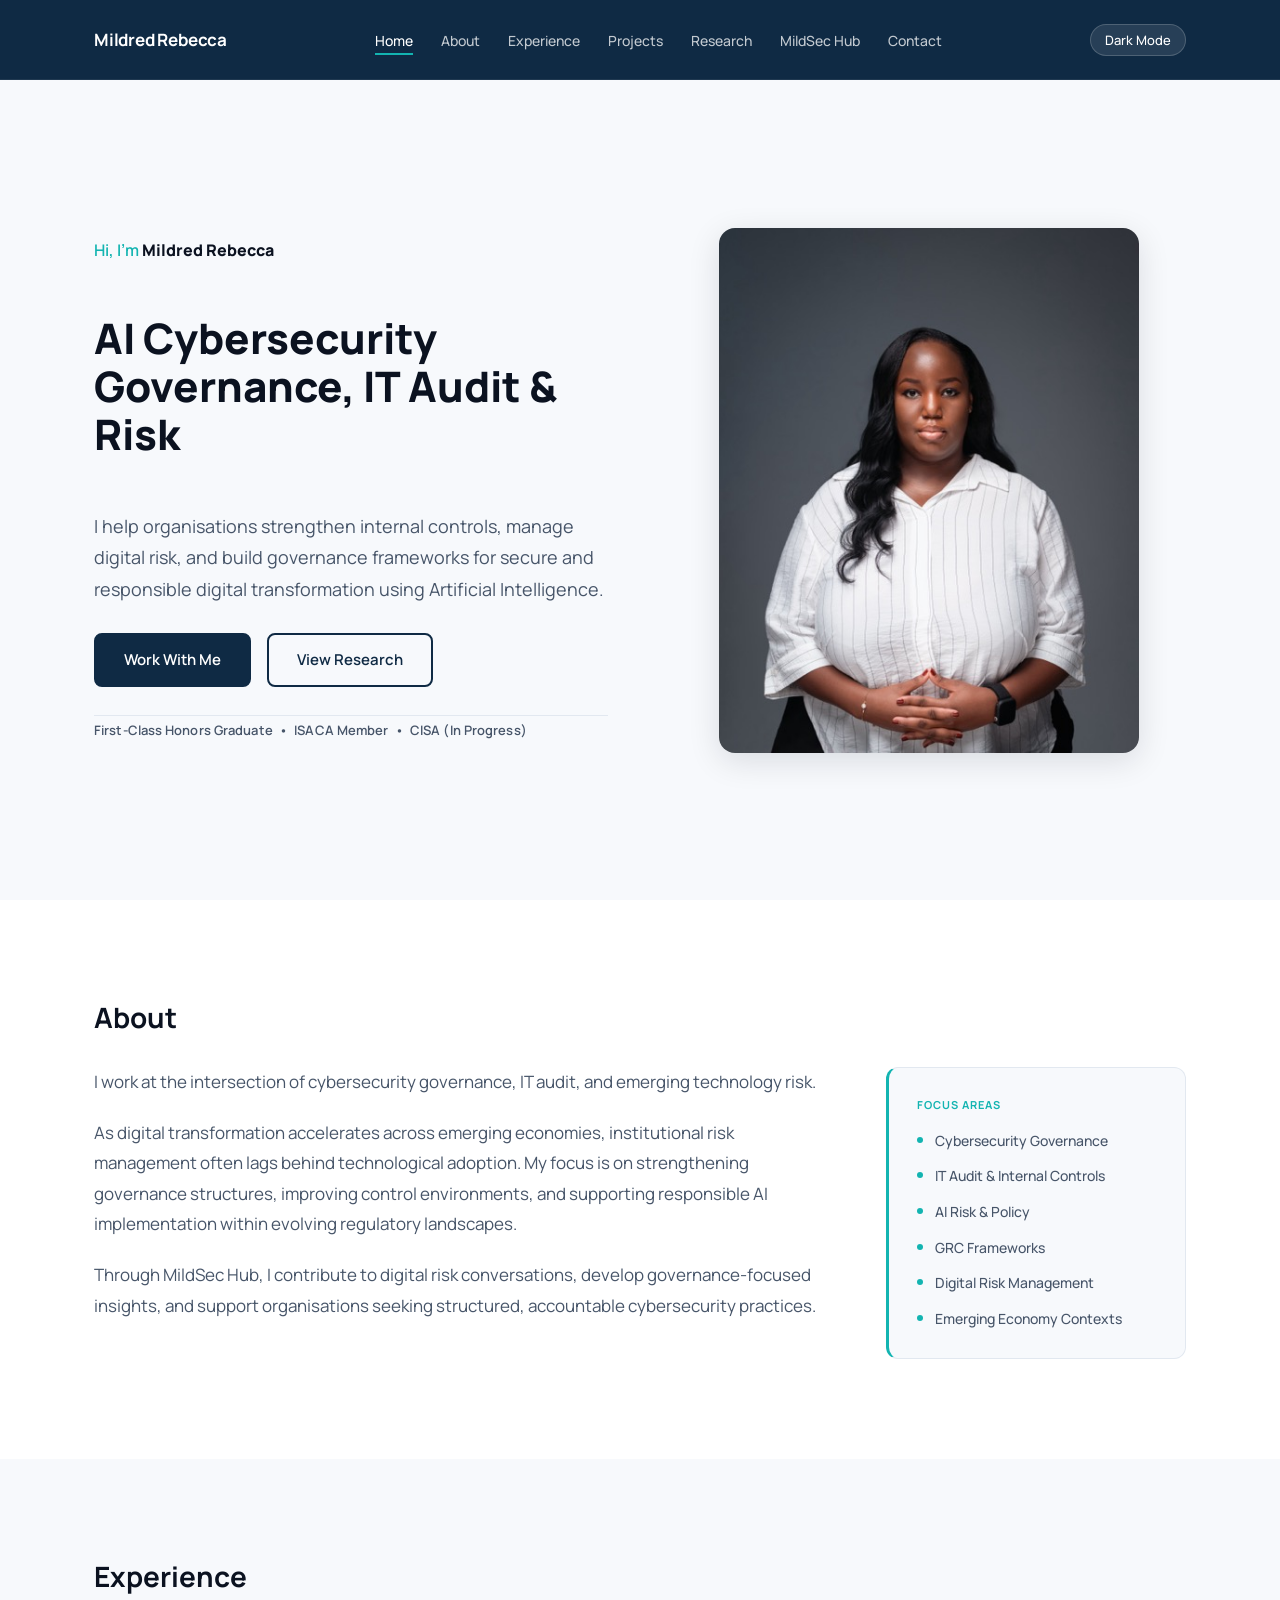
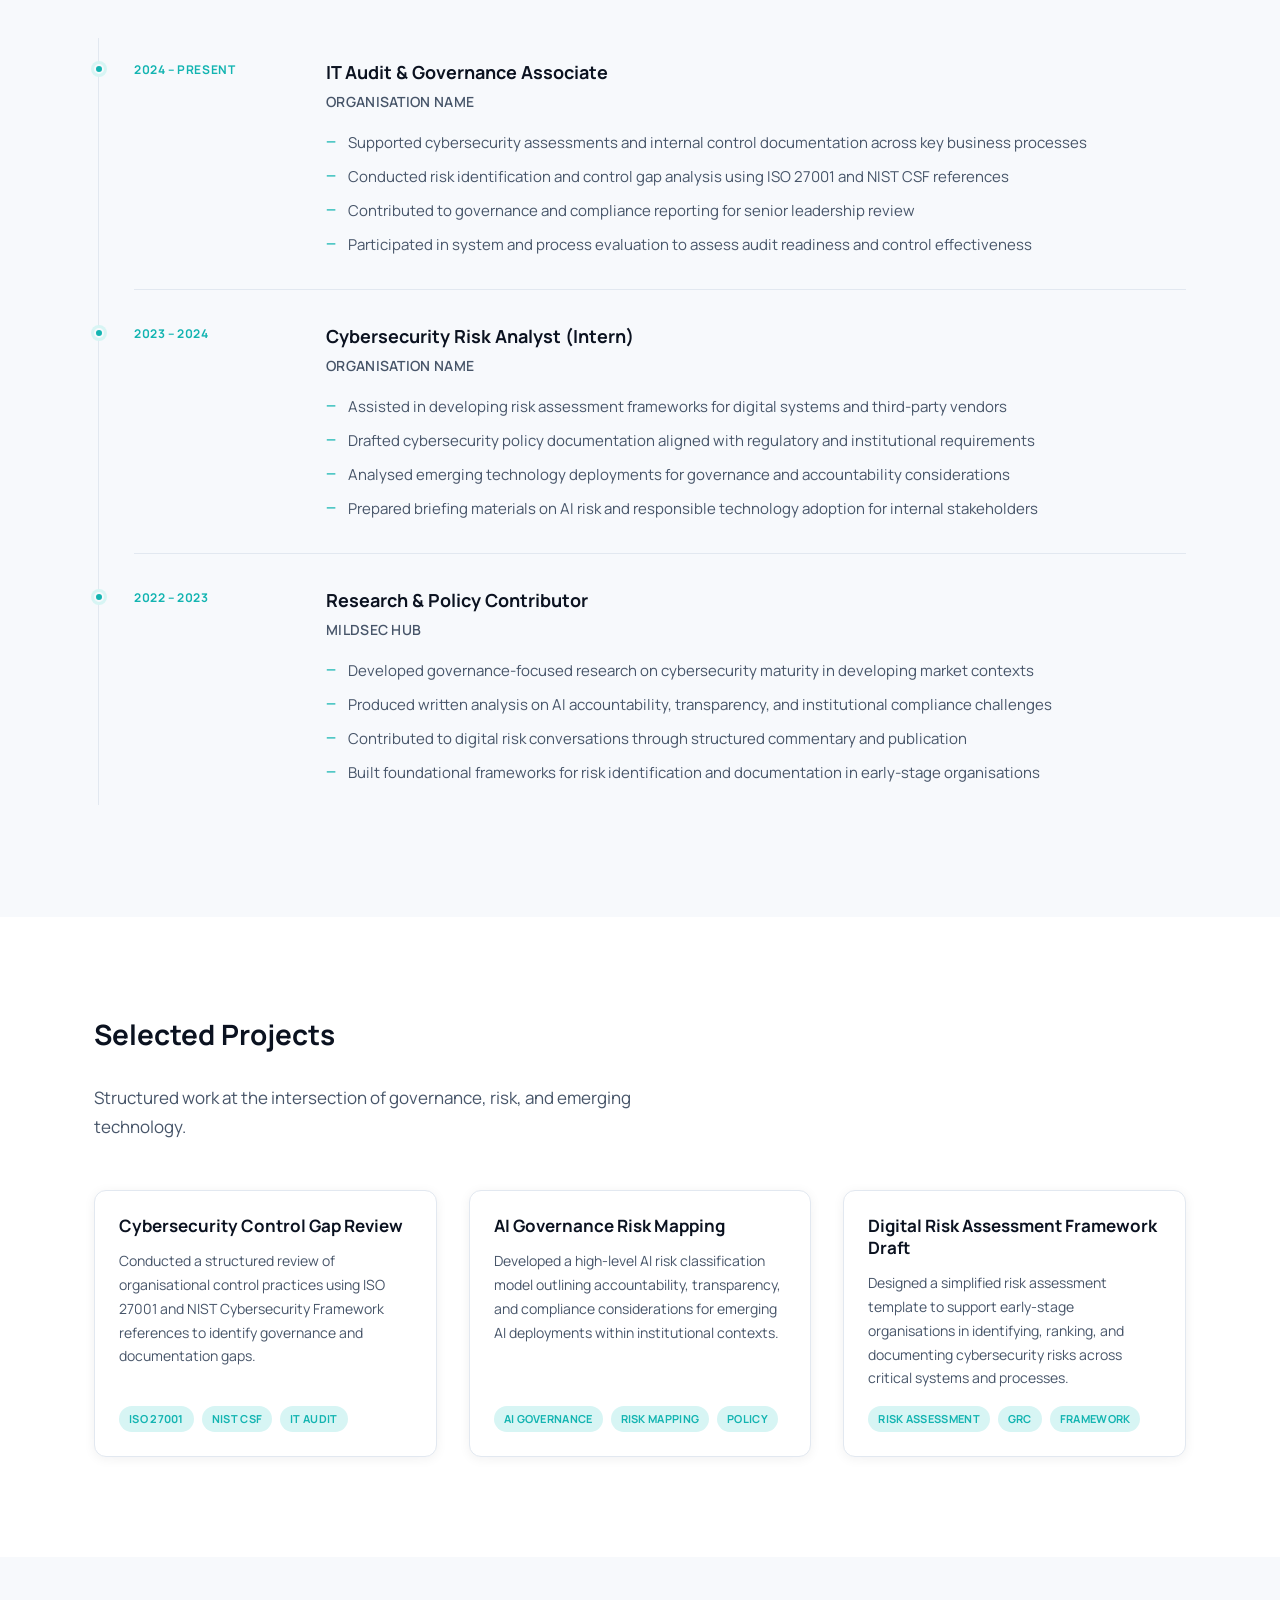
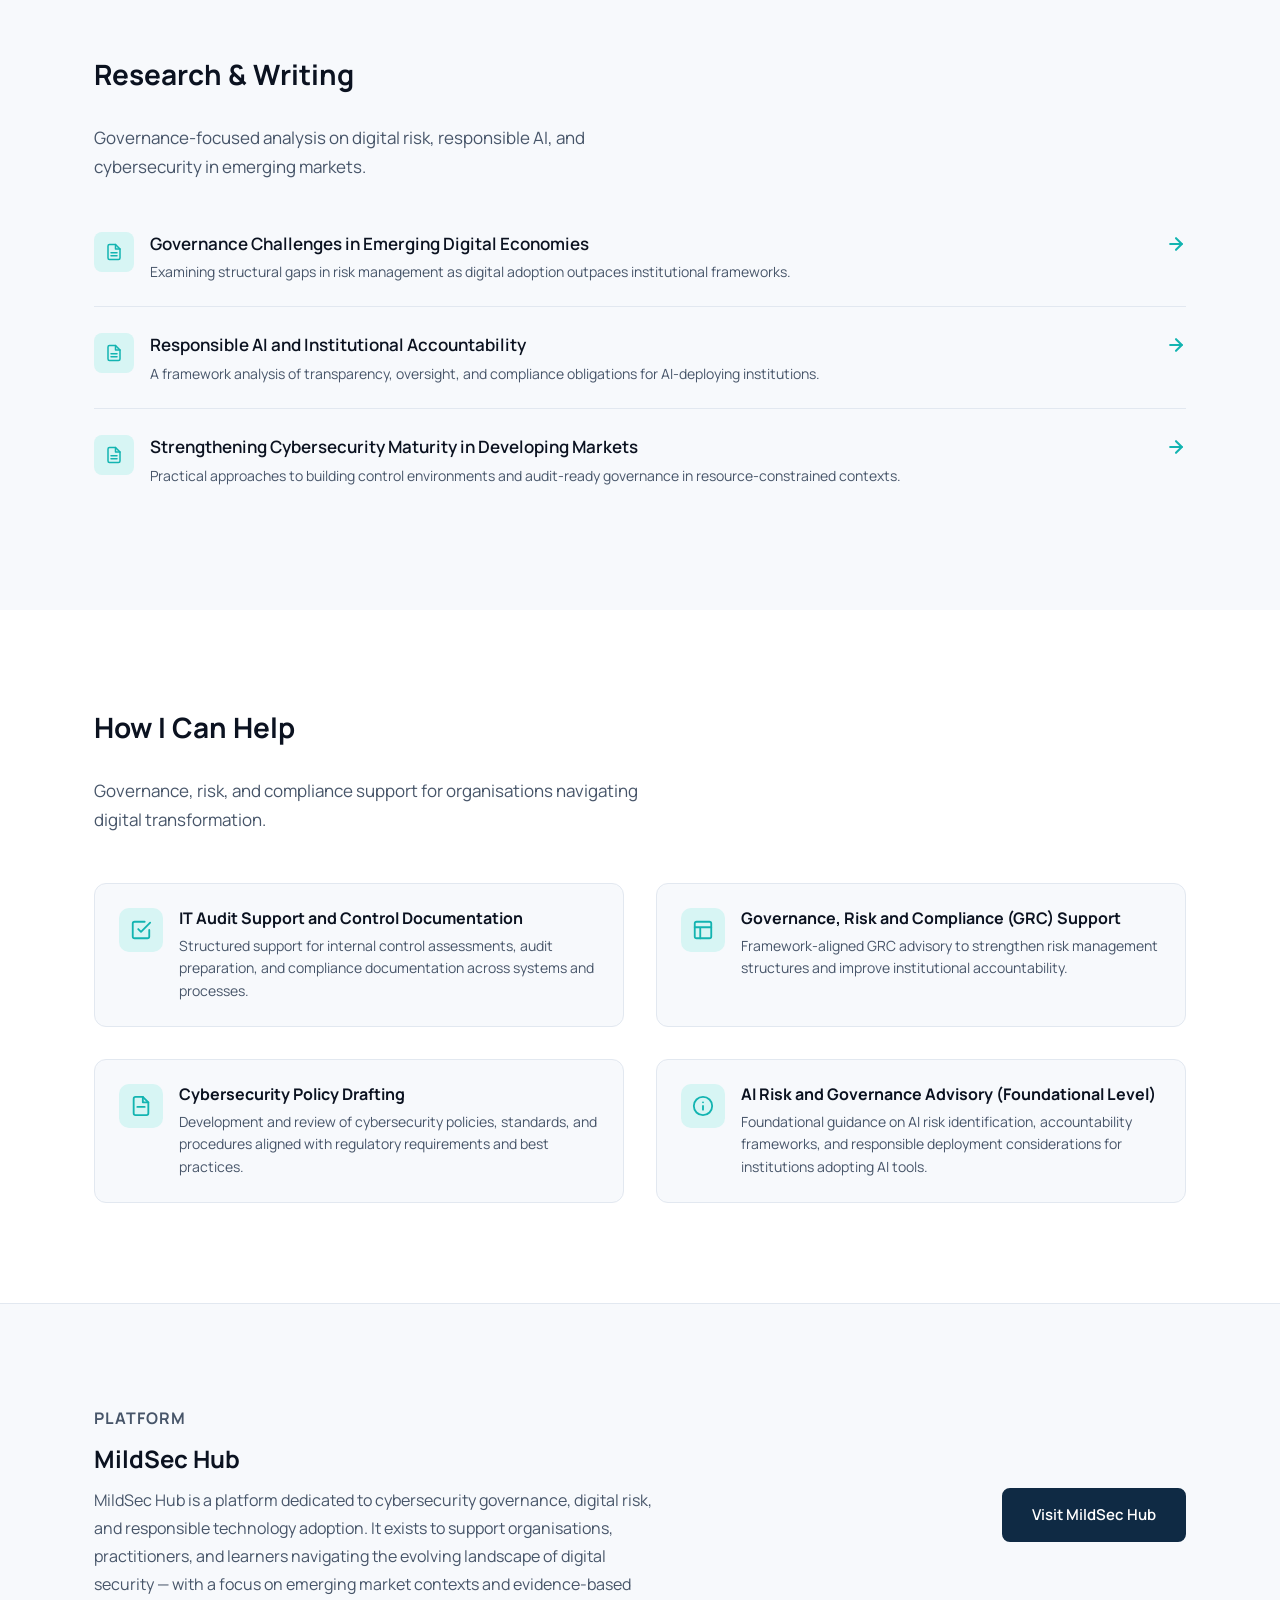
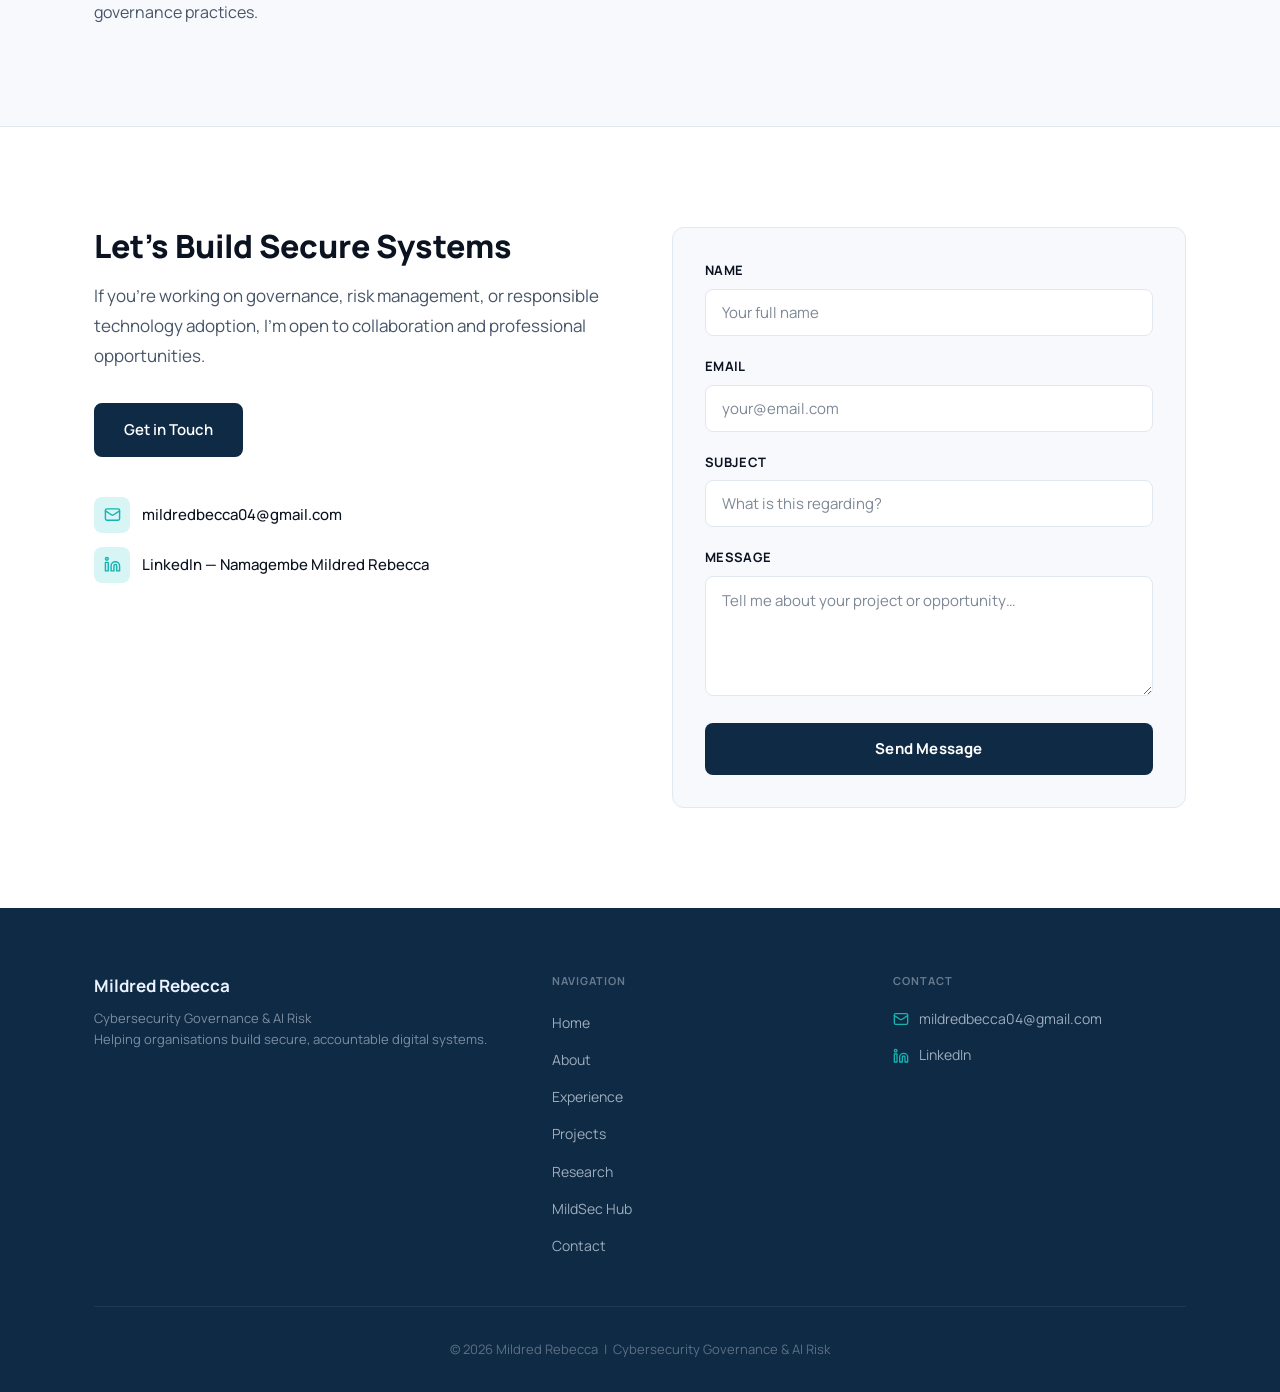
==== commit 1a81c78a: "feat: website polish" ====
--- a/index.html
+++ b/index.html
@@ -1,1047 +1,639 @@
-<!DOCTYPE html><!--  This site was created in Webflow. https://webflow.com  --><!--  Last Published: Mon Jan 05 2026 13:44:32 GMT+0000 (Coordinated Universal Time)  -->
-<html data-wf-page="695bbd720040f016636a8a04" data-wf-site="695bbd6f0040f016636a896a" lang="en">
+<!DOCTYPE html>
+<html lang="en" data-theme="light">
 <head>
   <meta charset="utf-8">
-  <title>MildSec - Cybersecurity & AI Governance</title>
-  <meta content="MildSec - Architecting East Africa's Secure Digital Future. Cybersecurity audits, AI governance, risk management, and digital security solutions by Namagembe Mildred Rebecca." name="description">
-  <meta content="MildSec - Cybersecurity & AI Governance" property="og:title">
-  <meta content="MildSec - Architecting East Africa's Secure Digital Future. Cybersecurity audits, AI governance, risk management, and digital security solutions by Namagembe Mildred Rebecca." property="og:description">
-  <meta content="https://uploads-ssl.webflow.com/65a8018fda31462b8275d73e/66cb0f6e7aa15f20b6b069fd_open-graph.jpg" property="og:image">
-  <meta content="MildSec - Cybersecurity & AI Governance" property="twitter:title">
-  <meta content="MildSec - Architecting East Africa's Secure Digital Future. Cybersecurity audits, AI governance, risk management, and digital security solutions by Namagembe Mildred Rebecca." property="twitter:description">
-  <meta content="https://uploads-ssl.webflow.com/65a8018fda31462b8275d73e/66cb0f6e7aa15f20b6b069fd_open-graph.jpg" property="twitter:image">
+  <title>Mildred Rebecca | Cybersecurity Governance & AI Risk</title>
+  <meta name="description" content="AI Cybersecurity Governance, IT Audit & Risk. Helping organisations strengthen internal controls, manage digital risk, and build governance frameworks for secure and responsible digital transformation.">
+  <meta property="og:title" content="Mildred Rebecca | Cybersecurity Governance & AI Risk">
+  <meta property="og:description" content="AI Cybersecurity Governance, IT Audit & Risk. Helping organisations strengthen internal controls, manage digital risk, and build governance frameworks for secure and responsible digital transformation.">
   <meta property="og:type" content="website">
-  <meta content="summary_large_image" name="twitter:card">
-  <meta content="width=device-width, initial-scale=1" name="viewport">
-  <meta content="Webflow" name="generator">
+  <meta name="twitter:card" content="summary_large_image">
+  <meta name="viewport" content="width=device-width, initial-scale=1">
+
+  <!-- Fonts -->
+  <link rel="preconnect" href="https://fonts.googleapis.com">
+  <link rel="preconnect" href="https://fonts.gstatic.com" crossorigin>
+  <link href="https://fonts.googleapis.com/css2?family=Manrope:wght@400;500;600;700;800&display=swap" rel="stylesheet">
+
+  <!-- Styles -->
   <link href="css/normalize.css" rel="stylesheet" type="text/css">
-  <link href="css/webflow.css" rel="stylesheet" type="text/css">
-  <link href="css/mildreds-website.webflow.css" rel="stylesheet" type="text/css">
   <link href="css/custom.css" rel="stylesheet" type="text/css">
-  <link href="https://fonts.googleapis.com" rel="preconnect">
-  <link href="https://fonts.gstatic.com" rel="preconnect" crossorigin="anonymous">
-  <script src="https://ajax.googleapis.com/ajax/libs/webfont/1.6.26/webfont.js" type="text/javascript"></script>
-  <script type="text/javascript">WebFont.load({  google: {    families: ["Archivo:300,regular,500,600,700,800"]  }});</script>
-  <script type="text/javascript">!function(o,c){var n=c.documentElement,t=" w-mod-";n.className+=t+"js",("ontouchstart"in o||o.DocumentTouch&&c instanceof DocumentTouch)&&(n.className+=t+"touch")}(window,document);</script>
+
+  <!-- Favicon -->
   <link href="images/favicon.png" rel="shortcut icon" type="image/x-icon">
   <link href="images/webclip.png" rel="apple-touch-icon">
 </head>
 <body>
-  <div class="page-wrapper">
-    <header class="header-section">
-      <div data-animation="default" data-collapse="medium" data-duration="400" data-easing="ease" data-easing2="ease" role="banner" class="header-navigation w-nav">
-        <div class="w-layout-blockcontainer container-1660 w-container">
-          <div class="navbar-wrapper">
-            <a href="index.html" aria-current="page" class="logo-area w-nav-brand w--current"><img loading="lazy" src="images/logo.svg" alt="Logo" class="logo-image"></a>
-            <nav role="navigation" class="nav-menu-wrapper w-nav-menu">
-              <ul role="list" class="header-navigation-list w-list-unstyled">
-                <li class="navigation-list-item">
-                  <a href="index.html" aria-current="page" class="nav-item-link w--current">Home</a>
-                </li>
-                <li class="navigation-list-item">
-                  <a href="about.html" class="nav-item-link">About Me</a>
-                </li>
-                <li class="navigation-list-item">
-                  <div data-delay="0" data-hover="false" class="nav-link-dropdown w-dropdown">
-                    <div class="dropdown-toggle w-dropdown-toggle">
-                      <div class="dropdown-text">Pages</div>
-                      <div class="menu-dropdown-arrow-icon w-icon-dropdown-toggle"></div>
-                    </div>
-                    <nav class="dropdown-menu-list w-dropdown-list">
-                      <a href="about.html" class="dropdown-menu-link w-dropdown-link">About Me</a>
-                      <a href="resume.html" class="dropdown-menu-link w-dropdown-link">My Resume</a>
-                      <a href="service.html" class="dropdown-menu-link w-dropdown-link">Services</a>
-                      <a href="project.html" class="dropdown-menu-link w-dropdown-link">Projects</a>
-                      <a href="blog.html" class="dropdown-menu-link w-dropdown-link">Blog</a>
-                      <a href="contact.html" class="dropdown-menu-link w-dropdown-link">Contact Me</a>
-                    </nav>
-                  </div>
-                </li>
-                
-                <li class="navigation-list-item">
-                  <a href="contact.html" class="nav-item-link">Contact</a>
-                </li>
-                <li class="navigation-list-item button-show-only-mobile">
-                  <a href="#" class="primary-button w-button">My Resume</a>
-                </li>
-                <li class="navigation-list-item button-show-only-mobile">
-                  <a href="#" class="outline-button w-button">Let’s Discuss</a>
-                </li>
-              </ul>
-            </nav>
-            <div class="header-right-action-wrap">
-              <div class="header-right-action">
-                <div class="header-button-block">
-                  <a href="resume.html" class="primary-button w-button">My Resume</a>
-                  <a href="contact.html" class="outline-button header-button w-button">Let's Discuss</a>
-                </div>
-                <div class="theme-toggle-wrapper">
-                  <span class="theme-icon moon">🌙</span>
-                  <div class="theme-toggle" id="theme-toggle" role="button" aria-label="Toggle dark/light mode">
-                    <div class="theme-toggle-slider"></div>
-                  </div>
-                  <span class="theme-icon sun">☀️</span>
-                </div>
+
+  <!-- ============================================================
+       NAVBAR
+       ============================================================ -->
+  <header class="navbar">
+    <div class="container">
+      <div class="nav-inner">
+        <!-- Brand -->
+        <a href="#home" class="nav-brand">Mildred Rebecca</a>
+
+        <!-- Desktop Links -->
+        <nav>
+          <ul class="nav-links">
+            <li><a href="#home" class="active">Home</a></li>
+            <li><a href="#about">About</a></li>
+            <li><a href="#experience">Experience</a></li>
+            <li><a href="#projects">Projects</a></li>
+            <li><a href="#research">Research</a></li>
+            <li><a href="#mildsec">MildSec Hub</a></li>
+            <li><a href="#contact">Contact</a></li>
+          </ul>
+        </nav>
+
+        <!-- Actions -->
+        <div class="nav-actions">
+          <button class="theme-toggle-btn" id="themeToggle" aria-label="Toggle dark mode">
+            <span id="themeLabel">Dark Mode</span>
+          </button>
+          <button class="hamburger" id="hamburger" aria-label="Open menu" aria-expanded="false">
+            <span></span>
+            <span></span>
+            <span></span>
+          </button>
+        </div>
+      </div>
+    </div>
+
+    <!-- Mobile Menu -->
+    <div class="mobile-menu" id="mobileMenu" aria-hidden="true">
+      <a href="#home">Home</a>
+      <a href="#about">About</a>
+      <a href="#experience">Experience</a>
+      <a href="#projects">Projects</a>
+      <a href="#research">Research</a>
+      <a href="#mildsec">MildSec Hub</a>
+      <a href="#contact">Contact</a>
+    </div>
+  </header>
+
+
+  <!-- ============================================================
+       1. HERO
+       ============================================================ -->
+  <section id="home" class="hero-section">
+    <div class="container">
+      <div class="hero-grid">
+
+        <!-- Left Column -->
+        <div class="hero-left">
+          <p class="hero-greeting">Hi, I'm <strong>Mildred Rebecca</strong></p>
+          <h1>AI Cybersecurity Governance, IT Audit &amp; Risk</h1>
+
+          <p class="hero-subheading">
+            I help organisations strengthen internal controls, manage digital risk, and build governance frameworks for secure and responsible digital transformation using Artificial Intelligence.
+          </p>
+
+          <div class="hero-buttons">
+            <a href="#contact" class="btn-primary">Work With Me</a>
+            <a href="#research" class="btn-outline">View Research</a>
+          </div>
+
+          <p class="hero-creds">
+            First-Class Honors Graduate &nbsp;&bull;&nbsp; ISACA Member &nbsp;&bull;&nbsp; CISA (In Progress)
+          </p>
+        </div>
+
+        <!-- Right Column -->
+        <div class="hero-right">
+          <img class="hero-image" src="images/hero-front-new.jpg" alt="Mildred Rebecca">
+        </div>
+
+      </div>
+    </div>
+  </section>
+
+
+  <!-- ============================================================
+       2. ABOUT
+       ============================================================ -->
+  <section id="about" class="about-section section-padding">
+    <div class="container">
+      <h2 class="section-title">About</h2>
+
+      <div class="about-grid">
+        <!-- Text Left -->
+        <div class="about-text">
+          <p>
+            I work at the intersection of cybersecurity governance, IT audit, and emerging technology risk.
+          </p>
+          <p>
+            As digital transformation accelerates across emerging economies, institutional risk management often lags behind technological adoption. My focus is on strengthening governance structures, improving control environments, and supporting responsible AI implementation within evolving regulatory landscapes.
+          </p>
+          <p>
+            Through MildSec Hub, I contribute to digital risk conversations, develop governance-focused insights, and support organisations seeking structured, accountable cybersecurity practices.
+          </p>
+        </div>
+
+        <!-- Highlight Box Right -->
+        <div class="about-highlight-box">
+          <p class="about-highlight-label">Focus Areas</p>
+          <ul class="about-highlight-list">
+            <li>Cybersecurity Governance</li>
+            <li>IT Audit &amp; Internal Controls</li>
+            <li>AI Risk &amp; Policy</li>
+            <li>GRC Frameworks</li>
+            <li>Digital Risk Management</li>
+            <li>Emerging Economy Contexts</li>
+          </ul>
+        </div>
+      </div>
+    </div>
+  </section>
+
+
+  <!-- ============================================================
+       3. EXPERIENCE
+       ============================================================ -->
+  <section id="experience" class="experience-section section-padding">
+    <div class="container">
+      <h2 class="section-title">Experience</h2>
+
+      <div class="timeline">
+
+        <!-- Role 1 -->
+        <div class="timeline-item">
+          <div class="timeline-date">2024 – Present</div>
+          <div class="timeline-content">
+            <div class="timeline-role">IT Audit & Governance Associate</div>
+            <div class="timeline-org">Organisation Name</div>
+            <ul class="timeline-bullets">
+              <li>Supported cybersecurity assessments and internal control documentation across key business processes</li>
+              <li>Conducted risk identification and control gap analysis using ISO 27001 and NIST CSF references</li>
+              <li>Contributed to governance and compliance reporting for senior leadership review</li>
+              <li>Participated in system and process evaluation to assess audit readiness and control effectiveness</li>
+            </ul>
+          </div>
+        </div>
+
+        <!-- Role 2 -->
+        <div class="timeline-item">
+          <div class="timeline-date">2023 – 2024</div>
+          <div class="timeline-content">
+            <div class="timeline-role">Cybersecurity Risk Analyst (Intern)</div>
+            <div class="timeline-org">Organisation Name</div>
+            <ul class="timeline-bullets">
+              <li>Assisted in developing risk assessment frameworks for digital systems and third-party vendors</li>
+              <li>Drafted cybersecurity policy documentation aligned with regulatory and institutional requirements</li>
+              <li>Analysed emerging technology deployments for governance and accountability considerations</li>
+              <li>Prepared briefing materials on AI risk and responsible technology adoption for internal stakeholders</li>
+            </ul>
+          </div>
+        </div>
+
+        <!-- Role 3 -->
+        <div class="timeline-item">
+          <div class="timeline-date">2022 – 2023</div>
+          <div class="timeline-content">
+            <div class="timeline-role">Research & Policy Contributor</div>
+            <div class="timeline-org">MildSec Hub</div>
+            <ul class="timeline-bullets">
+              <li>Developed governance-focused research on cybersecurity maturity in developing market contexts</li>
+              <li>Produced written analysis on AI accountability, transparency, and institutional compliance challenges</li>
+              <li>Contributed to digital risk conversations through structured commentary and publication</li>
+              <li>Built foundational frameworks for risk identification and documentation in early-stage organisations</li>
+            </ul>
+          </div>
+        </div>
+
+      </div>
+    </div>
+  </section>
+
+
+  <!-- ============================================================
+       4. SELECTED PROJECTS
+       ============================================================ -->
+  <section id="projects" class="projects-section section-padding">
+    <div class="container">
+      <h2 class="section-title">Selected Projects</h2>
+      <p class="section-intro">Structured work at the intersection of governance, risk, and emerging technology.</p>
+
+      <div class="projects-grid">
+
+        <!-- Project 1 -->
+        <div class="project-card">
+          <h3>Cybersecurity Control Gap Review</h3>
+          <p>
+            Conducted a structured review of organisational control practices using ISO 27001 and NIST Cybersecurity Framework references to identify governance and documentation gaps.
+          </p>
+          <div class="project-tags">
+            <span class="tag">ISO 27001</span>
+            <span class="tag">NIST CSF</span>
+            <span class="tag">IT Audit</span>
+          </div>
+        </div>
+
+        <!-- Project 2 -->
+        <div class="project-card">
+          <h3>AI Governance Risk Mapping</h3>
+          <p>
+            Developed a high-level AI risk classification model outlining accountability, transparency, and compliance considerations for emerging AI deployments within institutional contexts.
+          </p>
+          <div class="project-tags">
+            <span class="tag">AI Governance</span>
+            <span class="tag">Risk Mapping</span>
+            <span class="tag">Policy</span>
+          </div>
+        </div>
+
+        <!-- Project 3 -->
+        <div class="project-card">
+          <h3>Digital Risk Assessment Framework Draft</h3>
+          <p>
+            Designed a simplified risk assessment template to support early-stage organisations in identifying, ranking, and documenting cybersecurity risks across critical systems and processes.
+          </p>
+          <div class="project-tags">
+            <span class="tag">Risk Assessment</span>
+            <span class="tag">GRC</span>
+            <span class="tag">Framework</span>
+          </div>
+        </div>
+
+      </div>
+    </div>
+  </section>
+
+
+  <!-- ============================================================
+       5. RESEARCH & WRITING
+       ============================================================ -->
+  <section id="research" class="research-section section-padding">
+    <div class="container">
+      <h2 class="section-title">Research &amp; Writing</h2>
+      <p class="section-intro">Governance-focused analysis on digital risk, responsible AI, and cybersecurity in emerging markets.</p>
+
+      <div class="research-list">
+
+        <!-- Item 1 -->
+        <a href="#" class="research-item">
+          <div class="research-icon">
+            <svg xmlns="http://www.w3.org/2000/svg" viewBox="0 0 24 24" fill="none" stroke="currentColor" stroke-width="2" stroke-linecap="round" stroke-linejoin="round">
+              <path d="M14 2H6a2 2 0 0 0-2 2v16a2 2 0 0 0 2 2h12a2 2 0 0 0 2-2V8z"/>
+              <polyline points="14 2 14 8 20 8"/>
+              <line x1="16" y1="13" x2="8" y2="13"/>
+              <line x1="16" y1="17" x2="8" y2="17"/>
+            </svg>
+          </div>
+          <div class="research-body">
+            <div class="research-title">Governance Challenges in Emerging Digital Economies</div>
+            <div class="research-desc">Examining structural gaps in risk management as digital adoption outpaces institutional frameworks.</div>
+          </div>
+          <svg class="research-arrow" xmlns="http://www.w3.org/2000/svg" viewBox="0 0 24 24" fill="none" stroke="currentColor" stroke-width="2.5" stroke-linecap="round" stroke-linejoin="round">
+            <line x1="5" y1="12" x2="19" y2="12"/>
+            <polyline points="12 5 19 12 12 19"/>
+          </svg>
+        </a>
+
+        <!-- Item 2 -->
+        <a href="#" class="research-item">
+          <div class="research-icon">
+            <svg xmlns="http://www.w3.org/2000/svg" viewBox="0 0 24 24" fill="none" stroke="currentColor" stroke-width="2" stroke-linecap="round" stroke-linejoin="round">
+              <path d="M14 2H6a2 2 0 0 0-2 2v16a2 2 0 0 0 2 2h12a2 2 0 0 0 2-2V8z"/>
+              <polyline points="14 2 14 8 20 8"/>
+              <line x1="16" y1="13" x2="8" y2="13"/>
+              <line x1="16" y1="17" x2="8" y2="17"/>
+            </svg>
+          </div>
+          <div class="research-body">
+            <div class="research-title">Responsible AI and Institutional Accountability</div>
+            <div class="research-desc">A framework analysis of transparency, oversight, and compliance obligations for AI-deploying institutions.</div>
+          </div>
+          <svg class="research-arrow" xmlns="http://www.w3.org/2000/svg" viewBox="0 0 24 24" fill="none" stroke="currentColor" stroke-width="2.5" stroke-linecap="round" stroke-linejoin="round">
+            <line x1="5" y1="12" x2="19" y2="12"/>
+            <polyline points="12 5 19 12 12 19"/>
+          </svg>
+        </a>
+
+        <!-- Item 3 -->
+        <a href="#" class="research-item">
+          <div class="research-icon">
+            <svg xmlns="http://www.w3.org/2000/svg" viewBox="0 0 24 24" fill="none" stroke="currentColor" stroke-width="2" stroke-linecap="round" stroke-linejoin="round">
+              <path d="M14 2H6a2 2 0 0 0-2 2v16a2 2 0 0 0 2 2h12a2 2 0 0 0 2-2V8z"/>
+              <polyline points="14 2 14 8 20 8"/>
+              <line x1="16" y1="13" x2="8" y2="13"/>
+              <line x1="16" y1="17" x2="8" y2="17"/>
+            </svg>
+          </div>
+          <div class="research-body">
+            <div class="research-title">Strengthening Cybersecurity Maturity in Developing Markets</div>
+            <div class="research-desc">Practical approaches to building control environments and audit-ready governance in resource-constrained contexts.</div>
+          </div>
+          <svg class="research-arrow" xmlns="http://www.w3.org/2000/svg" viewBox="0 0 24 24" fill="none" stroke="currentColor" stroke-width="2.5" stroke-linecap="round" stroke-linejoin="round">
+            <line x1="5" y1="12" x2="19" y2="12"/>
+            <polyline points="12 5 19 12 12 19"/>
+          </svg>
+        </a>
+
+      </div>
+    </div>
+  </section>
+
+
+  <!-- ============================================================
+       6. HOW I CAN HELP (SERVICES)
+       ============================================================ -->
+  <section id="services" class="services-section section-padding">
+    <div class="container">
+      <h2 class="section-title">How I Can Help</h2>
+      <p class="section-intro">Governance, risk, and compliance support for organisations navigating digital transformation.</p>
+
+      <div class="services-grid">
+
+        <!-- Service 1 -->
+        <div class="service-item">
+          <div class="service-icon">
+            <svg xmlns="http://www.w3.org/2000/svg" viewBox="0 0 24 24" fill="none" stroke="currentColor" stroke-width="2" stroke-linecap="round" stroke-linejoin="round">
+              <path d="M9 11l3 3L22 4"/>
+              <path d="M21 12v7a2 2 0 0 1-2 2H5a2 2 0 0 1-2-2V5a2 2 0 0 1 2-2h11"/>
+            </svg>
+          </div>
+          <div class="service-body">
+            <h3>IT Audit Support and Control Documentation</h3>
+            <p>Structured support for internal control assessments, audit preparation, and compliance documentation across systems and processes.</p>
+          </div>
+        </div>
+
+        <!-- Service 2 -->
+        <div class="service-item">
+          <div class="service-icon">
+            <svg xmlns="http://www.w3.org/2000/svg" viewBox="0 0 24 24" fill="none" stroke="currentColor" stroke-width="2" stroke-linecap="round" stroke-linejoin="round">
+              <rect x="3" y="3" width="18" height="18" rx="2"/>
+              <path d="M3 9h18M9 21V9"/>
+            </svg>
+          </div>
+          <div class="service-body">
+            <h3>Governance, Risk and Compliance (GRC) Support</h3>
+            <p>Framework-aligned GRC advisory to strengthen risk management structures and improve institutional accountability.</p>
+          </div>
+        </div>
+
+        <!-- Service 3 -->
+        <div class="service-item">
+          <div class="service-icon">
+            <svg xmlns="http://www.w3.org/2000/svg" viewBox="0 0 24 24" fill="none" stroke="currentColor" stroke-width="2" stroke-linecap="round" stroke-linejoin="round">
+              <path d="M14 2H6a2 2 0 0 0-2 2v16a2 2 0 0 0 2 2h12a2 2 0 0 0 2-2V8z"/>
+              <polyline points="14 2 14 8 20 8"/>
+              <line x1="16" y1="13" x2="8" y2="13"/>
+            </svg>
+          </div>
+          <div class="service-body">
+            <h3>Cybersecurity Policy Drafting</h3>
+            <p>Development and review of cybersecurity policies, standards, and procedures aligned with regulatory requirements and best practices.</p>
+          </div>
+        </div>
+
+        <!-- Service 4 -->
+        <div class="service-item">
+          <div class="service-icon">
+            <svg xmlns="http://www.w3.org/2000/svg" viewBox="0 0 24 24" fill="none" stroke="currentColor" stroke-width="2" stroke-linecap="round" stroke-linejoin="round">
+              <circle cx="12" cy="12" r="10"/>
+              <path d="M12 16v-4M12 8h.01"/>
+            </svg>
+          </div>
+          <div class="service-body">
+            <h3>AI Risk and Governance Advisory (Foundational Level)</h3>
+            <p>Foundational guidance on AI risk identification, accountability frameworks, and responsible deployment considerations for institutions adopting AI tools.</p>
+          </div>
+        </div>
+
+      </div>
+    </div>
+  </section>
+
+
+  <!-- ============================================================
+       7. MILDSEC HUB
+       ============================================================ -->
+  <section id="mildsec" class="mildsec-section section-padding">
+    <div class="container">
+      <div class="mildsec-inner">
+
+        <div class="mildsec-text">
+          <p class="mildsec-label">Platform</p>
+          <h2>MildSec Hub</h2>
+          <p>
+            MildSec Hub is a platform dedicated to cybersecurity governance, digital risk, and responsible technology adoption. It exists to support organisations, practitioners, and learners navigating the evolving landscape of digital security — with a focus on emerging market contexts and evidence-based governance practices.
+          </p>
+        </div>
+
+        <div>
+          <a href="#" class="btn-primary">Visit MildSec Hub</a>
+        </div>
+
+      </div>
+    </div>
+  </section>
+
+
+  <!-- ============================================================
+       8. CONTACT
+       ============================================================ -->
+  <section id="contact" class="contact-section section-padding">
+    <div class="container">
+      <div class="contact-inner">
+
+        <!-- Left -->
+        <div class="contact-left">
+          <h2>Let's Build Secure Systems</h2>
+          <p>
+            If you're working on governance, risk management, or responsible technology adoption, I'm open to collaboration and professional opportunities.
+          </p>
+
+          <div class="contact-action">
+            <a href="mailto:mildredbecca04@gmail.com" class="btn-primary">Get in Touch</a>
+          </div>
+
+          <div class="contact-links">
+            <!-- Email -->
+            <a href="mailto:mildredbecca04@gmail.com" class="contact-link">
+              <div class="contact-link-icon">
+                <svg xmlns="http://www.w3.org/2000/svg" viewBox="0 0 24 24" fill="none" stroke="currentColor" stroke-width="2" stroke-linecap="round" stroke-linejoin="round">
+                  <rect x="2" y="4" width="20" height="16" rx="2"/>
+                  <path d="m22 7-8.97 5.7a1.94 1.94 0 0 1-2.06 0L2 7"/>
+                </svg>
               </div>
-              <div class="menu-button w-nav-button">
-                <div class="hamburger-menu-icon w-icon-nav-menu"></div>
+              mildredbecca04@gmail.com
+            </a>
+
+            <!-- LinkedIn -->
+            <a href="https://www.linkedin.com/in/namagembe-mildred-rebecca" target="_blank" rel="noopener noreferrer" class="contact-link">
+              <div class="contact-link-icon">
+                <svg xmlns="http://www.w3.org/2000/svg" viewBox="0 0 24 24" fill="none" stroke="currentColor" stroke-width="2" stroke-linecap="round" stroke-linejoin="round">
+                  <path d="M16 8a6 6 0 0 1 6 6v7h-4v-7a2 2 0 0 0-2-2 2 2 0 0 0-2 2v7h-4v-7a6 6 0 0 1 6-6z"/>
+                  <rect x="2" y="9" width="4" height="12"/>
+                  <circle cx="4" cy="4" r="2"/>
+                </svg>
               </div>
+              LinkedIn — Namagembe Mildred Rebecca
+            </a>
+          </div>
+        </div>
+
+        <!-- Right: Form -->
+        <div class="contact-form-wrapper">
+          <form>
+            <div class="form-group">
+              <label for="contact-name">Name</label>
+              <input type="text" id="contact-name" name="name" placeholder="Your full name" required>
             </div>
-          </div>
-        </div>
-      </div>
-    </header>
-    <section class="hero-section">
-      <div class="hero-wrapper">
-        <div class="w-layout-blockcontainer container w-container">
-          <div class="hero-content-and-image-block-wrap">
-            <div class="hero-content-block">
-              <div class="overflow-hidden">
-                <div data-w-id="03c6bd4d-a5a1-0c4a-6f1a-dadb3dc63d90" style="-webkit-transform:translate3d(0, 130%, 0) scale3d(1, 1, 1) rotateX(0) rotateY(0) rotateZ(0) skew(-10deg, 6deg);-moz-transform:translate3d(0, 130%, 0) scale3d(1, 1, 1) rotateX(0) rotateY(0) rotateZ(0) skew(-10deg, 6deg);-ms-transform:translate3d(0, 130%, 0) scale3d(1, 1, 1) rotateX(0) rotateY(0) rotateZ(0) skew(-10deg, 6deg);transform:translate3d(0, 130%, 0) scale3d(1, 1, 1) rotateX(0) rotateY(0) rotateZ(0) skew(-10deg, 6deg)" class="section-subtitle-wrapper hero-subtitle-block"><img src="images/start_1start.png" loading="lazy" alt="Section Subtitle Image" class="section-subtitle-image">
-                  <div class="section-subtitle hero-subtitle">From Kampala, Uganda</div><img src="images/start_1start.png" loading="lazy" alt="Section Subtitle Image" class="section-subtitle-image">
-                </div>
-              </div>
-              <div class="hero-title-block">
-                <h1 data-w-id="8845458e-b9cb-d40f-ca60-7beaa273a0e5" style="-webkit-transform:translate3d(0, 130%, 0) scale3d(1, 1, 1) rotateX(0) rotateY(0) rotateZ(0) skew(-10deg, 6deg);-moz-transform:translate3d(0, 130%, 0) scale3d(1, 1, 1) rotateX(0) rotateY(0) rotateZ(0) skew(-10deg, 6deg);-ms-transform:translate3d(0, 130%, 0) scale3d(1, 1, 1) rotateX(0) rotateY(0) rotateZ(0) skew(-10deg, 6deg);transform:translate3d(0, 130%, 0) scale3d(1, 1, 1) rotateX(0) rotateY(0) rotateZ(0) skew(-10deg, 6deg)" class="hero-title">Hi, I'm -<br>Mildred</h1>
-                <h2 data-w-id="1492fc34-f04c-a7ec-b5ef-c2f4d1f8df2c" style="-webkit-transform:translate3d(0, 130%, 0) scale3d(1, 1, 1) rotateX(0) rotateY(0) rotateZ(0) skew(-10deg, 6deg);-moz-transform:translate3d(0, 130%, 0) scale3d(1, 1, 1) rotateX(0) rotateY(0) rotateZ(0) skew(-10deg, 6deg);-ms-transform:translate3d(0, 130%, 0) scale3d(1, 1, 1) rotateX(0) rotateY(0) rotateZ(0) skew(-10deg, 6deg);transform:translate3d(0, 130%, 0) scale3d(1, 1, 1) rotateX(0) rotateY(0) rotateZ(0) skew(-10deg, 6deg)" class="hero-my-position-title">Cybersecurity & AI Governance | Stanford</h2>
-              </div>
-              <div class="hero-contact-info-block">
-                <div data-w-id="220de3c5-5075-39a5-0216-c36074cc15fe" style="-webkit-transform:translate3d(0, 130%, 0) scale3d(1, 1, 1) rotateX(0) rotateY(0) rotateZ(0) skew(-10deg, 6deg);-moz-transform:translate3d(0, 130%, 0) scale3d(1, 1, 1) rotateX(0) rotateY(0) rotateZ(0) skew(-10deg, 6deg);-ms-transform:translate3d(0, 130%, 0) scale3d(1, 1, 1) rotateX(0) rotateY(0) rotateZ(0) skew(-10deg, 6deg);transform:translate3d(0, 130%, 0) scale3d(1, 1, 1) rotateX(0) rotateY(0) rotateZ(0) skew(-10deg, 6deg)" class="hero-single-contact-info-block">
-                  <div class="hero-contact-icon-block"><img src="images/phone-icon_1phone-icon.png" loading="lazy" alt="Hero Contact Icon" class="hero-contact-icon"></div>
-                  <div class="hero-contact-info-content-block">
-                    <div class="hero-contact-info-content-label">Currently At:</div>
-                    <div class="hero-contact-info-content-value">Stanford University</div>
-                  </div>
-                </div>
-                <div data-w-id="220de3c5-5075-39a5-0216-c36074cc1606" style="-webkit-transform:translate3d(0, 130%, 0) scale3d(1, 1, 1) rotateX(0) rotateY(0) rotateZ(0) skew(-10deg, 6deg);-moz-transform:translate3d(0, 130%, 0) scale3d(1, 1, 1) rotateX(0) rotateY(0) rotateZ(0) skew(-10deg, 6deg);-ms-transform:translate3d(0, 130%, 0) scale3d(1, 1, 1) rotateX(0) rotateY(0) rotateZ(0) skew(-10deg, 6deg);transform:translate3d(0, 130%, 0) scale3d(1, 1, 1) rotateX(0) rotateY(0) rotateZ(0) skew(-10deg, 6deg)" class="hero-single-contact-info-block">
-                  <div class="hero-contact-icon-block"><img src="images/mail-icon_1mail-icon.png" loading="lazy" alt="Hero Contact Icon" class="hero-contact-icon"></div>
-                  <div class="hero-contact-info-content-block">
-                    <div class="hero-contact-info-content-label">Email Me:</div>
-                    <div class="hero-contact-info-content-value">mildredbecca04@gmail.com</div>
-                  </div>
-                </div>
-              </div>
-              <div data-w-id="220de3c5-5075-39a5-0216-c36074cc160e" style="opacity:0" class="hero-action-block">
-                <a href="project.html" class="primary-button w-button">View My Services</a>
-              </div>
+            <div class="form-group">
+              <label for="contact-email">Email</label>
+              <input type="email" id="contact-email" name="email" placeholder="your@email.com" required>
             </div>
-            <div class="hero-image-block"><img class="hero-front-image" src="images/hero-front-new.jpg" alt="Hero Front Image" style="opacity:0" sizes="(max-width: 565px) 100vw, 565px" data-w-id="220de3c5-5075-39a5-0216-c36074cc1612" loading="lazy" srcset="images/hero-front-new-p-500.jpg 500w, images/hero-front-new.jpg 565w"><img src="images/hero-front-shape.png" loading="lazy" sizes="(max-width: 767px) 100vw, (max-width: 991px) 728px, 767px" srcset="images/hero-front-shape-p-500.png 500w, images/hero-front-shape.png 767w" alt="Hero Front Shape Image" class="hero-front-shape-image"></div>
-            <div class="hero-funfact-block">
-              <div class="single-funfact-block">
-                <div class="whole-counter">
-                  <div class="counter-marque">
-                    <div style="-webkit-transform:translate3d(0, 0%, 0) scale3d(1, 1, 1) rotateX(0) rotateY(0) rotateZ(0) skew(0, 0);-moz-transform:translate3d(0, 0%, 0) scale3d(1, 1, 1) rotateX(0) rotateY(0) rotateZ(0) skew(0, 0);-ms-transform:translate3d(0, 0%, 0) scale3d(1, 1, 1) rotateX(0) rotateY(0) rotateZ(0) skew(0, 0);transform:translate3d(0, 0%, 0) scale3d(1, 1, 1) rotateX(0) rotateY(0) rotateZ(0) skew(0, 0)" class="counter-train">
-                      <div class="funfact-number">0</div>
-                      <div class="funfact-number">1</div>
-                      <div class="funfact-number">2</div>
-                      <div class="funfact-number">3</div>
-                      <div class="funfact-number">4</div>
-                      <div class="funfact-number">5</div>
-                      <div class="funfact-number">6</div>
-                      <div class="funfact-number">7</div>
-                      <div class="funfact-number">8</div>
-                      <div class="funfact-number">9</div>
-                    </div>
-                    <div style="-webkit-transform:translate3d(0, 0%, 0) scale3d(1, 1, 1) rotateX(0) rotateY(0) rotateZ(0) skew(0, 0);-moz-transform:translate3d(0, 0%, 0) scale3d(1, 1, 1) rotateX(0) rotateY(0) rotateZ(0) skew(0, 0);-ms-transform:translate3d(0, 0%, 0) scale3d(1, 1, 1) rotateX(0) rotateY(0) rotateZ(0) skew(0, 0);transform:translate3d(0, 0%, 0) scale3d(1, 1, 1) rotateX(0) rotateY(0) rotateZ(0) skew(0, 0)" class="counter-train">
-                      <div class="funfact-number">0</div>
-                      <div class="funfact-number">1</div>
-                      <div class="funfact-number">2</div>
-                      <div class="funfact-number">3</div>
-                      <div class="funfact-number">4</div>
-                      <div class="funfact-number">5</div>
-                      <div class="funfact-number">6</div>
-                      <div class="funfact-number">7</div>
-                      <div class="funfact-number">8</div>
-                      <div class="funfact-number">9</div>
-                    </div>
-                  </div>
-                  <div class="counter-marque-two">
-                    <div style="-webkit-transform:translate3d(0, 0%, 0) scale3d(1, 1, 1) rotateX(0) rotateY(0) rotateZ(0) skew(0, 0);-moz-transform:translate3d(0, 0%, 0) scale3d(1, 1, 1) rotateX(0) rotateY(0) rotateZ(0) skew(0, 0);-ms-transform:translate3d(0, 0%, 0) scale3d(1, 1, 1) rotateX(0) rotateY(0) rotateZ(0) skew(0, 0);transform:translate3d(0, 0%, 0) scale3d(1, 1, 1) rotateX(0) rotateY(0) rotateZ(0) skew(0, 0)" class="counter-train-two">
-                      <div class="funfact-number">8</div>
-                      <div class="funfact-number">1</div>
-                      <div class="funfact-number">2</div>
-                      <div class="funfact-number">3</div>
-                      <div class="funfact-number">4</div>
-                      <div class="funfact-number">5</div>
-                      <div class="funfact-number">6</div>
-                      <div class="funfact-number">7</div>
-                      <div class="funfact-number">8</div>
-                      <div class="funfact-number">9</div>
-                    </div>
-                    <div style="-webkit-transform:translate3d(0, 0%, 0) scale3d(1, 1, 1) rotateX(0) rotateY(0) rotateZ(0) skew(0, 0);-moz-transform:translate3d(0, 0%, 0) scale3d(1, 1, 1) rotateX(0) rotateY(0) rotateZ(0) skew(0, 0);-ms-transform:translate3d(0, 0%, 0) scale3d(1, 1, 1) rotateX(0) rotateY(0) rotateZ(0) skew(0, 0);transform:translate3d(0, 0%, 0) scale3d(1, 1, 1) rotateX(0) rotateY(0) rotateZ(0) skew(0, 0)" class="counter-train-two">
-                      <div class="funfact-number">8</div>
-                      <div class="funfact-number">1</div>
-                      <div class="funfact-number">2</div>
-                      <div class="funfact-number">3</div>
-                      <div class="funfact-number">4</div>
-                      <div class="funfact-number">5</div>
-                      <div class="funfact-number">6</div>
-                      <div class="funfact-number">7</div>
-                      <div class="funfact-number">8</div>
-                      <div class="funfact-number">9</div>
-                    </div>
-                  </div>
-                  <div class="counter-plus">+</div>
-                </div>
-                <div class="overflow-hidden">
-                  <div data-w-id="220de3c5-5075-39a5-0216-c36074cc166f" style="-webkit-transform:translate3d(0, 130%, 0) scale3d(1, 1, 1) rotateX(0) rotateY(0) rotateZ(0) skew(-10deg, 6deg);-moz-transform:translate3d(0, 130%, 0) scale3d(1, 1, 1) rotateX(0) rotateY(0) rotateZ(0) skew(-10deg, 6deg);-ms-transform:translate3d(0, 130%, 0) scale3d(1, 1, 1) rotateX(0) rotateY(0) rotateZ(0) skew(-10deg, 6deg);transform:translate3d(0, 130%, 0) scale3d(1, 1, 1) rotateX(0) rotateY(0) rotateZ(0) skew(-10deg, 6deg)" class="funfact-main-title overflow-hidden">cybersecurity skills gap in East Africa</div>
-                </div>
-              </div>
-              <div class="funfact-separator"></div>
-              <div class="single-funfact-block">
-                <div class="whole-counter">
-                  <div class="counter-marque">
-                    <div style="-webkit-transform:translate3d(0, 0%, 0) scale3d(1, 1, 1) rotateX(0) rotateY(0) rotateZ(0) skew(0, 0);-moz-transform:translate3d(0, 0%, 0) scale3d(1, 1, 1) rotateX(0) rotateY(0) rotateZ(0) skew(0, 0);-ms-transform:translate3d(0, 0%, 0) scale3d(1, 1, 1) rotateX(0) rotateY(0) rotateZ(0) skew(0, 0);transform:translate3d(0, 0%, 0) scale3d(1, 1, 1) rotateX(0) rotateY(0) rotateZ(0) skew(0, 0)" class="counter-train">
-                      <div class="funfact-number">2</div>
-                      <div class="funfact-number">1</div>
-                      <div class="funfact-number">2</div>
-                      <div class="funfact-number">3</div>
-                      <div class="funfact-number">4</div>
-                      <div class="funfact-number">5</div>
-                      <div class="funfact-number">6</div>
-                      <div class="funfact-number">7</div>
-                      <div class="funfact-number">8</div>
-                      <div class="funfact-number">9</div>
-                    </div>
-                    <div style="-webkit-transform:translate3d(0, 0%, 0) scale3d(1, 1, 1) rotateX(0) rotateY(0) rotateZ(0) skew(0, 0);-moz-transform:translate3d(0, 0%, 0) scale3d(1, 1, 1) rotateX(0) rotateY(0) rotateZ(0) skew(0, 0);-ms-transform:translate3d(0, 0%, 0) scale3d(1, 1, 1) rotateX(0) rotateY(0) rotateZ(0) skew(0, 0);transform:translate3d(0, 0%, 0) scale3d(1, 1, 1) rotateX(0) rotateY(0) rotateZ(0) skew(0, 0)" class="counter-train">
-                      <div class="funfact-number">2</div>
-                      <div class="funfact-number">1</div>
-                      <div class="funfact-number">2</div>
-                      <div class="funfact-number">3</div>
-                      <div class="funfact-number">4</div>
-                      <div class="funfact-number">5</div>
-                      <div class="funfact-number">6</div>
-                      <div class="funfact-number">7</div>
-                      <div class="funfact-number">8</div>
-                      <div class="funfact-number">9</div>
-                    </div>
-                  </div>
-                  <div class="counter-marque-two">
-                    <div style="-webkit-transform:translate3d(0, 0%, 0) scale3d(1, 1, 1) rotateX(0) rotateY(0) rotateZ(0) skew(0, 0);-moz-transform:translate3d(0, 0%, 0) scale3d(1, 1, 1) rotateX(0) rotateY(0) rotateZ(0) skew(0, 0);-ms-transform:translate3d(0, 0%, 0) scale3d(1, 1, 1) rotateX(0) rotateY(0) rotateZ(0) skew(0, 0);transform:translate3d(0, 0%, 0) scale3d(1, 1, 1) rotateX(0) rotateY(0) rotateZ(0) skew(0, 0)" class="counter-train-two">
-                      <div class="funfact-number">5</div>
-                      <div class="funfact-number">1</div>
-                      <div class="funfact-number">2</div>
-                      <div class="funfact-number">3</div>
-                      <div class="funfact-number">4</div>
-                      <div class="funfact-number">5</div>
-                      <div class="funfact-number">6</div>
-                      <div class="funfact-number">7</div>
-                      <div class="funfact-number">8</div>
-                      <div class="funfact-number">9</div>
-                    </div>
-                    <div style="-webkit-transform:translate3d(0, 0%, 0) scale3d(1, 1, 1) rotateX(0) rotateY(0) rotateZ(0) skew(0, 0);-moz-transform:translate3d(0, 0%, 0) scale3d(1, 1, 1) rotateX(0) rotateY(0) rotateZ(0) skew(0, 0);-ms-transform:translate3d(0, 0%, 0) scale3d(1, 1, 1) rotateX(0) rotateY(0) rotateZ(0) skew(0, 0);transform:translate3d(0, 0%, 0) scale3d(1, 1, 1) rotateX(0) rotateY(0) rotateZ(0) skew(0, 0)" class="counter-train-two">
-                      <div class="funfact-number">5</div>
-                      <div class="funfact-number">1</div>
-                      <div class="funfact-number">2</div>
-                      <div class="funfact-number">3</div>
-                      <div class="funfact-number">4</div>
-                      <div class="funfact-number">5</div>
-                      <div class="funfact-number">6</div>
-                      <div class="funfact-number">7</div>
-                      <div class="funfact-number">8</div>
-                      <div class="funfact-number">9</div>
-                    </div>
-                  </div>
-                  <div class="counter-marque">
-                    <div style="-webkit-transform:translate3d(0, 0%, 0) scale3d(1, 1, 1) rotateX(0) rotateY(0) rotateZ(0) skew(0, 0);-moz-transform:translate3d(0, 0%, 0) scale3d(1, 1, 1) rotateX(0) rotateY(0) rotateZ(0) skew(0, 0);-ms-transform:translate3d(0, 0%, 0) scale3d(1, 1, 1) rotateX(0) rotateY(0) rotateZ(0) skew(0, 0);transform:translate3d(0, 0%, 0) scale3d(1, 1, 1) rotateX(0) rotateY(0) rotateZ(0) skew(0, 0)" class="counter-train">
-                      <div class="funfact-number">0</div>
-                      <div class="funfact-number">1</div>
-                      <div class="funfact-number">2</div>
-                      <div class="funfact-number">3</div>
-                      <div class="funfact-number">4</div>
-                      <div class="funfact-number">5</div>
-                      <div class="funfact-number">6</div>
-                      <div class="funfact-number">7</div>
-                      <div class="funfact-number">8</div>
-                      <div class="funfact-number">9</div>
-                    </div>
-                    <div style="-webkit-transform:translate3d(0, 0%, 0) scale3d(1, 1, 1) rotateX(0) rotateY(0) rotateZ(0) skew(0, 0);-moz-transform:translate3d(0, 0%, 0) scale3d(1, 1, 1) rotateX(0) rotateY(0) rotateZ(0) skew(0, 0);-ms-transform:translate3d(0, 0%, 0) scale3d(1, 1, 1) rotateX(0) rotateY(0) rotateZ(0) skew(0, 0);transform:translate3d(0, 0%, 0) scale3d(1, 1, 1) rotateX(0) rotateY(0) rotateZ(0) skew(0, 0)" class="counter-train">
-                      <div class="funfact-number">0</div>
-                      <div class="funfact-number">1</div>
-                      <div class="funfact-number">2</div>
-                      <div class="funfact-number">3</div>
-                      <div class="funfact-number">4</div>
-                      <div class="funfact-number">5</div>
-                      <div class="funfact-number">6</div>
-                      <div class="funfact-number">7</div>
-                      <div class="funfact-number">8</div>
-                      <div class="funfact-number">9</div>
-                    </div>
-                  </div>
-                  <div class="counter-plus">+</div>
-                </div>
-                <div class="overflow-hidden">
-                  <div data-w-id="04589af0-a863-3ece-6600-afaec8f172e9" style="-webkit-transform:translate3d(0, 130%, 0) scale3d(1, 1, 1) rotateX(0) rotateY(0) rotateZ(0) skew(-10deg, 6deg);-moz-transform:translate3d(0, 130%, 0) scale3d(1, 1, 1) rotateX(0) rotateY(0) rotateZ(0) skew(-10deg, 6deg);-ms-transform:translate3d(0, 130%, 0) scale3d(1, 1, 1) rotateX(0) rotateY(0) rotateZ(0) skew(-10deg, 6deg);transform:translate3d(0, 130%, 0) scale3d(1, 1, 1) rotateX(0) rotateY(0) rotateZ(0) skew(-10deg, 6deg)" class="funfact-main-title">CISA certification journey progress</div>
-                </div>
-              </div>
-              <div class="funfact-separator"></div>
-              <div class="single-funfact-block">
-                <div class="whole-counter">
-                  <div class="counter-marque">
-                    <div style="-webkit-transform:translate3d(0, 0%, 0) scale3d(1, 1, 1) rotateX(0) rotateY(0) rotateZ(0) skew(0, 0);-moz-transform:translate3d(0, 0%, 0) scale3d(1, 1, 1) rotateX(0) rotateY(0) rotateZ(0) skew(0, 0);-ms-transform:translate3d(0, 0%, 0) scale3d(1, 1, 1) rotateX(0) rotateY(0) rotateZ(0) skew(0, 0);transform:translate3d(0, 0%, 0) scale3d(1, 1, 1) rotateX(0) rotateY(0) rotateZ(0) skew(0, 0)" class="counter-train">
-                      <div class="funfact-number">9</div>
-                      <div class="funfact-number">1</div>
-                      <div class="funfact-number">2</div>
-                      <div class="funfact-number">3</div>
-                      <div class="funfact-number">4</div>
-                      <div class="funfact-number">5</div>
-                      <div class="funfact-number">6</div>
-                      <div class="funfact-number">7</div>
-                      <div class="funfact-number">8</div>
-                      <div class="funfact-number">9</div>
-                    </div>
-                    <div style="-webkit-transform:translate3d(0, 0%, 0) scale3d(1, 1, 1) rotateX(0) rotateY(0) rotateZ(0) skew(0, 0);-moz-transform:translate3d(0, 0%, 0) scale3d(1, 1, 1) rotateX(0) rotateY(0) rotateZ(0) skew(0, 0);-ms-transform:translate3d(0, 0%, 0) scale3d(1, 1, 1) rotateX(0) rotateY(0) rotateZ(0) skew(0, 0);transform:translate3d(0, 0%, 0) scale3d(1, 1, 1) rotateX(0) rotateY(0) rotateZ(0) skew(0, 0)" class="counter-train">
-                      <div class="funfact-number">9</div>
-                      <div class="funfact-number">1</div>
-                      <div class="funfact-number">2</div>
-                      <div class="funfact-number">3</div>
-                      <div class="funfact-number">4</div>
-                      <div class="funfact-number">5</div>
-                      <div class="funfact-number">6</div>
-                      <div class="funfact-number">7</div>
-                      <div class="funfact-number">8</div>
-                      <div class="funfact-number">9</div>
-                    </div>
-                  </div>
-                  <div class="counter-marque-two">
-                    <div style="-webkit-transform:translate3d(0, 0%, 0) scale3d(1, 1, 1) rotateX(0) rotateY(0) rotateZ(0) skew(0, 0);-moz-transform:translate3d(0, 0%, 0) scale3d(1, 1, 1) rotateX(0) rotateY(0) rotateZ(0) skew(0, 0);-ms-transform:translate3d(0, 0%, 0) scale3d(1, 1, 1) rotateX(0) rotateY(0) rotateZ(0) skew(0, 0);transform:translate3d(0, 0%, 0) scale3d(1, 1, 1) rotateX(0) rotateY(0) rotateZ(0) skew(0, 0)" class="counter-train-two">
-                      <div class="funfact-number">8</div>
-                      <div class="funfact-number">1</div>
-                      <div class="funfact-number">2</div>
-                      <div class="funfact-number">3</div>
-                      <div class="funfact-number">4</div>
-                      <div class="funfact-number">5</div>
-                      <div class="funfact-number">6</div>
-                      <div class="funfact-number">7</div>
-                      <div class="funfact-number">8</div>
-                      <div class="funfact-number">9</div>
-                    </div>
-                    <div style="-webkit-transform:translate3d(0, 0%, 0) scale3d(1, 1, 1) rotateX(0) rotateY(0) rotateZ(0) skew(0, 0);-moz-transform:translate3d(0, 0%, 0) scale3d(1, 1, 1) rotateX(0) rotateY(0) rotateZ(0) skew(0, 0);-ms-transform:translate3d(0, 0%, 0) scale3d(1, 1, 1) rotateX(0) rotateY(0) rotateZ(0) skew(0, 0);transform:translate3d(0, 0%, 0) scale3d(1, 1, 1) rotateX(0) rotateY(0) rotateZ(0) skew(0, 0)" class="counter-train-two">
-                      <div class="funfact-number">8</div>
-                      <div class="funfact-number">1</div>
-                      <div class="funfact-number">2</div>
-                      <div class="funfact-number">3</div>
-                      <div class="funfact-number">4</div>
-                      <div class="funfact-number">5</div>
-                      <div class="funfact-number">6</div>
-                      <div class="funfact-number">7</div>
-                      <div class="funfact-number">8</div>
-                      <div class="funfact-number">9</div>
-                    </div>
-                  </div>
-                  <div class="counter-percent">%</div>
-                </div>
-                <div class="overflow-hidden">
-                  <div data-w-id="126a6819-b494-971f-f504-eb93aba81303" style="-webkit-transform:translate3d(0, 130%, 0) scale3d(1, 1, 1) rotateX(0) rotateY(0) rotateZ(0) skew(-10deg, 6deg);-moz-transform:translate3d(0, 130%, 0) scale3d(1, 1, 1) rotateX(0) rotateY(0) rotateZ(0) skew(-10deg, 6deg);-ms-transform:translate3d(0, 130%, 0) scale3d(1, 1, 1) rotateX(0) rotateY(0) rotateZ(0) skew(-10deg, 6deg);transform:translate3d(0, 130%, 0) scale3d(1, 1, 1) rotateX(0) rotateY(0) rotateZ(0) skew(-10deg, 6deg)" class="funfact-main-title">professional collaborations</div>
-                </div>
-              </div>
+            <div class="form-group">
+              <label for="contact-subject">Subject</label>
+              <input type="text" id="contact-subject" name="subject" placeholder="What is this regarding?">
             </div>
-          </div>
-        </div>
-        <div class="hero-image-big-circle-shape"></div>
-        <div class="hero-image-small-circle-shape"></div>
-      </div>
-    </section>
-    <section class="service-section service-section-bg-color section-padding-130">
-      <div class="w-layout-blockcontainer container w-container">
-        <div class="service-wrapper">
-          <div class="section-title-wrapper center">
-            <div class="overflow-hidden">
-              <div data-w-id="6415c305-4f94-7424-a626-d7230a14eaca" style="-webkit-transform:translate3d(0, 130%, 0) scale3d(1, 1, 1) rotateX(0) rotateY(0) rotateZ(0) skew(-10deg, 6deg);-moz-transform:translate3d(0, 130%, 0) scale3d(1, 1, 1) rotateX(0) rotateY(0) rotateZ(0) skew(-10deg, 6deg);-ms-transform:translate3d(0, 130%, 0) scale3d(1, 1, 1) rotateX(0) rotateY(0) rotateZ(0) skew(-10deg, 6deg);transform:translate3d(0, 130%, 0) scale3d(1, 1, 1) rotateX(0) rotateY(0) rotateZ(0) skew(-10deg, 6deg)" class="section-subtitle-wrapper center"><img src="images/start_1start.png" loading="lazy" alt="Section Subtitle Image" class="section-subtitle-image">
-                <div class="section-subtitle">Services</div><img src="images/start_1start.png" loading="lazy" alt="Section Subtitle Image" class="section-subtitle-image">
-              </div>
+            <div class="form-group">
+              <label for="contact-message">Message</label>
+              <textarea id="contact-message" name="message" placeholder="Tell me about your project or opportunity…" required></textarea>
             </div>
-            <div class="section-title-block overflow-hidden">
-              <h2 data-w-id="3aa5ab9a-cbca-9e54-fe88-22f61c708c9b" style="-webkit-transform:translate3d(0, 130%, 0) scale3d(1, 1, 1) rotateX(0) rotateY(0) rotateZ(0) skew(-10deg, 6deg);-moz-transform:translate3d(0, 130%, 0) scale3d(1, 1, 1) rotateX(0) rotateY(0) rotateZ(0) skew(-10deg, 6deg);-ms-transform:translate3d(0, 130%, 0) scale3d(1, 1, 1) rotateX(0) rotateY(0) rotateZ(0) skew(-10deg, 6deg);transform:translate3d(0, 130%, 0) scale3d(1, 1, 1) rotateX(0) rotateY(0) rotateZ(0) skew(-10deg, 6deg)" class="section-title margin-zero">My Specializations</h2>
-            </div>
-          </div>
-          <div class="service-item-wrapper">
-            <div data-w-id="0ca69266-73bd-7170-0e18-4b5a645ca6e4" style="opacity:0" class="single-service-wrap">
-              <div class="single-service-inner">
-                <div class="service-thumbnail-image-wrapper"><img alt="Service Icon" loading="lazy" src="images/web-development_1web-development.png" class="service-thumbnail-image"></div>
-                <h3 class="service-title">Cybersecurity Audits</h3>
-                <p class="service-summary">Comprehensive security assessments and vulnerability analysis to protect your organization's digital assets.</p>
-                <div class="service-button-wrap">
-                  <a style="background-color:rgba(255,255,255,0.1);color:#248ec7" href="contact.html" class="secondary-button w-button">Get in Touch</a>
-                </div>
-              </div>
-              <div class="gradient-color-wrap">
-                <div style="-webkit-transform:translate3d(0%, 0%, 0) scale3d(1, 1, 1) rotateX(0) rotateY(0) rotateZ(0) skew(0, 0);-moz-transform:translate3d(0%, 0%, 0) scale3d(1, 1, 1) rotateX(0) rotateY(0) rotateZ(0) skew(0, 0);-ms-transform:translate3d(0%, 0%, 0) scale3d(1, 1, 1) rotateX(0) rotateY(0) rotateZ(0) skew(0, 0);transform:translate3d(0%, 0%, 0) scale3d(1, 1, 1) rotateX(0) rotateY(0) rotateZ(0) skew(0, 0);opacity:0" class="color one"></div>
-                <div style="opacity:0;-webkit-transform:translate3d(0%, 0%, 0) scale3d(1, 1, 1) rotateX(0) rotateY(0) rotateZ(0) skew(0, 0);-moz-transform:translate3d(0%, 0%, 0) scale3d(1, 1, 1) rotateX(0) rotateY(0) rotateZ(0) skew(0, 0);-ms-transform:translate3d(0%, 0%, 0) scale3d(1, 1, 1) rotateX(0) rotateY(0) rotateZ(0) skew(0, 0);transform:translate3d(0%, 0%, 0) scale3d(1, 1, 1) rotateX(0) rotateY(0) rotateZ(0) skew(0, 0)" class="color two"></div>
-                <div style="opacity:0;-webkit-transform:translate3d(0%, 0%, 0) scale3d(1, 1, 1) rotateX(0) rotateY(0) rotateZ(0) skew(0, 0);-moz-transform:translate3d(0%, 0%, 0) scale3d(1, 1, 1) rotateX(0) rotateY(0) rotateZ(0) skew(0, 0);-ms-transform:translate3d(0%, 0%, 0) scale3d(1, 1, 1) rotateX(0) rotateY(0) rotateZ(0) skew(0, 0);transform:translate3d(0%, 0%, 0) scale3d(1, 1, 1) rotateX(0) rotateY(0) rotateZ(0) skew(0, 0)" class="color three"></div>
-                <div class="card-bg-or-gradient-color"></div>
-              </div>
-            </div>
-            <div data-w-id="b4ceedc0-92cb-1bf6-9032-dcfd09daf4ca" style="opacity:0" class="single-service-wrap">
-              <div class="single-service-inner">
-                <div class="service-thumbnail-image-wrapper"><img alt="Service Icon" loading="lazy" src="images/seo_1seo.png" class="service-thumbnail-image"></div>
-                <h3 class="service-title">AI Governance & Policy</h3>
-                <p class="service-summary">Developing ethical AI frameworks and governance policies for responsible technology deployment.</p>
-                <div class="service-button-wrap">
-                  <a style="background-color:rgba(255,255,255,0.1);color:#248ec7" href="contact.html" class="secondary-button w-button">Get in Touch</a>
-                </div>
-              </div>
-              <div class="gradient-color-wrap">
-                <div style="-webkit-transform:translate3d(0%, 0%, 0) scale3d(1, 1, 1) rotateX(0) rotateY(0) rotateZ(0) skew(0, 0);-moz-transform:translate3d(0%, 0%, 0) scale3d(1, 1, 1) rotateX(0) rotateY(0) rotateZ(0) skew(0, 0);-ms-transform:translate3d(0%, 0%, 0) scale3d(1, 1, 1) rotateX(0) rotateY(0) rotateZ(0) skew(0, 0);transform:translate3d(0%, 0%, 0) scale3d(1, 1, 1) rotateX(0) rotateY(0) rotateZ(0) skew(0, 0);opacity:0" class="color one"></div>
-                <div style="opacity:0;-webkit-transform:translate3d(0%, 0%, 0) scale3d(1, 1, 1) rotateX(0) rotateY(0) rotateZ(0) skew(0, 0);-moz-transform:translate3d(0%, 0%, 0) scale3d(1, 1, 1) rotateX(0) rotateY(0) rotateZ(0) skew(0, 0);-ms-transform:translate3d(0%, 0%, 0) scale3d(1, 1, 1) rotateX(0) rotateY(0) rotateZ(0) skew(0, 0);transform:translate3d(0%, 0%, 0) scale3d(1, 1, 1) rotateX(0) rotateY(0) rotateZ(0) skew(0, 0)" class="color two"></div>
-                <div style="opacity:0;-webkit-transform:translate3d(0%, 0%, 0) scale3d(1, 1, 1) rotateX(0) rotateY(0) rotateZ(0) skew(0, 0);-moz-transform:translate3d(0%, 0%, 0) scale3d(1, 1, 1) rotateX(0) rotateY(0) rotateZ(0) skew(0, 0);-ms-transform:translate3d(0%, 0%, 0) scale3d(1, 1, 1) rotateX(0) rotateY(0) rotateZ(0) skew(0, 0);transform:translate3d(0%, 0%, 0) scale3d(1, 1, 1) rotateX(0) rotateY(0) rotateZ(0) skew(0, 0)" class="color three"></div>
-                <div class="card-bg-or-gradient-color"></div>
-              </div>
-            </div>
-            <div data-w-id="386edb73-6ea3-ccc3-d591-2fa56db67d4d" style="opacity:0" class="single-service-wrap">
-              <div class="single-service-inner">
-                <div class="service-thumbnail-image-wrapper"><img alt="Service Icon" loading="lazy" src="images/brand-identify_1brand-identify.png" class="service-thumbnail-image"></div>
-                <h3 class="service-title">Training & Awareness</h3>
-                <p class="service-summary">Empowering teams with cybersecurity knowledge and best practices for a security-first culture.</p>
-                <div class="service-button-wrap">
-                  <a style="background-color:rgba(255,255,255,0.1);color:#248ec7" href="contact.html" class="secondary-button w-button">Get in Touch</a>
-                </div>
-              </div>
-              <div class="gradient-color-wrap">
-                <div style="-webkit-transform:translate3d(0%, 0%, 0) scale3d(1, 1, 1) rotateX(0) rotateY(0) rotateZ(0) skew(0, 0);-moz-transform:translate3d(0%, 0%, 0) scale3d(1, 1, 1) rotateX(0) rotateY(0) rotateZ(0) skew(0, 0);-ms-transform:translate3d(0%, 0%, 0) scale3d(1, 1, 1) rotateX(0) rotateY(0) rotateZ(0) skew(0, 0);transform:translate3d(0%, 0%, 0) scale3d(1, 1, 1) rotateX(0) rotateY(0) rotateZ(0) skew(0, 0);opacity:0" class="color one"></div>
-                <div style="opacity:0;-webkit-transform:translate3d(0%, 0%, 0) scale3d(1, 1, 1) rotateX(0) rotateY(0) rotateZ(0) skew(0, 0);-moz-transform:translate3d(0%, 0%, 0) scale3d(1, 1, 1) rotateX(0) rotateY(0) rotateZ(0) skew(0, 0);-ms-transform:translate3d(0%, 0%, 0) scale3d(1, 1, 1) rotateX(0) rotateY(0) rotateZ(0) skew(0, 0);transform:translate3d(0%, 0%, 0) scale3d(1, 1, 1) rotateX(0) rotateY(0) rotateZ(0) skew(0, 0)" class="color two"></div>
-                <div style="opacity:0;-webkit-transform:translate3d(0%, 0%, 0) scale3d(1, 1, 1) rotateX(0) rotateY(0) rotateZ(0) skew(0, 0);-moz-transform:translate3d(0%, 0%, 0) scale3d(1, 1, 1) rotateX(0) rotateY(0) rotateZ(0) skew(0, 0);-ms-transform:translate3d(0%, 0%, 0) scale3d(1, 1, 1) rotateX(0) rotateY(0) rotateZ(0) skew(0, 0);transform:translate3d(0%, 0%, 0) scale3d(1, 1, 1) rotateX(0) rotateY(0) rotateZ(0) skew(0, 0)" class="color three"></div>
-                <div class="card-bg-or-gradient-color"></div>
-              </div>
-            </div>
-            <div data-w-id="1a6667f3-f612-e3a1-e085-4ceb2bbb1207" style="opacity:0" class="single-service-wrap">
-              <div class="single-service-inner">
-                <div class="service-thumbnail-image-wrapper"><img alt="Service Icon" loading="lazy" src="images/ui-ux_1ui-ux.png" class="service-thumbnail-image"></div>
-                <h3 class="service-title">Risk & Compliance</h3>
-                <p class="service-summary">Aligning your security posture with industry standards and regulatory requirements.</p>
-                <div class="service-button-wrap">
-                  <a style="background-color:rgba(255,255,255,0.1);color:#248ec7" href="contact.html" class="secondary-button w-button">Get in Touch</a>
-                </div>
-              </div>
-              <div class="gradient-color-wrap">
-                <div style="-webkit-transform:translate3d(0%, 0%, 0) scale3d(1, 1, 1) rotateX(0) rotateY(0) rotateZ(0) skew(0, 0);-moz-transform:translate3d(0%, 0%, 0) scale3d(1, 1, 1) rotateX(0) rotateY(0) rotateZ(0) skew(0, 0);-ms-transform:translate3d(0%, 0%, 0) scale3d(1, 1, 1) rotateX(0) rotateY(0) rotateZ(0) skew(0, 0);transform:translate3d(0%, 0%, 0) scale3d(1, 1, 1) rotateX(0) rotateY(0) rotateZ(0) skew(0, 0);opacity:0" class="color one"></div>
-                <div style="opacity:0;-webkit-transform:translate3d(0%, 0%, 0) scale3d(1, 1, 1) rotateX(0) rotateY(0) rotateZ(0) skew(0, 0);-moz-transform:translate3d(0%, 0%, 0) scale3d(1, 1, 1) rotateX(0) rotateY(0) rotateZ(0) skew(0, 0);-ms-transform:translate3d(0%, 0%, 0) scale3d(1, 1, 1) rotateX(0) rotateY(0) rotateZ(0) skew(0, 0);transform:translate3d(0%, 0%, 0) scale3d(1, 1, 1) rotateX(0) rotateY(0) rotateZ(0) skew(0, 0)" class="color two"></div>
-                <div style="opacity:0;-webkit-transform:translate3d(0%, 0%, 0) scale3d(1, 1, 1) rotateX(0) rotateY(0) rotateZ(0) skew(0, 0);-moz-transform:translate3d(0%, 0%, 0) scale3d(1, 1, 1) rotateX(0) rotateY(0) rotateZ(0) skew(0, 0);-ms-transform:translate3d(0%, 0%, 0) scale3d(1, 1, 1) rotateX(0) rotateY(0) rotateZ(0) skew(0, 0);transform:translate3d(0%, 0%, 0) scale3d(1, 1, 1) rotateX(0) rotateY(0) rotateZ(0) skew(0, 0)" class="color three"></div>
-                <div class="card-bg-or-gradient-color"></div>
-              </div>
-            </div>
-          </div>
-        </div>
-      </div>
-    </section>
-    <section class="skill-section skill-bg-image">
-      <div class="skill-section-inner section-padding-top-130 section-padding-bottom-250">
-        <div class="w-layout-blockcontainer container w-container">
-          <div class="section-title-wrapper center">
-            <div class="overflow-hidden">
-              <div data-w-id="f55a6d7c-bc35-cbfe-646a-c9e1ff63f938" style="-webkit-transform:translate3d(0, 130%, 0) scale3d(1, 1, 1) rotateX(0) rotateY(0) rotateZ(0) skew(-10deg, 6deg);-moz-transform:translate3d(0, 130%, 0) scale3d(1, 1, 1) rotateX(0) rotateY(0) rotateZ(0) skew(-10deg, 6deg);-ms-transform:translate3d(0, 130%, 0) scale3d(1, 1, 1) rotateX(0) rotateY(0) rotateZ(0) skew(-10deg, 6deg);transform:translate3d(0, 130%, 0) scale3d(1, 1, 1) rotateX(0) rotateY(0) rotateZ(0) skew(-10deg, 6deg)" class="section-subtitle-wrapper center"><img src="images/start_1start.png" loading="lazy" alt="Section Subtitle Image" class="section-subtitle-image">
-                <div class="section-subtitle">Skills</div><img src="images/start_1start.png" loading="lazy" alt="Section Subtitle Image" class="section-subtitle-image">
-              </div>
-            </div>
-            <div class="section-title-block overflow-hidden">
-              <h2 data-w-id="f55a6d7c-bc35-cbfe-646a-c9e1ff63f93e" style="-webkit-transform:translate3d(0, 130%, 0) scale3d(1, 1, 1) rotateX(0) rotateY(0) rotateZ(0) skew(-10deg, 6deg);-moz-transform:translate3d(0, 130%, 0) scale3d(1, 1, 1) rotateX(0) rotateY(0) rotateZ(0) skew(-10deg, 6deg);-ms-transform:translate3d(0, 130%, 0) scale3d(1, 1, 1) rotateX(0) rotateY(0) rotateZ(0) skew(-10deg, 6deg);transform:translate3d(0, 130%, 0) scale3d(1, 1, 1) rotateX(0) rotateY(0) rotateZ(0) skew(-10deg, 6deg)" class="section-title margin-zero">My Advantages</h2>
-            </div>
-          </div>
-          <div class="skill-wrapper display-none-for-tablet-mobile">
-            <div class="skill-item-wrapper skill-width-one">
-              <div data-w-id="f55a6d7c-bc35-cbfe-646a-c9e1ff63f942" style="-webkit-transform:translate3d(0, 130%, 0) scale3d(1, 1, 1) rotateX(0) rotateY(0) rotateZ(0) skew(-10deg, 6deg);-moz-transform:translate3d(0, 130%, 0) scale3d(1, 1, 1) rotateX(0) rotateY(0) rotateZ(0) skew(-10deg, 6deg);-ms-transform:translate3d(0, 130%, 0) scale3d(1, 1, 1) rotateX(0) rotateY(0) rotateZ(0) skew(-10deg, 6deg);transform:translate3d(0, 130%, 0) scale3d(1, 1, 1) rotateX(0) rotateY(0) rotateZ(0) skew(-10deg, 6deg)" class="single-skill-item">
-                <div style="-webkit-transform:translate3d(-150%, 0, 0) scale3d(1, 1, 1) rotateX(0) rotateY(0) rotateZ(0) skew(0, 0);-moz-transform:translate3d(-150%, 0, 0) scale3d(1, 1, 1) rotateX(0) rotateY(0) rotateZ(0) skew(0, 0);-ms-transform:translate3d(-150%, 0, 0) scale3d(1, 1, 1) rotateX(0) rotateY(0) rotateZ(0) skew(0, 0);transform:translate3d(-150%, 0, 0) scale3d(1, 1, 1) rotateX(0) rotateY(0) rotateZ(0) skew(0, 0)" class="border-gradient-line-top first-item"></div>
-                <div class="skill-image-wrapper"><img src="images/xd.svg" loading="lazy" alt="Skill Image" class="skill-image"></div>
-                <div class="skill-content-wrapper">
-                  <div class="skill-percentage">90%</div>
-                  <div class="skill-name">IT Audit</div>
-                </div>
-                <div style="-webkit-transform:translate3d(-150%, 0, 0) scale3d(1, 1, 1) rotateX(0) rotateY(0) rotateZ(0) skew(0, 0);-moz-transform:translate3d(-150%, 0, 0) scale3d(1, 1, 1) rotateX(0) rotateY(0) rotateZ(0) skew(0, 0);-ms-transform:translate3d(-150%, 0, 0) scale3d(1, 1, 1) rotateX(0) rotateY(0) rotateZ(0) skew(0, 0);transform:translate3d(-150%, 0, 0) scale3d(1, 1, 1) rotateX(0) rotateY(0) rotateZ(0) skew(0, 0)" class="border-gradient-line-bottom first-item"></div>
-              </div>
-              <div data-w-id="f55a6d7c-bc35-cbfe-646a-c9e1ff63f94c" style="-webkit-transform:translate3d(0, 130%, 0) scale3d(1, 1, 1) rotateX(0) rotateY(0) rotateZ(0) skew(-10deg, 6deg);-moz-transform:translate3d(0, 130%, 0) scale3d(1, 1, 1) rotateX(0) rotateY(0) rotateZ(0) skew(-10deg, 6deg);-ms-transform:translate3d(0, 130%, 0) scale3d(1, 1, 1) rotateX(0) rotateY(0) rotateZ(0) skew(-10deg, 6deg);transform:translate3d(0, 130%, 0) scale3d(1, 1, 1) rotateX(0) rotateY(0) rotateZ(0) skew(-10deg, 6deg)" class="single-skill-item">
-                <div style="-webkit-transform:translate3d(-150%, 0, 0) scale3d(1, 1, 1) rotateX(0) rotateY(0) rotateZ(0) skew(0, 0);-moz-transform:translate3d(-150%, 0, 0) scale3d(1, 1, 1) rotateX(0) rotateY(0) rotateZ(0) skew(0, 0);-ms-transform:translate3d(-150%, 0, 0) scale3d(1, 1, 1) rotateX(0) rotateY(0) rotateZ(0) skew(0, 0);transform:translate3d(-150%, 0, 0) scale3d(1, 1, 1) rotateX(0) rotateY(0) rotateZ(0) skew(0, 0)" class="border-gradient-line-top second-item"></div>
-                <div class="skill-image-wrapper"><img src="images/sketch.svg" loading="lazy" alt="Skill Image" class="skill-image"></div>
-                <div class="skill-content-wrapper">
-                  <div class="skill-percentage">85%</div>
-                  <div class="skill-name">AI Governance</div>
-                </div>
-                <div style="-webkit-transform:translate3d(-150%, 0, 0) scale3d(1, 1, 1) rotateX(0) rotateY(0) rotateZ(0) skew(0, 0);-moz-transform:translate3d(-150%, 0, 0) scale3d(1, 1, 1) rotateX(0) rotateY(0) rotateZ(0) skew(0, 0);-ms-transform:translate3d(-150%, 0, 0) scale3d(1, 1, 1) rotateX(0) rotateY(0) rotateZ(0) skew(0, 0);transform:translate3d(-150%, 0, 0) scale3d(1, 1, 1) rotateX(0) rotateY(0) rotateZ(0) skew(0, 0)" class="border-gradient-line-bottom second-item"></div>
-              </div>
-              <div data-w-id="f55a6d7c-bc35-cbfe-646a-c9e1ff63f956" style="-webkit-transform:translate3d(0, 130%, 0) scale3d(1, 1, 1) rotateX(0) rotateY(0) rotateZ(0) skew(-10deg, 6deg);-moz-transform:translate3d(0, 130%, 0) scale3d(1, 1, 1) rotateX(0) rotateY(0) rotateZ(0) skew(-10deg, 6deg);-ms-transform:translate3d(0, 130%, 0) scale3d(1, 1, 1) rotateX(0) rotateY(0) rotateZ(0) skew(-10deg, 6deg);transform:translate3d(0, 130%, 0) scale3d(1, 1, 1) rotateX(0) rotateY(0) rotateZ(0) skew(-10deg, 6deg)" class="single-skill-item">
-                <div style="-webkit-transform:translate3d(-150%, 0, 0) scale3d(1, 1, 1) rotateX(0) rotateY(0) rotateZ(0) skew(0, 0);-moz-transform:translate3d(-150%, 0, 0) scale3d(1, 1, 1) rotateX(0) rotateY(0) rotateZ(0) skew(0, 0);-ms-transform:translate3d(-150%, 0, 0) scale3d(1, 1, 1) rotateX(0) rotateY(0) rotateZ(0) skew(0, 0);transform:translate3d(-150%, 0, 0) scale3d(1, 1, 1) rotateX(0) rotateY(0) rotateZ(0) skew(0, 0)" class="border-gradient-line-top third-item"></div>
-                <div class="skill-image-wrapper"><img src="images/figma.svg" loading="lazy" alt="Skill Image" class="skill-image"></div>
-                <div class="skill-content-wrapper">
-                  <div class="skill-percentage">88%</div>
-                  <div class="skill-name">Risk & Compliance</div>
-                </div>
-                <div style="-webkit-transform:translate3d(-150%, 0, 0) scale3d(1, 1, 1) rotateX(0) rotateY(0) rotateZ(0) skew(0, 0);-moz-transform:translate3d(-150%, 0, 0) scale3d(1, 1, 1) rotateX(0) rotateY(0) rotateZ(0) skew(0, 0);-ms-transform:translate3d(-150%, 0, 0) scale3d(1, 1, 1) rotateX(0) rotateY(0) rotateZ(0) skew(0, 0);transform:translate3d(-150%, 0, 0) scale3d(1, 1, 1) rotateX(0) rotateY(0) rotateZ(0) skew(0, 0)" class="border-gradient-line-bottom third-item"></div>
-              </div>
-            </div>
-            <div class="skill-item-wrapper four-skill-item skill-width-two">
-              <div data-w-id="f55a6d7c-bc35-cbfe-646a-c9e1ff63f961" style="-webkit-transform:translate3d(0, 130%, 0) scale3d(1, 1, 1) rotateX(0) rotateY(0) rotateZ(0) skew(-10deg, 6deg);-moz-transform:translate3d(0, 130%, 0) scale3d(1, 1, 1) rotateX(0) rotateY(0) rotateZ(0) skew(-10deg, 6deg);-ms-transform:translate3d(0, 130%, 0) scale3d(1, 1, 1) rotateX(0) rotateY(0) rotateZ(0) skew(-10deg, 6deg);transform:translate3d(0, 130%, 0) scale3d(1, 1, 1) rotateX(0) rotateY(0) rotateZ(0) skew(-10deg, 6deg)" class="single-skill-item">
-                <div style="-webkit-transform:translate3d(-150%, 0, 0) scale3d(1, 1, 1) rotateX(0) rotateY(0) rotateZ(0) skew(0, 0);-moz-transform:translate3d(-150%, 0, 0) scale3d(1, 1, 1) rotateX(0) rotateY(0) rotateZ(0) skew(0, 0);-ms-transform:translate3d(-150%, 0, 0) scale3d(1, 1, 1) rotateX(0) rotateY(0) rotateZ(0) skew(0, 0);transform:translate3d(-150%, 0, 0) scale3d(1, 1, 1) rotateX(0) rotateY(0) rotateZ(0) skew(0, 0)" class="border-gradient-line-top first-item"></div>
-                <div class="skill-image-wrapper"><img src="images/webflow.svg" loading="lazy" alt="Skill Image" class="skill-image"></div>
-                <div class="skill-content-wrapper">
-                  <div class="skill-percentage">92%</div>
-                  <div class="skill-name">Leadership</div>
-                </div>
-                <div style="-webkit-transform:translate3d(-150%, 0, 0) scale3d(1, 1, 1) rotateX(0) rotateY(0) rotateZ(0) skew(0, 0);-moz-transform:translate3d(-150%, 0, 0) scale3d(1, 1, 1) rotateX(0) rotateY(0) rotateZ(0) skew(0, 0);-ms-transform:translate3d(-150%, 0, 0) scale3d(1, 1, 1) rotateX(0) rotateY(0) rotateZ(0) skew(0, 0);transform:translate3d(-150%, 0, 0) scale3d(1, 1, 1) rotateX(0) rotateY(0) rotateZ(0) skew(0, 0)" class="border-gradient-line-bottom first-item"></div>
-              </div>
-              <div data-w-id="f55a6d7c-bc35-cbfe-646a-c9e1ff63f96b" style="-webkit-transform:translate3d(0, 130%, 0) scale3d(1, 1, 1) rotateX(0) rotateY(0) rotateZ(0) skew(-10deg, 6deg);-moz-transform:translate3d(0, 130%, 0) scale3d(1, 1, 1) rotateX(0) rotateY(0) rotateZ(0) skew(-10deg, 6deg);-ms-transform:translate3d(0, 130%, 0) scale3d(1, 1, 1) rotateX(0) rotateY(0) rotateZ(0) skew(-10deg, 6deg);transform:translate3d(0, 130%, 0) scale3d(1, 1, 1) rotateX(0) rotateY(0) rotateZ(0) skew(-10deg, 6deg)" class="single-skill-item">
-                <div style="-webkit-transform:translate3d(-150%, 0, 0) scale3d(1, 1, 1) rotateX(0) rotateY(0) rotateZ(0) skew(0, 0);-moz-transform:translate3d(-150%, 0, 0) scale3d(1, 1, 1) rotateX(0) rotateY(0) rotateZ(0) skew(0, 0);-ms-transform:translate3d(-150%, 0, 0) scale3d(1, 1, 1) rotateX(0) rotateY(0) rotateZ(0) skew(0, 0);transform:translate3d(-150%, 0, 0) scale3d(1, 1, 1) rotateX(0) rotateY(0) rotateZ(0) skew(0, 0)" class="border-gradient-line-top second-item"></div>
-                <div class="skill-image-wrapper"><img src="images/photoshop.svg" loading="lazy" alt="Skill Image" class="skill-image"></div>
-                <div class="skill-content-wrapper">
-                  <div class="skill-percentage">85%</div>
-                  <div class="skill-name">Project Management</div>
-                </div>
-                <div style="-webkit-transform:translate3d(-150%, 0, 0) scale3d(1, 1, 1) rotateX(0) rotateY(0) rotateZ(0) skew(0, 0);-moz-transform:translate3d(-150%, 0, 0) scale3d(1, 1, 1) rotateX(0) rotateY(0) rotateZ(0) skew(0, 0);-ms-transform:translate3d(-150%, 0, 0) scale3d(1, 1, 1) rotateX(0) rotateY(0) rotateZ(0) skew(0, 0);transform:translate3d(-150%, 0, 0) scale3d(1, 1, 1) rotateX(0) rotateY(0) rotateZ(0) skew(0, 0)" class="border-gradient-line-bottom second-item"></div>
-              </div>
-              <div data-w-id="f55a6d7c-bc35-cbfe-646a-c9e1ff63f975" style="-webkit-transform:translate3d(0, 130%, 0) scale3d(1, 1, 1) rotateX(0) rotateY(0) rotateZ(0) skew(-10deg, 6deg);-moz-transform:translate3d(0, 130%, 0) scale3d(1, 1, 1) rotateX(0) rotateY(0) rotateZ(0) skew(-10deg, 6deg);-ms-transform:translate3d(0, 130%, 0) scale3d(1, 1, 1) rotateX(0) rotateY(0) rotateZ(0) skew(-10deg, 6deg);transform:translate3d(0, 130%, 0) scale3d(1, 1, 1) rotateX(0) rotateY(0) rotateZ(0) skew(-10deg, 6deg)" class="single-skill-item">
-                <div style="-webkit-transform:translate3d(-150%, 0, 0) scale3d(1, 1, 1) rotateX(0) rotateY(0) rotateZ(0) skew(0, 0);-moz-transform:translate3d(-150%, 0, 0) scale3d(1, 1, 1) rotateX(0) rotateY(0) rotateZ(0) skew(0, 0);-ms-transform:translate3d(-150%, 0, 0) scale3d(1, 1, 1) rotateX(0) rotateY(0) rotateZ(0) skew(0, 0);transform:translate3d(-150%, 0, 0) scale3d(1, 1, 1) rotateX(0) rotateY(0) rotateZ(0) skew(0, 0)" class="border-gradient-line-top third-item"></div>
-                <div class="skill-image-wrapper"><img src="images/illustrator.svg" loading="lazy" alt="Skill Image" class="skill-image"></div>
-                <div class="skill-content-wrapper">
-                  <div class="skill-percentage">88%</div>
-                  <div class="skill-name">IT Security Assessments</div>
-                </div>
-                <div style="-webkit-transform:translate3d(-150%, 0, 0) scale3d(1, 1, 1) rotateX(0) rotateY(0) rotateZ(0) skew(0, 0);-moz-transform:translate3d(-150%, 0, 0) scale3d(1, 1, 1) rotateX(0) rotateY(0) rotateZ(0) skew(0, 0);-ms-transform:translate3d(-150%, 0, 0) scale3d(1, 1, 1) rotateX(0) rotateY(0) rotateZ(0) skew(0, 0);transform:translate3d(-150%, 0, 0) scale3d(1, 1, 1) rotateX(0) rotateY(0) rotateZ(0) skew(0, 0)" class="border-gradient-line-bottom third-item"></div>
-              </div>
-              <div data-w-id="f55a6d7c-bc35-cbfe-646a-c9e1ff63f97f" style="-webkit-transform:translate3d(0, 130%, 0) scale3d(1, 1, 1) rotateX(0) rotateY(0) rotateZ(0) skew(-10deg, 6deg);-moz-transform:translate3d(0, 130%, 0) scale3d(1, 1, 1) rotateX(0) rotateY(0) rotateZ(0) skew(-10deg, 6deg);-ms-transform:translate3d(0, 130%, 0) scale3d(1, 1, 1) rotateX(0) rotateY(0) rotateZ(0) skew(-10deg, 6deg);transform:translate3d(0, 130%, 0) scale3d(1, 1, 1) rotateX(0) rotateY(0) rotateZ(0) skew(-10deg, 6deg)" class="single-skill-item">
-                <div style="-webkit-transform:translate3d(-150%, 0, 0) scale3d(1, 1, 1) rotateX(0) rotateY(0) rotateZ(0) skew(0, 0);-moz-transform:translate3d(-150%, 0, 0) scale3d(1, 1, 1) rotateX(0) rotateY(0) rotateZ(0) skew(0, 0);-ms-transform:translate3d(-150%, 0, 0) scale3d(1, 1, 1) rotateX(0) rotateY(0) rotateZ(0) skew(0, 0);transform:translate3d(-150%, 0, 0) scale3d(1, 1, 1) rotateX(0) rotateY(0) rotateZ(0) skew(0, 0)" class="border-gradient-line-top fourth-item"></div>
-                <div class="skill-image-wrapper"><img src="images/html-5.svg" loading="lazy" alt="Skill Image" class="skill-image"></div>
-                <div class="skill-content-wrapper">
-                  <div class="skill-percentage">80%</div>
-                  <div class="skill-name">Digital Asset Security</div>
-                </div>
-                <div style="-webkit-transform:translate3d(-150%, 0, 0) scale3d(1, 1, 1) rotateX(0) rotateY(0) rotateZ(0) skew(0, 0);-moz-transform:translate3d(-150%, 0, 0) scale3d(1, 1, 1) rotateX(0) rotateY(0) rotateZ(0) skew(0, 0);-ms-transform:translate3d(-150%, 0, 0) scale3d(1, 1, 1) rotateX(0) rotateY(0) rotateZ(0) skew(0, 0);transform:translate3d(-150%, 0, 0) scale3d(1, 1, 1) rotateX(0) rotateY(0) rotateZ(0) skew(0, 0)" class="border-gradient-line-bottom fourth-item"></div>
-              </div>
-            </div>
-            <div class="skill-item-wrapper skill-width-one">
-              <div data-w-id="f55a6d7c-bc35-cbfe-646a-c9e1ff63f98a" style="-webkit-transform:translate3d(0, 130%, 0) scale3d(1, 1, 1) rotateX(0) rotateY(0) rotateZ(0) skew(-10deg, 6deg);-moz-transform:translate3d(0, 130%, 0) scale3d(1, 1, 1) rotateX(0) rotateY(0) rotateZ(0) skew(-10deg, 6deg);-ms-transform:translate3d(0, 130%, 0) scale3d(1, 1, 1) rotateX(0) rotateY(0) rotateZ(0) skew(-10deg, 6deg);transform:translate3d(0, 130%, 0) scale3d(1, 1, 1) rotateX(0) rotateY(0) rotateZ(0) skew(-10deg, 6deg)" class="single-skill-item">
-                <div style="-webkit-transform:translate3d(-150%, 0, 0) scale3d(1, 1, 1) rotateX(0) rotateY(0) rotateZ(0) skew(0, 0);-moz-transform:translate3d(-150%, 0, 0) scale3d(1, 1, 1) rotateX(0) rotateY(0) rotateZ(0) skew(0, 0);-ms-transform:translate3d(-150%, 0, 0) scale3d(1, 1, 1) rotateX(0) rotateY(0) rotateZ(0) skew(0, 0);transform:translate3d(-150%, 0, 0) scale3d(1, 1, 1) rotateX(0) rotateY(0) rotateZ(0) skew(0, 0)" class="border-gradient-line-top first-item"></div>
-                <div class="skill-image-wrapper"><img src="images/wordpress.svg" loading="lazy" alt="Skill Image" class="skill-image"></div>
-                <div class="skill-content-wrapper">
-                  <div class="skill-percentage">58%</div>
-                  <div class="skill-name">WordPress</div>
-                </div>
-                <div style="-webkit-transform:translate3d(-150%, 0, 0) scale3d(1, 1, 1) rotateX(0) rotateY(0) rotateZ(0) skew(0, 0);-moz-transform:translate3d(-150%, 0, 0) scale3d(1, 1, 1) rotateX(0) rotateY(0) rotateZ(0) skew(0, 0);-ms-transform:translate3d(-150%, 0, 0) scale3d(1, 1, 1) rotateX(0) rotateY(0) rotateZ(0) skew(0, 0);transform:translate3d(-150%, 0, 0) scale3d(1, 1, 1) rotateX(0) rotateY(0) rotateZ(0) skew(0, 0)" class="border-gradient-line-bottom first-item"></div>
-              </div>
-              <div data-w-id="f55a6d7c-bc35-cbfe-646a-c9e1ff63f994" style="-webkit-transform:translate3d(0, 130%, 0) scale3d(1, 1, 1) rotateX(0) rotateY(0) rotateZ(0) skew(-10deg, 6deg);-moz-transform:translate3d(0, 130%, 0) scale3d(1, 1, 1) rotateX(0) rotateY(0) rotateZ(0) skew(-10deg, 6deg);-ms-transform:translate3d(0, 130%, 0) scale3d(1, 1, 1) rotateX(0) rotateY(0) rotateZ(0) skew(-10deg, 6deg);transform:translate3d(0, 130%, 0) scale3d(1, 1, 1) rotateX(0) rotateY(0) rotateZ(0) skew(-10deg, 6deg)" class="single-skill-item">
-                <div style="-webkit-transform:translate3d(-150%, 0, 0) scale3d(1, 1, 1) rotateX(0) rotateY(0) rotateZ(0) skew(0, 0);-moz-transform:translate3d(-150%, 0, 0) scale3d(1, 1, 1) rotateX(0) rotateY(0) rotateZ(0) skew(0, 0);-ms-transform:translate3d(-150%, 0, 0) scale3d(1, 1, 1) rotateX(0) rotateY(0) rotateZ(0) skew(0, 0);transform:translate3d(-150%, 0, 0) scale3d(1, 1, 1) rotateX(0) rotateY(0) rotateZ(0) skew(0, 0)" class="border-gradient-line-top second-item"></div>
-                <div class="skill-image-wrapper"><img src="images/framer-color-icon.svg" loading="lazy" alt="Skill Image" class="skill-image"></div>
-                <div class="skill-content-wrapper">
-                  <div class="skill-percentage">67%</div>
-                  <div class="skill-name">Framer</div>
-                </div>
-                <div style="-webkit-transform:translate3d(-150%, 0, 0) scale3d(1, 1, 1) rotateX(0) rotateY(0) rotateZ(0) skew(0, 0);-moz-transform:translate3d(-150%, 0, 0) scale3d(1, 1, 1) rotateX(0) rotateY(0) rotateZ(0) skew(0, 0);-ms-transform:translate3d(-150%, 0, 0) scale3d(1, 1, 1) rotateX(0) rotateY(0) rotateZ(0) skew(0, 0);transform:translate3d(-150%, 0, 0) scale3d(1, 1, 1) rotateX(0) rotateY(0) rotateZ(0) skew(0, 0)" class="border-gradient-line-bottom second-item"></div>
-              </div>
-              <div data-w-id="f55a6d7c-bc35-cbfe-646a-c9e1ff63f99e" style="-webkit-transform:translate3d(0, 130%, 0) scale3d(1, 1, 1) rotateX(0) rotateY(0) rotateZ(0) skew(-10deg, 6deg);-moz-transform:translate3d(0, 130%, 0) scale3d(1, 1, 1) rotateX(0) rotateY(0) rotateZ(0) skew(-10deg, 6deg);-ms-transform:translate3d(0, 130%, 0) scale3d(1, 1, 1) rotateX(0) rotateY(0) rotateZ(0) skew(-10deg, 6deg);transform:translate3d(0, 130%, 0) scale3d(1, 1, 1) rotateX(0) rotateY(0) rotateZ(0) skew(-10deg, 6deg)" class="single-skill-item">
-                <div style="-webkit-transform:translate3d(-150%, 0, 0) scale3d(1, 1, 1) rotateX(0) rotateY(0) rotateZ(0) skew(0, 0);-moz-transform:translate3d(-150%, 0, 0) scale3d(1, 1, 1) rotateX(0) rotateY(0) rotateZ(0) skew(0, 0);-ms-transform:translate3d(-150%, 0, 0) scale3d(1, 1, 1) rotateX(0) rotateY(0) rotateZ(0) skew(0, 0);transform:translate3d(-150%, 0, 0) scale3d(1, 1, 1) rotateX(0) rotateY(0) rotateZ(0) skew(0, 0)" class="border-gradient-line-top third-item"></div>
-                <div class="skill-image-wrapper"><img src="images/react.svg" loading="lazy" alt="Skill Image" class="skill-image"></div>
-                <div class="skill-content-wrapper">
-                  <div class="skill-percentage">70%</div>
-                  <div class="skill-name">ReactJS</div>
-                </div>
-                <div style="-webkit-transform:translate3d(-150%, 0, 0) scale3d(1, 1, 1) rotateX(0) rotateY(0) rotateZ(0) skew(0, 0);-moz-transform:translate3d(-150%, 0, 0) scale3d(1, 1, 1) rotateX(0) rotateY(0) rotateZ(0) skew(0, 0);-ms-transform:translate3d(-150%, 0, 0) scale3d(1, 1, 1) rotateX(0) rotateY(0) rotateZ(0) skew(0, 0);transform:translate3d(-150%, 0, 0) scale3d(1, 1, 1) rotateX(0) rotateY(0) rotateZ(0) skew(0, 0)" class="border-gradient-line-bottom third-item"></div>
-              </div>
-            </div>
-          </div>
-          <div class="skill-wrapper display-none-for-desktop">
-            <div class="skill-item-wrapper">
-              <div data-w-id="302c946f-c127-0a62-66c5-c03d089277bf" style="-webkit-transform:translate3d(0, 130%, 0) scale3d(1, 1, 1) rotateX(0) rotateY(0) rotateZ(0) skew(-10deg, 6deg);-moz-transform:translate3d(0, 130%, 0) scale3d(1, 1, 1) rotateX(0) rotateY(0) rotateZ(0) skew(-10deg, 6deg);-ms-transform:translate3d(0, 130%, 0) scale3d(1, 1, 1) rotateX(0) rotateY(0) rotateZ(0) skew(-10deg, 6deg);transform:translate3d(0, 130%, 0) scale3d(1, 1, 1) rotateX(0) rotateY(0) rotateZ(0) skew(-10deg, 6deg)" class="single-skill-item">
-                <div style="-webkit-transform:translate3d(-150%, 0, 0) scale3d(1, 1, 1) rotateX(0) rotateY(0) rotateZ(0) skew(0, 0);-moz-transform:translate3d(-150%, 0, 0) scale3d(1, 1, 1) rotateX(0) rotateY(0) rotateZ(0) skew(0, 0);-ms-transform:translate3d(-150%, 0, 0) scale3d(1, 1, 1) rotateX(0) rotateY(0) rotateZ(0) skew(0, 0);transform:translate3d(-150%, 0, 0) scale3d(1, 1, 1) rotateX(0) rotateY(0) rotateZ(0) skew(0, 0)" class="border-gradient-line-top first-item"></div>
-                <div class="skill-image-wrapper"><img src="images/xd_1xd.png" loading="lazy" alt="Skill Image" class="skill-image"></div>
-                <div class="skill-content-wrapper">
-                  <div class="skill-percentage">90%</div>
-                  <div class="skill-name">IT Audit</div>
-                </div>
-                <div style="-webkit-transform:translate3d(-150%, 0, 0) scale3d(1, 1, 1) rotateX(0) rotateY(0) rotateZ(0) skew(0, 0);-moz-transform:translate3d(-150%, 0, 0) scale3d(1, 1, 1) rotateX(0) rotateY(0) rotateZ(0) skew(0, 0);-ms-transform:translate3d(-150%, 0, 0) scale3d(1, 1, 1) rotateX(0) rotateY(0) rotateZ(0) skew(0, 0);transform:translate3d(-150%, 0, 0) scale3d(1, 1, 1) rotateX(0) rotateY(0) rotateZ(0) skew(0, 0)" class="border-gradient-line-bottom first-item"></div>
-              </div>
-              <div data-w-id="302c946f-c127-0a62-66c5-c03d089277c9" style="-webkit-transform:translate3d(0, 130%, 0) scale3d(1, 1, 1) rotateX(0) rotateY(0) rotateZ(0) skew(-10deg, 6deg);-moz-transform:translate3d(0, 130%, 0) scale3d(1, 1, 1) rotateX(0) rotateY(0) rotateZ(0) skew(-10deg, 6deg);-ms-transform:translate3d(0, 130%, 0) scale3d(1, 1, 1) rotateX(0) rotateY(0) rotateZ(0) skew(-10deg, 6deg);transform:translate3d(0, 130%, 0) scale3d(1, 1, 1) rotateX(0) rotateY(0) rotateZ(0) skew(-10deg, 6deg)" class="single-skill-item">
-                <div style="-webkit-transform:translate3d(-150%, 0, 0) scale3d(1, 1, 1) rotateX(0) rotateY(0) rotateZ(0) skew(0, 0);-moz-transform:translate3d(-150%, 0, 0) scale3d(1, 1, 1) rotateX(0) rotateY(0) rotateZ(0) skew(0, 0);-ms-transform:translate3d(-150%, 0, 0) scale3d(1, 1, 1) rotateX(0) rotateY(0) rotateZ(0) skew(0, 0);transform:translate3d(-150%, 0, 0) scale3d(1, 1, 1) rotateX(0) rotateY(0) rotateZ(0) skew(0, 0)" class="border-gradient-line-top second-item"></div>
-                <div class="skill-image-wrapper"><img src="images/sketch_1sketch.png" loading="lazy" alt="Skill Image" class="skill-image"></div>
-                <div class="skill-content-wrapper">
-                  <div class="skill-percentage">85%</div>
-                  <div class="skill-name">AI Governance</div>
-                </div>
-                <div style="-webkit-transform:translate3d(-150%, 0, 0) scale3d(1, 1, 1) rotateX(0) rotateY(0) rotateZ(0) skew(0, 0);-moz-transform:translate3d(-150%, 0, 0) scale3d(1, 1, 1) rotateX(0) rotateY(0) rotateZ(0) skew(0, 0);-ms-transform:translate3d(-150%, 0, 0) scale3d(1, 1, 1) rotateX(0) rotateY(0) rotateZ(0) skew(0, 0);transform:translate3d(-150%, 0, 0) scale3d(1, 1, 1) rotateX(0) rotateY(0) rotateZ(0) skew(0, 0)" class="border-gradient-line-bottom second-item"></div>
-              </div>
-              <div data-w-id="302c946f-c127-0a62-66c5-c03d089277d3" style="-webkit-transform:translate3d(0, 130%, 0) scale3d(1, 1, 1) rotateX(0) rotateY(0) rotateZ(0) skew(-10deg, 6deg);-moz-transform:translate3d(0, 130%, 0) scale3d(1, 1, 1) rotateX(0) rotateY(0) rotateZ(0) skew(-10deg, 6deg);-ms-transform:translate3d(0, 130%, 0) scale3d(1, 1, 1) rotateX(0) rotateY(0) rotateZ(0) skew(-10deg, 6deg);transform:translate3d(0, 130%, 0) scale3d(1, 1, 1) rotateX(0) rotateY(0) rotateZ(0) skew(-10deg, 6deg)" class="single-skill-item">
-                <div style="-webkit-transform:translate3d(-150%, 0, 0) scale3d(1, 1, 1) rotateX(0) rotateY(0) rotateZ(0) skew(0, 0);-moz-transform:translate3d(-150%, 0, 0) scale3d(1, 1, 1) rotateX(0) rotateY(0) rotateZ(0) skew(0, 0);-ms-transform:translate3d(-150%, 0, 0) scale3d(1, 1, 1) rotateX(0) rotateY(0) rotateZ(0) skew(0, 0);transform:translate3d(-150%, 0, 0) scale3d(1, 1, 1) rotateX(0) rotateY(0) rotateZ(0) skew(0, 0)" class="border-gradient-line-top third-item"></div>
-                <div class="skill-image-wrapper"><img src="images/figma_1figma.png" loading="lazy" alt="Skill Image" class="skill-image"></div>
-                <div class="skill-content-wrapper">
-                  <div class="skill-percentage">88%</div>
-                  <div class="skill-name">Risk & Compliance</div>
-                </div>
-                <div style="-webkit-transform:translate3d(-150%, 0, 0) scale3d(1, 1, 1) rotateX(0) rotateY(0) rotateZ(0) skew(0, 0);-moz-transform:translate3d(-150%, 0, 0) scale3d(1, 1, 1) rotateX(0) rotateY(0) rotateZ(0) skew(0, 0);-ms-transform:translate3d(-150%, 0, 0) scale3d(1, 1, 1) rotateX(0) rotateY(0) rotateZ(0) skew(0, 0);transform:translate3d(-150%, 0, 0) scale3d(1, 1, 1) rotateX(0) rotateY(0) rotateZ(0) skew(0, 0)" class="border-gradient-line-bottom third-item"></div>
-              </div>
-              <div data-w-id="302c946f-c127-0a62-66c5-c03d089277de" style="-webkit-transform:translate3d(0, 130%, 0) scale3d(1, 1, 1) rotateX(0) rotateY(0) rotateZ(0) skew(-10deg, 6deg);-moz-transform:translate3d(0, 130%, 0) scale3d(1, 1, 1) rotateX(0) rotateY(0) rotateZ(0) skew(-10deg, 6deg);-ms-transform:translate3d(0, 130%, 0) scale3d(1, 1, 1) rotateX(0) rotateY(0) rotateZ(0) skew(-10deg, 6deg);transform:translate3d(0, 130%, 0) scale3d(1, 1, 1) rotateX(0) rotateY(0) rotateZ(0) skew(-10deg, 6deg)" class="single-skill-item">
-                <div style="-webkit-transform:translate3d(-150%, 0, 0) scale3d(1, 1, 1) rotateX(0) rotateY(0) rotateZ(0) skew(0, 0);-moz-transform:translate3d(-150%, 0, 0) scale3d(1, 1, 1) rotateX(0) rotateY(0) rotateZ(0) skew(0, 0);-ms-transform:translate3d(-150%, 0, 0) scale3d(1, 1, 1) rotateX(0) rotateY(0) rotateZ(0) skew(0, 0);transform:translate3d(-150%, 0, 0) scale3d(1, 1, 1) rotateX(0) rotateY(0) rotateZ(0) skew(0, 0)" class="border-gradient-line-top first-item"></div>
-                <div class="skill-image-wrapper"><img src="images/webflow_1webflow.png" loading="lazy" alt="Skill Image" class="skill-image"></div>
-                <div class="skill-content-wrapper">
-                  <div class="skill-percentage">92%</div>
-                  <div class="skill-name">Leadership</div>
-                </div>
-                <div style="-webkit-transform:translate3d(-150%, 0, 0) scale3d(1, 1, 1) rotateX(0) rotateY(0) rotateZ(0) skew(0, 0);-moz-transform:translate3d(-150%, 0, 0) scale3d(1, 1, 1) rotateX(0) rotateY(0) rotateZ(0) skew(0, 0);-ms-transform:translate3d(-150%, 0, 0) scale3d(1, 1, 1) rotateX(0) rotateY(0) rotateZ(0) skew(0, 0);transform:translate3d(-150%, 0, 0) scale3d(1, 1, 1) rotateX(0) rotateY(0) rotateZ(0) skew(0, 0)" class="border-gradient-line-bottom first-item"></div>
-              </div>
-              <div data-w-id="302c946f-c127-0a62-66c5-c03d089277e8" style="-webkit-transform:translate3d(0, 130%, 0) scale3d(1, 1, 1) rotateX(0) rotateY(0) rotateZ(0) skew(-10deg, 6deg);-moz-transform:translate3d(0, 130%, 0) scale3d(1, 1, 1) rotateX(0) rotateY(0) rotateZ(0) skew(-10deg, 6deg);-ms-transform:translate3d(0, 130%, 0) scale3d(1, 1, 1) rotateX(0) rotateY(0) rotateZ(0) skew(-10deg, 6deg);transform:translate3d(0, 130%, 0) scale3d(1, 1, 1) rotateX(0) rotateY(0) rotateZ(0) skew(-10deg, 6deg)" class="single-skill-item">
-                <div style="-webkit-transform:translate3d(-150%, 0, 0) scale3d(1, 1, 1) rotateX(0) rotateY(0) rotateZ(0) skew(0, 0);-moz-transform:translate3d(-150%, 0, 0) scale3d(1, 1, 1) rotateX(0) rotateY(0) rotateZ(0) skew(0, 0);-ms-transform:translate3d(-150%, 0, 0) scale3d(1, 1, 1) rotateX(0) rotateY(0) rotateZ(0) skew(0, 0);transform:translate3d(-150%, 0, 0) scale3d(1, 1, 1) rotateX(0) rotateY(0) rotateZ(0) skew(0, 0)" class="border-gradient-line-top second-item"></div>
-                <div class="skill-image-wrapper"><img src="images/photoshop_1photoshop.png" loading="lazy" alt="Skill Image" class="skill-image"></div>
-                <div class="skill-content-wrapper">
-                  <div class="skill-percentage">85%</div>
-                  <div class="skill-name">Project Management</div>
-                </div>
-                <div style="-webkit-transform:translate3d(-150%, 0, 0) scale3d(1, 1, 1) rotateX(0) rotateY(0) rotateZ(0) skew(0, 0);-moz-transform:translate3d(-150%, 0, 0) scale3d(1, 1, 1) rotateX(0) rotateY(0) rotateZ(0) skew(0, 0);-ms-transform:translate3d(-150%, 0, 0) scale3d(1, 1, 1) rotateX(0) rotateY(0) rotateZ(0) skew(0, 0);transform:translate3d(-150%, 0, 0) scale3d(1, 1, 1) rotateX(0) rotateY(0) rotateZ(0) skew(0, 0)" class="border-gradient-line-bottom second-item"></div>
-              </div>
-              <div data-w-id="0824ca8a-071e-0d19-9512-eef5deb692da" style="-webkit-transform:translate3d(0, 130%, 0) scale3d(1, 1, 1) rotateX(0) rotateY(0) rotateZ(0) skew(-10deg, 6deg);-moz-transform:translate3d(0, 130%, 0) scale3d(1, 1, 1) rotateX(0) rotateY(0) rotateZ(0) skew(-10deg, 6deg);-ms-transform:translate3d(0, 130%, 0) scale3d(1, 1, 1) rotateX(0) rotateY(0) rotateZ(0) skew(-10deg, 6deg);transform:translate3d(0, 130%, 0) scale3d(1, 1, 1) rotateX(0) rotateY(0) rotateZ(0) skew(-10deg, 6deg)" class="single-skill-item">
-                <div style="-webkit-transform:translate3d(-150%, 0, 0) scale3d(1, 1, 1) rotateX(0) rotateY(0) rotateZ(0) skew(0, 0);-moz-transform:translate3d(-150%, 0, 0) scale3d(1, 1, 1) rotateX(0) rotateY(0) rotateZ(0) skew(0, 0);-ms-transform:translate3d(-150%, 0, 0) scale3d(1, 1, 1) rotateX(0) rotateY(0) rotateZ(0) skew(0, 0);transform:translate3d(-150%, 0, 0) scale3d(1, 1, 1) rotateX(0) rotateY(0) rotateZ(0) skew(0, 0)" class="border-gradient-line-top third-item"></div>
-                <div class="skill-image-wrapper"><img src="images/illustratior_1illustratior.png" loading="lazy" alt="Skill Image" class="skill-image"></div>
-                <div class="skill-content-wrapper">
-                  <div class="skill-percentage">88%</div>
-                  <div class="skill-name">IT Security Assessments</div>
-                </div>
-                <div style="-webkit-transform:translate3d(-150%, 0, 0) scale3d(1, 1, 1) rotateX(0) rotateY(0) rotateZ(0) skew(0, 0);-moz-transform:translate3d(-150%, 0, 0) scale3d(1, 1, 1) rotateX(0) rotateY(0) rotateZ(0) skew(0, 0);-ms-transform:translate3d(-150%, 0, 0) scale3d(1, 1, 1) rotateX(0) rotateY(0) rotateZ(0) skew(0, 0);transform:translate3d(-150%, 0, 0) scale3d(1, 1, 1) rotateX(0) rotateY(0) rotateZ(0) skew(0, 0)" class="border-gradient-line-bottom third-item"></div>
-              </div>
-              <div data-w-id="406a50a3-ddb6-46cf-9d09-35230b863ed9" style="-webkit-transform:translate3d(0, 130%, 0) scale3d(1, 1, 1) rotateX(0) rotateY(0) rotateZ(0) skew(-10deg, 6deg);-moz-transform:translate3d(0, 130%, 0) scale3d(1, 1, 1) rotateX(0) rotateY(0) rotateZ(0) skew(-10deg, 6deg);-ms-transform:translate3d(0, 130%, 0) scale3d(1, 1, 1) rotateX(0) rotateY(0) rotateZ(0) skew(-10deg, 6deg);transform:translate3d(0, 130%, 0) scale3d(1, 1, 1) rotateX(0) rotateY(0) rotateZ(0) skew(-10deg, 6deg)" class="single-skill-item">
-                <div style="-webkit-transform:translate3d(-150%, 0, 0) scale3d(1, 1, 1) rotateX(0) rotateY(0) rotateZ(0) skew(0, 0);-moz-transform:translate3d(-150%, 0, 0) scale3d(1, 1, 1) rotateX(0) rotateY(0) rotateZ(0) skew(0, 0);-ms-transform:translate3d(-150%, 0, 0) scale3d(1, 1, 1) rotateX(0) rotateY(0) rotateZ(0) skew(0, 0);transform:translate3d(-150%, 0, 0) scale3d(1, 1, 1) rotateX(0) rotateY(0) rotateZ(0) skew(0, 0)" class="border-gradient-line-top fourth-item"></div>
-                <div class="skill-image-wrapper"><img src="images/html_1html.png" loading="lazy" alt="Skill Image" class="skill-image"></div>
-                <div class="skill-content-wrapper">
-                  <div class="skill-percentage">80%</div>
-                  <div class="skill-name">Digital Asset Security</div>
-                </div>
-                <div style="-webkit-transform:translate3d(-150%, 0, 0) scale3d(1, 1, 1) rotateX(0) rotateY(0) rotateZ(0) skew(0, 0);-moz-transform:translate3d(-150%, 0, 0) scale3d(1, 1, 1) rotateX(0) rotateY(0) rotateZ(0) skew(0, 0);-ms-transform:translate3d(-150%, 0, 0) scale3d(1, 1, 1) rotateX(0) rotateY(0) rotateZ(0) skew(0, 0);transform:translate3d(-150%, 0, 0) scale3d(1, 1, 1) rotateX(0) rotateY(0) rotateZ(0) skew(0, 0)" class="border-gradient-line-bottom fourth-item"></div>
-              </div>
-              <div data-w-id="e89c6ac5-a0d2-f951-f527-bf9722560b4d" style="-webkit-transform:translate3d(0, 130%, 0) scale3d(1, 1, 1) rotateX(0) rotateY(0) rotateZ(0) skew(-10deg, 6deg);-moz-transform:translate3d(0, 130%, 0) scale3d(1, 1, 1) rotateX(0) rotateY(0) rotateZ(0) skew(-10deg, 6deg);-ms-transform:translate3d(0, 130%, 0) scale3d(1, 1, 1) rotateX(0) rotateY(0) rotateZ(0) skew(-10deg, 6deg);transform:translate3d(0, 130%, 0) scale3d(1, 1, 1) rotateX(0) rotateY(0) rotateZ(0) skew(-10deg, 6deg)" class="single-skill-item">
-                <div style="-webkit-transform:translate3d(-150%, 0, 0) scale3d(1, 1, 1) rotateX(0) rotateY(0) rotateZ(0) skew(0, 0);-moz-transform:translate3d(-150%, 0, 0) scale3d(1, 1, 1) rotateX(0) rotateY(0) rotateZ(0) skew(0, 0);-ms-transform:translate3d(-150%, 0, 0) scale3d(1, 1, 1) rotateX(0) rotateY(0) rotateZ(0) skew(0, 0);transform:translate3d(-150%, 0, 0) scale3d(1, 1, 1) rotateX(0) rotateY(0) rotateZ(0) skew(0, 0)" class="border-gradient-line-top first-item"></div>
-                <div class="skill-image-wrapper"><img src="images/WordPress_1WordPress.png" loading="lazy" alt="Skill Image" class="skill-image"></div>
-                <div class="skill-content-wrapper">
-                  <div class="skill-percentage">58%</div>
-                  <div class="skill-name">WordPress</div>
-                </div>
-                <div style="-webkit-transform:translate3d(-150%, 0, 0) scale3d(1, 1, 1) rotateX(0) rotateY(0) rotateZ(0) skew(0, 0);-moz-transform:translate3d(-150%, 0, 0) scale3d(1, 1, 1) rotateX(0) rotateY(0) rotateZ(0) skew(0, 0);-ms-transform:translate3d(-150%, 0, 0) scale3d(1, 1, 1) rotateX(0) rotateY(0) rotateZ(0) skew(0, 0);transform:translate3d(-150%, 0, 0) scale3d(1, 1, 1) rotateX(0) rotateY(0) rotateZ(0) skew(0, 0)" class="border-gradient-line-bottom first-item"></div>
-              </div>
-              <div data-w-id="6593292a-624e-aba0-f931-2a7afa8145ef" style="-webkit-transform:translate3d(0, 130%, 0) scale3d(1, 1, 1) rotateX(0) rotateY(0) rotateZ(0) skew(-10deg, 6deg);-moz-transform:translate3d(0, 130%, 0) scale3d(1, 1, 1) rotateX(0) rotateY(0) rotateZ(0) skew(-10deg, 6deg);-ms-transform:translate3d(0, 130%, 0) scale3d(1, 1, 1) rotateX(0) rotateY(0) rotateZ(0) skew(-10deg, 6deg);transform:translate3d(0, 130%, 0) scale3d(1, 1, 1) rotateX(0) rotateY(0) rotateZ(0) skew(-10deg, 6deg)" class="single-skill-item">
-                <div style="-webkit-transform:translate3d(-150%, 0, 0) scale3d(1, 1, 1) rotateX(0) rotateY(0) rotateZ(0) skew(0, 0);-moz-transform:translate3d(-150%, 0, 0) scale3d(1, 1, 1) rotateX(0) rotateY(0) rotateZ(0) skew(0, 0);-ms-transform:translate3d(-150%, 0, 0) scale3d(1, 1, 1) rotateX(0) rotateY(0) rotateZ(0) skew(0, 0);transform:translate3d(-150%, 0, 0) scale3d(1, 1, 1) rotateX(0) rotateY(0) rotateZ(0) skew(0, 0)" class="border-gradient-line-top second-item"></div>
-                <div class="skill-image-wrapper"><img src="images/farmer_1farmer.png" loading="lazy" alt="Skill Image" class="skill-image"></div>
-                <div class="skill-content-wrapper">
-                  <div class="skill-percentage">67%</div>
-                  <div class="skill-name">Framer</div>
-                </div>
-                <div style="-webkit-transform:translate3d(-150%, 0, 0) scale3d(1, 1, 1) rotateX(0) rotateY(0) rotateZ(0) skew(0, 0);-moz-transform:translate3d(-150%, 0, 0) scale3d(1, 1, 1) rotateX(0) rotateY(0) rotateZ(0) skew(0, 0);-ms-transform:translate3d(-150%, 0, 0) scale3d(1, 1, 1) rotateX(0) rotateY(0) rotateZ(0) skew(0, 0);transform:translate3d(-150%, 0, 0) scale3d(1, 1, 1) rotateX(0) rotateY(0) rotateZ(0) skew(0, 0)" class="border-gradient-line-bottom second-item"></div>
-              </div>
-              <div data-w-id="263633c8-bb25-788a-a226-f327f20b7e7f" style="-webkit-transform:translate3d(0, 130%, 0) scale3d(1, 1, 1) rotateX(0) rotateY(0) rotateZ(0) skew(-10deg, 6deg);-moz-transform:translate3d(0, 130%, 0) scale3d(1, 1, 1) rotateX(0) rotateY(0) rotateZ(0) skew(-10deg, 6deg);-ms-transform:translate3d(0, 130%, 0) scale3d(1, 1, 1) rotateX(0) rotateY(0) rotateZ(0) skew(-10deg, 6deg);transform:translate3d(0, 130%, 0) scale3d(1, 1, 1) rotateX(0) rotateY(0) rotateZ(0) skew(-10deg, 6deg)" class="single-skill-item">
-                <div style="-webkit-transform:translate3d(-150%, 0, 0) scale3d(1, 1, 1) rotateX(0) rotateY(0) rotateZ(0) skew(0, 0);-moz-transform:translate3d(-150%, 0, 0) scale3d(1, 1, 1) rotateX(0) rotateY(0) rotateZ(0) skew(0, 0);-ms-transform:translate3d(-150%, 0, 0) scale3d(1, 1, 1) rotateX(0) rotateY(0) rotateZ(0) skew(0, 0);transform:translate3d(-150%, 0, 0) scale3d(1, 1, 1) rotateX(0) rotateY(0) rotateZ(0) skew(0, 0)" class="border-gradient-line-top third-item"></div>
-                <div class="skill-image-wrapper"><img src="images/react_1react.png" loading="lazy" alt="Skill Image" class="skill-image"></div>
-                <div class="skill-content-wrapper">
-                  <div class="skill-percentage">70%</div>
-                  <div class="skill-name">ReactJS</div>
-                </div>
-                <div style="-webkit-transform:translate3d(-150%, 0, 0) scale3d(1, 1, 1) rotateX(0) rotateY(0) rotateZ(0) skew(0, 0);-moz-transform:translate3d(-150%, 0, 0) scale3d(1, 1, 1) rotateX(0) rotateY(0) rotateZ(0) skew(0, 0);-ms-transform:translate3d(-150%, 0, 0) scale3d(1, 1, 1) rotateX(0) rotateY(0) rotateZ(0) skew(0, 0);transform:translate3d(-150%, 0, 0) scale3d(1, 1, 1) rotateX(0) rotateY(0) rotateZ(0) skew(0, 0)" class="border-gradient-line-bottom third-item"></div>
-              </div>
-            </div>
-          </div>
-        </div>
-        <div class="skill-small-shape"></div>
-        <div class="skill-large-shape"></div>
-      </div>
-    </section>
-    <section class="cta-section cta-section-bg-color section-padding-bottom-130">
-      <div data-w-id="e344788b-fef0-1d78-10a9-5fbd3907c68d" style="-webkit-transform:translate3d(0, 0, 0) scale3d(0.9, 0.9, 1) rotateX(-60deg) rotateY(0) rotateZ(0) skew(0, 0);-moz-transform:translate3d(0, 0, 0) scale3d(0.9, 0.9, 1) rotateX(-60deg) rotateY(0) rotateZ(0) skew(0, 0);-ms-transform:translate3d(0, 0, 0) scale3d(0.9, 0.9, 1) rotateX(-60deg) rotateY(0) rotateZ(0) skew(0, 0);transform:translate3d(0, 0, 0) scale3d(0.9, 0.9, 1) rotateX(-60deg) rotateY(0) rotateZ(0) skew(0, 0);transform-style:preserve-3d" class="w-layout-blockcontainer container w-container">
-        <div class="cta-wrapper margin-bottom-zero">
-          <h2 class="cta-title black">Book a Meeting to Discuss Your Project With Me.</h2>
-          <div class="cta-button-wrapper right">
-            <a href="project.html" class="primary-button black w-button">My Services</a>
-          </div>
-        </div>
-      </div>
-    </section>
-    <section class="project-section project-bg-color section-padding-bottom-130">
-      <div class="w-layout-blockcontainer container w-container">
-        <div class="section-title-with-button-wrapper">
-          <div class="section-title-wrapper margin-zero">
-            <div class="overflow-hidden">
-              <div data-w-id="7bdac422-cb11-ddc3-dc06-9689c53666ee" style="-webkit-transform:translate3d(0, 130%, 0) scale3d(1, 1, 1) rotateX(0) rotateY(0) rotateZ(0) skew(-10deg, 6deg);-moz-transform:translate3d(0, 130%, 0) scale3d(1, 1, 1) rotateX(0) rotateY(0) rotateZ(0) skew(-10deg, 6deg);-ms-transform:translate3d(0, 130%, 0) scale3d(1, 1, 1) rotateX(0) rotateY(0) rotateZ(0) skew(-10deg, 6deg);transform:translate3d(0, 130%, 0) scale3d(1, 1, 1) rotateX(0) rotateY(0) rotateZ(0) skew(-10deg, 6deg)" class="section-subtitle-wrapper"><img src="images/start_1start.png" loading="lazy" alt="Section Subtitle Image" class="section-subtitle-image">
-                <div class="section-subtitle">Case Studies</div><img src="images/start_1start.png" loading="lazy" alt="Section Subtitle Image" class="section-subtitle-image">
-              </div>
-            </div>
-            <div class="section-title-block overflow-hidden">
-              <h2 data-w-id="f6133356-56e4-41e8-4d42-67539ad441d5" style="-webkit-transform:translate3d(0, 130%, 0) scale3d(1, 1, 1) rotateX(0) rotateY(0) rotateZ(0) skew(-10deg, 6deg);-moz-transform:translate3d(0, 130%, 0) scale3d(1, 1, 1) rotateX(0) rotateY(0) rotateZ(0) skew(-10deg, 6deg);-ms-transform:translate3d(0, 130%, 0) scale3d(1, 1, 1) rotateX(0) rotateY(0) rotateZ(0) skew(-10deg, 6deg);transform:translate3d(0, 130%, 0) scale3d(1, 1, 1) rotateX(0) rotateY(0) rotateZ(0) skew(-10deg, 6deg)" class="section-title margin-zero">Featured Case Studies</h2>
-            </div>
-          </div>
-          <div class="project-button-wrapper">
-            <a data-w-id="9e4b8e94-3cc5-45ba-63a9-86dcf27a03b7" style="-webkit-transform:translate3d(0, 130%, 0) scale3d(1, 1, 1) rotateX(0) rotateY(0) rotateZ(0) skew(-10deg, 6deg);-moz-transform:translate3d(0, 130%, 0) scale3d(1, 1, 1) rotateX(0) rotateY(0) rotateZ(0) skew(-10deg, 6deg);-ms-transform:translate3d(0, 130%, 0) scale3d(1, 1, 1) rotateX(0) rotateY(0) rotateZ(0) skew(-10deg, 6deg);transform:translate3d(0, 130%, 0) scale3d(1, 1, 1) rotateX(0) rotateY(0) rotateZ(0) skew(-10deg, 6deg)" href="project.html" class="primary-button w-button">All Case Studies</a>
-            <a data-w-id="a2cc772f-ed74-c8ee-bfe2-7d39ea8d0c18" style="-webkit-transform:translate3d(0, 130%, 0) scale3d(1, 1, 1) rotateX(0) rotateY(0) rotateZ(0) skew(-10deg, 6deg);-moz-transform:translate3d(0, 130%, 0) scale3d(1, 1, 1) rotateX(0) rotateY(0) rotateZ(0) skew(-10deg, 6deg);-ms-transform:translate3d(0, 130%, 0) scale3d(1, 1, 1) rotateX(0) rotateY(0) rotateZ(0) skew(-10deg, 6deg);transform:translate3d(0, 130%, 0) scale3d(1, 1, 1) rotateX(0) rotateY(0) rotateZ(0) skew(-10deg, 6deg)" href="resume.html" class="outline-button w-button">My Resume</a>
-          </div>
-        </div>
-        <div class="project-wrapper">
-          <div class="project-collection-list-wrapper w-dyn-list">
-            <div role="list" class="project-collection-list w-dyn-items">
-              <div data-w-id="18a0a947-eb5d-69b2-58d2-475902d22e31" style="opacity:0" role="listitem" class="project-collection-item w-dyn-item">
-                <div class="single-project-wrapper">
-                  <div class="project-content-wrapper">
-                    <div class="project-year w-dyn-bind-empty"></div>
-                    <a href="#" class="project-link-block w-inline-block">
-                      <h3 class="project-title w-dyn-bind-empty"></h3>
-                    </a>
-                    <div class="project-category-wrap">
-                      <div class="project-category-collection-list-wrapper w-dyn-list">
-                        <div role="list" class="project-category-collection-list w-dyn-items">
-                          <div role="listitem" class="project-category-collection-item w-dyn-item">
-                            <a href="#" class="project-category-link w-inline-block">
-                              <div class="project-category w-dyn-bind-empty"></div>
-                            </a>
-                            <div class="project-category-border">/</div>
-                          </div>
-                        </div>
-                      </div>
-                    </div>
-                  </div>
-                  <div class="project-image-wrapper">
-                    <a href="#" class="project-image-link w-inline-block"><img alt="Project Image" loading="lazy" src="" class="project-image w-dyn-bind-empty"></a>
-                  </div>
-                  <div class="project-arrow-icon-wrapper">
-                    <a href="#" class="project-arrow-icon-link w-inline-block"><img src="images/project-arrow_1project-arrow.png" loading="lazy" alt="Project Arrow" class="project-arrow-icon"></a>
-                  </div>
-                </div>
-              </div>
-            </div>
-            <div class="w-dyn-empty">
-              <div>No items found.</div>
-            </div>
-          </div>
-        </div>
-      </div>
-    </section>
-    <section class="expert-section">
-      <div class="expert-wrapper">
-        <div class="excerpt-items"><img src="images/star_1star.png" loading="lazy" alt="Star Image" class="star-image">
-          <div class="excerpt-item">Ui/ux Design</div><img src="images/star_1star.png" loading="lazy" alt="Star Image" class="star-image">
-          <div class="excerpt-item">webflow</div><img src="images/star_1star.png" loading="lazy" alt="Star Image" class="star-image">
-          <div class="excerpt-item">framer</div><img src="images/star_1star.png" loading="lazy" alt="Star Image" class="star-image">
-          <div class="excerpt-item">WordPress</div><img src="images/star_1star.png" loading="lazy" alt="Star Image" class="star-image">
-          <div class="excerpt-item">dashboard</div><img src="images/star_1star.png" loading="lazy" alt="Star Image" class="star-image">
-          <div class="excerpt-item">app</div><img src="images/star_1star.png" loading="lazy" alt="Star Image" class="star-image">
-          <div class="excerpt-item">Web design</div>
-        </div>
-        <div class="excerpt-items"><img src="images/star_1star.png" loading="lazy" alt="Star Image" class="star-image">
-          <div class="excerpt-item">Ui/ux Design</div><img src="images/star_1star.png" loading="lazy" alt="Star Image" class="star-image">
-          <div class="excerpt-item">webflow</div><img src="images/star_1star.png" loading="lazy" alt="Star Image" class="star-image">
-          <div class="excerpt-item">framer</div><img src="images/star_1star.png" loading="lazy" alt="Star Image" class="star-image">
-          <div class="excerpt-item">WordPress</div><img src="images/star_1star.png" loading="lazy" alt="Star Image" class="star-image">
-          <div class="excerpt-item">dashboard</div><img src="images/star_1star.png" loading="lazy" alt="Star Image" class="star-image">
-          <div class="excerpt-item">app</div><img src="images/star_1star.png" loading="lazy" alt="Star Image" class="star-image">
-          <div class="excerpt-item">Web design</div>
-        </div>
-        <div class="excerpt-items"><img src="images/star_1star.png" loading="lazy" alt="Star Image" class="star-image">
-          <div class="excerpt-item">Ui/ux Design</div><img src="images/star_1star.png" loading="lazy" alt="Star Image" class="star-image">
-          <div class="excerpt-item">webflow</div><img src="images/star_1star.png" loading="lazy" alt="Star Image" class="star-image">
-          <div class="excerpt-item">framer</div><img src="images/star_1star.png" loading="lazy" alt="Star Image" class="star-image">
-          <div class="excerpt-item">WordPress</div><img src="images/star_1star.png" loading="lazy" alt="Star Image" class="star-image">
-          <div class="excerpt-item">dashboard</div><img src="images/star_1star.png" loading="lazy" alt="Star Image" class="star-image">
-          <div class="excerpt-item">app</div><img src="images/star_1star.png" loading="lazy" alt="Star Image" class="star-image">
-          <div class="excerpt-item">Web design</div>
-        </div>
-      </div>
-    </section>
-    <section class="testimonial-section testimonial-bg-color section-padding-top-130">
-      <div class="w-layout-blockcontainer container w-container">
-        <div class="testimonial-wrapper">
-          <div class="section-title-wrapper">
-            <div class="overflow-hidden">
-              <div data-w-id="368fa621-6c91-041b-6338-bc1600d03060" style="-webkit-transform:translate3d(0, 130%, 0) scale3d(1, 1, 1) rotateX(0) rotateY(0) rotateZ(0) skew(-10deg, 6deg);-moz-transform:translate3d(0, 130%, 0) scale3d(1, 1, 1) rotateX(0) rotateY(0) rotateZ(0) skew(-10deg, 6deg);-ms-transform:translate3d(0, 130%, 0) scale3d(1, 1, 1) rotateX(0) rotateY(0) rotateZ(0) skew(-10deg, 6deg);transform:translate3d(0, 130%, 0) scale3d(1, 1, 1) rotateX(0) rotateY(0) rotateZ(0) skew(-10deg, 6deg)" class="section-subtitle-wrapper"><img src="images/start_1start.png" loading="lazy" alt="Section Subtitle Image" class="section-subtitle-image">
-                <div class="section-subtitle">Testimonial</div><img src="images/start_1start.png" loading="lazy" alt="Section Subtitle Image" class="section-subtitle-image">
-              </div>
-            </div>
-            <div class="section-title-block overflow-hidden">
-              <h2 data-w-id="ee8a562e-412e-5904-c1a3-6280a4fea8ce" style="-webkit-transform:translate3d(0, 130%, 0) scale3d(1, 1, 1) rotateX(0) rotateY(0) rotateZ(0) skew(-10deg, 6deg);-moz-transform:translate3d(0, 130%, 0) scale3d(1, 1, 1) rotateX(0) rotateY(0) rotateZ(0) skew(-10deg, 6deg);-ms-transform:translate3d(0, 130%, 0) scale3d(1, 1, 1) rotateX(0) rotateY(0) rotateZ(0) skew(-10deg, 6deg);transform:translate3d(0, 130%, 0) scale3d(1, 1, 1) rotateX(0) rotateY(0) rotateZ(0) skew(-10deg, 6deg)" class="section-title margin-zero">My Clients Feedback</h2>
-            </div>
-          </div>
-          <div data-delay="4000" data-animation="slide" class="testimonial-slider w-slider" data-autoplay="false" data-easing="ease" data-hide-arrows="false" data-disable-swipe="false" data-autoplay-limit="0" data-nav-spacing="3" data-duration="500" data-infinite="true">
-            <div class="testimonial-mask w-slider-mask">
-              <div data-w-id="d207f6ff-5148-cd68-78be-cb2a59dbfab3" style="opacity:0" class="testimonial-slide w-slide">
-                <div class="testimonial-slide-inner">
-                  <div class="single-testimonial-wrapper">
-                    <div class="testimonial-client-image-wrap">
-                      <div class="testimonial-client-image-inner"><img src="images/client-img-1_1client-img-1.png" loading="lazy" alt="Testimonial Client Image" class="testimonial-client-image"></div>
-                    </div>
-                    <div class="testimonial-content-wrapper">
-                      <div class="testimonial-content-top-wrapper">
-                        <div class="testimonial-client-info-wrap">
-                          <div class="client-name">[Client Name]</div>
-                          <div class="client-designation">[Position, Company]</div>
-                        </div>
-                      </div>
-                      <div class="testimonial-content-bottom-wrapper">
-                        <p class="testimonial-content">"[Client testimonial about cybersecurity services will be added here.]"</p>
-                      </div>
-                    </div>
-                  </div>
-                  <div class="testimonial-border"></div>
-                </div>
-              </div>
-              <div data-w-id="f14636db-7daa-a39b-e8fb-8d46f048d83e" style="opacity:0" class="testimonial-slide w-slide">
-                <div class="testimonial-slide-inner">
-                  <div class="single-testimonial-wrapper">
-                    <div class="testimonial-client-image-wrap">
-                      <div class="testimonial-client-image-inner"><img src="images/client-img-2_1client-img-2.png" loading="lazy" alt="Testimonial Client Image" class="testimonial-client-image"></div>
-                    </div>
-                    <div class="testimonial-content-wrapper">
-                      <div class="testimonial-content-top-wrapper">
-                        <div class="testimonial-client-info-wrap">
-                          <div class="client-name">[Client Name]</div>
-                          <div class="client-designation">[Position, Company]</div>
-                        </div>
-                      </div>
-                      <div class="testimonial-content-bottom-wrapper">
-                        <p class="testimonial-content">"[Client testimonial about AI governance services will be added here.]"</p>
-                      </div>
-                    </div>
-                  </div>
-                  <div class="testimonial-border"></div>
-                </div>
-              </div>
-              <div data-w-id="2d8b462e-4bfb-026b-0cb4-484ef15b9824" style="opacity:0" class="testimonial-slide w-slide">
-                <div class="testimonial-slide-inner">
-                  <div class="single-testimonial-wrapper">
-                    <div class="testimonial-client-image-wrap">
-                      <div class="testimonial-client-image-inner"><img src="images/client-image-3_1client-image-3.png" loading="lazy" alt="Testimonial Client Image" class="testimonial-client-image"></div>
-                    </div>
-                    <div class="testimonial-content-wrapper">
-                      <div class="testimonial-content-top-wrapper">
-                        <div class="testimonial-client-info-wrap">
-                          <div class="client-name">[Client Name]</div>
-                          <div class="client-designation">[Position, Company]</div>
-                        </div>
-                      </div>
-                      <div class="testimonial-content-bottom-wrapper">
-                        <p class="testimonial-content">"[Client testimonial about security training will be added here.]"</p>
-                      </div>
-                    </div>
-                  </div>
-                  <div class="testimonial-border"></div>
-                </div>
-              </div>
-              <div data-w-id="5b475fed-af3c-d280-ca88-6614e19f0260" style="opacity:0" class="testimonial-slide w-slide">
-                <div class="testimonial-slide-inner">
-                  <div class="single-testimonial-wrapper">
-                    <div class="testimonial-client-image-wrap">
-                      <div class="testimonial-client-image-inner"><img src="images/client-image-4_1client-image-4.png" loading="lazy" alt="Testimonial Client Image" class="testimonial-client-image"></div>
-                    </div>
-                    <div class="testimonial-content-wrapper">
-                      <div class="testimonial-content-top-wrapper">
-                        <div class="testimonial-client-info-wrap">
-                          <div class="client-name">[Client Name]</div>
-                          <div class="client-designation">[Position, Company]</div>
-                        </div>
-                      </div>
-                      <div class="testimonial-content-bottom-wrapper">
-                        <p class="testimonial-content">"[Client testimonial about risk management will be added here.]"</p>
-                      </div>
-                    </div>
-                  </div>
-                  <div class="testimonial-border"></div>
-                </div>
-              </div>
-            </div>
-            <div data-w-id="d207f6ff-5148-cd68-78be-cb2a59dbfab5" class="testimonial-arrow left w-slider-arrow-left"><img src="images/testimonial-arrow-left_1testimonial-arrow-left.png" loading="lazy" style="filter:invert(0%)" alt="Testimonial Arrow Icon" class="testimonial-arrow-icon"></div>
-            <div data-w-id="d207f6ff-5148-cd68-78be-cb2a59dbfab7" style="background-color:rgba(0,0,0,0);border-color:rgb(255,255,255)" class="testimonial-arrow w-slider-arrow-right"><img src="images/testimonial-arrow-right_1testimonial-arrow-right.png" loading="lazy" style="filter:invert(0%)" alt="Testimonial Arrow Icon" class="testimonial-arrow-icon"></div>
-            <div class="testimonial-slider-nav w-slider-nav w-round"></div>
-          </div>
-        </div>
-        <div class="border-bottom-line"></div>
-      </div><img src="images/testimonial-shape-img.png" loading="lazy" sizes="(max-width: 752px) 100vw, 752px" srcset="images/testimonial-shape-img-p-500.png 500w, images/testimonial-shape-img.png 752w" alt="Testimonial Shape Image" class="testimonial-shape-image">
-    </section>
-    <section class="blog-section blog-bg-image section-padding-130">
-      <div class="w-layout-blockcontainer container w-container">
-        <div class="section-title-wrapper center">
-          <div class="overflow-hidden">
-            <div data-w-id="ca6f5b88-9593-e651-ec26-5f0601dc1d8f" style="-webkit-transform:translate3d(0, 130%, 0) scale3d(1, 1, 1) rotateX(0) rotateY(0) rotateZ(0) skew(-10deg, 6deg);-moz-transform:translate3d(0, 130%, 0) scale3d(1, 1, 1) rotateX(0) rotateY(0) rotateZ(0) skew(-10deg, 6deg);-ms-transform:translate3d(0, 130%, 0) scale3d(1, 1, 1) rotateX(0) rotateY(0) rotateZ(0) skew(-10deg, 6deg);transform:translate3d(0, 130%, 0) scale3d(1, 1, 1) rotateX(0) rotateY(0) rotateZ(0) skew(-10deg, 6deg)" class="section-subtitle-wrapper center"><img src="images/start_1start.png" loading="lazy" alt="Section Subtitle Image" class="section-subtitle-image">
-              <div class="section-subtitle">Blog Post</div><img src="images/start_1start.png" loading="lazy" alt="Section Subtitle Image" class="section-subtitle-image">
-            </div>
-          </div>
-          <div class="section-title-block overflow-hidden">
-            <h2 data-w-id="ea4bfb07-c268-e28b-cb49-6e91e6694f6b" style="-webkit-transform:translate3d(0, 130%, 0) scale3d(1, 1, 1) rotateX(0) rotateY(0) rotateZ(0) skew(-10deg, 6deg);-moz-transform:translate3d(0, 130%, 0) scale3d(1, 1, 1) rotateX(0) rotateY(0) rotateZ(0) skew(-10deg, 6deg);-ms-transform:translate3d(0, 130%, 0) scale3d(1, 1, 1) rotateX(0) rotateY(0) rotateZ(0) skew(-10deg, 6deg);transform:translate3d(0, 130%, 0) scale3d(1, 1, 1) rotateX(0) rotateY(0) rotateZ(0) skew(-10deg, 6deg)" class="section-title margin-zero">Check Out My Articles</h2>
-          </div>
-        </div>
-        <div data-w-id="b572c446-90c1-16f0-425f-fc41813d2f89" style="opacity:0" class="blog-wrapper">
-          <div class="blog-collection-list-wrapper w-dyn-list">
-            <div role="list" class="blog-collection-list w-dyn-items">
-              <div role="listitem" class="blog-collection-item w-dyn-item">
-                <div class="single-blog-wrapper">
-                  <div class="blog-image-wrapper">
-                    <a href="#" class="blog-image-link w-inline-block"><img alt="Blog Image" loading="lazy" src="" class="blog-image w-dyn-bind-empty"></a>
-                  </div>
-                  <div class="blog-content-wrapper">
-                    <div class="blog-date w-dyn-bind-empty"></div>
-                    <a href="#" class="blog-title-link w-inline-block">
-                      <h3 class="blog-title w-dyn-bind-empty"></h3>
-                    </a>
-                    <div class="blog-button-wrap">
-                      <a href="#" class="secondary-button w-button">Read More</a>
-                    </div>
-                  </div>
-                </div>
-              </div>
-            </div>
-            <div class="w-dyn-empty">
-              <div>No items found.</div>
-            </div>
-          </div>
-        </div>
-      </div>
-    </section>
-    <section class="contact-me-section contact-me-bg-color section-padding-tablet-mobile-device">
-      <div class="w-layout-blockcontainer container w-container">
-        <div class="contact-me-wrapper">
-          <div class="contact-me-content-wrapper">
-            <div class="section-title-wrapper margin-zero">
-              <div class="overflow-hidden">
-                <div data-w-id="c6c70670-ca05-6b0d-751d-3fc89e930eef" style="-webkit-transform:translate3d(0, 130%, 0) scale3d(1, 1, 1) rotateX(0) rotateY(0) rotateZ(0) skew(-10deg, 6deg);-moz-transform:translate3d(0, 130%, 0) scale3d(1, 1, 1) rotateX(0) rotateY(0) rotateZ(0) skew(-10deg, 6deg);-ms-transform:translate3d(0, 130%, 0) scale3d(1, 1, 1) rotateX(0) rotateY(0) rotateZ(0) skew(-10deg, 6deg);transform:translate3d(0, 130%, 0) scale3d(1, 1, 1) rotateX(0) rotateY(0) rotateZ(0) skew(-10deg, 6deg)" class="section-subtitle-wrapper"><img src="images/start_1start.png" loading="lazy" alt="Section Subtitle Image" class="section-subtitle-image">
-                  <div class="section-subtitle">Contact Me</div><img src="images/start_1start.png" loading="lazy" alt="Section Subtitle Image" class="section-subtitle-image">
-                </div>
-              </div>
-              <div class="section-title-block overflow-hidden">
-                <h2 data-w-id="fac6c09e-cd40-5520-7b30-f27995054d3f" style="-webkit-transform:translate3d(0, 130%, 0) scale3d(1, 1, 1) rotateX(0) rotateY(0) rotateZ(0) skew(-10deg, 6deg);-moz-transform:translate3d(0, 130%, 0) scale3d(1, 1, 1) rotateX(0) rotateY(0) rotateZ(0) skew(-10deg, 6deg);-ms-transform:translate3d(0, 130%, 0) scale3d(1, 1, 1) rotateX(0) rotateY(0) rotateZ(0) skew(-10deg, 6deg);transform:translate3d(0, 130%, 0) scale3d(1, 1, 1) rotateX(0) rotateY(0) rotateZ(0) skew(-10deg, 6deg)" class="section-title margin-zero">Let’s Start Your Next Dream Project</h2>
-              </div>
-            </div>
-            <div class="overflow-hidden">
-              <p data-w-id="d0dd04d7-2112-bb1e-dc7c-093bf782c78a" style="-webkit-transform:translate3d(0, 130%, 0) scale3d(1, 1, 1) rotateX(0) rotateY(0) rotateZ(0) skew(-10deg, 6deg);-moz-transform:translate3d(0, 130%, 0) scale3d(1, 1, 1) rotateX(0) rotateY(0) rotateZ(0) skew(-10deg, 6deg);-ms-transform:translate3d(0, 130%, 0) scale3d(1, 1, 1) rotateX(0) rotateY(0) rotateZ(0) skew(-10deg, 6deg);transform:translate3d(0, 130%, 0) scale3d(1, 1, 1) rotateX(0) rotateY(0) rotateZ(0) skew(-10deg, 6deg)" class="contact-me-excerpt">Lorem ipsum dolor sit amet, consectetur adipiscing elit, sed do eiusmod tempor incididunt ut labore et dolore magna aliqua. Ut enim ad minim veniam, quis nostrud exercitation ullamco laboris nisi ut aliquip ex ea commodo consequat.</p>
-            </div>
-            <div class="contact-info-wrapper">
-              <div data-w-id="fbf69a24-1f22-6ae0-d5ee-92b17418deb9" style="-webkit-transform:translate3d(0, 130%, 0) scale3d(1, 1, 1) rotateX(0) rotateY(0) rotateZ(0) skew(-10deg, 6deg);-moz-transform:translate3d(0, 130%, 0) scale3d(1, 1, 1) rotateX(0) rotateY(0) rotateZ(0) skew(-10deg, 6deg);-ms-transform:translate3d(0, 130%, 0) scale3d(1, 1, 1) rotateX(0) rotateY(0) rotateZ(0) skew(-10deg, 6deg);transform:translate3d(0, 130%, 0) scale3d(1, 1, 1) rotateX(0) rotateY(0) rotateZ(0) skew(-10deg, 6deg)" class="single-contact-info-wrapper">
-                <div class="contact-info-image-wrapper"><img src="images/phone-icon_1phone-icon.png" loading="lazy" alt="Contact Info Image" class="contact-info-image"></div>
-                <div class="contact-info-content-wrapper">
-                  <div class="contact-info-title">Call Today:</div>
-                  <div class="contact-number">Contact via Email</div>
-                </div>
-              </div>
-              <div data-w-id="fed35d52-a27a-1bff-6e62-40a3e15999af" style="-webkit-transform:translate3d(0, 130%, 0) scale3d(1, 1, 1) rotateX(0) rotateY(0) rotateZ(0) skew(-10deg, 6deg);-moz-transform:translate3d(0, 130%, 0) scale3d(1, 1, 1) rotateX(0) rotateY(0) rotateZ(0) skew(-10deg, 6deg);-ms-transform:translate3d(0, 130%, 0) scale3d(1, 1, 1) rotateX(0) rotateY(0) rotateZ(0) skew(-10deg, 6deg);transform:translate3d(0, 130%, 0) scale3d(1, 1, 1) rotateX(0) rotateY(0) rotateZ(0) skew(-10deg, 6deg)" class="single-contact-info-wrapper">
-                <div class="contact-info-image-wrapper"><img src="images/mail-icon_1mail-icon.png" loading="lazy" alt="Contact Info Image" class="contact-info-image"></div>
-                <div class="contact-info-content-wrapper">
-                  <div class="contact-info-title">Email Me:</div>
-                  <div class="contact-number">mildredbecca04@gmail.com</div>
-                </div>
-              </div>
-            </div>
-          </div>
-          <div class="contact-me-form-wrapper">
-            <div class="contact-form-block w-form">
-              <form id="email-form" name="email-form" data-name="Email Form" method="get" class="contact-form" data-wf-page-id="695bbd720040f016636a8a04" data-wf-element-id="9fafba08-a1dc-6907-f4dc-d9034caaa465">
-                <div data-w-id="0e859619-eb23-a477-9e29-d2e91d4cdbb1" style="opacity:0" class="single-contact-form-block"><label for="name">Full Name:</label><input class="form-text-field w-input" maxlength="256" name="name" data-name="Name" placeholder="Brooklyn Simmons" type="text" id="name" required=""></div>
-                <div data-w-id="9c50b18a-fbad-fd7c-260b-bc8f865399a4" style="opacity:0" class="single-contact-form-block"><label for="email">Email:</label><input class="form-text-field w-input" maxlength="256" name="email" data-name="Email" placeholder="info247@gmail.com" type="email" id="email" required=""></div>
-                <div data-w-id="396254f7-f44f-3a3f-56da-7b9a49f967ae" style="opacity:0" class="single-contact-form-block"><label for="Phone">Phone:</label><input class="form-text-field w-input" maxlength="256" name="Phone" data-name="Phone" placeholder="+01 5698 9537 58" type="tel" id="Phone" required=""></div>
-                <div data-w-id="9c66af17-1e61-bae2-b9b2-c96bc1dbc84d" style="opacity:0" class="single-contact-form-block"><label for="Message">Message:</label><textarea required="" placeholder="Write Message..." maxlength="5000" id="Message" name="Message" data-name="Message" class="form-text-field textarea w-input"></textarea></div><input type="submit" data-wait="Please wait..." data-w-id="9fafba08-a1dc-6907-f4dc-d9034caaa46c" style="opacity:0" class="submit-button w-button" value="Send Message">
-              </form>
-              <div class="w-form-done">
-                <div>Thank you! Your submission has been received!</div>
-              </div>
-              <div class="w-form-fail">
-                <div>Oops! Something went wrong while submitting the form.</div>
-              </div>
-            </div>
-          </div>
-        </div>
-      </div>
-    </section>
-    <section class="linkedin-follow-section" style="background-color: #f9f9f9; padding: 60px 0; text-align: center;">
-      <div class="w-layout-blockcontainer container w-container">
-        <div class="overflow-hidden">
-          <div class="section-title-wrapper-two">
-            <h2 class="section-title-two">Connect on LinkedIn</h2>
-          </div>
-        </div>
-        <div style="margin-top: 20px;">
-          <a href="https://www.linkedin.com/in/mildred-namagembe-rebecca/" target="_blank" class="primary-button w-button">Follow on LinkedIn</a>
-        </div>
-      </div>
-    </section>
-    <footer class="footer-section footer-top-border">
-      <div class="footer-top-section">
-        <div class="w-layout-blockcontainer container w-container">
-          <div class="footer-wrapper">
-            <div class="footer-widget padding-right-84">
-              <div class="footer-logo-block">
-                <a href="index.html" aria-current="page" class="footer-logo-link w-inline-block w--current"><img src="images/logo.svg" loading="lazy" alt="Logo" class="footer-logo"></a>
-              </div>
-              <p class="footer-excerpt">Architecting East Africa's Secure Digital Future. Specializing in cybersecurity audits, AI governance, risk management, and digital security solutions.</p>
-              <div class="footer-social-wrapper">
-                <a data-w-id="cd69617b-8761-3381-d7bb-9af900a39490" href="https://x.com/" target="_blank" class="footer-social-icon-wrapper w-inline-block"><img src="images/twitter_1twitter.png" loading="lazy" alt="Social Icon Image" class="footer-social-icon-image">
-                  <div class="social-link-text">X</div>
-                </a>
-                <a data-w-id="cd69617b-8761-3381-d7bb-9af900a39494" href="https://www.linkedin.com/in/mildred-namagembe-rebecca/" target="_blank" class="footer-social-icon-wrapper w-inline-block"><img src="images/linkedin_1linkedin.png" loading="lazy" alt="Social Icon Image" class="footer-social-icon-image">
-                  <div class="social-link-text">LinkedIn</div>
-                </a>
-                <a data-w-id="cd69617b-8761-3381-d7bb-9af900a39498" href="https://www.facebook.com/" target="_blank" class="footer-social-icon-wrapper w-inline-block"><img src="images/facebook_1facebook.png" loading="lazy" alt="Social Icon Image" class="footer-social-icon-image">
-                  <div class="social-link-text">Facebook</div>
-                </a>
-                <a data-w-id="cd69617b-8761-3381-d7bb-9af900a3949c" href="https://www.instagram.com/" target="_blank" class="footer-social-icon-wrapper w-inline-block"><img src="images/instagram_1instagram.png" loading="lazy" alt="Social Icon Image" class="footer-social-icon-image">
-                  <div class="social-link-text">Instagram</div>
-                </a>
-              </div>
-            </div>
-            <div class="footer-widget footer-separator">
-              <h3 class="footer-title">Quick Links:</h3>
-              <div class="quick-link-wrapper">
-                <a href="about.html" class="single-quick-link-wrapper w-inline-block">
-                  <div class="quick-link-text">About Me</div>
-                  <div class="quick-link-icon-wrapper"><img src="images/arrow-right_1arrow-right.png" loading="lazy" alt="Arrow Right" class="quick-link-arrow-right"><img src="images/arrow-right-black_1arrow-right-black.png" loading="lazy" alt="Quick Link Hover Icon" class="quick-link-hover-icon"></div>
-                </a>
-                <a href="service.html" class="single-quick-link-wrapper w-inline-block">
-                  <div class="quick-link-text">Services</div>
-                  <div class="quick-link-icon-wrapper"><img src="images/arrow-right_1arrow-right.png" loading="lazy" alt="Arrow Right" class="quick-link-arrow-right"><img src="images/arrow-right-black_1arrow-right-black.png" loading="lazy" alt="Quick Link Hover Icon" class="quick-link-hover-icon"></div>
-                </a>
-                <a href="contact.html" class="single-quick-link-wrapper margin-zero w-inline-block">
-                  <div class="quick-link-text">Contact</div>
-                  <div class="quick-link-icon-wrapper"><img src="images/arrow-right_1arrow-right.png" loading="lazy" alt="Arrow Right" class="quick-link-arrow-right"><img src="images/arrow-right-black_1arrow-right-black.png" loading="lazy" alt="Quick Link Hover Icon" class="quick-link-hover-icon"></div>
-                </a>
-              </div>
-            </div>
-            <div id="w-node-cd69617b-8761-3381-d7bb-9af900a394b6-00a39485" class="footer-widget padding-left-84">
-              <h3 class="footer-title">Newsletter:</h3>
-              <div class="newsletter-wrapper">
-                <div class="w-form">
-                  <form id="email-form-2" name="email-form-2" data-name="Email Form 2" method="get" data-wf-page-id="695bbd720040f016636a8a04" data-wf-element-id="cd69617b-8761-3381-d7bb-9af900a394bb"><label for="Newsletter-3" class="newsletter-label">Subscribe for Updates</label><input class="newsletter-text-field w-input" maxlength="256" name="Newsletter-2" data-name="Newsletter 2" placeholder="Your Email Here" type="email" id="Newsletter-2" required=""><input type="submit" data-wait="Please wait..." class="submit-button w-button" value="Subscribe Now"></form>
-                  <div class="w-form-done">
-                    <div>Thank you! Your submission has been received!</div>
-                  </div>
-                  <div class="w-form-fail">
-                    <div>Oops! Something went wrong while submitting the form.</div>
-                  </div>
-                </div>
-              </div>
-            </div>
-          </div>
-        </div>
-      </div>
-      <div class="footer-bottom-section">
-        <div class="w-layout-blockcontainer w-container">
-          <div class="copyright-text-block">
-            <p class="copyright-text">Copyright © <a href="index.html" aria-current="page" class="w--current">MildSec </a>| Namagembe Mildred Rebecca - Cybersecurity & AI Governance
-            </p>
-          </div>
-        </div>
-      </div>
-    </footer>
-  </div>
-  <script src="https://d3e54v103j8qbb.cloudfront.net/js/jquery-3.5.1.min.dc5e7f18c8.js?site=695bbd6f0040f016636a896a" type="text/javascript" integrity="sha256-9/aliU8dGd2tb6OSsuzixeV4y/faTqgFtohetphbbj0=" crossorigin="anonymous"></script>
-  <script src="js/webflow.js" type="text/javascript"></script>
+            <button type="submit" class="form-submit">Send Message</button>
+          </form>
+        </div>
+
+      </div>
+    </div>
+  </section>
+
+
+  <!-- ============================================================
+       9. FOOTER
+       ============================================================ -->
+  <footer class="footer">
+    <div class="container">
+      <div class="footer-grid">
+
+        <!-- Col 1: Brand -->
+        <div>
+          <div class="footer-name">Mildred Rebecca</div>
+          <div class="footer-tagline">Cybersecurity Governance &amp; AI Risk<br>Helping organisations build secure, accountable digital systems.</div>
+        </div>
+
+        <!-- Col 2: Navigation -->
+        <div>
+          <div class="footer-col-title">Navigation</div>
+          <ul class="footer-links">
+            <li><a href="#home">Home</a></li>
+            <li><a href="#about">About</a></li>
+            <li><a href="#experience">Experience</a></li>
+            <li><a href="#projects">Projects</a></li>
+            <li><a href="#research">Research</a></li>
+            <li><a href="#mildsec">MildSec Hub</a></li>
+            <li><a href="#contact">Contact</a></li>
+          </ul>
+        </div>
+
+        <!-- Col 3: Contact -->
+        <div>
+          <div class="footer-col-title">Contact</div>
+          <div class="footer-contact-links">
+            <a href="mailto:mildredbecca04@gmail.com" class="footer-contact-link">
+              <svg xmlns="http://www.w3.org/2000/svg" viewBox="0 0 24 24" fill="none" stroke="currentColor" stroke-width="2" stroke-linecap="round" stroke-linejoin="round">
+                <rect x="2" y="4" width="20" height="16" rx="2"/>
+                <path d="m22 7-8.97 5.7a1.94 1.94 0 0 1-2.06 0L2 7"/>
+              </svg>
+              mildredbecca04@gmail.com
+            </a>
+            <a href="https://www.linkedin.com/in/namagembe-mildred-rebecca" target="_blank" rel="noopener noreferrer" class="footer-contact-link">
+              <svg xmlns="http://www.w3.org/2000/svg" viewBox="0 0 24 24" fill="none" stroke="currentColor" stroke-width="2" stroke-linecap="round" stroke-linejoin="round">
+                <path d="M16 8a6 6 0 0 1 6 6v7h-4v-7a2 2 0 0 0-2-2 2 2 0 0 0-2 2v7h-4v-7a6 6 0 0 1 6-6z"/>
+                <rect x="2" y="9" width="4" height="12"/>
+                <circle cx="4" cy="4" r="2"/>
+              </svg>
+              LinkedIn
+            </a>
+          </div>
+        </div>
+
+      </div>
+
+      <div class="footer-bottom">
+        &copy; 2026 Mildred Rebecca &nbsp;|&nbsp; Cybersecurity Governance &amp; AI Risk
+      </div>
+    </div>
+  </footer>
+
+
+  <!-- ============================================================
+       SCRIPTS
+       ============================================================ -->
   <script>
-    // Theme Toggle Functionality
-    (function() {
-      const themeToggle = document.getElementById('theme-toggle');
-      const body = document.body;
-      const THEME_KEY = 'mildsec-theme';
-
-      // Check for saved theme preference or default to dark
-      const savedTheme = localStorage.getItem(THEME_KEY);
-      if (savedTheme === 'light') {
-        body.classList.add('light-mode');
-      }
-
-      // Toggle theme on click
-      if (themeToggle) {
-        themeToggle.addEventListener('click', function() {
-          body.classList.toggle('light-mode');
-
-          // Save preference
-          if (body.classList.contains('light-mode')) {
-            localStorage.setItem(THEME_KEY, 'light');
-          } else {
-            localStorage.setItem(THEME_KEY, 'dark');
-          }
-        });
-      }
-    })();
+    // ---- Dark Mode Toggle ----
+    const html        = document.documentElement;
+    const toggleBtn   = document.getElementById('themeToggle');
+    const themeLabel  = document.getElementById('themeLabel');
+
+    function applyTheme(theme) {
+      html.setAttribute('data-theme', theme);
+      themeLabel.textContent = theme === 'dark' ? 'Light Mode' : 'Dark Mode';
+      localStorage.setItem('theme', theme);
+    }
+
+    // Restore saved preference or system preference
+    const saved = localStorage.getItem('theme');
+    if (saved) {
+      applyTheme(saved);
+    } else if (window.matchMedia('(prefers-color-scheme: dark)').matches) {
+      applyTheme('dark');
+    }
+
+    toggleBtn.addEventListener('click', function () {
+      const current = html.getAttribute('data-theme');
+      applyTheme(current === 'dark' ? 'light' : 'dark');
+    });
+
+
+    // ---- Hamburger Menu ----
+    const hamburger  = document.getElementById('hamburger');
+    const mobileMenu = document.getElementById('mobileMenu');
+
+    hamburger.addEventListener('click', function () {
+      const isOpen = mobileMenu.classList.toggle('open');
+      hamburger.setAttribute('aria-expanded', isOpen);
+      mobileMenu.setAttribute('aria-hidden', !isOpen);
+    });
+
+    // Close mobile menu on link click
+    mobileMenu.querySelectorAll('a').forEach(function (link) {
+      link.addEventListener('click', function () {
+        mobileMenu.classList.remove('open');
+        hamburger.setAttribute('aria-expanded', 'false');
+        mobileMenu.setAttribute('aria-hidden', 'true');
+      });
+    });
+
+
+    // ---- Active Nav Link on Scroll ----
+    const sections  = document.querySelectorAll('section[id]');
+    const navLinks  = document.querySelectorAll('.nav-links a');
+
+    function updateActiveLink() {
+      let current = '';
+      sections.forEach(function (section) {
+        const top = section.offsetTop - 100;
+        if (window.scrollY >= top) {
+          current = section.getAttribute('id');
+        }
+      });
+      navLinks.forEach(function (link) {
+        link.classList.remove('active');
+        if (link.getAttribute('href') === '#' + current) {
+          link.classList.add('active');
+        }
+      });
+    }
+
+    window.addEventListener('scroll', updateActiveLink, { passive: true });
+    updateActiveLink();
   </script>
+
 </body>
-</html>+</html>
--- a/css/custom.css
+++ b/css/custom.css
@@ -1,743 +1,1159 @@
-/* ========================================
-   DESIGN SYSTEM - CSS VARIABLES
-   ======================================== */
-
+/* ============================================================
+   MILDRED REBECCA — COMPLETE DESIGN SYSTEM
+   ============================================================ */
+
+/* ------------------------------------------------------------
+   CSS CUSTOM PROPERTIES (LIGHT MODE)
+   ------------------------------------------------------------ */
 :root {
-  --primary-blue: #248ec7;
-  --primary-blue-rgb: 36, 142, 199;
-  --glass-bg: rgba(255, 255, 255, 0.03);
-  --glass-border: rgba(255, 255, 255, 0.1);
-  --transition-smooth: all 0.3s cubic-bezier(0.4, 0, 0.2, 1);
-}
-
-/* ========================================
-   MODERN TYPOGRAPHY
-   ======================================== */
-
-/* Improved paragraph readability */
-p {
-  line-height: 1.7 !important;
-}
-
-/* Deep blue gradient text for major headers */
-.hero-title,
-.hero-my-position-title,
-.section-title,
-.pricing-plan-price {
-  color: #248ec7; /* Fallback color */
-  background: linear-gradient(to right, #004a7c 0%, #248ec7 100%);
-  -webkit-background-clip: text;
-  -webkit-text-fill-color: transparent;
-  background-clip: text;
+  --bg-main:       #F7F9FC;
+  --bg-surface:    #FFFFFF;
+  --text-primary:  #0B1220;
+  --text-muted:    #475569;
+  --border:        #E2E8F0;
+  --navy:          #0F2A44;
+  --navy-hover:    #12385C;
+  --teal:          #13B4B1;
+  --teal-hover:    #0FA3A0;
+  --teal-soft:     #D7F5F4;
+
+  --radius-card:   12px;
+  --radius-btn:    8px;
+  --shadow-card:   0 2px 12px rgba(11, 18, 32, 0.06);
+  --shadow-hover:  0 8px 32px rgba(11, 18, 32, 0.12);
+  --transition:    all 0.25s ease;
+}
+
+/* ------------------------------------------------------------
+   DARK MODE
+   ------------------------------------------------------------ */
+[data-theme="dark"] {
+  --bg-main:       #07111E;
+  --bg-surface:    #0B1B2B;
+  --text-primary:  #EAF2FF;
+  --text-muted:    #A7B4C6;
+  --border:        #18314B;
+  --navy:          #13B4B1;
+  --navy-hover:    #0FA3A0;
+  --teal:          #13B4B1;
+  --teal-hover:    #0FA3A0;
+  --teal-soft:     #0D2A29;
+  --shadow-card:   0 2px 16px rgba(0, 0, 0, 0.35);
+  --shadow-hover:  0 8px 36px rgba(0, 0, 0, 0.55);
+}
+
+/* ------------------------------------------------------------
+   GLOBAL RESET & BASE
+   ------------------------------------------------------------ */
+*, *::before, *::after {
+  box-sizing: border-box;
+  margin: 0;
+  padding: 0;
+}
+
+html {
+  scroll-behavior: smooth;
+  font-size: 16px;
+}
+
+body {
+  font-family: 'Manrope', 'Inter', -apple-system, BlinkMacSystemFont, sans-serif;
+  font-size: 17px;
+  line-height: 1.6;
+  color: var(--text-primary);
+  background-color: var(--bg-main);
+  transition: background-color 0.3s ease, color 0.3s ease;
+  -webkit-font-smoothing: antialiased;
+}
+
+img { max-width: 100%; display: block; }
+a  { color: inherit; }
+button { font-family: inherit; }
+
+/* ------------------------------------------------------------
+   TYPOGRAPHY SCALE
+   ------------------------------------------------------------ */
+h1 { font-size: 42px;  font-weight: 800; line-height: 1.15; color: var(--text-primary); }
+h2 { font-size: 28px;  font-weight: 700; line-height: 1.25; color: var(--text-primary); }
+h3 { font-size: 20px;  font-weight: 600; line-height: 1.35; color: var(--text-primary); }
+p  { font-size: 17px;  line-height: 1.6;  color: var(--text-muted); }
+
+/* ------------------------------------------------------------
+   LAYOUT UTILITIES
+   ------------------------------------------------------------ */
+.container {
+  max-width: 1140px;
+  margin: 0 auto;
+  padding: 0 24px;
+}
+
+.section-padding { padding: 100px 0; }
+
+.section-title {
+  font-size: 28px;
+  font-weight: 700;
+  color: var(--text-primary);
+  margin-bottom: 32px;
+}
+
+.section-intro {
+  font-size: 17px;
+  color: var(--text-muted);
+  line-height: 1.7;
+  max-width: 580px;
+  margin-bottom: 48px;
+}
+
+/* ============================================================
+   NAVBAR
+   ============================================================ */
+.navbar {
+  position: fixed;
+  top: 0; left: 0; right: 0;
+  z-index: 1000;
+  height: 80px;
+  background-color: #0F2A44;
+  border-bottom: 1px solid rgba(255, 255, 255, 0.07);
+}
+
+.nav-inner {
+  display: flex;
+  align-items: center;
+  justify-content: space-between;
+  height: 80px;
+}
+
+.nav-brand {
+  color: #FFFFFF;
+  font-size: 17px;
+  font-weight: 700;
+  text-decoration: none;
+  letter-spacing: -0.2px;
+  white-space: nowrap;
+  flex-shrink: 0;
+}
+
+.nav-links {
+  display: flex;
+  align-items: center;
+  gap: 28px;
+  list-style: none;
+}
+
+.nav-links a {
+  color: rgba(255, 255, 255, 0.75);
+  text-decoration: none;
+  font-size: 14px;
+  font-weight: 500;
+  padding-bottom: 3px;
+  border-bottom: 2px solid transparent;
+  transition: var(--transition);
+  white-space: nowrap;
+}
+
+.nav-links a:hover,
+.nav-links a.active {
+  color: #FFFFFF;
+  border-bottom-color: #13B4B1;
+}
+
+.nav-actions {
+  display: flex;
+  align-items: center;
+  gap: 12px;
+  flex-shrink: 0;
+}
+
+.theme-toggle-btn {
+  background: rgba(255, 255, 255, 0.1);
+  border: 1px solid rgba(255, 255, 255, 0.18);
+  border-radius: 20px;
+  color: #FFFFFF;
+  cursor: pointer;
+  padding: 5px 14px;
+  font-size: 13px;
+  font-weight: 500;
+  transition: var(--transition);
+  white-space: nowrap;
+}
+
+.theme-toggle-btn:hover {
+  background: rgba(255, 255, 255, 0.2);
+}
+
+.hamburger {
+  display: none;
+  flex-direction: column;
+  gap: 5px;
+  background: none;
+  border: none;
+  cursor: pointer;
+  padding: 4px;
+}
+
+.hamburger span {
+  display: block;
+  width: 22px;
+  height: 2px;
+  background: #FFFFFF;
+  border-radius: 2px;
+  transition: var(--transition);
+}
+
+.mobile-menu {
+  display: none;
+  position: absolute;
+  top: 80px; left: 0; right: 0;
+  background-color: #0F2A44;
+  border-top: 1px solid rgba(255, 255, 255, 0.08);
+  padding: 8px 0 16px;
+}
+
+.mobile-menu.open { display: block; }
+
+.mobile-menu a {
+  display: block;
+  color: rgba(255, 255, 255, 0.8);
+  text-decoration: none;
+  font-size: 15px;
+  font-weight: 500;
+  padding: 12px 24px;
+  transition: var(--transition);
+}
+
+.mobile-menu a:hover {
+  color: #13B4B1;
+  background: rgba(255, 255, 255, 0.04);
+}
+
+/* ============================================================
+   BUTTONS
+   ============================================================ */
+.btn-primary {
   display: inline-block;
-  width: fit-content;
-}
-
-/* ========================================
-   GLASSMORPHISM CARD EFFECTS
-   ======================================== */
-
-/* Service cards glass effect */
-.single-service-inner {
-  background: var(--glass-bg) !important;
-  backdrop-filter: blur(10px);
-  -webkit-backdrop-filter: blur(10px);
-  border: 1px solid var(--glass-border) !important;
-  border-radius: 16px !important;
-}
-
-/* Funfact blocks glass effect */
-.single-funfact-block {
-  background: var(--glass-bg) !important;
-  backdrop-filter: blur(10px);
-  -webkit-backdrop-filter: blur(10px);
-  border: 1px solid var(--glass-border) !important;
-  border-radius: 16px !important;
-}
-
-/* Pricing cards glass effect */
-.single-pricing-plan-wrapper {
-  background: var(--glass-bg) !important;
-  backdrop-filter: blur(10px);
-  -webkit-backdrop-filter: blur(10px);
-  border: 1px solid var(--glass-border) !important;
-  border-radius: 16px !important;
-}
-
-/* Resume cards glass effect */
-.resume-single-list-wrap {
-  background: var(--glass-bg) !important;
-  backdrop-filter: blur(10px);
-  -webkit-backdrop-filter: blur(10px);
-  border: 1px solid var(--glass-border) !important;
-  border-radius: 16px !important;
-}
-
-/* Testimonial cards glass effect */
-.testimonial-info-wrapper {
-  background: var(--glass-bg) !important;
-  backdrop-filter: blur(10px);
-  -webkit-backdrop-filter: blur(10px);
-  border: 1px solid var(--glass-border) !important;
-  border-radius: 16px !important;
-}
-
-/* ========================================
-   BUTTON REFINEMENTS
-   ======================================== */
-
-/* Primary button enhancements */
-.primary-button {
-  transition: var(--transition-smooth) !important;
-  border-radius: 50px !important;
-}
-
-.primary-button:hover {
-  box-shadow: 0 0 25px rgba(var(--primary-blue-rgb), 0.4) !important;
-  transform: translateY(-2px);
-}
-
-/* Secondary button - clean ghost style */
-.secondary-button {
-  transition: var(--transition-smooth) !important;
-  background: transparent !important;
-  border: 1px solid var(--primary-blue) !important;
-  border-radius: 50px !important;
-}
-
-.secondary-button:hover {
-  box-shadow: 0 0 20px rgba(var(--primary-blue-rgb), 0.3) !important;
-  transform: translateY(-2px);
-}
-
-/* ========================================
-   CONTACT SECTION - MODERN MINIMALIST DESIGN
-   ======================================== */
-
-/* Main contact section - clean white/light background */
-.contact-me-section,
-.contact-me-section.contact-me-bg-color {
-  background-color: #fbfbfb !important;
-  background-image: none !important;
-  padding-top: 120px !important;
-  padding-bottom: 120px !important;
-}
-
-/* Remove all decorative shapes and patterns */
-.contact-me-section [class*="shape"],
-.contact-me-section [class*="pattern"],
-.contact-me-section [class*="overlay"],
-.breadcrumb-circle-shape {
-  display: none !important;
-}
-
-/* Contact wrapper layout */
-.contact-me-wrapper {
-  background: transparent !important;
-}
-
-/* ========================================
-   LEFT SIDE - CONTACT INFO
-   ======================================== */
-
-/* Contact content wrapper */
-.contact-me-content-wrapper {
-  background: transparent !important;
-}
-
-/* Contact info labels - semi-bold dark */
-.contact-info-title {
-  color: #248ec7 !important;
-  font-weight: 600 !important;
-  font-size: 14px !important;
-  text-transform: uppercase !important;
-  letter-spacing: 0.5px !important;
-}
-
-/* Contact info values */
-.contact-number {
-  color: #333333 !important;
-  font-weight: 500 !important;
-}
-
-/* Contact excerpt text */
-.contact-me-excerpt {
-  color: #555555 !important;
-  line-height: 1.8 !important;
-}
-
-/* ========================================
-   RIGHT SIDE - FORM CONTAINER
-   ======================================== */
-
-/* Form wrapper - clean white with soft shadow */
-.contact-me-form-wrapper {
-  background-color: #ffffff !important;
-  border: 1px solid #eeeeee !important;
-  border-radius: 12px !important;
-  padding: 40px !important;
-  box-shadow: 0 4px 20px rgba(0, 0, 0, 0.04) !important;
-}
-
-.contact-form-block,
-.contact-form {
-  background-color: transparent !important;
-}
-
-/* Form labels - semi-bold dark */
-.contact-form label,
-.single-contact-form-block label {
-  color: #333333 !important;
-  font-weight: 600 !important;
-  font-size: 14px !important;
-  margin-bottom: 10px !important;
-  display: block !important;
-}
-
-/* Input fields - clean modern style */
-.form-text-field,
-.form-text-field.w-input {
-  background-color: #ffffff !important;
-  border: 1px solid #d1d1d1 !important;
-  border-radius: 8px !important;
-  height: 50px !important;
-  color: #333333 !important;
-  padding: 12px 16px !important;
-  font-size: 15px !important;
-  transition: border-color 0.3s ease, box-shadow 0.3s ease !important;
-}
-
-/* Textarea specific */
-.form-text-field.textarea {
-  height: 120px !important;
-  resize: vertical !important;
-}
-
-/* Placeholder text */
-.form-text-field::placeholder {
-  color: #aaaaaa !important;
-}
-
-/* Input focus state */
-.form-text-field:focus,
-.form-text-field.w-input:focus {
-  border-color: #248ec7 !important;
-  outline: none !important;
-  box-shadow: 0 0 0 3px rgba(36, 142, 199, 0.1) !important;
-}
-
-/* Submit button - full width, modern */
-.submit-button,
-.submit-button.w-button {
-  background: linear-gradient(to right, #248ec7, #1a7ab0) !important;
-  color: #ffffff !important;
-  border: none !important;
-  border-radius: 8px !important;
-  padding: 16px 32px !important;
-  font-weight: 600 !important;
-  font-size: 16px !important;
-  width: 100% !important;
-  transition: all 0.3s ease !important;
-  cursor: pointer !important;
-  text-transform: uppercase !important;
-  letter-spacing: 0.5px !important;
-}
-
-.submit-button:hover,
-.submit-button.w-button:hover {
-  background: linear-gradient(to right, #1a7ab0, #004a7c) !important;
-  box-shadow: 0 8px 25px rgba(36, 142, 199, 0.3) !important;
-  transform: translateY(-2px) !important;
-}
-
-/* ========================================
-   CONTACT PAGE HEADINGS
-   ======================================== */
-
-/* Section headings - gradient style */
-.contact-me-section .section-title,
-.faq-section .section-title,
-.cta-section .cta-title,
-.breadcrumb-title,
-.page-title {
-  color: #248ec7; /* Fallback */
-  background: linear-gradient(to right, #004a7c 0%, #248ec7 100%) !important;
-  -webkit-background-clip: text !important;
-  -webkit-text-fill-color: transparent !important;
-  background-clip: text !important;
-  display: inline-block !important;
-  width: fit-content !important;
-}
-
-/* Section subtitles */
-.contact-me-section .section-subtitle,
-.faq-section .section-subtitle {
-  color: #248ec7 !important;
-}
-
-/* ========================================
-   FAQ SECTION - CLEAN STYLE
-   ======================================== */
-
-.faq-section {
-  background-color: #ffffff !important;
-}
-
-/* FAQ accordion items */
-.faq-accordion-item {
-  background-color: #f9f9f9 !important;
-  border: 1px solid #eeeeee !important;
-  border-radius: 8px !important;
-  margin-bottom: 12px !important;
-}
-
-.faq-accordion-title {
-  color: #333333 !important;
-  font-weight: 600 !important;
-}
-
-.faq-accordion-content {
-  color: #555555 !important;
-}
-
-/* ========================================
-   ABOUT PAGE - MY STORY SECTION
-   ======================================== */
-
-/* Force white background on My Story section */
-.about-story-section,
-.about-story-section.section-padding-130,
-section.about-story-section {
-  background-color: #ffffff !important;
-  background-image: none !important;
-  background: #ffffff !important;
-}
-
-/* Force dark text on ALL elements inside the section */
-.about-story-section,
-.about-story-section *,
-.about-story-section .section-title,
-.about-story-section .section-title.margin-zero,
-.about-story-section .section-subtitle,
-.about-story-section .about-story-description,
-.about-story-section h1,
-.about-story-section h2,
-.about-story-section h3,
-.about-story-section h4,
-.about-story-section h5,
-.about-story-section h6,
-.about-story-section p,
-.about-story-section a,
-.about-story-section li,
-.about-story-section span,
-.about-story-section div {
-  color: #171717 !important;
-}
-
-/* Keep primary button blue */
-.about-story-section .primary-button {
-  color: #ffffff !important;
-  background-color: #248ec7 !important;
-}
-
-/* Hide decorative circles */
-.about-story-section .about-circle-shape-small,
-.about-story-section .about-circle-shape-large,
-.about-circle-shape-small,
-.about-circle-shape-large {
-  display: none !important;
-}
-
-/* Force blue text on secondary buttons (Get in Touch) - before hover */
-.secondary-button,
-a.secondary-button,
-.secondary-button.w-button,
-a.secondary-button.w-button,
-.single-service-inner .secondary-button,
-.service-item-wrapper .secondary-button {
-  color: #248ec7 !important;
-}
-
-/* Force blue hover on secondary buttons (Get in Touch) */
-.secondary-button:hover,
-a.secondary-button:hover,
-.service-box .secondary-button:hover,
-.w-inline-block.secondary-button:hover,
-.secondary-button.w-button:hover,
-a.secondary-button.w-button:hover,
-.single-service-inner .secondary-button:hover,
-.service-item-wrapper .secondary-button:hover {
-  background-color: #248ec7 !important;
-  color: #ffffff !important;
-  border-color: #248ec7 !important;
-}
-
-.secondary-button:hover .btn-arrow-icon,
-.secondary-button:hover .btn-text {
-  color: #ffffff !important;
-}
-
-/* ========================================
-   HERO SECTION LAYOUT ADJUSTMENT
-   ======================================== */
-
-/* Move hero image slightly to the right */
-.hero-front-image {
-  position: relative !important;
-  right: -25px !important;
-}
-
-@media screen and (max-width: 991px) {
-  .hero-front-image {
-    right: 0 !important;
-  }
-}
-
-/* ========================================
-   REMOVE ALL ICONS SITE-WIDE
-   ======================================== */
-
-/* Service icons */
-.service-thumbnail-image-wrapper,
-.single-service-inner .service-thumbnail-image-wrapper {
-  display: none !important;
-}
-
-/* Skill/Tool icons (Figma, Photoshop, etc.) */
-.skill-image-wrapper,
-.skill-image {
-  display: none !important;
-}
-
-/* Hero contact icons (phone, email) */
-.hero-contact-icon-block,
-.hero-contact-icon {
-  display: none !important;
-}
-
-/* Section subtitle decorative stars */
-.section-subtitle-image {
-  display: none !important;
-}
-
-/* Star images in excerpt/marquee sections */
-.star-image {
-  display: none !important;
-}
-
-/* Project arrow icons */
-.project-arrow-icon-link,
-.project-arrow-icon {
-  display: none !important;
-}
-
-/* Contact info icons */
-.contact-info-image-wrapper,
-.contact-info-image {
-  display: none !important;
-}
-
-/* Footer social icons */
-.footer-social-icon-wrapper,
-.footer-social-icon-image {
-  display: none !important;
-}
-
-/* Quick link arrow icons */
-.quick-link-icon-wrapper,
-.quick-link-arrow-right,
-.quick-link-hover-icon {
-  display: none !important;
-}
-
-/* Instagram overlay icon */
-.instagram-icon-image {
-  display: none !important;
-}
-
-/* Pricing plan icons */
-.pricing-plan-image-wrapper,
-.pricing-plan-image {
-  display: none !important;
-}
-
-/* Testimonial navigation arrows */
-.testimonial-arrow-icon {
-  display: none !important;
-}
-
-/* Quote icons in testimonials */
-.quote-image,
-img[alt*="Quote"] {
-  display: none !important;
-}
-
-/* Accordion plus/minus icons */
-.accordion-icon,
-img[src*="plus-icon"],
-img[src*="minus-icon"] {
-  display: none !important;
-}
-
-/* Check icons */
-img[src*="check-ico"] {
-  display: none !important;
-}
-
-/* ========================================
-   RESUME PAGE - CLEAN LAYOUT
-   ======================================== */
-
-/* Hide resume list icons (education, experience, skills) */
-.resume-list-icon-block,
-.resume-list-icon {
-  display: none !important;
-}
-
-/* Hide page link separator */
-.page-link-separator {
-  display: none !important;
-}
-
-/* Adjust resume icon-and-header layout after removing icons */
-.resume-icon-and-header {
-  justify-content: flex-start !important;
-}
-
-/* Make resume header take full width */
-.resume-header {
-  width: 100% !important;
-  padding-left: 0 !important;
-}
-
-/* Clean up resume single list inner */
-.resume-single-list-inner {
-  padding-left: 20px !important;
-}
-
-/* Adjust resume list items layout */
-.resume-list-content {
-  padding-left: 0 !important;
-}
-
-.resume-list-item {
-  padding-left: 0 !important;
-}
-
-/* Clean up resume timeline */
-.resume-list-wrap {
-  margin-left: 0 !important;
-}
-
-/* Ensure resume description is properly aligned */
-.resume-description-block {
-  padding-left: 0 !important;
-}
-
-/* Hide timeline connector dots if icons are removed */
-.resume-card-center-line-dot {
-  display: none !important;
-}
-
-.resume-card-line-connector {
-  display: none !important;
-}
-
-/* Center and balance the service cards after removing icons */
-.single-service-inner {
-  text-align: center !important;
-  padding-top: 40px !important;
-}
-
-.single-service-inner .service-title {
-  text-align: center !important;
-}
-
-.single-service-inner .service-summary {
-  text-align: center !important;
-}
-
-.single-service-inner .service-button-wrap {
-  display: flex !important;
-  justify-content: center !important;
-}
-
-/* ========================================
-   TESTIMONIAL SECTION - CLEAN WHITE ENTERPRISE
-   ======================================== */
-
-/* Main testimonial section - clean white background */
-.testimonial-section,
-.testimonial-section.section-padding-130,
-section.testimonial-section {
-  background-color: #ffffff !important;
-  background-image: none !important;
-  background: #ffffff !important;
-}
-
-/* Remove all decorative shapes and patterns */
-.testimonial-section [class*="shape"],
-.testimonial-section [class*="pattern"],
-.testimonial-section [class*="overlay"],
-.testimonial-section .testimonial-shape {
-  display: none !important;
-}
-
-/* Testimonial wrapper - clean layout */
-.testimonial-wrapper,
-.client-testimonial-wrapper {
-  background: transparent !important;
-}
-
-/* Individual testimonial cards - modern white style */
-.single-testimonial-wrapper,
-.testimonial-info-wrapper {
-  background-color: #ffffff !important;
-  border: 1px solid #eeeeee !important;
-  border-radius: 12px !important;
-  padding: 32px !important;
-  box-shadow: 0 4px 20px rgba(0, 0, 0, 0.04) !important;
-  backdrop-filter: none !important;
-  -webkit-backdrop-filter: none !important;
-  transition: all 0.3s ease !important;
-}
-
-.single-testimonial-wrapper:hover,
-.testimonial-info-wrapper:hover {
-  box-shadow: 0 8px 30px rgba(0, 0, 0, 0.08) !important;
-  transform: translateY(-4px) !important;
-}
-
-/* Quote icon - modern blue accent */
-.testimonial-quote-icon,
-.quote-icon-wrapper,
-.testimonial-info-wrapper .quote-image {
-  display: block !important;
-  filter: brightness(0) saturate(100%) invert(45%) sepia(85%) saturate(500%) hue-rotate(175deg) !important;
-  opacity: 0.6 !important;
-  width: 40px !important;
-  height: auto !important;
-  margin-bottom: 20px !important;
-}
-
-/* Testimonial text - elegant italic styling */
-.testimonial-content,
-.testimonial-text,
-.testimonial-description,
-.testimonial-info-wrapper p {
-  color: #444444 !important;
-  font-style: italic !important;
-  font-size: 16px !important;
-  line-height: 1.8 !important;
-  margin-bottom: 24px !important;
-}
-
-/* Client name - bold dark styling */
-.client-name,
-.testimonial-client-name,
-.testimonial-author-name {
-  color: #171717 !important;
-  font-weight: 700 !important;
-  font-size: 18px !important;
-  margin-bottom: 4px !important;
-}
-
-/* Client designation - blue accent */
-.client-designation,
-.testimonial-client-designation,
-.testimonial-author-designation,
-.testimonial-author-position {
-  color: #248ec7 !important;
-  font-weight: 500 !important;
-  font-size: 14px !important;
-  text-transform: uppercase !important;
-  letter-spacing: 0.5px !important;
-}
-
-/* Client info wrapper */
-.testimonial-client-info,
-.testimonial-author-info {
-  display: flex !important;
-  align-items: center !important;
-  gap: 16px !important;
-}
-
-/* Client avatar/image */
-.testimonial-client-image,
-.testimonial-author-image,
-.client-image-wrapper img {
-  width: 56px !important;
-  height: 56px !important;
-  border-radius: 50% !important;
-  object-fit: cover !important;
-  border: 2px solid #eeeeee !important;
-}
-
-/* Section title styling for testimonials */
-.testimonial-section .section-title {
-  color: #248ec7 !important;
-  background: linear-gradient(to right, #004a7c 0%, #248ec7 100%) !important;
-  -webkit-background-clip: text !important;
-  -webkit-text-fill-color: transparent !important;
-  background-clip: text !important;
-  display: inline-block !important;
-  width: fit-content !important;
-}
-
-.testimonial-section .section-subtitle {
-  color: #248ec7 !important;
-}
-
-/* Force dark text on testimonial section elements */
-.testimonial-section .section-title-wrapper,
-.testimonial-section h2,
-.testimonial-section h3 {
-  color: #171717 !important;
-}
-
-/* ========================================
-   CLIENT LOGO WALL - GRAYSCALE PROFESSIONAL
-   ======================================== */
-
-/* Client logo section */
-.client-logo-section,
-.partner-logo-section,
-.brand-logo-section {
-  background-color: #f9f9f9 !important;
-  background-image: none !important;
-  padding: 60px 0 !important;
-}
-
-/* Individual client logos - grayscale filter */
-.client-logo-wrapper img,
-.partner-logo img,
-.brand-logo img,
-.client-logo-image {
-  filter: grayscale(100%) !important;
-  opacity: 0.6 !important;
-  transition: all 0.3s ease !important;
-}
-
-/* Logo hover - show color */
-.client-logo-wrapper:hover img,
-.partner-logo:hover img,
-.brand-logo:hover img,
-.client-logo-image:hover {
-  filter: grayscale(0%) !important;
-  opacity: 1 !important;
-}
-
-/* Marquee/slider logo styling */
-.marquee-logo-wrapper img,
-.logo-slider img {
-  filter: grayscale(100%) !important;
-  opacity: 0.5 !important;
-  transition: all 0.3s ease !important;
-  max-height: 40px !important;
-}
-
-.marquee-logo-wrapper:hover img,
-.logo-slider:hover img {
-  filter: grayscale(0%) !important;
-  opacity: 1 !important;
-}
+  background-color: #0F2A44;
+  color: #FFFFFF;
+  text-decoration: none;
+  font-size: 15px;
+  font-weight: 600;
+  padding: 13px 28px;
+  border-radius: var(--radius-btn);
+  border: 2px solid #0F2A44;
+  transition: var(--transition);
+  cursor: pointer;
+  font-family: inherit;
+}
+
+.btn-primary:hover {
+  background-color: #12385C;
+  border-color: #12385C;
+}
+
+[data-theme="dark"] .btn-primary {
+  background-color: #13B4B1;
+  border-color: #13B4B1;
+  color: #07111E;
+}
+
+[data-theme="dark"] .btn-primary:hover {
+  background-color: #0FA3A0;
+  border-color: #0FA3A0;
+}
+
+.btn-outline {
+  display: inline-block;
+  background-color: transparent;
+  color: #0F2A44;
+  text-decoration: none;
+  font-size: 15px;
+  font-weight: 600;
+  padding: 13px 28px;
+  border-radius: var(--radius-btn);
+  border: 2px solid #0F2A44;
+  transition: var(--transition);
+  cursor: pointer;
+  font-family: inherit;
+}
+
+.btn-outline:hover {
+  background-color: #0F2A44;
+  color: #FFFFFF;
+}
+
+[data-theme="dark"] .btn-outline {
+  color: #EAF2FF;
+  border-color: #13B4B1;
+}
+
+[data-theme="dark"] .btn-outline:hover {
+  background-color: #13B4B1;
+  color: #07111E;
+}
+
+/* ============================================================
+   HERO SECTION
+   ============================================================ */
+.hero-section {
+  min-height: 100vh;
+  display: flex;
+  align-items: center;
+  padding-top: 80px;
+  background-color: var(--bg-main);
+}
+
+.hero-grid {
+  display: grid;
+  grid-template-columns: 1fr 1fr;
+  gap: 64px;
+  align-items: center;
+  padding: 80px 0;
+}
+
+.hero-left {
+  display: flex;
+  flex-direction: column;
+  gap: 24px;
+}
+
+.hero-greeting {
+  font-size: 16px;
+  font-weight: 600;
+  color: var(--teal);
+  margin-bottom: 0;
+  line-height: 1.4;
+}
+
+.hero-greeting strong {
+  color: var(--text-primary);
+  font-weight: 800;
+}
+
+.hero-left h1 {
+  font-size: 42px;
+  font-weight: 800;
+  color: var(--text-primary);
+  line-height: 1.15;
+}
+
+.hero-subheading {
+  font-size: 18px;
+  line-height: 1.75;
+  color: var(--text-muted);
+}
+
+.hero-buttons {
+  display: flex;
+  gap: 16px;
+  flex-wrap: wrap;
+  margin-top: 4px;
+}
+
+.hero-creds {
+  font-size: 13px;
+  color: var(--text-muted);
+  font-weight: 600;
+  letter-spacing: 0.1px;
+  padding-top: 4px;
+  border-top: 1px solid var(--border);
+  margin-top: 4px;
+}
+
+.hero-right {
+  display: flex;
+  justify-content: center;
+  align-items: center;
+}
+
+.hero-image {
+  width: 100%;
+  max-width: 420px;
+  border-radius: 16px;
+  object-fit: cover;
+  aspect-ratio: 4/5;
+  box-shadow: var(--shadow-hover);
+}
+
+.hero-image-placeholder {
+  width: 100%;
+  max-width: 380px;
+  aspect-ratio: 4/5;
+  background: linear-gradient(145deg, #0F2A44 0%, #163859 60%, #13B4B1 100%);
+  border-radius: 16px;
+  display: flex;
+  align-items: center;
+  justify-content: center;
+  box-shadow: var(--shadow-hover);
+  position: relative;
+  overflow: hidden;
+}
+
+.hero-image-placeholder::after {
+  content: '';
+  position: absolute;
+  inset: 0;
+  background: repeating-linear-gradient(
+    45deg,
+    transparent,
+    transparent 20px,
+    rgba(255,255,255,0.02) 20px,
+    rgba(255,255,255,0.02) 40px
+  );
+}
+
+.hero-image-placeholder svg {
+  width: 64px;
+  height: 64px;
+  color: rgba(255, 255, 255, 0.35);
+  position: relative;
+  z-index: 1;
+}
+
+/* ============================================================
+   ABOUT SECTION
+   ============================================================ */
+.about-section {
+  background-color: var(--bg-surface);
+}
+
+.about-grid {
+  display: grid;
+  grid-template-columns: 1fr 300px;
+  gap: 64px;
+  align-items: start;
+}
+
+.about-text p {
+  font-size: 17px;
+  line-height: 1.8;
+  color: var(--text-muted);
+  margin-bottom: 20px;
+}
+
+.about-text p:last-child { margin-bottom: 0; }
+
+.about-highlight-box {
+  background-color: var(--bg-main);
+  border: 1px solid var(--border);
+  border-left: 3px solid var(--teal);
+  border-radius: var(--radius-card);
+  padding: 28px;
+  position: sticky;
+  top: 104px;
+}
+
+.about-highlight-label {
+  font-size: 11px;
+  font-weight: 700;
+  text-transform: uppercase;
+  letter-spacing: 1px;
+  color: var(--teal);
+  margin-bottom: 16px;
+}
+
+.about-highlight-list {
+  list-style: none;
+  display: flex;
+  flex-direction: column;
+  gap: 14px;
+}
+
+.about-highlight-list li {
+  font-size: 14px;
+  color: var(--text-muted);
+  padding-left: 18px;
+  position: relative;
+  line-height: 1.55;
+  font-weight: 500;
+}
+
+.about-highlight-list li::before {
+  content: '';
+  position: absolute;
+  left: 0;
+  top: 7px;
+  width: 6px;
+  height: 6px;
+  background-color: var(--teal);
+  border-radius: 50%;
+}
+
+/* ============================================================
+   EXPERIENCE SECTION
+   ============================================================ */
+.experience-section {
+  background-color: var(--bg-main);
+}
+
+.timeline {
+  position: relative;
+  padding-left: 40px;
+}
+
+.timeline::before {
+  content: '';
+  position: absolute;
+  left: 4px;
+  top: 12px;
+  bottom: 12px;
+  width: 1px;
+  background-color: var(--border);
+}
+
+.timeline-item {
+  display: grid;
+  grid-template-columns: 160px 1fr;
+  gap: 32px;
+  padding: 32px 0;
+  border-bottom: 1px solid var(--border);
+  position: relative;
+}
+
+.timeline-item:last-child { border-bottom: none; }
+
+.timeline-item::before {
+  content: '';
+  position: absolute;
+  left: -40px;
+  top: 38px;
+  width: 10px;
+  height: 10px;
+  background-color: var(--teal);
+  border-radius: 50%;
+  border: 2px solid var(--bg-main);
+  box-shadow: 0 0 0 3px var(--teal-soft);
+}
+
+.timeline-date {
+  font-size: 12px;
+  font-weight: 700;
+  color: var(--teal);
+  text-transform: uppercase;
+  letter-spacing: 0.6px;
+  line-height: 1.5;
+  padding-top: 3px;
+}
+
+.timeline-role {
+  font-size: 18px;
+  font-weight: 700;
+  color: var(--text-primary);
+  margin-bottom: 4px;
+}
+
+.timeline-org {
+  font-size: 14px;
+  font-weight: 600;
+  color: var(--text-muted);
+  margin-bottom: 18px;
+  text-transform: uppercase;
+  letter-spacing: 0.3px;
+}
+
+.timeline-bullets {
+  list-style: none;
+  display: flex;
+  flex-direction: column;
+  gap: 10px;
+}
+
+.timeline-bullets li {
+  font-size: 15px;
+  color: var(--text-muted);
+  padding-left: 22px;
+  position: relative;
+  line-height: 1.6;
+}
+
+.timeline-bullets li::before {
+  content: '—';
+  position: absolute;
+  left: 0;
+  color: var(--teal);
+  font-weight: 700;
+  font-size: 13px;
+}
+
+/* ============================================================
+   SELECTED PROJECTS
+   ============================================================ */
+.projects-section {
+  background-color: var(--bg-surface);
+}
+
+.projects-grid {
+  display: grid;
+  grid-template-columns: repeat(3, 1fr);
+  gap: 32px;
+}
+
+.project-card {
+  background-color: var(--bg-surface);
+  border: 1px solid var(--border);
+  border-radius: var(--radius-card);
+  padding: 24px;
+  box-shadow: var(--shadow-card);
+  transition: var(--transition);
+  display: flex;
+  flex-direction: column;
+  gap: 12px;
+}
+
+.project-card:hover {
+  box-shadow: var(--shadow-hover);
+  transform: translateY(-4px);
+  border-color: rgba(19, 180, 177, 0.35);
+}
+
+.project-card h3 {
+  font-size: 17px;
+  font-weight: 700;
+  color: var(--text-primary);
+  line-height: 1.3;
+}
+
+.project-card p {
+  font-size: 14px;
+  line-height: 1.7;
+  color: var(--text-muted);
+  flex: 1;
+}
+
+.project-tags {
+  display: flex;
+  flex-wrap: wrap;
+  gap: 8px;
+  margin-top: 4px;
+}
+
+.tag {
+  display: inline-block;
+  background-color: var(--teal-soft);
+  color: var(--teal);
+  font-size: 11px;
+  font-weight: 700;
+  padding: 4px 10px;
+  border-radius: 20px;
+  letter-spacing: 0.3px;
+  text-transform: uppercase;
+}
+
+/* ============================================================
+   RESEARCH & WRITING
+   ============================================================ */
+.research-section {
+  background-color: var(--bg-main);
+}
+
+.research-list {
+  display: flex;
+  flex-direction: column;
+}
+
+.research-item {
+  display: flex;
+  align-items: flex-start;
+  gap: 16px;
+  padding: 24px 0;
+  border-bottom: 1px solid var(--border);
+  text-decoration: none;
+  transition: var(--transition);
+}
+
+.research-item:first-child { padding-top: 0; }
+.research-item:last-child  { border-bottom: none; }
+
+.research-item:hover .research-title { color: var(--teal); }
+.research-item:hover .research-arrow { transform: translateX(5px); }
+
+.research-icon {
+  width: 40px;
+  height: 40px;
+  min-width: 40px;
+  background-color: var(--teal-soft);
+  border-radius: 8px;
+  display: flex;
+  align-items: center;
+  justify-content: center;
+  margin-top: 2px;
+}
+
+.research-icon svg {
+  width: 18px;
+  height: 18px;
+  color: var(--teal);
+}
+
+.research-body { flex: 1; }
+
+.research-title {
+  font-size: 17px;
+  font-weight: 600;
+  color: var(--text-primary);
+  margin-bottom: 4px;
+  transition: var(--transition);
+}
+
+.research-desc {
+  font-size: 14px;
+  color: var(--text-muted);
+  line-height: 1.55;
+}
+
+.research-arrow {
+  width: 20px;
+  height: 20px;
+  min-width: 20px;
+  color: var(--teal);
+  margin-top: 4px;
+  transition: transform 0.25s ease;
+}
+
+/* ============================================================
+   HOW I CAN HELP (SERVICES)
+   ============================================================ */
+.services-section {
+  background-color: var(--bg-surface);
+}
+
+.services-grid {
+  display: grid;
+  grid-template-columns: repeat(2, 1fr);
+  gap: 32px;
+}
+
+.service-item {
+  display: flex;
+  gap: 16px;
+  align-items: flex-start;
+  padding: 24px;
+  border: 1px solid var(--border);
+  border-radius: var(--radius-card);
+  background-color: var(--bg-main);
+  transition: var(--transition);
+}
+
+.service-item:hover {
+  border-color: rgba(19, 180, 177, 0.35);
+  box-shadow: var(--shadow-card);
+}
+
+.service-icon {
+  width: 44px;
+  height: 44px;
+  min-width: 44px;
+  background-color: var(--teal-soft);
+  border-radius: 10px;
+  display: flex;
+  align-items: center;
+  justify-content: center;
+}
+
+.service-icon svg {
+  width: 22px;
+  height: 22px;
+  color: var(--teal);
+}
+
+.service-body h3 {
+  font-size: 16px;
+  font-weight: 700;
+  color: var(--text-primary);
+  margin-bottom: 6px;
+  line-height: 1.3;
+}
+
+.service-body p {
+  font-size: 14px;
+  color: var(--text-muted);
+  line-height: 1.6;
+}
+
+/* ============================================================
+   MILDSEC HUB
+   ============================================================ */
+.mildsec-section {
+  background-color: var(--bg-main);
+  border-top: 1px solid var(--border);
+  border-bottom: 1px solid var(--border);
+}
+
+.mildsec-inner {
+  display: grid;
+  grid-template-columns: 1fr auto;
+  gap: 64px;
+  align-items: center;
+}
+
+.mildsec-label {
+  font-size: 11px;
+  font-weight: 700;
+  text-transform: uppercase;
+  letter-spacing: 1px;
+  color: var(--teal);
+  margin-bottom: 12px;
+}
+
+.mildsec-inner h2 {
+  font-size: 24px;
+  font-weight: 700;
+  color: var(--text-primary);
+  margin-bottom: 12px;
+}
+
+.mildsec-inner p {
+  font-size: 16px;
+  color: var(--text-muted);
+  line-height: 1.75;
+  max-width: 560px;
+}
+
+/* ============================================================
+   CONTACT SECTION
+   ============================================================ */
+.contact-section {
+  background-color: var(--bg-surface);
+}
+
+.contact-inner {
+  display: grid;
+  grid-template-columns: 1fr 1fr;
+  gap: 64px;
+  align-items: start;
+}
+
+.contact-left h2 {
+  font-size: 32px;
+  font-weight: 800;
+  color: var(--text-primary);
+  margin-bottom: 16px;
+  line-height: 1.2;
+}
+
+.contact-left > p {
+  font-size: 17px;
+  color: var(--text-muted);
+  line-height: 1.75;
+  margin-bottom: 32px;
+}
+
+.contact-action {
+  margin-bottom: 40px;
+}
+
+.contact-links {
+  display: flex;
+  flex-direction: column;
+  gap: 14px;
+}
+
+.contact-link {
+  display: flex;
+  align-items: center;
+  gap: 12px;
+  text-decoration: none;
+  color: var(--text-primary);
+  font-size: 15px;
+  font-weight: 500;
+  transition: var(--transition);
+}
+
+.contact-link:hover { color: var(--teal); }
+
+.contact-link-icon {
+  width: 36px;
+  height: 36px;
+  background-color: var(--teal-soft);
+  border-radius: 8px;
+  display: flex;
+  align-items: center;
+  justify-content: center;
+  flex-shrink: 0;
+  transition: var(--transition);
+}
+
+.contact-link:hover .contact-link-icon {
+  background-color: var(--teal);
+}
+
+.contact-link-icon svg {
+  width: 17px;
+  height: 17px;
+  color: var(--teal);
+  transition: var(--transition);
+}
+
+.contact-link:hover .contact-link-icon svg {
+  color: #FFFFFF;
+}
+
+/* Contact Form */
+.contact-form-wrapper {
+  background-color: var(--bg-main);
+  border: 1px solid var(--border);
+  border-radius: var(--radius-card);
+  padding: 32px;
+}
+
+.form-group {
+  margin-bottom: 20px;
+}
+
+.form-group label {
+  display: block;
+  font-size: 13px;
+  font-weight: 700;
+  color: var(--text-primary);
+  margin-bottom: 8px;
+  text-transform: uppercase;
+  letter-spacing: 0.3px;
+}
+
+.form-group input,
+.form-group textarea {
+  width: 100%;
+  background-color: var(--bg-surface);
+  border: 1px solid var(--border);
+  border-radius: var(--radius-btn);
+  padding: 12px 16px;
+  font-size: 15px;
+  color: var(--text-primary);
+  font-family: inherit;
+  transition: var(--transition);
+  appearance: none;
+}
+
+.form-group input::placeholder,
+.form-group textarea::placeholder {
+  color: var(--text-muted);
+  opacity: 0.7;
+}
+
+.form-group input:focus,
+.form-group textarea:focus {
+  outline: none;
+  border-color: var(--teal);
+  box-shadow: 0 0 0 3px rgba(19, 180, 177, 0.12);
+}
+
+.form-group textarea {
+  resize: vertical;
+  min-height: 120px;
+}
+
+.form-submit {
+  width: 100%;
+  background-color: #0F2A44;
+  color: #FFFFFF;
+  border: none;
+  padding: 14px 24px;
+  font-size: 15px;
+  font-weight: 700;
+  border-radius: var(--radius-btn);
+  cursor: pointer;
+  font-family: inherit;
+  transition: var(--transition);
+  letter-spacing: 0.2px;
+}
+
+.form-submit:hover { background-color: #12385C; }
+
+[data-theme="dark"] .form-submit {
+  background-color: #13B4B1;
+  color: #07111E;
+}
+
+[data-theme="dark"] .form-submit:hover {
+  background-color: #0FA3A0;
+}
+
+/* ============================================================
+   FOOTER
+   ============================================================ */
+.footer {
+  background-color: #0F2A44;
+  padding: 64px 0 32px;
+}
+
+.footer-grid {
+  display: grid;
+  grid-template-columns: 1.4fr 1fr 1fr;
+  gap: 48px;
+  padding-bottom: 48px;
+  border-bottom: 1px solid rgba(234, 242, 255, 0.08);
+  margin-bottom: 32px;
+}
+
+.footer-name {
+  font-size: 17px;
+  font-weight: 700;
+  color: #EAF2FF;
+  margin-bottom: 8px;
+}
+
+.footer-tagline {
+  font-size: 13px;
+  color: rgba(234, 242, 255, 0.5);
+  line-height: 1.65;
+}
+
+.footer-col-title {
+  font-size: 11px;
+  font-weight: 700;
+  text-transform: uppercase;
+  letter-spacing: 1px;
+  color: rgba(234, 242, 255, 0.4);
+  margin-bottom: 18px;
+}
+
+.footer-links {
+  list-style: none;
+  display: flex;
+  flex-direction: column;
+  gap: 10px;
+}
+
+.footer-links a {
+  text-decoration: none;
+  font-size: 14px;
+  color: rgba(234, 242, 255, 0.65);
+  transition: var(--transition);
+}
+
+.footer-links a:hover { color: #13B4B1; }
+
+.footer-contact-links {
+  display: flex;
+  flex-direction: column;
+  gap: 14px;
+}
+
+.footer-contact-link {
+  display: flex;
+  align-items: center;
+  gap: 10px;
+  text-decoration: none;
+  font-size: 14px;
+  color: rgba(234, 242, 255, 0.65);
+  transition: var(--transition);
+}
+
+.footer-contact-link:hover { color: #13B4B1; }
+
+.footer-contact-link svg {
+  width: 16px;
+  height: 16px;
+  min-width: 16px;
+  color: #13B4B1;
+}
+
+.footer-bottom {
+  text-align: center;
+  font-size: 13px;
+  color: rgba(234, 242, 255, 0.35);
+  line-height: 1.6;
+}
+
+/* ============================================================
+   RESPONSIVE — TABLET (≤ 991px)
+   ============================================================ */
+@media (max-width: 991px) {
+  h1 { font-size: 36px; }
+
+  .nav-links  { display: none; }
+  .hamburger  { display: flex; }
+
+  .hero-grid {
+    grid-template-columns: 1fr;
+    gap: 48px;
+    padding: 60px 0;
+  }
+
+  .hero-right { order: -1; }
+
+  .hero-image-placeholder,
+  .hero-image {
+    max-width: 300px;
+    margin: 0 auto;
+  }
+
+  .about-grid {
+    grid-template-columns: 1fr;
+    gap: 40px;
+  }
+
+  .about-highlight-box { position: static; }
+
+  .timeline-item {
+    grid-template-columns: 120px 1fr;
+    gap: 24px;
+  }
+
+  .projects-grid {
+    grid-template-columns: repeat(2, 1fr);
+  }
+
+  .services-grid {
+    grid-template-columns: 1fr;
+    gap: 24px;
+  }
+
+  .mildsec-inner {
+    grid-template-columns: 1fr;
+    gap: 32px;
+  }
+
+  .contact-inner {
+    grid-template-columns: 1fr;
+    gap: 48px;
+  }
+
+  .footer-grid {
+    grid-template-columns: 1fr 1fr;
+    gap: 36px;
+  }
+}
+
+/* ============================================================
+   RESPONSIVE — MOBILE (≤ 767px)
+   ============================================================ */
+@media (max-width: 767px) {
+  h1 { font-size: 32px; }
+  h2 { font-size: 24px; }
+
+  .section-padding { padding: 72px 0; }
+
+  .timeline {
+    padding-left: 24px;
+  }
+
+  .timeline-item {
+    grid-template-columns: 1fr;
+    gap: 8px;
+  }
+
+  .timeline-item::before {
+    left: -28px;
+  }
+
+  .timeline-date { font-size: 11px; }
+
+  .projects-grid {
+    grid-template-columns: 1fr;
+  }
+
+  .hero-buttons {
+    flex-direction: column;
+    align-items: flex-start;
+  }
+
+  .hero-buttons .btn-primary,
+  .hero-buttons .btn-outline {
+    width: 100%;
+    text-align: center;
+  }
+
+  .footer-grid {
+    grid-template-columns: 1fr;
+    gap: 32px;
+  }
+}
